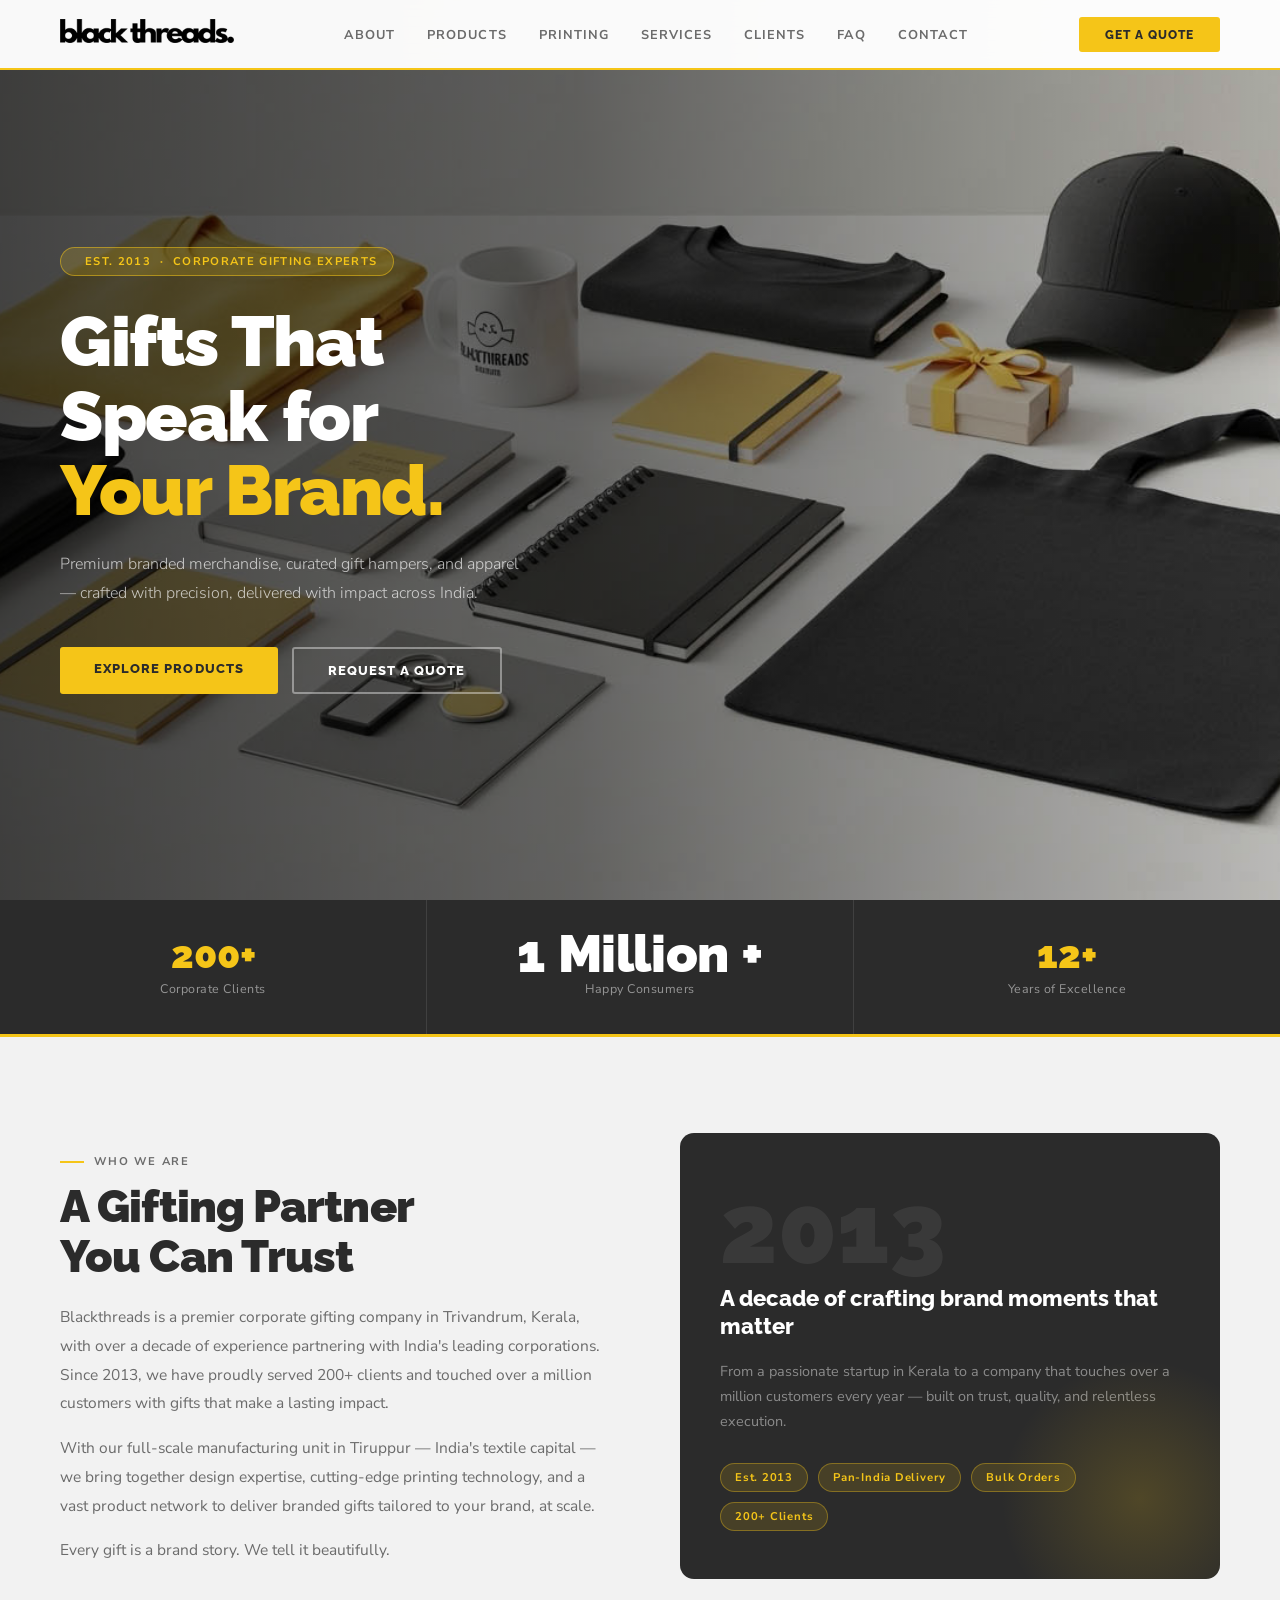
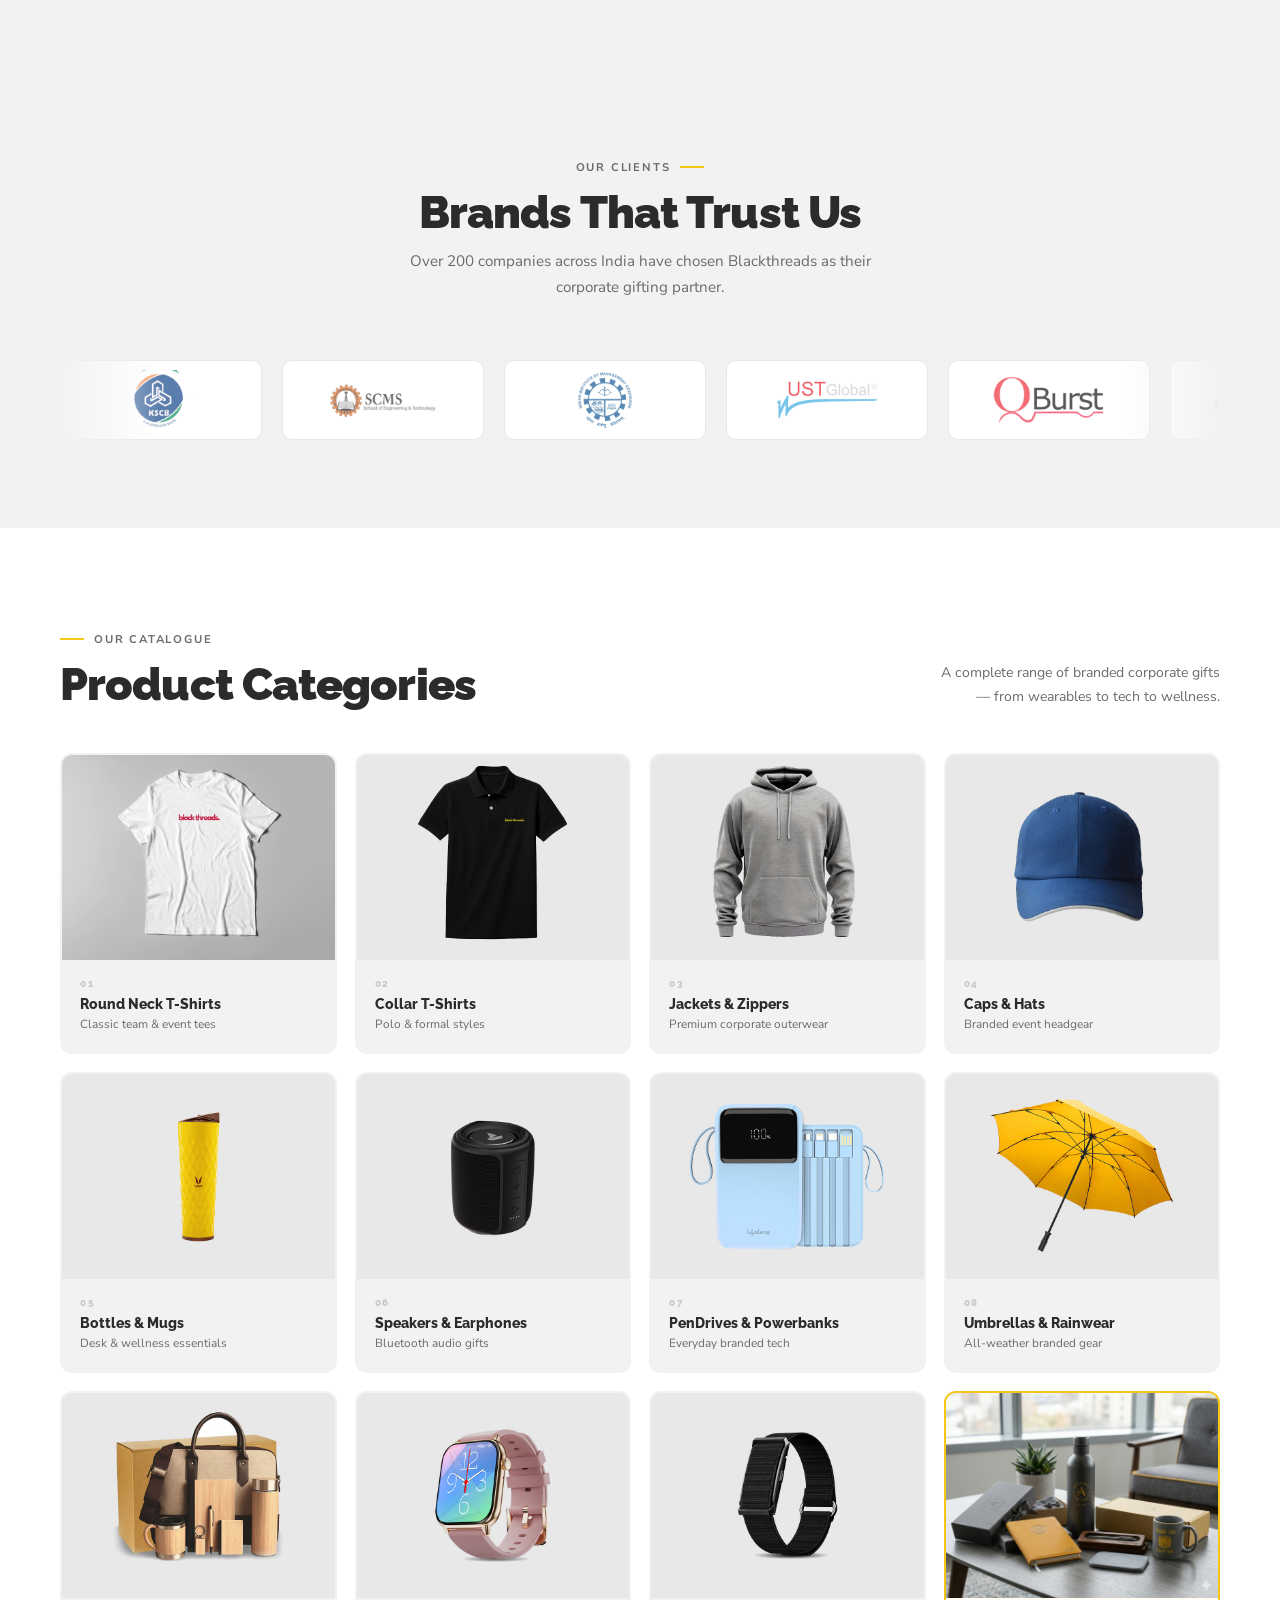
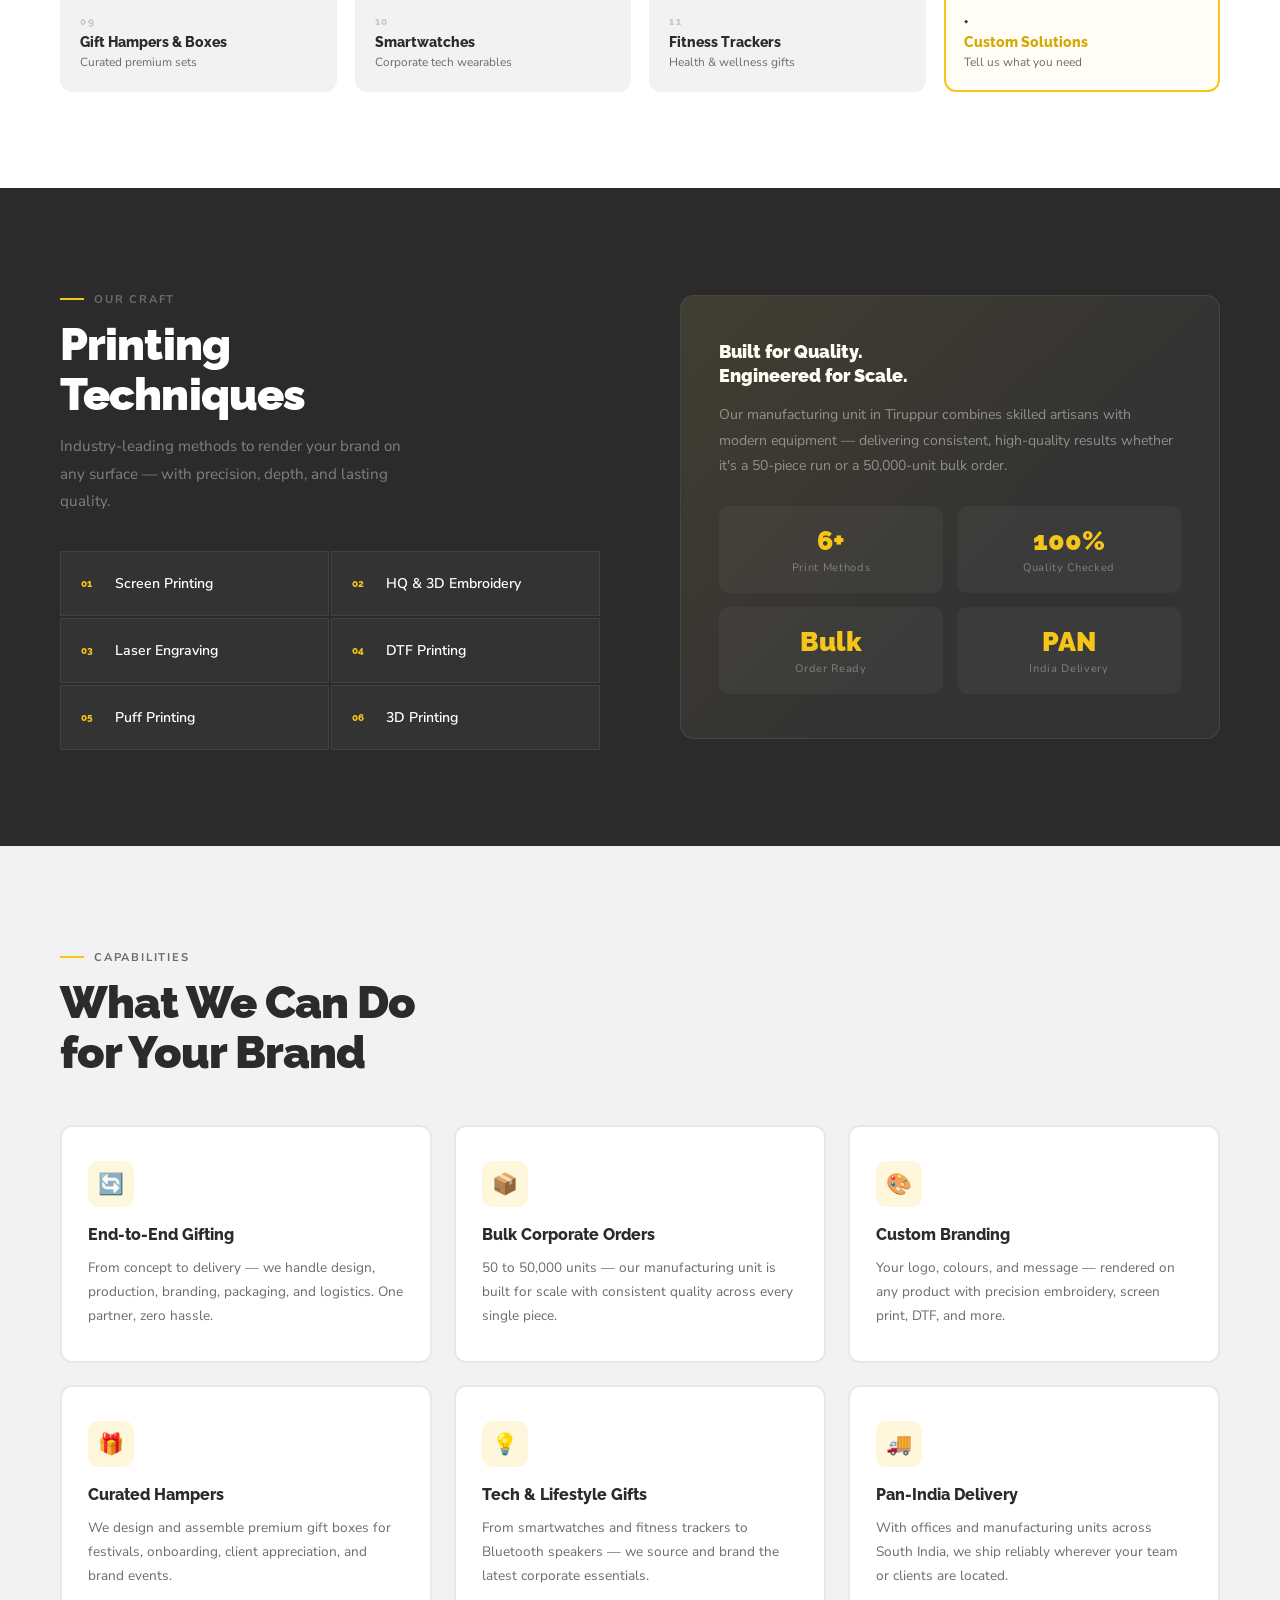
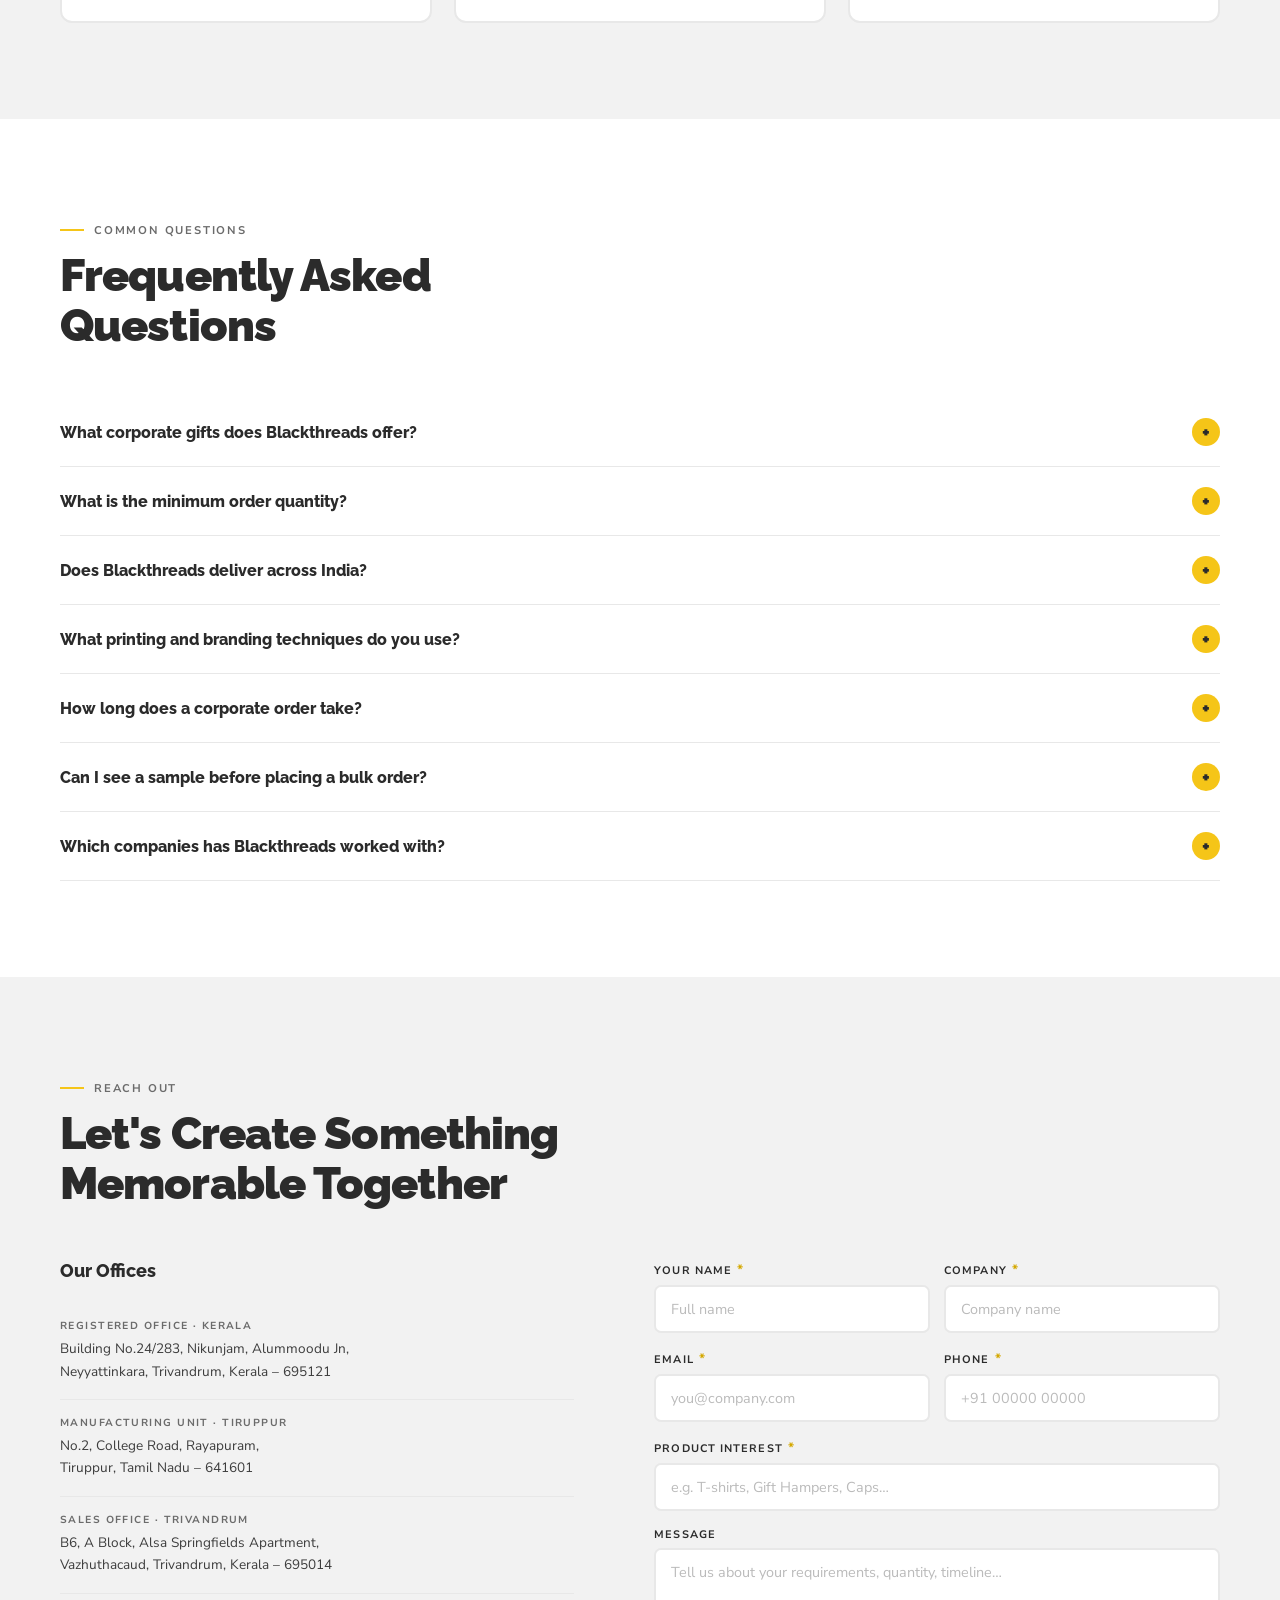
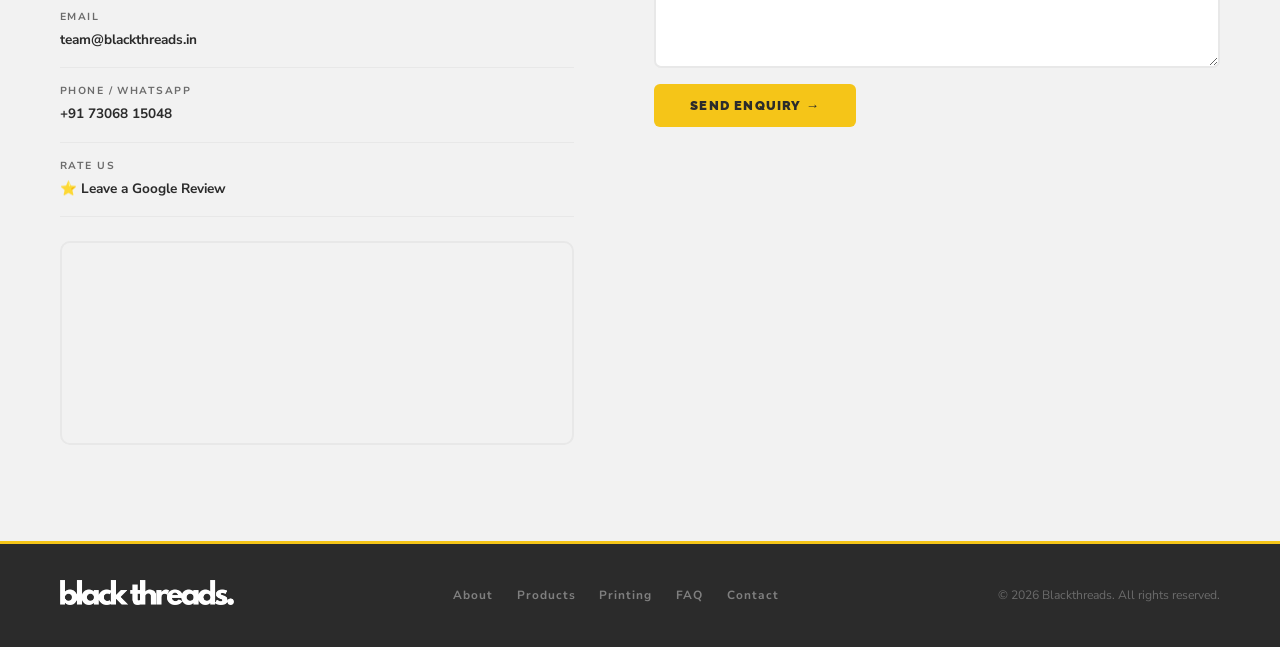
==== index.html @ 8811b062 "Add files via upload" ====
<!DOCTYPE html>
<html lang="en-IN">
<head>
<meta charset="UTF-8">
<meta name="viewport" content="width=device-width, initial-scale=1.0">

<!-- ═══ SEO: PAGE TITLE ═══ -->
<title>Blackthreads | Corporate Gifting Company in Trivandrum Kerala | Branded Merchandise</title>

<!-- ═══ SEO: META DESCRIPTION ═══ -->
<meta name="description" content="Blackthreads is a premier corporate gifting company in Trivandrum, Kerala with manufacturing in Tiruppur. Branded T-shirts, caps, bottles, tech gifts, gift hampers and more. 200+ clients, 1 Million+ happy customers since 2013. Pan-India delivery.">
<meta name="keywords" content="corporate gifting Trivandrum, corporate gifts Kerala, branded merchandise India, promotional products Tiruppur, custom t-shirts Kerala, corporate gift hampers, branded apparel Trivandrum, bulk corporate gifts India">
<meta name="author" content="Blackthreads">
<meta name="robots" content="index, follow">
<meta name="theme-color" content="#f5c518">

<!-- ═══ SEO: CANONICAL ═══ -->
<link rel="canonical" href="https://www.blackthreads.in/">

<!-- ═══ SEO: OPEN GRAPH (Social Sharing) ═══ -->
<meta property="og:type" content="website">
<meta property="og:title" content="Blackthreads | Corporate Gifting & Branded Merchandise">
<meta property="og:description" content="Premium corporate gifting solutions — apparel, tech, drinkware, hampers and more. 200+ clients. Pan-India delivery. Est. 2013 from Trivandrum, Kerala.">
<meta property="og:image" content="https://www.blackthreads.in/Banner.jpg">
<meta property="og:url" content="https://www.blackthreads.in">
<meta property="og:site_name" content="Blackthreads">
<meta property="og:locale" content="en_IN">

<!-- ═══ SEO: TWITTER CARD ═══ -->
<meta name="twitter:card" content="summary_large_image">
<meta name="twitter:title" content="Blackthreads | Corporate Gifting Company in Kerala">
<meta name="twitter:description" content="Premium corporate gifting — apparel, tech, hampers & more. Est. 2013. 200+ clients. Pan-India delivery.">
<meta name="twitter:image" content="https://www.blackthreads.in/Banner.jpg">

<!-- ═══ SEO: STRUCTURED DATA — LocalBusiness ═══ -->
<script type="application/ld+json">
{
  "@context": "https://schema.org",
  "@type": "LocalBusiness",
  "name": "Blackthreads",
  "alternateName": "Black Threads Corporate Gifting",
  "description": "Blackthreads is a premier corporate gifting and promotional merchandise company based in Trivandrum, Kerala with manufacturing operations in Tiruppur, Tamil Nadu. Since 2013, we have served 200+ corporate clients with branded apparel, tech gifts, drinkware, caps, gift hampers and more.",
  "url": "https://www.blackthreads.in",
  "telephone": "+917306815048",
  "email": "team@blackthreads.in",
  "foundingDate": "2013",
  "priceRange": "₹₹",
  "currenciesAccepted": "INR",
  "paymentAccepted": "Cash, Bank Transfer, UPI",
  "areaServed": {
    "@type": "Country",
    "name": "India"
  },
  "address": {
    "@type": "PostalAddress",
    "streetAddress": "B6, A Block, Alsa Springfields Apartment, Vazhuthacaud",
    "addressLocality": "Trivandrum",
    "addressRegion": "Kerala",
    "postalCode": "695014",
    "addressCountry": "IN"
  },
  "geo": {
    "@type": "GeoCoordinates",
    "latitude": 8.5241,
    "longitude": 76.9366
  },
  "logo": "https://www.blackthreads.in/Blackthreads Logo Black.png",
  "image": "https://www.blackthreads.in/Banner.jpg",
  "sameAs": [
    "https://www.blackthreads.in"
  ],
  "hasOfferCatalog": {
    "@type": "OfferCatalog",
    "name": "Corporate Gifting Products",
    "itemListElement": [
      {"@type": "Offer", "itemOffered": {"@type": "Product", "name": "Branded T-Shirts"}},
      {"@type": "Offer", "itemOffered": {"@type": "Product", "name": "Corporate Cap & Hats"}},
      {"@type": "Offer", "itemOffered": {"@type": "Product", "name": "Gift Hampers & Boxes"}},
      {"@type": "Offer", "itemOffered": {"@type": "Product", "name": "Bluetooth Speakers & Earphones"}},
      {"@type": "Offer", "itemOffered": {"@type": "Product", "name": "Bottles & Mugs"}},
      {"@type": "Offer", "itemOffered": {"@type": "Product", "name": "Smartwatches & Fitness Trackers"}}
    ]
  }
}
</script>

<!-- ═══ SEO: STRUCTURED DATA — FAQPage ═══ -->
<script type="application/ld+json">
{
  "@context": "https://schema.org",
  "@type": "FAQPage",
  "mainEntity": [
    {
      "@type": "Question",
      "name": "What corporate gifts does Blackthreads offer?",
      "acceptedAnswer": {
        "@type": "Answer",
        "text": "Blackthreads offers a wide range of corporate gifts including branded T-shirts, polo shirts, jackets, caps, bottles, mugs, Bluetooth speakers, earphones, pen drives, power banks, umbrellas, gift hampers, smartwatches and fitness trackers. We also offer custom solutions for unique requirements."
      }
    },
    {
      "@type": "Question",
      "name": "What is the minimum order quantity for corporate gifts?",
      "acceptedAnswer": {
        "@type": "Answer",
        "text": "Minimum order quantities vary by product. Generally 50 pieces for apparel items like T-shirts and jackets, and 100 pieces for tech and drinkware items. We handle orders from 50 to 50,000 units. Contact us for specific requirements."
      }
    },
    {
      "@type": "Question",
      "name": "Does Blackthreads deliver across India?",
      "acceptedAnswer": {
        "@type": "Answer",
        "text": "Yes, Blackthreads offers pan-India delivery from our offices in Trivandrum, Kerala and manufacturing unit in Tiruppur, Tamil Nadu. We ship reliably to any city, town or corporate campus across India."
      }
    },
    {
      "@type": "Question",
      "name": "What printing and branding techniques does Blackthreads use?",
      "acceptedAnswer": {
        "@type": "Answer",
        "text": "Blackthreads uses industry-leading branding techniques including Screen Printing, HQ Embroidery, 3D Embroidery, DTF Printing, Puff Printing, Laser Engraving and 3D Printing to render your brand on any product surface."
      }
    },
    {
      "@type": "Question",
      "name": "How long does a corporate gifting order take?",
      "acceptedAnswer": {
        "@type": "Answer",
        "text": "Typical lead time is 7 to 15 working days depending on the product type and quantity ordered. Rush orders are available on request. Contact us to discuss your timeline."
      }
    },
    {
      "@type": "Question",
      "name": "Where is Blackthreads located?",
      "acceptedAnswer": {
        "@type": "Answer",
        "text": "Blackthreads has its sales office at Vazhuthacaud, Trivandrum, Kerala. Our manufacturing unit is in Tiruppur, Tamil Nadu and registered office is in Neyyattinkara, Trivandrum, Kerala."
      }
    },
    {
      "@type": "Question",
      "name": "Can Blackthreads handle bulk corporate orders?",
      "acceptedAnswer": {
        "@type": "Answer",
        "text": "Yes, Blackthreads specialises in bulk corporate orders ranging from 50 to 50,000 units. Our manufacturing facility in Tiruppur is fully equipped to handle large-scale orders while maintaining consistent quality."
      }
    }
  ]
}
</script>

<!-- ═══ SEO: STRUCTURED DATA — Speakable (AI/Voice Search) ═══ -->
<script type="application/ld+json">
{
  "@context": "https://schema.org",
  "@type": "WebPage",
  "name": "Blackthreads Corporate Gifting",
  "speakable": {
    "@type": "SpeakableSpecification",
    "cssSelector": [".about-body", ".wwd-card", ".hero-sub", ".faq-answer"]
  }
}
</script>

<!-- ═══ SEO: STRUCTURED DATA — BreadcrumbList ═══ -->
<script type="application/ld+json">
{
  "@context": "https://schema.org",
  "@type": "BreadcrumbList",
  "itemListElement": [
    {"@type": "ListItem", "position": 1, "name": "Home", "item": "https://www.blackthreads.in"},
    {"@type": "ListItem", "position": 2, "name": "Products", "item": "https://www.blackthreads.in/#categories"},
    {"@type": "ListItem", "position": 3, "name": "Contact", "item": "https://www.blackthreads.in/#contact"}
  ]
}
</script>

<link href="https://fonts.googleapis.com/css2?family=Raleway:wght@400;600;700;800;900&family=Nunito+Sans:wght@300;400;600&display=swap" rel="stylesheet">
<style>
:root {
  --yellow: #f5c518;
  --yellow-dark: #d4a800;
  --yellow-light: #fff3b0;
  --charcoal: #2b2b2b;
  --grey-dark: #3d3d3d;
  --grey-mid: #6b6b6b;
  --grey-light: #c8c8c8;
  --grey-bg: #f2f2f2;
  --grey-card: #e8e8e8;
  --white: #ffffff;
  --text: #1e1e1e;
  --light-border: #e4e8f0;
}

*, *::before, *::after { margin: 0; padding: 0; box-sizing: border-box; }
html { scroll-behavior: smooth; }
body {
  font-family: 'Nunito Sans', sans-serif;
  background: var(--white);
  color: var(--text);
  overflow-x: hidden;
}

/* NAV */
nav {
  position: fixed; top: 0; left: 0; width: 100%; z-index: 200;
  background: rgba(255,255,255,0.97);
  backdrop-filter: blur(16px);
  border-bottom: 2px solid var(--yellow);
  display: flex; align-items: center; justify-content: space-between;
  padding: 0 60px; height: 70px;
}
.logo-img {
  height: 25px; width: auto; object-fit: contain;
  filter: brightness(0);
}
.nav-links { display: flex; gap: 32px; list-style: none; }
.nav-links a {
  text-decoration: none; font-size: 0.8rem; font-weight: 700;
  letter-spacing: 0.08em; text-transform: uppercase;
  color: var(--grey-mid); transition: color 0.2s;
}
.nav-links a:hover { color: var(--yellow); }
.nav-cta {
  background: var(--yellow); color: var(--charcoal);
  padding: 10px 26px; font-family: 'Raleway', sans-serif;
  font-size: 0.78rem; font-weight: 800; letter-spacing: 0.08em;
  text-transform: uppercase; text-decoration: none; border-radius: 3px;
  transition: background 0.2s, transform 0.2s;
}
.nav-cta:hover { background: var(--yellow-dark); transform: translateY(-1px); }

/* HERO */
#hero {
  min-height: 100vh;
  position: relative; overflow: hidden;
  display: flex; align-items: center;
  padding: 100px 60px 60px;
}
.hero-bg {
  position: absolute; inset: 0; z-index: 0;
  background-image: url("Banner.jpg");
  background-size: cover; background-position: center center;
  background-repeat: no-repeat;
}
.hero-overlay {
  position: absolute; inset: 0; z-index: 1;
  background: linear-gradient(90deg, rgba(0,0,0,0.72) 0%, rgba(0,0,0,0.55) 45%, rgba(0,0,0,0.12) 100%);
}
.hero-content { position: relative; z-index: 2; max-width: 580px; }
.hero-badge {
  display: inline-flex; align-items: center; gap: 8px;
  background: rgba(245,197,24,0.18); border: 1px solid rgba(245,197,24,0.5);
  color: var(--yellow); padding: 6px 16px; border-radius: 100px;
  font-size: 0.7rem; font-weight: 700; letter-spacing: 0.12em;
  text-transform: uppercase; margin-bottom: 28px;
}
.hero-badge::before { content: ''; font-size: 0.45rem; }
h1 {
  font-family: 'Raleway', sans-serif;
  font-size: clamp(2.8rem, 5.5vw, 4.8rem);
  font-weight: 900; line-height: 1.06; color: var(--white);
  letter-spacing: -0.02em; margin-bottom: 22px;
}
h1 em { color: var(--yellow); font-style: normal; }
.hero-sub {
  font-size: 1rem; color: rgba(255,255,255,0.7);
  line-height: 1.8; max-width: 460px; font-weight: 300; margin-bottom: 40px;
}
.hero-btns { display: flex; gap: 14px; flex-wrap: wrap; }
.btn-filled {
  background: var(--yellow); color: var(--charcoal);
  padding: 14px 34px; font-family: 'Raleway', sans-serif;
  font-size: 0.82rem; font-weight: 800; letter-spacing: 0.08em;
  text-transform: uppercase; text-decoration: none; border-radius: 3px;
  transition: background 0.2s, transform 0.2s;
}
.btn-filled:hover { background: var(--yellow-dark); transform: translateY(-2px); }
.btn-ghost {
  border: 2px solid rgba(255,255,255,0.4); color: var(--white);
  padding: 14px 34px; font-family: 'Raleway', sans-serif;
  font-size: 0.82rem; font-weight: 800; letter-spacing: 0.08em;
  text-transform: uppercase; text-decoration: none; border-radius: 3px;
  transition: border-color 0.2s, color 0.2s, transform 0.2s;
}
.btn-ghost:hover { border-color: var(--white); transform: translateY(-2px); }

/* STATS STRIP */
#stats-strip {
  background: var(--charcoal); display: flex;
  border-bottom: 3px solid var(--yellow); padding: 0;
}
.hero-stat {
  flex: 1; padding: 36px 20px;
  border-right: 1px solid rgba(255,255,255,0.1);
  display: flex; flex-direction: column;
  align-items: center; justify-content: center;
  text-align: center; gap: 6px;
}
.hero-stat:last-child { border-right: none; }
.hs-num {
  font-family: 'Raleway', sans-serif;
  font-size: 2.4rem; font-weight: 900; color: var(--yellow); line-height: 1;
}
.hs-label { font-size: 0.78rem; color: rgba(255,255,255,0.5); line-height: 1.4; letter-spacing: 0.04em; }

/* SECTION COMMONS */
section { padding: 96px 60px; }
.section-tag {
  display: inline-flex; align-items: center; gap: 10px;
  color: var(--grey-mid); font-size: 0.7rem; font-weight: 700;
  letter-spacing: 0.16em; text-transform: uppercase; margin-bottom: 12px;
}
.section-tag::before { content: ''; width: 24px; height: 2px; background: var(--yellow); }
h2 {
  font-family: 'Raleway', sans-serif;
  font-size: clamp(2rem, 3.5vw, 2.9rem);
  font-weight: 900; line-height: 1.12; letter-spacing: -0.02em; color: var(--charcoal);
}

/* ABOUT */
#about { background: var(--grey-bg); display: grid; grid-template-columns: 1fr 1fr; gap: 80px; align-items: center; }
.about-body { font-size: 0.97rem; color: var(--grey-mid); line-height: 1.85; margin-top: 22px; }
.about-body p + p { margin-top: 16px; }
.since-block { background: var(--charcoal); border-radius: 14px; padding: 48px 40px; position: relative; overflow: hidden; }
.since-block::after {
  content: ''; position: absolute; width: 280px; height: 280px;
  background: radial-gradient(circle, rgba(245,197,24,0.18) 0%, transparent 70%);
  right: -60px; bottom: -60px; border-radius: 50%; pointer-events: none;
}
.since-year { font-family: 'Raleway', sans-serif; font-size: 6rem; font-weight: 900; color: rgba(255,255,255,0.07); line-height: 1; margin-bottom: 8px; }
.since-label { font-family: 'Raleway', sans-serif; font-size: 1.35rem; font-weight: 800; color: var(--white); line-height: 1.3; margin-bottom: 18px; }
.since-sub { font-size: 0.9rem; color: rgba(255,255,255,0.45); line-height: 1.75; }
.since-chips { margin-top: 28px; display: flex; gap: 10px; flex-wrap: wrap; }
.chip { background: rgba(245,197,24,0.14); border: 1px solid rgba(245,197,24,0.35); color: var(--yellow); padding: 6px 14px; border-radius: 100px; font-size: 0.7rem; font-weight: 700; letter-spacing: 0.07em; }

/* CATEGORIES */
#categories { background: var(--white); }
.cat-header { display: flex; justify-content: space-between; align-items: flex-end; margin-bottom: 44px; }
.cat-header-right { font-size: 0.88rem; color: var(--grey-mid); max-width: 280px; text-align: right; line-height: 1.7; }
.cat-grid { display: grid; grid-template-columns: repeat(4, 1fr); gap: 18px; }
.cat-card { background: var(--grey-bg); border: 2px solid transparent; border-radius: 12px; overflow: hidden; transition: border-color 0.25s, transform 0.25s, box-shadow 0.25s; cursor: default; }
.cat-card:hover { border-color: var(--yellow); transform: translateY(-4px); box-shadow: 0 12px 32px rgba(0,0,0,0.12); }
.cat-img-wrap { width: 100%; aspect-ratio: 4/3; overflow: hidden; background: var(--grey-card); display: flex; align-items: center; justify-content: center; position: relative; }
.cat-img-wrap img { width: 100%; height: 100%; object-fit: cover; transition: transform 0.35s; }
.cat-card:hover .cat-img-wrap img { transform: scale(1.06); }
.cat-placeholder { font-size: 2.5rem; opacity: 0.35; }
.cat-body { padding: 18px 18px 20px; }
.cat-num { font-family: 'Raleway', sans-serif; font-size: 0.6rem; font-weight: 800; letter-spacing: 0.16em; color: var(--grey-light); margin-bottom: 6px; display: block; }
.cat-name { font-family: 'Raleway', sans-serif; font-size: 0.9rem; font-weight: 800; color: var(--charcoal); line-height: 1.3; margin-bottom: 3px; }
.cat-desc { font-size: 0.74rem; color: var(--grey-mid); }

/* PRINTING */
#printing { background: var(--charcoal); display: grid; grid-template-columns: 1fr 1fr; gap: 80px; align-items: center; }
#printing h2 { color: var(--white); }
.print-grid { display: grid; grid-template-columns: 1fr 1fr; gap: 2px; margin-top: 36px; }
.print-item { background: rgba(255,255,255,0.04); border: 1px solid rgba(255,255,255,0.07); padding: 22px 20px; display: flex; align-items: center; gap: 14px; transition: background 0.2s; }
.print-item:hover { background: rgba(245,197,24,0.1); }
.print-n { font-family: 'Raleway', sans-serif; font-size: 0.6rem; font-weight: 800; color: var(--yellow); min-width: 20px; }
.print-name { font-size: 0.88rem; font-weight: 600; color: var(--white); }
.print-visual-card { background: rgba(255,255,255,0.04); border: 1px solid rgba(255,255,255,0.09); border-radius: 14px; padding: 44px 38px; position: relative; overflow: hidden; }
.print-visual-card::before { content: ''; position: absolute; inset: 0; background: linear-gradient(135deg, rgba(245,197,24,0.07) 0%, transparent 60%); pointer-events: none; }
.pv-title { font-family: 'Raleway', sans-serif; font-size: 1.15rem; font-weight: 900; color: var(--white); margin-bottom: 14px; line-height: 1.3; }
.pv-text { font-size: 0.88rem; color: rgba(255,255,255,0.45); line-height: 1.8; margin-bottom: 28px; }
.pv-stats { display: grid; grid-template-columns: 1fr 1fr; gap: 14px; }
.pv-stat { background: rgba(255,255,255,0.04); border-radius: 10px; padding: 18px 16px; text-align: center; }
.pv-stat-n { font-family: 'Raleway', sans-serif; font-size: 1.7rem; font-weight: 900; color: var(--yellow); }
.pv-stat-l { font-size: 0.68rem; color: rgba(255,255,255,0.35); margin-top: 4px; letter-spacing: 0.06em; }

/* WHAT WE DO */
#whatwedo { background: var(--grey-bg); }
.wwd-grid { display: grid; grid-template-columns: repeat(3, 1fr); gap: 22px; margin-top: 48px; }
.wwd-card { background: var(--white); border: 2px solid var(--grey-card); border-radius: 12px; padding: 34px 26px; transition: border-color 0.25s, box-shadow 0.25s, transform 0.25s; }
.wwd-card:hover { border-color: var(--yellow); box-shadow: 0 8px 28px rgba(0,0,0,0.08); transform: translateY(-3px); }
.wwd-icon { width: 46px; height: 46px; border-radius: 10px; background: rgba(245,197,24,0.15); display: flex; align-items: center; justify-content: center; font-size: 1.3rem; margin-bottom: 18px; }
.wwd-title { font-family: 'Raleway', sans-serif; font-size: 1rem; font-weight: 800; color: var(--charcoal); margin-bottom: 10px; line-height: 1.3; }
.wwd-text { font-size: 0.85rem; color: var(--grey-mid); line-height: 1.75; }

/* FAQ SECTION */
#faq { background: var(--white); }
.faq-grid { display: flex; flex-direction: column; gap: 0; margin-top: 48px; }
.faq-item { border-bottom: 1px solid var(--grey-card); }
.faq-question {
  display: flex; justify-content: space-between; align-items: center;
  padding: 20px 0; cursor: pointer;
  font-family: 'Raleway', sans-serif; font-size: 0.98rem; font-weight: 800;
  color: var(--charcoal); gap: 16px;
  transition: color 0.2s;
}
.faq-question:hover { color: var(--yellow-dark); }
.faq-icon {
  width: 28px; height: 28px; border-radius: 50%;
  background: var(--yellow); color: var(--charcoal);
  display: flex; align-items: center; justify-content: center;
  font-size: 1.1rem; font-weight: 900; flex-shrink: 0;
  transition: transform 0.3s;
}
.faq-item.open .faq-icon { transform: rotate(45deg); }
.faq-answer {
  font-size: 0.9rem; color: var(--grey-mid); line-height: 1.8;
  max-height: 0; overflow: hidden;
  transition: max-height 0.35s ease, padding 0.3s;
  padding: 0 0 0 0;
}
.faq-item.open .faq-answer { max-height: 200px; padding-bottom: 20px; }

/* CLIENTS */
#clients { background: var(--grey-bg); padding: 80px 60px; }
.clients-header { text-align: center; margin-bottom: 52px; }
.clients-header .section-tag { justify-content: center; }
.clients-header .section-tag::before { display: none; }
.clients-header .section-tag::after { content: ''; width: 24px; height: 2px; background: var(--yellow); }
.clients-sub { font-size: 0.95rem; color: var(--grey-mid); line-height: 1.7; margin-top: 12px; max-width: 480px; margin-left: auto; margin-right: auto; }
.marquee-wrap { overflow: hidden; position: relative; padding: 8px 0; }
.marquee-wrap::before, .marquee-wrap::after { content: ''; position: absolute; top: 0; bottom: 0; width: 100px; z-index: 2; pointer-events: none; }
.marquee-wrap::before { left: 0; background: linear-gradient(90deg, var(--grey-bg) 0%, transparent 100%); }
.marquee-wrap::after { right: 0; background: linear-gradient(270deg, var(--grey-bg) 0%, transparent 100%); }
.marquee-track { display: flex; gap: 0; width: max-content; animation: marquee-scroll 35s linear infinite; }
.marquee-track:hover { animation-play-state: paused; }
.brand-logo-card { display: flex; align-items: center; justify-content: center; padding: 18px 40px; border: 1.5px solid var(--grey-card); border-radius: 10px; margin-right: 20px; background: var(--white); min-width: 160px; height: 80px; transition: border-color 0.25s, box-shadow 0.25s; flex-shrink: 0; }
.brand-logo-card:hover { border-color: var(--yellow); box-shadow: 0 4px 16px rgba(0,0,0,0.08); }
.brand-logo-card svg, .brand-logo-card img { width: auto; height: 60px; max-width: 186px; object-fit: contain; opacity: 0.65; transition: opacity 0.25s; }
.brand-logo-card:hover svg, .brand-logo-card:hover img { opacity: 1; }
@keyframes marquee-scroll { 0% { transform: translateX(0); } 100% { transform: translateX(-50%); } }

/* CONTACT */
#contact { background: var(--grey-bg); }
.contact-grid { display: grid; grid-template-columns: 1fr 1.1fr; gap: 80px; margin-top: 52px; }
.ci-title { font-family: 'Raleway', sans-serif; font-size: 1.1rem; font-weight: 800; color: var(--charcoal); margin-bottom: 22px; }
.co-row { padding: 16px 0; border-bottom: 1px solid var(--grey-card); }
.co-type { font-size: 0.64rem; font-weight: 700; letter-spacing: 0.14em; text-transform: uppercase; color: var(--grey-mid); margin-bottom: 5px; }
.co-val { font-size: 0.85rem; color: var(--grey-dark); line-height: 1.65; }
.co-val a { color: var(--charcoal); font-weight: 700; text-decoration: none; }
.co-val a:hover { color: var(--yellow-dark); }
.map-embed { margin-top: 24px; border-radius: 10px; overflow: hidden; border: 2px solid var(--grey-card); }
.map-embed iframe { display: block; width: 100%; height: 200px; border: 0; }
.contact-form { display: flex; flex-direction: column; gap: 16px; }
.form-row { display: grid; grid-template-columns: 1fr 1fr; gap: 14px; }
.form-group { display: flex; flex-direction: column; gap: 6px; }
.form-label { font-size: 0.68rem; font-weight: 700; letter-spacing: 0.1em; text-transform: uppercase; color: var(--charcoal); }
.req-star { color: var(--yellow-dark); font-size: 0.85rem; margin-left: 1px; }
.form-input { background: var(--white); border: 2px solid var(--grey-card); border-radius: 7px; padding: 12px 15px; font-family: 'Nunito Sans', sans-serif; font-size: 0.9rem; color: var(--text); outline: none; transition: border-color 0.2s, box-shadow 0.2s; }
.form-input:focus { border-color: var(--yellow); box-shadow: 0 0 0 3px rgba(245,197,24,0.15); }
.form-input::placeholder { color: #bbb; }
textarea.form-input { resize: vertical; min-height: 120px; }
.form-submit { background: var(--yellow); color: var(--charcoal); border: none; cursor: pointer; padding: 14px 36px; font-family: 'Raleway', sans-serif; font-size: 0.83rem; font-weight: 900; letter-spacing: 0.09em; text-transform: uppercase; border-radius: 6px; transition: background 0.2s, transform 0.2s; align-self: flex-start; }
.form-submit:hover { background: var(--yellow-dark); transform: translateY(-2px); }

/* HAMBURGER */
.hamburger { display: none; flex-direction: column; justify-content: center; gap: 5px; cursor: pointer; padding: 4px; background: none; border: none; z-index: 300; }
.hamburger span { display: block; width: 24px; height: 2px; background: var(--charcoal); border-radius: 2px; transition: transform 0.3s, opacity 0.3s; }
.hamburger.open span:nth-child(1) { transform: translateY(7px) rotate(45deg); }
.hamburger.open span:nth-child(2) { opacity: 0; }
.hamburger.open span:nth-child(3) { transform: translateY(-7px) rotate(-45deg); }

/* MOBILE MENU */
.mobile-menu { display: none; position: fixed; top: 70px; left: 0; right: 0; background: var(--white); border-top: 2px solid var(--yellow); border-bottom: 2px solid var(--light-border); z-index: 199; flex-direction: column; padding: 12px 0 20px; box-shadow: 0 8px 24px rgba(0,0,0,0.1); }
.mobile-menu.open { display: flex; }
.mobile-menu a { text-decoration: none; font-size: 0.88rem; font-weight: 700; letter-spacing: 0.08em; text-transform: uppercase; color: var(--grey-mid); padding: 14px 28px; border-bottom: 1px solid var(--light-border); transition: color 0.2s, background 0.2s; }
.mobile-menu a:hover { color: var(--charcoal); background: var(--grey-bg); }
.mobile-menu a.mobile-cta { margin: 16px 28px 0; background: var(--yellow); color: var(--charcoal); border-bottom: none; border-radius: 4px; text-align: center; padding: 14px 28px; }
.mobile-menu a.mobile-cta:hover { background: var(--yellow-dark); }

/* FOOTER */
footer { background: var(--charcoal); padding: 36px 60px; display: flex; align-items: center; justify-content: space-between; border-top: 3px solid var(--yellow); }
.footer-logo-img { height: 25px; width: auto; object-fit: contain; filter: brightness(0) invert(1); }
.footer-links { display: flex; gap: 24px; }
.footer-links a { font-size: 0.74rem; color: rgba(255,255,255,0.4); text-decoration: none; font-weight: 700; letter-spacing: 0.08em; transition: color 0.2s; }
.footer-links a:hover { color: var(--yellow); }
.footer-copy { font-size: 0.76rem; color: rgba(255,255,255,0.3); }

/* ANIMATIONS */
@keyframes fadeUp { from { opacity: 0; transform: translateY(28px); } to { opacity: 1; transform: translateY(0); } }
.hero-badge { animation: fadeUp 0.6s 0.1s both; }
h1 { animation: fadeUp 0.6s 0.22s both; }
.hero-sub { animation: fadeUp 0.6s 0.36s both; }
.hero-btns { animation: fadeUp 0.6s 0.48s both; }

/* RESPONSIVE */
@media (max-width: 1080px) {
  nav { padding: 0 32px; }
  section { padding: 80px 32px; }
  #hero { padding: 100px 32px 80px; }
  #about { grid-template-columns: 1fr; gap: 48px; }
  .cat-grid { grid-template-columns: repeat(3, 1fr); }
  #printing { grid-template-columns: 1fr; gap: 48px; }
  .wwd-grid { grid-template-columns: repeat(2, 1fr); }
  .contact-grid { grid-template-columns: 1fr; gap: 48px; }
  footer { flex-direction: column; gap: 16px; text-align: center; }
  .footer-links { justify-content: center; }
}
@media (max-width: 640px) {
  nav { padding: 0 20px; }
  .nav-links { display: none; }
  .nav-cta { display: none; }
  .hamburger { display: flex; }
  section { padding: 64px 20px; }
  #clients { padding: 64px 20px; }
  #hero { padding: 90px 20px 60px; min-height: auto; }
  .cat-grid { grid-template-columns: repeat(2, 1fr); }
  .wwd-grid { grid-template-columns: 1fr; }
  .print-grid { grid-template-columns: 1fr; }
  .form-row { grid-template-columns: 1fr; }
  .cat-header { flex-direction: column; align-items: flex-start; gap: 10px; }
  .cat-header-right { text-align: left; }
  #stats-strip { flex-direction: column; }
  .hero-stat { border-right: none; border-bottom: 1px solid rgba(255,255,255,0.1); padding: 28px 20px; }
  .hero-stat:last-child { border-bottom: none; }
  footer { padding: 28px 20px; }
  .marquee-wrap::before, .marquee-wrap::after { width: 40px; }
}
</style>
</head>
<body>

<!-- NAV -->
<nav>
  <a href="#hero"><img src="Blackthreads Logo Black.png" alt="Blackthreads Corporate Gifting Company Logo" class="logo-img"></a>
  <ul class="nav-links">
    <li><a href="#about">About</a></li>
    <li><a href="#categories">Products</a></li>
    <li><a href="#printing">Printing</a></li>
    <li><a href="#whatwedo">Services</a></li>
    <li><a href="#clients">Clients</a></li>
    <li><a href="#faq">FAQ</a></li>
    <li><a href="#contact">Contact</a></li>
  </ul>
  <a href="#contact" class="nav-cta">Get a Quote</a>
  <button class="hamburger" id="hamburger" aria-label="Toggle menu">
    <span></span><span></span><span></span>
  </button>
</nav>

<!-- MOBILE MENU DRAWER -->
<div class="mobile-menu" id="mobile-menu">
  <a href="#about" onclick="closeMenu()">About</a>
  <a href="#categories" onclick="closeMenu()">Products</a>
  <a href="#printing" onclick="closeMenu()">Printing</a>
  <a href="#whatwedo" onclick="closeMenu()">Services</a>
  <a href="#clients" onclick="closeMenu()">Clients</a>
  <a href="#faq" onclick="closeMenu()">FAQ</a>
  <a href="#contact" onclick="closeMenu()">Contact</a>
  <a href="#contact" class="mobile-cta" onclick="closeMenu()">Get a Quote</a>
</div>

<script>
  const hamburger = document.getElementById('hamburger');
  const mobileMenu = document.getElementById('mobile-menu');
  hamburger.addEventListener('click', () => {
    hamburger.classList.toggle('open');
    mobileMenu.classList.toggle('open');
  });
  function closeMenu() {
    hamburger.classList.remove('open');
    mobileMenu.classList.remove('open');
  }
</script>

<!-- HERO -->
<section id="hero">
  <div class="hero-bg" role="img" aria-label="Blackthreads corporate gifting products including branded t-shirts, caps, bottles and gift hampers"></div>
  <div class="hero-overlay"></div>
  <div class="hero-content">
    <div class="hero-badge">Est. 2013 &nbsp;·&nbsp; Corporate Gifting Experts</div>
    <h1>Gifts That<br>Speak for<br><em>Your Brand.</em></h1>
    <p class="hero-sub">Premium branded merchandise, curated gift hampers, and apparel — crafted with precision, delivered with impact across India.</p>
    <div class="hero-btns">
      <a href="#categories" class="btn-filled">Explore Products</a>
      <a href="#contact" class="btn-ghost">Request a Quote</a>
    </div>
  </div>
</section>

<!-- STATS STRIP -->
<div id="stats-strip">
  <div class="hero-stat">
    <div class="hs-num" data-target="200" data-suffix="+">200+</div>
    <div class="hs-label">Corporate Clients</div>
  </div>
  <div class="hero-stat">
    <div class="hs-num" data-target="1000000" data-suffix="+" data-display="M">1 Million +</div>
    <div class="hs-label">Happy Consumers</div>
  </div>
  <div class="hero-stat">
    <div class="hs-num" data-target="12" data-suffix="+">12+</div>
    <div class="hs-label">Years of Excellence</div>
  </div>
</div>

<script>
  const counters = document.querySelectorAll('.hs-num[data-target]');
  const observer = new IntersectionObserver((entries) => {
    entries.forEach(entry => {
      if (entry.isIntersecting && !entry.target.dataset.done) {
        entry.target.dataset.done = true;
        const target = +entry.target.dataset.target;
        const suffix = entry.target.dataset.suffix || '';
        const display = entry.target.dataset.display || '';
        const duration = 1800;
        const steps = 60;
        const increment = target / steps;
        let current = 0;
        const timer = setInterval(() => {
          current += increment;
          if (current >= target) {
            clearInterval(timer);
            if (display === 'M') {
              entry.target.textContent = '1 Million +';
              entry.target.style.transition = 'transform 0.2s ease, color 0.2s ease';
              entry.target.style.transform = 'scale(1.35)';
              entry.target.style.color = '#fff';
              setTimeout(() => {
                entry.target.style.transform = 'scale(1)';
                entry.target.style.color = '';
              }, 400);
            } else {
              entry.target.textContent = Math.floor(target) + suffix;
            }
          } else {
            entry.target.textContent = display === 'M'
              ? Math.floor(current).toLocaleString()
              : Math.floor(current) + suffix;
          }
        }, duration / steps);
      }
    });
  }, { threshold: 0.5 });
  counters.forEach(counter => observer.observe(counter));
</script>

<!-- WHO WE ARE -->
<section id="about">
  <div>
    <div class="section-tag">Who We Are</div>
    <h2>A Gifting Partner<br>You Can Trust</h2>
    <div class="about-body">
      <p>Blackthreads is a premier corporate gifting company in Trivandrum, Kerala, with over a decade of experience partnering with India's leading corporations. Since 2013, we have proudly served 200+ clients and touched over a million customers with gifts that make a lasting impact.</p>
      <p>With our full-scale manufacturing unit in Tiruppur — India's textile capital — we bring together design expertise, cutting-edge printing technology, and a vast product network to deliver branded gifts tailored to your brand, at scale.</p>
      <p>Every gift is a brand story. We tell it beautifully.</p>
    </div>
  </div>
  <div>
    <div class="since-block">
      <div class="since-year">2013</div>
      <div class="since-label">A decade of crafting brand moments that matter</div>
      <div class="since-sub">From a passionate startup in Kerala to a company that touches over a million customers every year — built on trust, quality, and relentless execution.</div>
      <div class="since-chips">
        <span class="chip">Est. 2013</span>
        <span class="chip">Pan-India Delivery</span>
        <span class="chip">Bulk Orders</span>
        <span class="chip">200+ Clients</span>
      </div>
    </div>
  </div>
</section>

<!-- BRANDS / CLIENTS -->
<section id="clients">
  <div class="clients-header">
    <div class="section-tag">Our Clients</div>
    <h2>Brands That Trust Us</h2>
    <p class="clients-sub">Over 200 companies across India have chosen Blackthreads as their corporate gifting partner.</p>
  </div>
  <div class="marquee-wrap">
    <div class="marquee-track">
      <div class="brand-logo-card"><img src="KSEB.png" alt="KSEB - Kerala State Electricity Board Logo" loading="lazy"></div>
      <div class="brand-logo-card"><img src="SCMS.png" alt="SCMS School of Engineering Logo" loading="lazy"></div>
      <div class="brand-logo-card"><img src="IIMK.png" alt="IIM Kozhikode Logo" loading="lazy"></div>
      <div class="brand-logo-card"><img src="UST Global.png" alt="UST Global Logo" loading="lazy"></div>
      <div class="brand-logo-card"><img src="Qburst.png" alt="Qburst Technologies Logo" loading="lazy"></div>
      <div class="brand-logo-card"><img src="Allianz.png" alt="Allianz Logo" loading="lazy"></div>
      <div class="brand-logo-card"><img src="Speridian.png" alt="Speridian Technologies Logo" loading="lazy"></div>
      <div class="brand-logo-card"><img src="Eureka Forbes.png" alt="Eureka Forbes Logo" loading="lazy"></div>
      <div class="brand-logo-card"><img src="SBI.png" alt="State Bank of India SBI Logo" loading="lazy"></div>
      <div class="brand-logo-card"><img src="PNB.png" alt="Punjab National Bank PNB Logo" loading="lazy"></div>
      <div class="brand-logo-card"><img src="Royal Enfield.png" alt="Royal Enfield Logo" loading="lazy"></div>
      <div class="brand-logo-card"><img src="Envestnet.png" alt="Envestnet Logo" loading="lazy"></div>
      <div class="brand-logo-card"><img src="MRF.png" alt="MRF Tyres Logo" loading="lazy"></div>
      <div class="brand-logo-card"><img src="Terumo.png" alt="Terumo Logo" loading="lazy"></div>
      <div class="brand-logo-card"><img src="Goethe.png" alt="Goethe Institut Logo" loading="lazy"></div>
      <div class="brand-logo-card"><img src="Toonz.png" alt="Toonz Animation Logo" loading="lazy"></div>
      <div class="brand-logo-card"><img src="icloud homes.png" alt="iCloud Homes Logo" loading="lazy"></div>
      <div class="brand-logo-card"><img src="Sun Homes.png" alt="Sun Homes Logo" loading="lazy"></div>
      <div class="brand-logo-card"><img src="Artech.png" alt="Artech Builders Logo" loading="lazy"></div>
      <div class="brand-logo-card"><img src="Heather.png" alt="Heather Logo" loading="lazy"></div>
      <div class="brand-logo-card"><img src="Cordial.png" alt="Cordial Properties Logo" loading="lazy"></div>
      <div class="brand-logo-card"><img src="Mindcurv.png" alt="Mindcurv Logo" loading="lazy"></div>
      <div class="brand-logo-card"><img src="GOK.png" alt="Government of Kerala Logo" loading="lazy"></div>
      <div class="brand-logo-card"><img src="IIMB.png" alt="IIM Bangalore Logo" loading="lazy"></div>
      <!-- Set 2 duplicate for seamless loop -->
      <div class="brand-logo-card"><img src="KSEB.png" alt="KSEB Logo" loading="lazy"></div>
      <div class="brand-logo-card"><img src="SCMS.png" alt="SCMS Logo" loading="lazy"></div>
      <div class="brand-logo-card"><img src="IIMK.png" alt="IIM Kozhikode Logo" loading="lazy"></div>
      <div class="brand-logo-card"><img src="UST Global.png" alt="UST Global Logo" loading="lazy"></div>
      <div class="brand-logo-card"><img src="Qburst.png" alt="Qburst Logo" loading="lazy"></div>
      <div class="brand-logo-card"><img src="Allianz.png" alt="Allianz Logo" loading="lazy"></div>
      <div class="brand-logo-card"><img src="Speridian.png" alt="Speridian Logo" loading="lazy"></div>
      <div class="brand-logo-card"><img src="Eureka Forbes.png" alt="Eureka Forbes Logo" loading="lazy"></div>
      <div class="brand-logo-card"><img src="SBI.png" alt="SBI Logo" loading="lazy"></div>
      <div class="brand-logo-card"><img src="PNB.png" alt="PNB Logo" loading="lazy"></div>
      <div class="brand-logo-card"><img src="Royal Enfield.png" alt="Royal Enfield Logo" loading="lazy"></div>
      <div class="brand-logo-card"><img src="Envestnet.png" alt="Envestnet Logo" loading="lazy"></div>
      <div class="brand-logo-card"><img src="MRF.png" alt="MRF Logo" loading="lazy"></div>
      <div class="brand-logo-card"><img src="Terumo.png" alt="Terumo Logo" loading="lazy"></div>
      <div class="brand-logo-card"><img src="Goethe.png" alt="Goethe Logo" loading="lazy"></div>
      <div class="brand-logo-card"><img src="Toonz.png" alt="Toonz Logo" loading="lazy"></div>
      <div class="brand-logo-card"><img src="icloud homes.png" alt="iCloud Homes Logo" loading="lazy"></div>
      <div class="brand-logo-card"><img src="Sun Homes.png" alt="Sun Homes Logo" loading="lazy"></div>
      <div class="brand-logo-card"><img src="Artech.png" alt="Artech Logo" loading="lazy"></div>
      <div class="brand-logo-card"><img src="Heather.png" alt="Heather Logo" loading="lazy"></div>
      <div class="brand-logo-card"><img src="Cordial.png" alt="Cordial Logo" loading="lazy"></div>
      <div class="brand-logo-card"><img src="Mindcurv.png" alt="Mindcurv Logo" loading="lazy"></div>
      <div class="brand-logo-card"><img src="GOK.png" alt="GOK Logo" loading="lazy"></div>
      <div class="brand-logo-card"><img src="IIMB.png" alt="IIMB Logo" loading="lazy"></div>
    </div>
  </div>
</section>

<!-- PRODUCT CATEGORIES -->
<section id="categories">
  <div class="cat-header">
    <div>
      <div class="section-tag">Our Catalogue</div>
      <h2>Product Categories</h2>
    </div>
    <div class="cat-header-right">A complete range of branded corporate gifts — from wearables to tech to wellness.</div>
  </div>
  <div class="cat-grid">
    <div class="cat-card">
      <div class="cat-img-wrap"><img src="Roundneck Tshirt.jpg" alt="Branded Round Neck T-Shirts for corporate gifting" loading="lazy"></div>
      <div class="cat-body"><span class="cat-num">01</span><div class="cat-name">Round Neck T-Shirts</div><div class="cat-desc">Classic team &amp; event tees</div></div>
    </div>
    <div class="cat-card">
      <div class="cat-img-wrap"><img src="Collar Tshirt.jpg" alt="Corporate Collar Polo T-Shirts" loading="lazy"></div>
      <div class="cat-body"><span class="cat-num">02</span><div class="cat-name">Collar T-Shirts</div><div class="cat-desc">Polo &amp; formal styles</div></div>
    </div>
    <div class="cat-card">
      <div class="cat-img-wrap"><img src="Hoodie.jpg" alt="Corporate Jackets and Zippers" loading="lazy"></div>
      <div class="cat-body"><span class="cat-num">03</span><div class="cat-name">Jackets &amp; Zippers</div><div class="cat-desc">Premium corporate outerwear</div></div>
    </div>
    <div class="cat-card">
      <div class="cat-img-wrap"><img src="Cap.jpg" alt="Branded Caps and Hats for corporate events" loading="lazy"></div>
      <div class="cat-body"><span class="cat-num">04</span><div class="cat-name">Caps &amp; Hats</div><div class="cat-desc">Branded event headgear</div></div>
    </div>
    <div class="cat-card">
      <div class="cat-img-wrap"><img src="Bottles.jpg" alt="Corporate branded bottles and mugs" loading="lazy"></div>
      <div class="cat-body"><span class="cat-num">05</span><div class="cat-name">Bottles &amp; Mugs</div><div class="cat-desc">Desk &amp; wellness essentials</div></div>
    </div>
    <div class="cat-card">
      <div class="cat-img-wrap"><img src="Speaker.jpg" alt="Bluetooth Speakers and Earphones corporate gifts" loading="lazy"></div>
      <div class="cat-body"><span class="cat-num">06</span><div class="cat-name">Speakers &amp; Earphones</div><div class="cat-desc">Bluetooth audio gifts</div></div>
    </div>
    <div class="cat-card">
      <div class="cat-img-wrap"><img src="PenDrive.jpg" alt="Branded Pen Drives and Power Banks" loading="lazy"></div>
      <div class="cat-body"><span class="cat-num">07</span><div class="cat-name">PenDrives &amp; Powerbanks</div><div class="cat-desc">Everyday branded tech</div></div>
    </div>
    <div class="cat-card">
      <div class="cat-img-wrap"><img src="Umbrellas.jpg" alt="Corporate branded umbrellas and rainwear" loading="lazy"></div>
      <div class="cat-body"><span class="cat-num">08</span><div class="cat-name">Umbrellas &amp; Rainwear</div><div class="cat-desc">All-weather branded gear</div></div>
    </div>
    <div class="cat-card">
      <div class="cat-img-wrap"><img src="Gift Boxes.jpg" alt="Corporate gift hampers and boxes" loading="lazy"></div>
      <div class="cat-body"><span class="cat-num">09</span><div class="cat-name">Gift Hampers &amp; Boxes</div><div class="cat-desc">Curated premium sets</div></div>
    </div>
    <div class="cat-card">
      <div class="cat-img-wrap"><img src="Smart Watch.jpg" alt="Corporate smartwatch gifts" loading="lazy"></div>
      <div class="cat-body"><span class="cat-num">10</span><div class="cat-name">Smartwatches</div><div class="cat-desc">Corporate tech wearables</div></div>
    </div>
    <div class="cat-card">
      <div class="cat-img-wrap"><img src="Fitness Tracker.jpg" alt="Fitness tracker corporate wellness gifts" loading="lazy"></div>
      <div class="cat-body"><span class="cat-num">11</span><div class="cat-name">Fitness Trackers</div><div class="cat-desc">Health &amp; wellness gifts</div></div>
    </div>
    <div class="cat-card" style="border-color:var(--yellow);background:rgba(245,197,24,0.04);">
      <div class="cat-img-wrap" style="background:rgba(245,197,24,0.08);"><img src="Custom Solutions.png" alt="Custom corporate gifting solutions" loading="lazy"></div>
      <div class="cat-body"><span class="cat-num" style="color:var(--charcoal);">+</span><div class="cat-name" style="color:var(--yellow-dark);">Custom Solutions</div><div class="cat-desc">Tell us what you need</div></div>
    </div>
  </div>
</section>

<!-- PRINTING TECHNIQUES -->
<section id="printing">
  <div>
    <div class="section-tag">Our Craft</div>
    <h2>Printing<br>Techniques</h2>
    <p style="font-size:0.95rem;color:rgba(255,255,255,0.4);line-height:1.8;margin-top:14px;max-width:360px;">Industry-leading methods to render your brand on any surface — with precision, depth, and lasting quality.</p>
    <div class="print-grid">
      <div class="print-item"><span class="print-n">01</span><span class="print-name">Screen Printing</span></div>
      <div class="print-item"><span class="print-n">02</span><span class="print-name">HQ &amp; 3D Embroidery</span></div>
      <div class="print-item"><span class="print-n">03</span><span class="print-name">Laser Engraving</span></div>
      <div class="print-item"><span class="print-n">04</span><span class="print-name">DTF Printing</span></div>
      <div class="print-item"><span class="print-n">05</span><span class="print-name">Puff Printing</span></div>
      <div class="print-item"><span class="print-n">06</span><span class="print-name">3D Printing</span></div>
    </div>
  </div>
  <div>
    <div class="print-visual-card">
      <div class="pv-title">Built for Quality.<br>Engineered for Scale.</div>
      <div class="pv-text">Our manufacturing unit in Tiruppur combines skilled artisans with modern equipment — delivering consistent, high-quality results whether it's a 50-piece run or a 50,000-unit bulk order.</div>
      <div class="pv-stats">
        <div class="pv-stat"><div class="pv-stat-n">6+</div><div class="pv-stat-l">Print Methods</div></div>
        <div class="pv-stat"><div class="pv-stat-n">100%</div><div class="pv-stat-l">Quality Checked</div></div>
        <div class="pv-stat"><div class="pv-stat-n">Bulk</div><div class="pv-stat-l">Order Ready</div></div>
        <div class="pv-stat"><div class="pv-stat-n">PAN</div><div class="pv-stat-l">India Delivery</div></div>
      </div>
    </div>
  </div>
</section>

<!-- WHAT WE CAN DO -->
<section id="whatwedo">
  <div class="section-tag">Capabilities</div>
  <h2>What We Can Do<br>for Your Brand</h2>
  <div class="wwd-grid">
    <div class="wwd-card"><div class="wwd-icon">🔄</div><div class="wwd-title">End-to-End Gifting</div><div class="wwd-text">From concept to delivery — we handle design, production, branding, packaging, and logistics. One partner, zero hassle.</div></div>
    <div class="wwd-card"><div class="wwd-icon">📦</div><div class="wwd-title">Bulk Corporate Orders</div><div class="wwd-text">50 to 50,000 units — our manufacturing unit is built for scale with consistent quality across every single piece.</div></div>
    <div class="wwd-card"><div class="wwd-icon">🎨</div><div class="wwd-title">Custom Branding</div><div class="wwd-text">Your logo, colours, and message — rendered on any product with precision embroidery, screen print, DTF, and more.</div></div>
    <div class="wwd-card"><div class="wwd-icon">🎁</div><div class="wwd-title">Curated Hampers</div><div class="wwd-text">We design and assemble premium gift boxes for festivals, onboarding, client appreciation, and brand events.</div></div>
    <div class="wwd-card"><div class="wwd-icon">💡</div><div class="wwd-title">Tech &amp; Lifestyle Gifts</div><div class="wwd-text">From smartwatches and fitness trackers to Bluetooth speakers — we source and brand the latest corporate essentials.</div></div>
    <div class="wwd-card"><div class="wwd-icon">🚚</div><div class="wwd-title">Pan-India Delivery</div><div class="wwd-text">With offices and manufacturing units across South India, we ship reliably wherever your team or clients are located.</div></div>
  </div>
</section>

<!-- FAQ SECTION — SEO + AI SEARCH OPTIMISED -->
<section id="faq">
  <div class="section-tag">Common Questions</div>
  <h2>Frequently Asked<br>Questions</h2>
  <div class="faq-grid">
    <div class="faq-item">
      <div class="faq-question" onclick="toggleFaq(this)">
        What corporate gifts does Blackthreads offer?
        <span class="faq-icon">+</span>
      </div>
      <div class="faq-answer">Blackthreads offers a wide range of corporate gifts including branded T-shirts, polo shirts, jackets, caps, bottles, mugs, Bluetooth speakers, earphones, pen drives, power banks, umbrellas, gift hampers, smartwatches and fitness trackers. We also offer fully custom solutions for unique requirements.</div>
    </div>
    <div class="faq-item">
      <div class="faq-question" onclick="toggleFaq(this)">
        What is the minimum order quantity?
        <span class="faq-icon">+</span>
      </div>
      <div class="faq-answer">Minimum order quantities vary by product. Generally 50 pieces for apparel and 100 pieces for tech and drinkware items. We handle everything from small runs to 50,000-unit bulk orders. Contact us for specific requirements.</div>
    </div>
    <div class="faq-item">
      <div class="faq-question" onclick="toggleFaq(this)">
        Does Blackthreads deliver across India?
        <span class="faq-icon">+</span>
      </div>
      <div class="faq-answer">Yes, Blackthreads offers pan-India delivery from our offices in Trivandrum, Kerala and manufacturing unit in Tiruppur, Tamil Nadu. We ship reliably to any city, town or corporate campus across India.</div>
    </div>
    <div class="faq-item">
      <div class="faq-question" onclick="toggleFaq(this)">
        What printing and branding techniques do you use?
        <span class="faq-icon">+</span>
      </div>
      <div class="faq-answer">We use Screen Printing, HQ & 3D Embroidery, DTF Printing, Puff Printing, Laser Engraving, and 3D Printing. Each technique is chosen based on the product type and your branding requirements to ensure the best quality output.</div>
    </div>
    <div class="faq-item">
      <div class="faq-question" onclick="toggleFaq(this)">
        How long does a corporate order take?
        <span class="faq-icon">+</span>
      </div>
      <div class="faq-answer">Typical lead time is 7 to 15 working days depending on the product type and quantity. Rush orders are available on request. We provide regular status updates throughout the production process.</div>
    </div>
    <div class="faq-item">
      <div class="faq-question" onclick="toggleFaq(this)">
        Can I see a sample before placing a bulk order?
        <span class="faq-icon">+</span>
      </div>
      <div class="faq-answer">Yes, physical samples are available for large orders. We also provide digital artwork mockups for approval before any production begins. Contact us to discuss your sample requirements.</div>
    </div>
    <div class="faq-item">
      <div class="faq-question" onclick="toggleFaq(this)">
        Which companies has Blackthreads worked with?
        <span class="faq-icon">+</span>
      </div>
      <div class="faq-answer">Blackthreads has served 200+ leading companies including SBI, PNB, UST Global, Qburst, Royal Enfield, MRF, Allianz, Eureka Forbes, IIM Bangalore, IIM Kozhikode, KSEB, Terumo, Toonz, Envestnet, Speridian, and many more across India.</div>
    </div>
  </div>
</section>

<!-- CONTACT -->
<section id="contact">
  <div class="section-tag">Reach Out</div>
  <h2>Let's Create Something<br>Memorable Together</h2>
  <div class="contact-grid">
    <div>
      <div class="ci-title">Our Offices</div>
      <div class="co-row"><div class="co-type">Registered Office · Kerala</div><div class="co-val">Building No.24/283, Nikunjam, Alummoodu Jn,<br>Neyyattinkara, Trivandrum, Kerala – 695121</div></div>
      <div class="co-row"><div class="co-type">Manufacturing Unit · Tiruppur</div><div class="co-val">No.2, College Road, Rayapuram,<br>Tiruppur, Tamil Nadu – 641601</div></div>
      <div class="co-row"><div class="co-type">Sales Office · Trivandrum</div><div class="co-val">B6, A Block, Alsa Springfields Apartment,<br>Vazhuthacaud, Trivandrum, Kerala – 695014</div></div>
      <div class="co-row"><div class="co-type">Email</div><div class="co-val"><a href="mailto:team@blackthreads.in">team@blackthreads.in</a></div></div>
      <div class="co-row"><div class="co-type">Phone / WhatsApp</div><div class="co-val"><a href="tel:+917306815048">+91 73068 15048</a></div></div>
      <div class="co-row"><div class="co-type">Rate Us</div><div class="co-val"><a href="https://share.google/lncwJZd8v7dPJZPsS" target="_blank" rel="noopener">⭐ Leave a Google Review</a></div></div>
      <!-- Replace the src below with your actual Google Maps embed URL -->
      <div class="map-embed">
        <iframe
          src="https://www.google.com/maps/embed?pb=!1m18!1m12!1m3!1d3945.9!2d76.9366!3d8.5241!2m3!1f0!2f0!3f0!3m2!1i1024!2i768!4f13.1!3m3!1m2!1s0x0%3A0x0!2zOMKwMzEnMjYuOCJOIDc2wrA1NicxMS44IkU!5e0!3m2!1sen!2sin!4v1234567890"
          loading="lazy"
          allowfullscreen=""
          referrerpolicy="no-referrer-when-downgrade"
          title="Blackthreads Office Location on Google Maps">
        </iframe>
      </div>
    </div>
    <form class="contact-form" action="https://formspree.io/f/meepqkvw" method="POST" id="enquiry-form">
      <input type="hidden" name="_next" value="?sent=true">
      <input type="hidden" name="_subject" value="New Enquiry from Blackthreads Website">
      <div class="form-row">
        <div class="form-group"><label class="form-label">Your Name <span class="req-star">*</span></label><input type="text" name="name" class="form-input" placeholder="Full name" required></div>
        <div class="form-group"><label class="form-label">Company <span class="req-star">*</span></label><input type="text" name="company" class="form-input" placeholder="Company name" required></div>
      </div>
      <div class="form-row">
        <div class="form-group"><label class="form-label">Email <span class="req-star">*</span></label><input type="email" name="email" class="form-input" placeholder="you@company.com" required></div>
        <div class="form-group"><label class="form-label">Phone <span class="req-star">*</span></label><input type="tel" name="phone" class="form-input" placeholder="+91 00000 00000" required pattern="[0-9+\s\-]{7,15}" title="Please enter a valid phone number"></div>
      </div>
      <div class="form-group"><label class="form-label">Product Interest <span class="req-star">*</span></label><input type="text" name="product_interest" class="form-input" placeholder="e.g. T-shirts, Gift Hampers, Caps…" required></div>
      <div class="form-group"><label class="form-label">Message</label><textarea name="message" class="form-input" placeholder="Tell us about your requirements, quantity, timeline…"></textarea></div>
      <div id="form-success" style="display:none; background:#e8f5e9; border:1px solid #a5d6a7; border-radius:7px; padding:14px 18px; font-size:0.88rem; color:#2e7d32; font-weight:600;">
        ✅ Thank you! Your enquiry has been sent. We'll get back to you shortly.
      </div>
      <button type="submit" class="form-submit">Send Enquiry →</button>
    </form>
    <script>
      if(window.location.search.includes('sent=true')) {
        document.getElementById('form-success').style.display = 'block';
        document.getElementById('enquiry-form').style.display = 'none';
      }
    </script>
  </div>
</section>

<!-- FOOTER -->
<footer>
  <a href="#hero"><img src="Blackthreads Logo White.png" alt="Blackthreads Corporate Gifting Company" class="footer-logo-img"></a>
  <div class="footer-links">
    <a href="#about">About</a>
    <a href="#categories">Products</a>
    <a href="#printing">Printing</a>
    <a href="#faq">FAQ</a>
    <a href="#contact">Contact</a>
  </div>
  <div class="footer-copy">© 2026 Blackthreads. All rights reserved.</div>
</footer>

<!-- FAQ TOGGLE SCRIPT -->
<script>
  function toggleFaq(el) {
    const item = el.parentElement;
    const isOpen = item.classList.contains('open');
    document.querySelectorAll('.faq-item.open').forEach(i => i.classList.remove('open'));
    if (!isOpen) item.classList.add('open');
  }
</script>

</body>
</html>
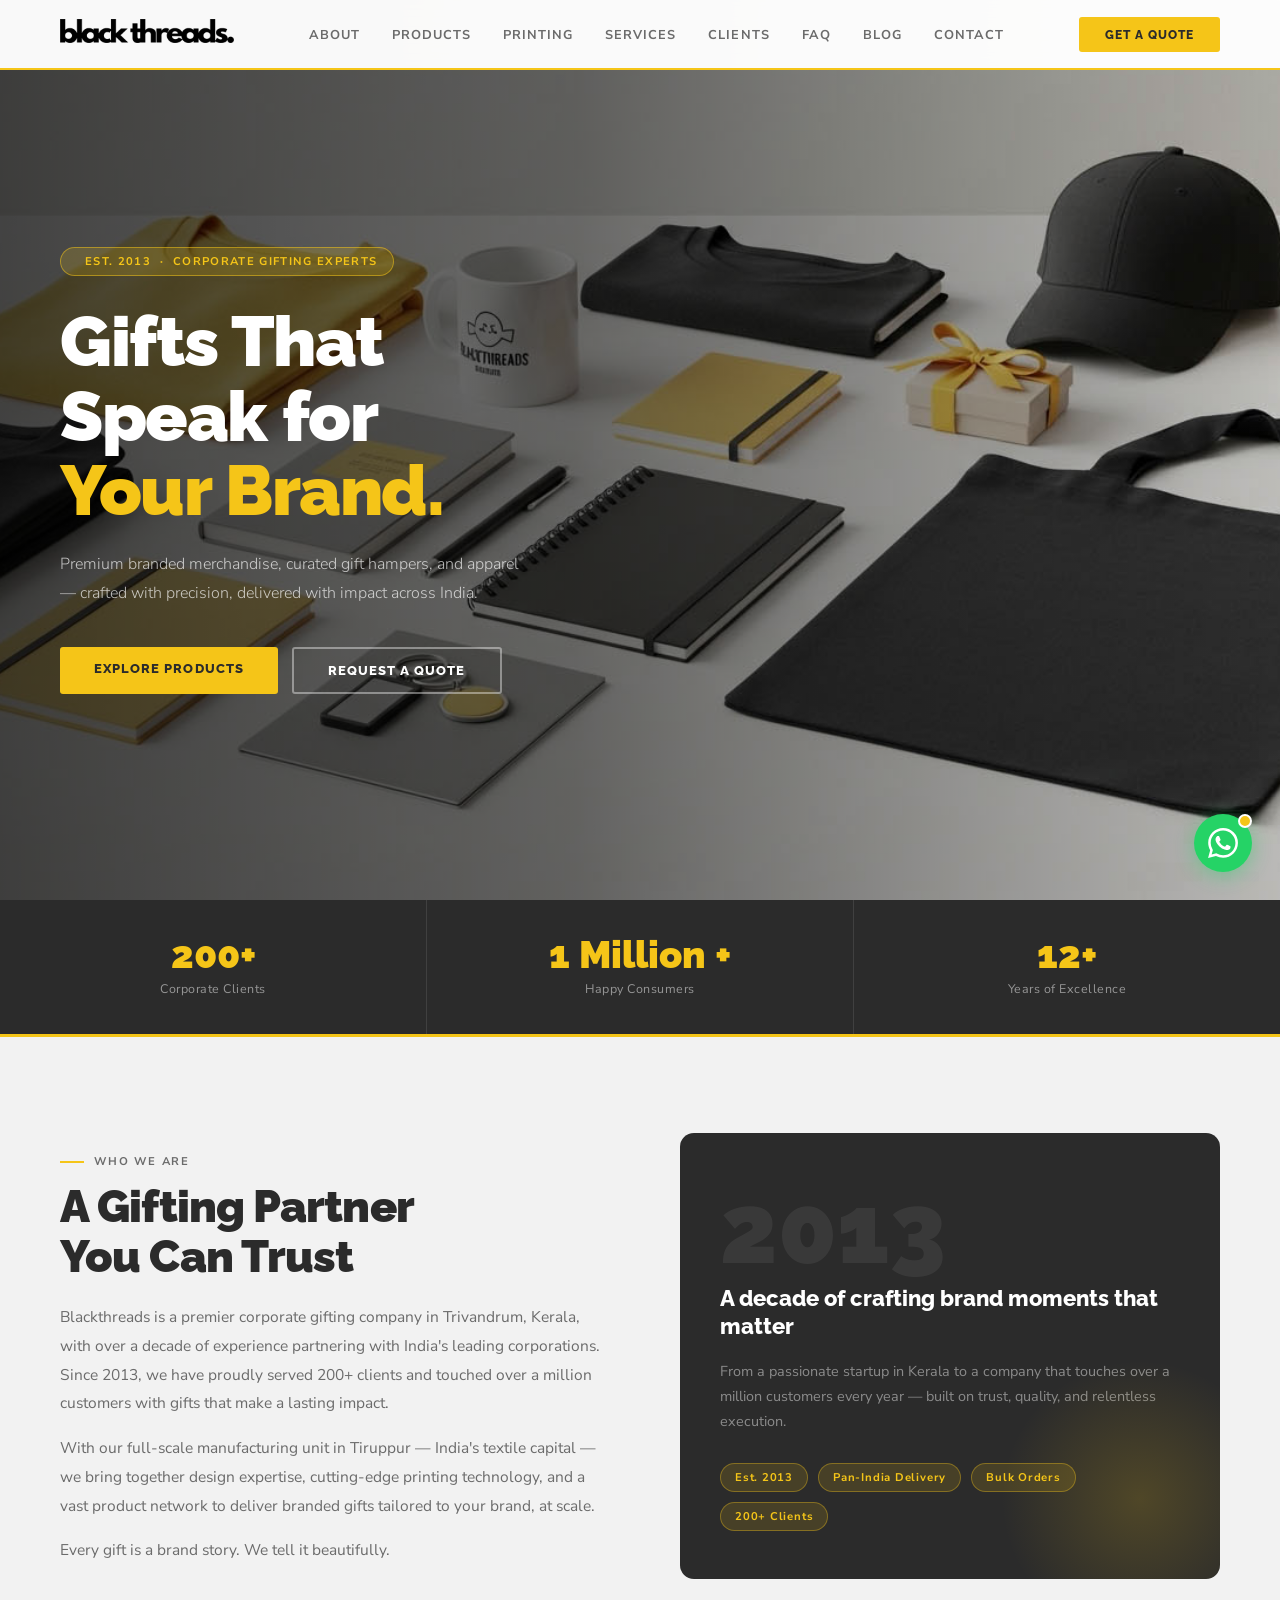
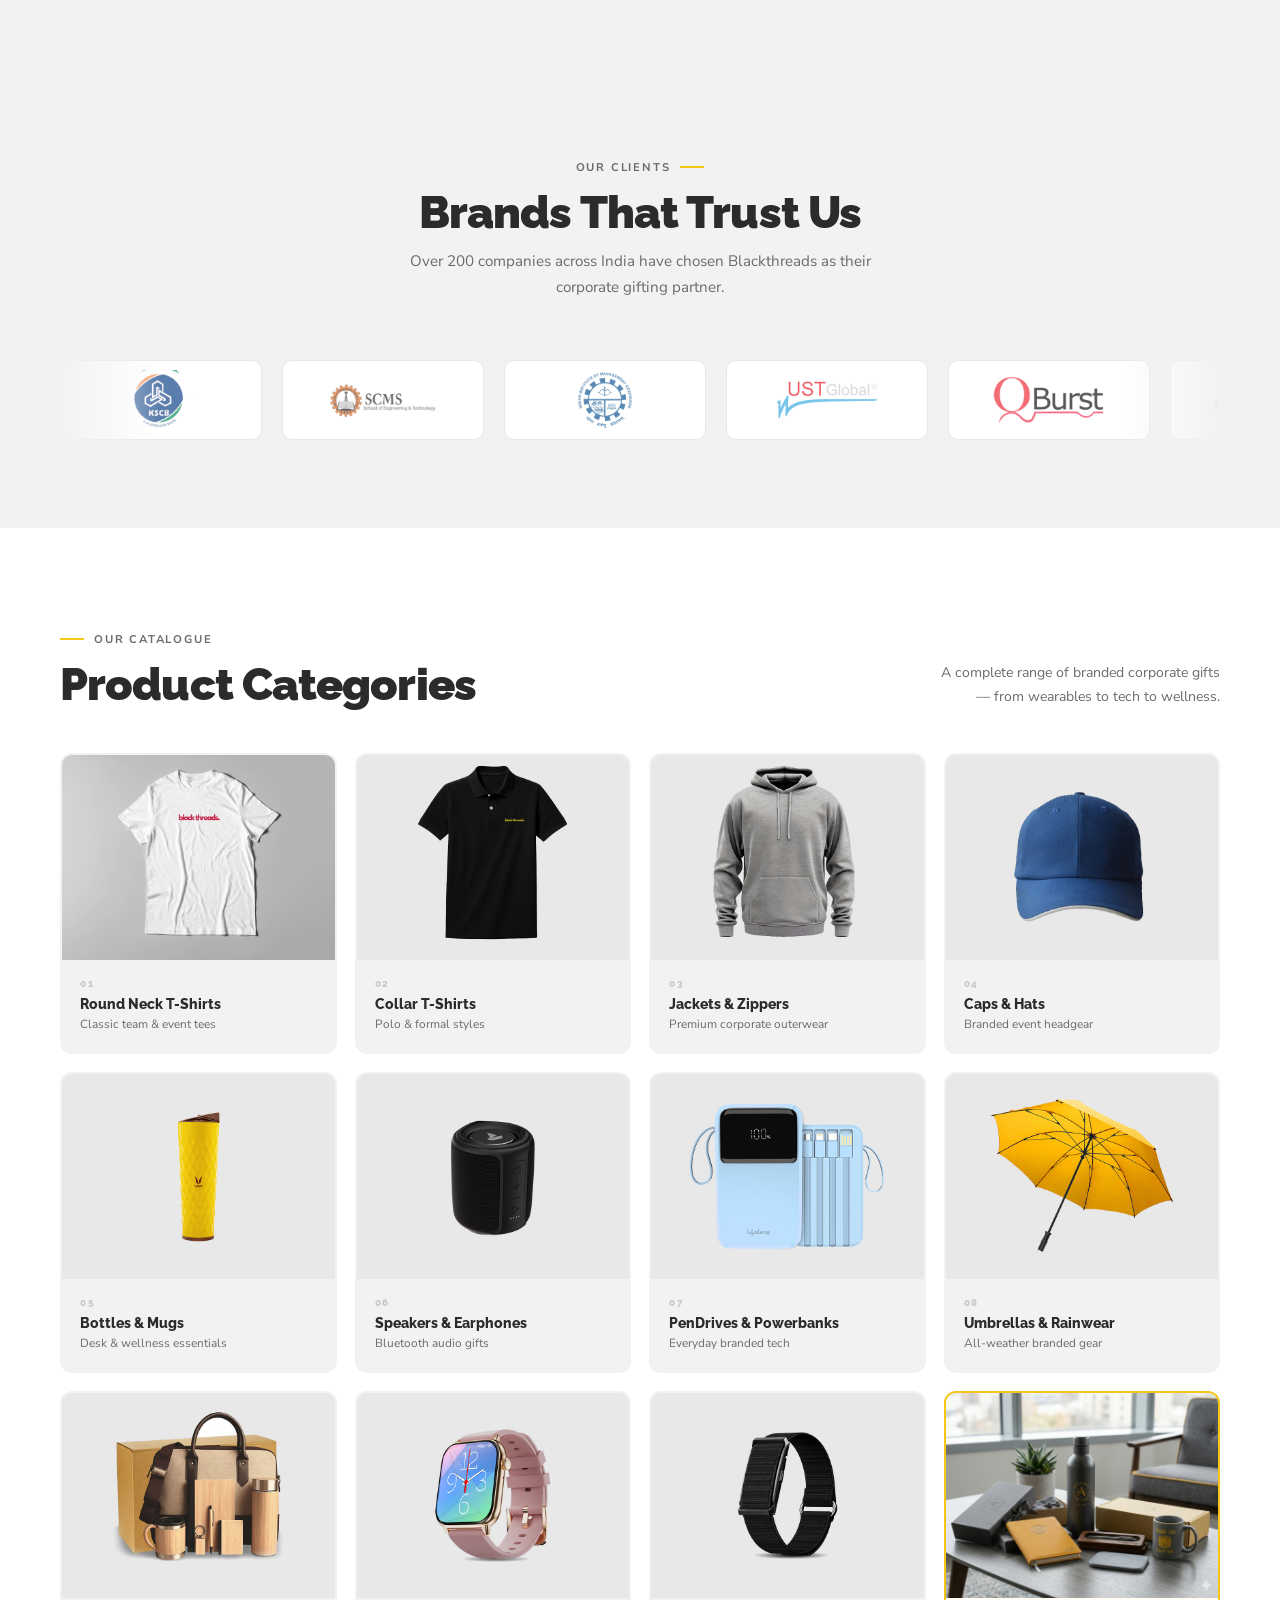
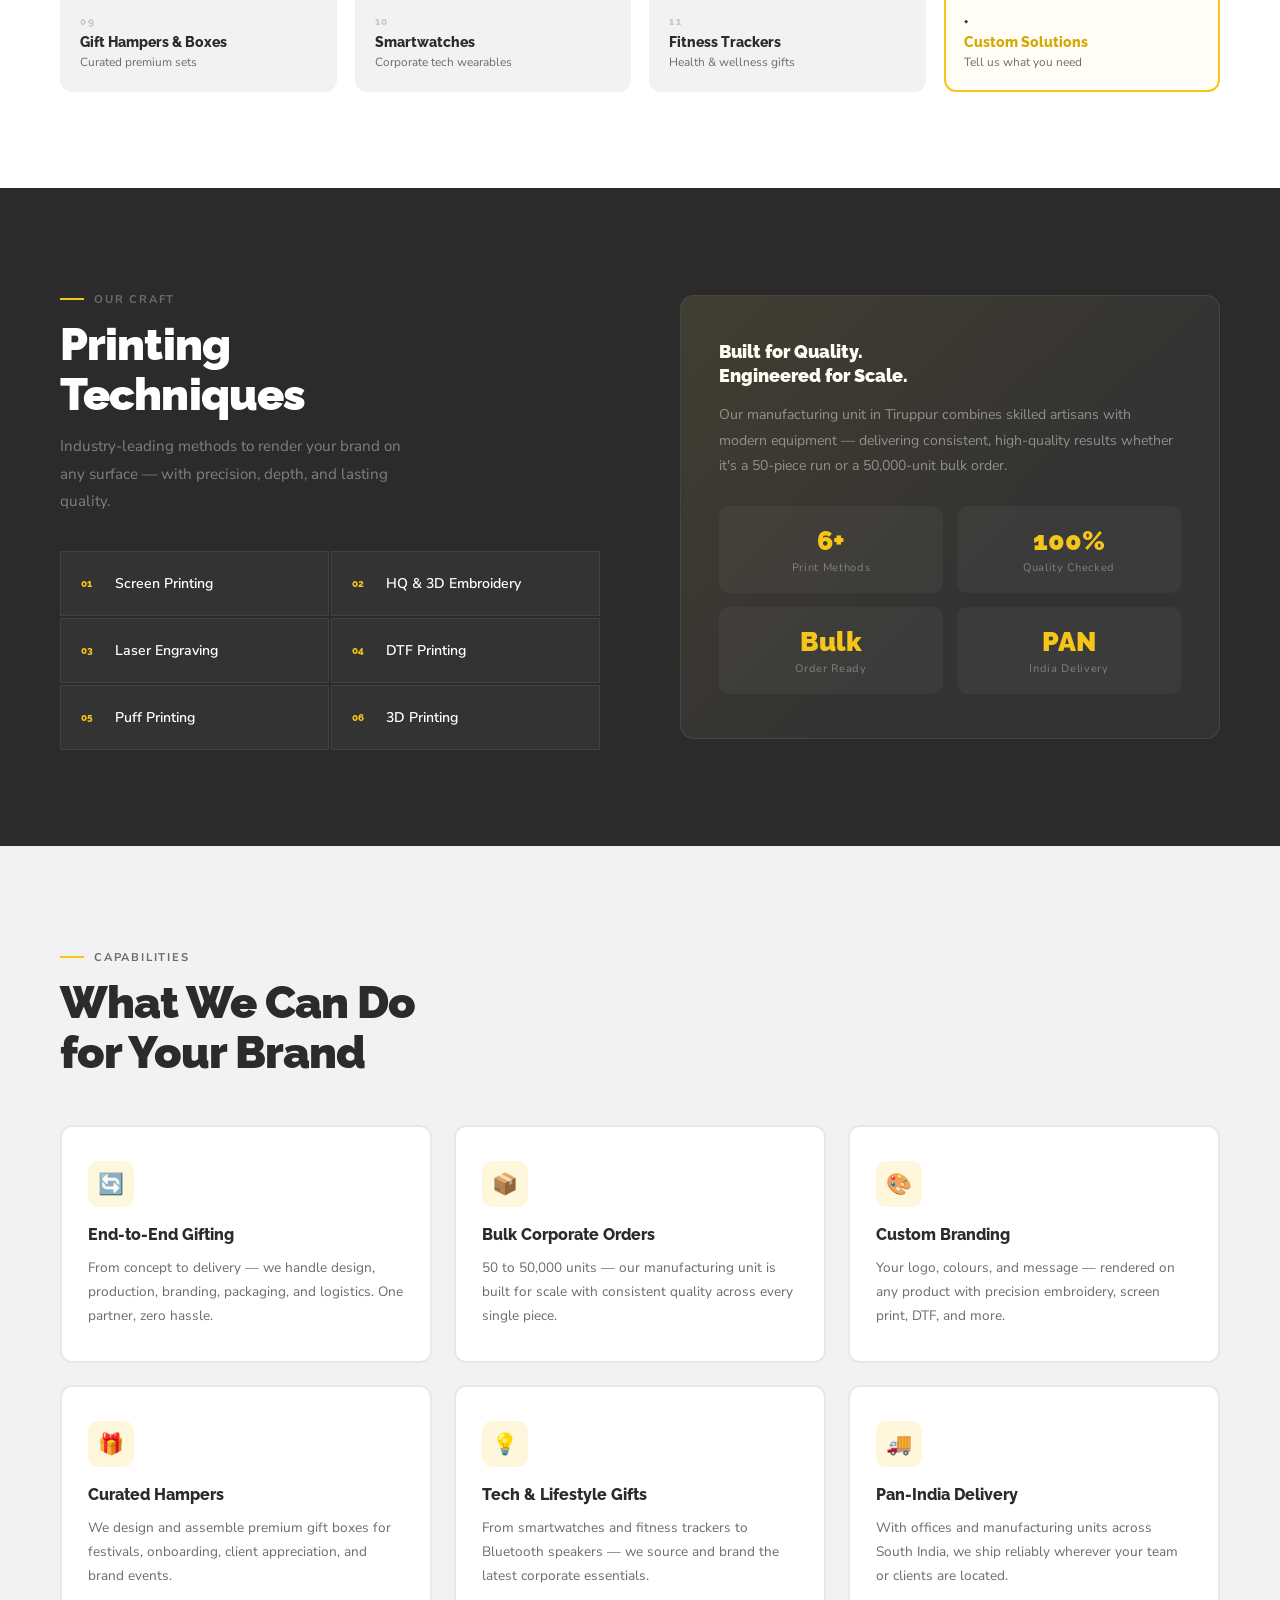
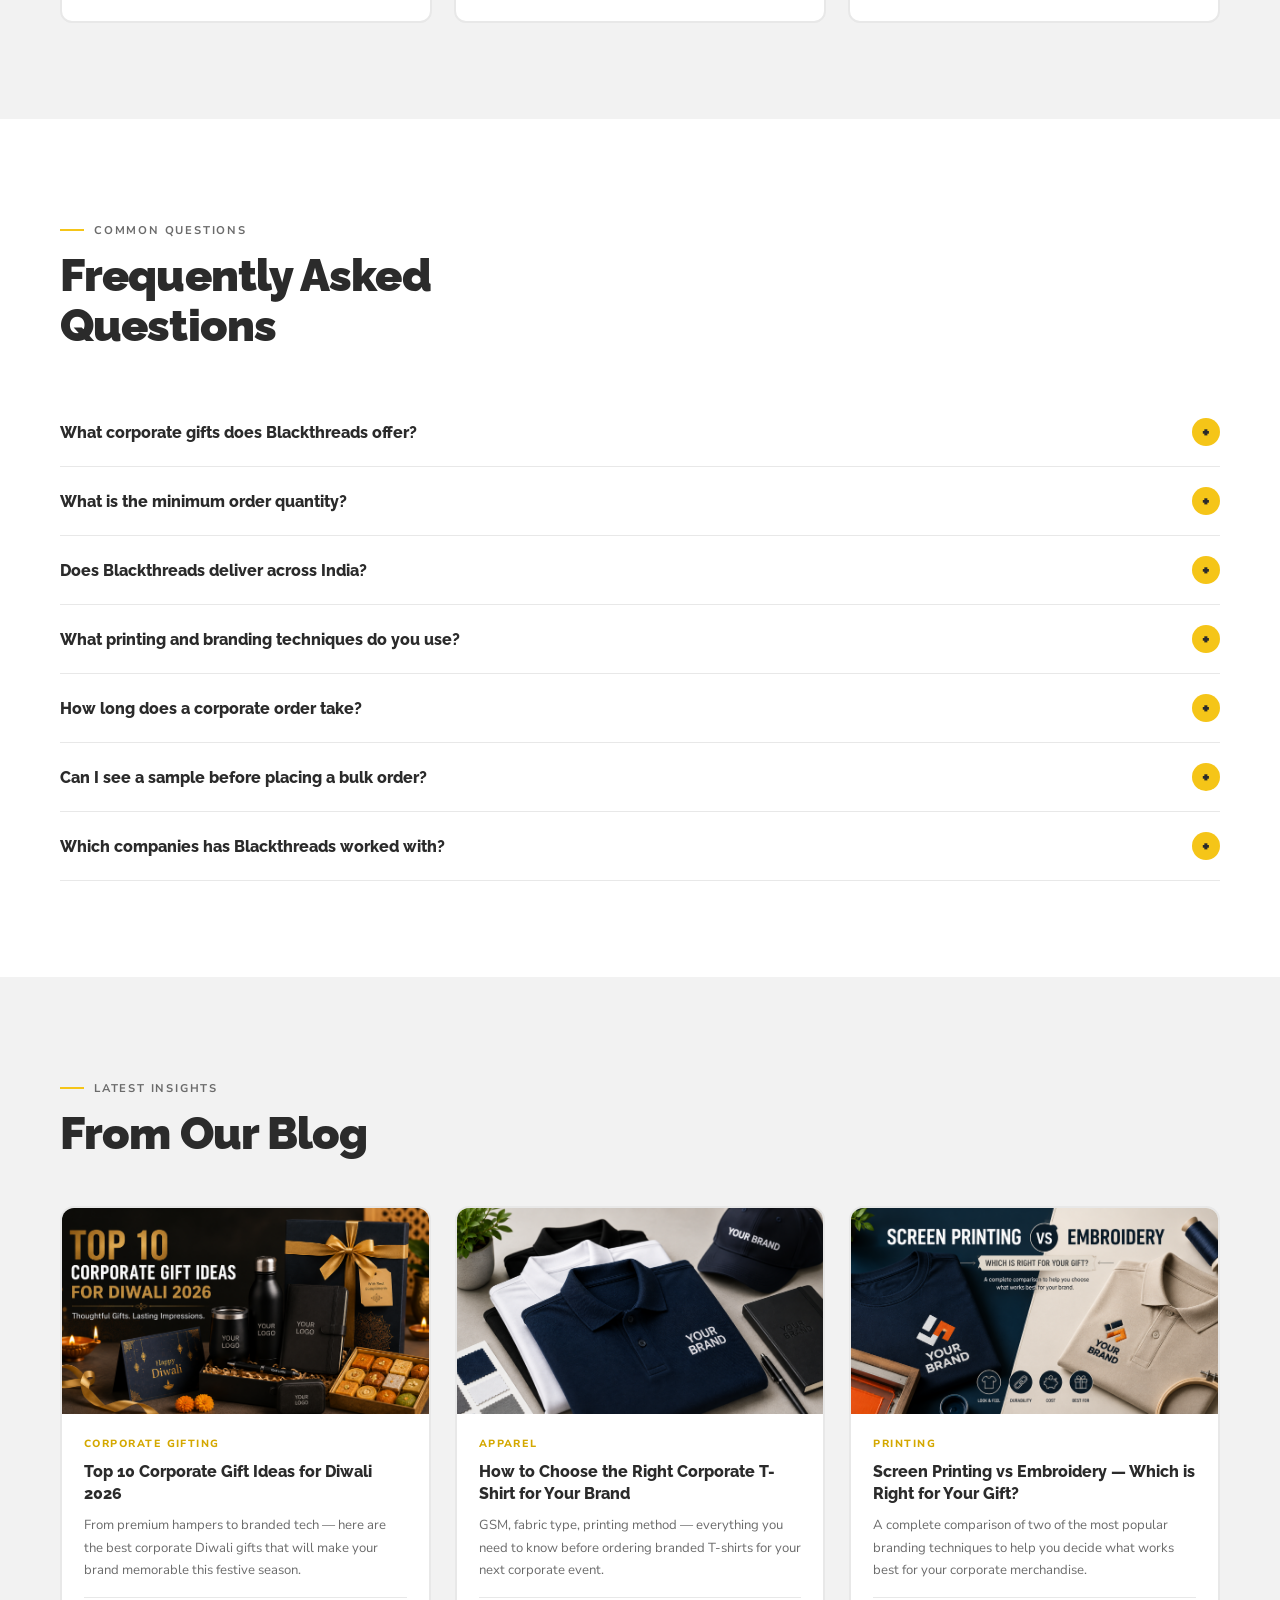
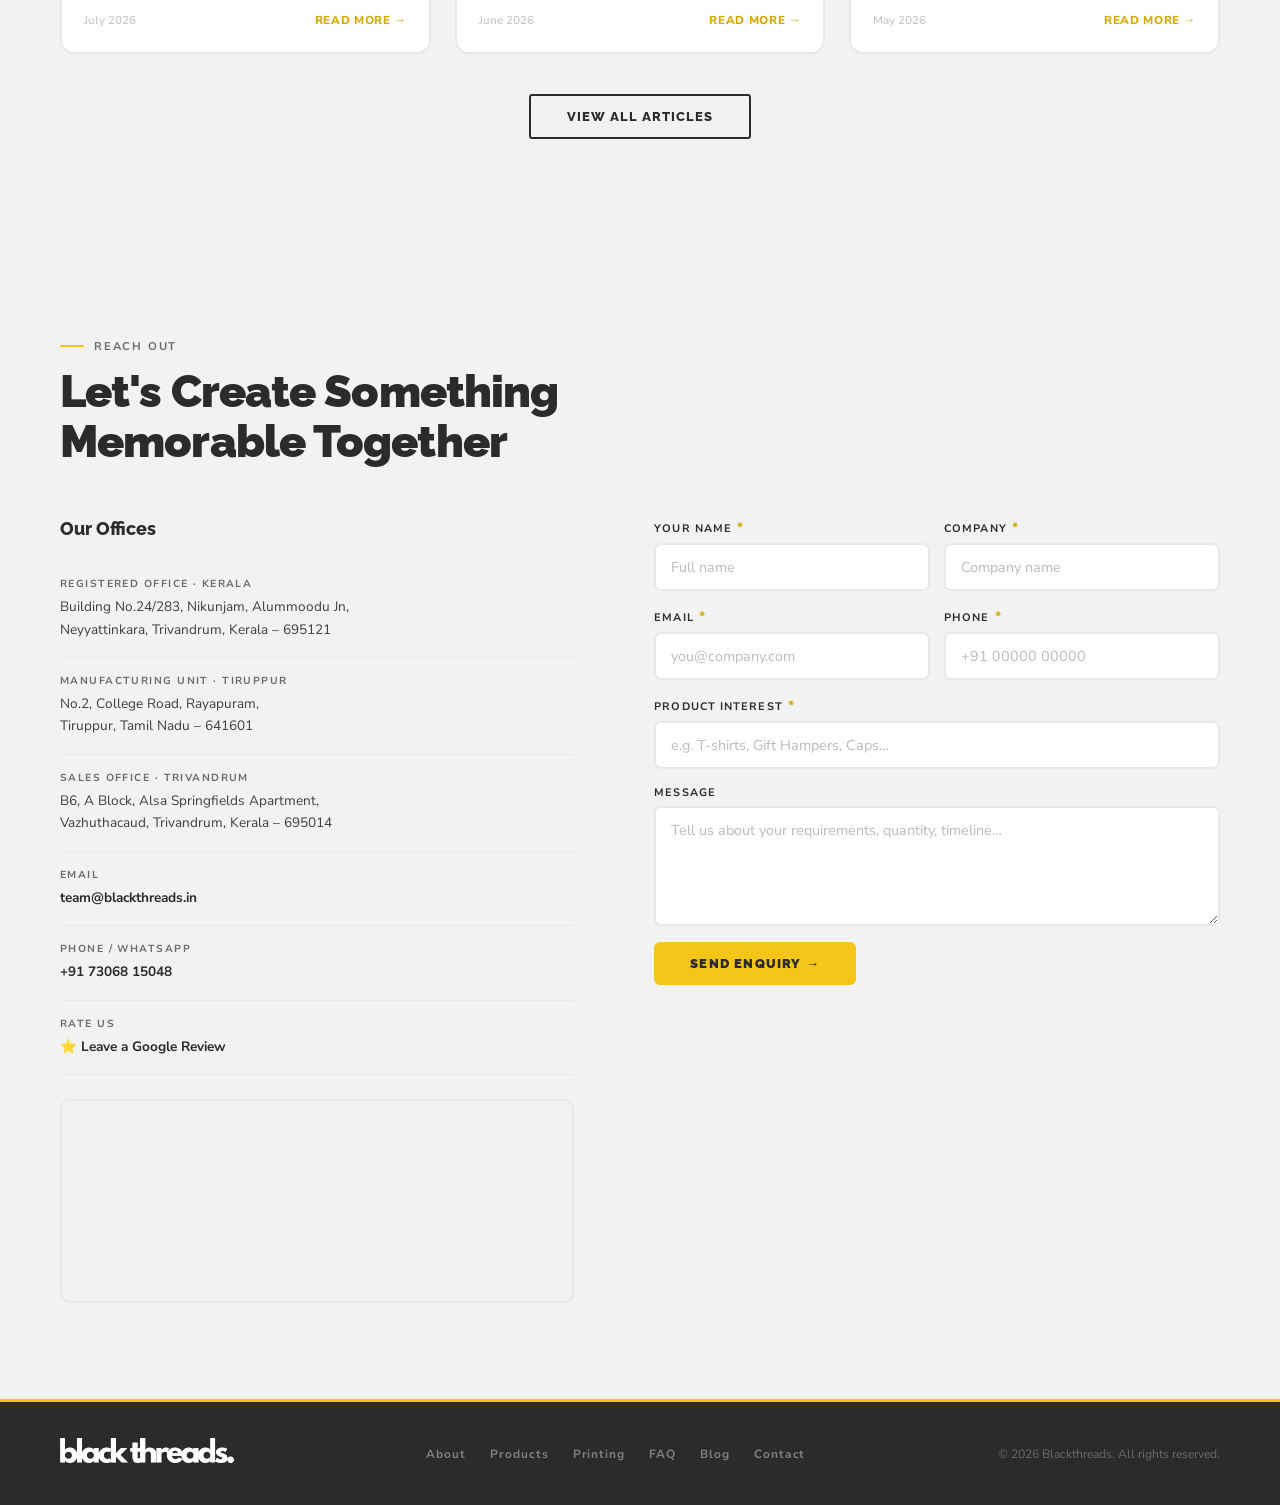
==== commit 868eabad: "Add files via upload" ====
--- a/index.html
+++ b/index.html
@@ -1,956 +1,1192 @@
-<!DOCTYPE html>
-<html lang="en-IN">
-<head>
-<meta charset="UTF-8">
-<meta name="viewport" content="width=device-width, initial-scale=1.0">
-
-<!-- ═══ SEO: PAGE TITLE ═══ -->
-<title>Blackthreads | Corporate Gifting Company in Trivandrum Kerala | Branded Merchandise</title>
-
-<!-- ═══ SEO: META DESCRIPTION ═══ -->
-<meta name="description" content="Blackthreads is a premier corporate gifting company in Trivandrum, Kerala with manufacturing in Tiruppur. Branded T-shirts, caps, bottles, tech gifts, gift hampers and more. 200+ clients, 1 Million+ happy customers since 2013. Pan-India delivery.">
-<meta name="keywords" content="corporate gifting Trivandrum, corporate gifts Kerala, branded merchandise India, promotional products Tiruppur, custom t-shirts Kerala, corporate gift hampers, branded apparel Trivandrum, bulk corporate gifts India">
-<meta name="author" content="Blackthreads">
-<meta name="robots" content="index, follow">
-<meta name="theme-color" content="#f5c518">
-
-<!-- ═══ SEO: CANONICAL ═══ -->
-<link rel="canonical" href="https://www.blackthreads.in/">
-
-<!-- ═══ SEO: OPEN GRAPH (Social Sharing) ═══ -->
-<meta property="og:type" content="website">
-<meta property="og:title" content="Blackthreads | Corporate Gifting & Branded Merchandise">
-<meta property="og:description" content="Premium corporate gifting solutions — apparel, tech, drinkware, hampers and more. 200+ clients. Pan-India delivery. Est. 2013 from Trivandrum, Kerala.">
-<meta property="og:image" content="https://www.blackthreads.in/Banner.jpg">
-<meta property="og:url" content="https://www.blackthreads.in">
-<meta property="og:site_name" content="Blackthreads">
-<meta property="og:locale" content="en_IN">
-
-<!-- ═══ SEO: TWITTER CARD ═══ -->
-<meta name="twitter:card" content="summary_large_image">
-<meta name="twitter:title" content="Blackthreads | Corporate Gifting Company in Kerala">
-<meta name="twitter:description" content="Premium corporate gifting — apparel, tech, hampers & more. Est. 2013. 200+ clients. Pan-India delivery.">
-<meta name="twitter:image" content="https://www.blackthreads.in/Banner.jpg">
-
-<!-- ═══ SEO: STRUCTURED DATA — LocalBusiness ═══ -->
-<script type="application/ld+json">
-{
-  "@context": "https://schema.org",
-  "@type": "LocalBusiness",
-  "name": "Blackthreads",
-  "alternateName": "Black Threads Corporate Gifting",
-  "description": "Blackthreads is a premier corporate gifting and promotional merchandise company based in Trivandrum, Kerala with manufacturing operations in Tiruppur, Tamil Nadu. Since 2013, we have served 200+ corporate clients with branded apparel, tech gifts, drinkware, caps, gift hampers and more.",
-  "url": "https://www.blackthreads.in",
-  "telephone": "+917306815048",
-  "email": "team@blackthreads.in",
-  "foundingDate": "2013",
-  "priceRange": "₹₹",
-  "currenciesAccepted": "INR",
-  "paymentAccepted": "Cash, Bank Transfer, UPI",
-  "areaServed": {
-    "@type": "Country",
-    "name": "India"
-  },
-  "address": {
-    "@type": "PostalAddress",
-    "streetAddress": "B6, A Block, Alsa Springfields Apartment, Vazhuthacaud",
-    "addressLocality": "Trivandrum",
-    "addressRegion": "Kerala",
-    "postalCode": "695014",
-    "addressCountry": "IN"
-  },
-  "geo": {
-    "@type": "GeoCoordinates",
-    "latitude": 8.5241,
-    "longitude": 76.9366
-  },
-  "logo": "https://www.blackthreads.in/Blackthreads Logo Black.png",
-  "image": "https://www.blackthreads.in/Banner.jpg",
-  "sameAs": [
-    "https://www.blackthreads.in"
-  ],
-  "hasOfferCatalog": {
-    "@type": "OfferCatalog",
-    "name": "Corporate Gifting Products",
-    "itemListElement": [
-      {"@type": "Offer", "itemOffered": {"@type": "Product", "name": "Branded T-Shirts"}},
-      {"@type": "Offer", "itemOffered": {"@type": "Product", "name": "Corporate Cap & Hats"}},
-      {"@type": "Offer", "itemOffered": {"@type": "Product", "name": "Gift Hampers & Boxes"}},
-      {"@type": "Offer", "itemOffered": {"@type": "Product", "name": "Bluetooth Speakers & Earphones"}},
-      {"@type": "Offer", "itemOffered": {"@type": "Product", "name": "Bottles & Mugs"}},
-      {"@type": "Offer", "itemOffered": {"@type": "Product", "name": "Smartwatches & Fitness Trackers"}}
-    ]
-  }
-}
-</script>
-
-<!-- ═══ SEO: STRUCTURED DATA — FAQPage ═══ -->
-<script type="application/ld+json">
-{
-  "@context": "https://schema.org",
-  "@type": "FAQPage",
-  "mainEntity": [
-    {
-      "@type": "Question",
-      "name": "What corporate gifts does Blackthreads offer?",
-      "acceptedAnswer": {
-        "@type": "Answer",
-        "text": "Blackthreads offers a wide range of corporate gifts including branded T-shirts, polo shirts, jackets, caps, bottles, mugs, Bluetooth speakers, earphones, pen drives, power banks, umbrellas, gift hampers, smartwatches and fitness trackers. We also offer custom solutions for unique requirements."
-      }
-    },
-    {
-      "@type": "Question",
-      "name": "What is the minimum order quantity for corporate gifts?",
-      "acceptedAnswer": {
-        "@type": "Answer",
-        "text": "Minimum order quantities vary by product. Generally 50 pieces for apparel items like T-shirts and jackets, and 100 pieces for tech and drinkware items. We handle orders from 50 to 50,000 units. Contact us for specific requirements."
-      }
-    },
-    {
-      "@type": "Question",
-      "name": "Does Blackthreads deliver across India?",
-      "acceptedAnswer": {
-        "@type": "Answer",
-        "text": "Yes, Blackthreads offers pan-India delivery from our offices in Trivandrum, Kerala and manufacturing unit in Tiruppur, Tamil Nadu. We ship reliably to any city, town or corporate campus across India."
-      }
-    },
-    {
-      "@type": "Question",
-      "name": "What printing and branding techniques does Blackthreads use?",
-      "acceptedAnswer": {
-        "@type": "Answer",
-        "text": "Blackthreads uses industry-leading branding techniques including Screen Printing, HQ Embroidery, 3D Embroidery, DTF Printing, Puff Printing, Laser Engraving and 3D Printing to render your brand on any product surface."
-      }
-    },
-    {
-      "@type": "Question",
-      "name": "How long does a corporate gifting order take?",
-      "acceptedAnswer": {
-        "@type": "Answer",
-        "text": "Typical lead time is 7 to 15 working days depending on the product type and quantity ordered. Rush orders are available on request. Contact us to discuss your timeline."
-      }
-    },
-    {
-      "@type": "Question",
-      "name": "Where is Blackthreads located?",
-      "acceptedAnswer": {
-        "@type": "Answer",
-        "text": "Blackthreads has its sales office at Vazhuthacaud, Trivandrum, Kerala. Our manufacturing unit is in Tiruppur, Tamil Nadu and registered office is in Neyyattinkara, Trivandrum, Kerala."
-      }
-    },
-    {
-      "@type": "Question",
-      "name": "Can Blackthreads handle bulk corporate orders?",
-      "acceptedAnswer": {
-        "@type": "Answer",
-        "text": "Yes, Blackthreads specialises in bulk corporate orders ranging from 50 to 50,000 units. Our manufacturing facility in Tiruppur is fully equipped to handle large-scale orders while maintaining consistent quality."
-      }
-    }
-  ]
-}
-</script>
-
-<!-- ═══ SEO: STRUCTURED DATA — Speakable (AI/Voice Search) ═══ -->
-<script type="application/ld+json">
-{
-  "@context": "https://schema.org",
-  "@type": "WebPage",
-  "name": "Blackthreads Corporate Gifting",
-  "speakable": {
-    "@type": "SpeakableSpecification",
-    "cssSelector": [".about-body", ".wwd-card", ".hero-sub", ".faq-answer"]
-  }
-}
-</script>
-
-<!-- ═══ SEO: STRUCTURED DATA — BreadcrumbList ═══ -->
-<script type="application/ld+json">
-{
-  "@context": "https://schema.org",
-  "@type": "BreadcrumbList",
-  "itemListElement": [
-    {"@type": "ListItem", "position": 1, "name": "Home", "item": "https://www.blackthreads.in"},
-    {"@type": "ListItem", "position": 2, "name": "Products", "item": "https://www.blackthreads.in/#categories"},
-    {"@type": "ListItem", "position": 3, "name": "Contact", "item": "https://www.blackthreads.in/#contact"}
-  ]
-}
-</script>
-
-<link href="https://fonts.googleapis.com/css2?family=Raleway:wght@400;600;700;800;900&family=Nunito+Sans:wght@300;400;600&display=swap" rel="stylesheet">
-<style>
-:root {
-  --yellow: #f5c518;
-  --yellow-dark: #d4a800;
-  --yellow-light: #fff3b0;
-  --charcoal: #2b2b2b;
-  --grey-dark: #3d3d3d;
-  --grey-mid: #6b6b6b;
-  --grey-light: #c8c8c8;
-  --grey-bg: #f2f2f2;
-  --grey-card: #e8e8e8;
-  --white: #ffffff;
-  --text: #1e1e1e;
-  --light-border: #e4e8f0;
-}
-
-*, *::before, *::after { margin: 0; padding: 0; box-sizing: border-box; }
-html { scroll-behavior: smooth; }
-body {
-  font-family: 'Nunito Sans', sans-serif;
-  background: var(--white);
-  color: var(--text);
-  overflow-x: hidden;
-}
-
-/* NAV */
-nav {
-  position: fixed; top: 0; left: 0; width: 100%; z-index: 200;
-  background: rgba(255,255,255,0.97);
-  backdrop-filter: blur(16px);
-  border-bottom: 2px solid var(--yellow);
-  display: flex; align-items: center; justify-content: space-between;
-  padding: 0 60px; height: 70px;
-}
-.logo-img {
-  height: 25px; width: auto; object-fit: contain;
-  filter: brightness(0);
-}
-.nav-links { display: flex; gap: 32px; list-style: none; }
-.nav-links a {
-  text-decoration: none; font-size: 0.8rem; font-weight: 700;
-  letter-spacing: 0.08em; text-transform: uppercase;
-  color: var(--grey-mid); transition: color 0.2s;
-}
-.nav-links a:hover { color: var(--yellow); }
-.nav-cta {
-  background: var(--yellow); color: var(--charcoal);
-  padding: 10px 26px; font-family: 'Raleway', sans-serif;
-  font-size: 0.78rem; font-weight: 800; letter-spacing: 0.08em;
-  text-transform: uppercase; text-decoration: none; border-radius: 3px;
-  transition: background 0.2s, transform 0.2s;
-}
-.nav-cta:hover { background: var(--yellow-dark); transform: translateY(-1px); }
-
-/* HERO */
-#hero {
-  min-height: 100vh;
-  position: relative; overflow: hidden;
-  display: flex; align-items: center;
-  padding: 100px 60px 60px;
-}
-.hero-bg {
-  position: absolute; inset: 0; z-index: 0;
-  background-image: url("Banner.jpg");
-  background-size: cover; background-position: center center;
-  background-repeat: no-repeat;
-}
-.hero-overlay {
-  position: absolute; inset: 0; z-index: 1;
-  background: linear-gradient(90deg, rgba(0,0,0,0.72) 0%, rgba(0,0,0,0.55) 45%, rgba(0,0,0,0.12) 100%);
-}
-.hero-content { position: relative; z-index: 2; max-width: 580px; }
-.hero-badge {
-  display: inline-flex; align-items: center; gap: 8px;
-  background: rgba(245,197,24,0.18); border: 1px solid rgba(245,197,24,0.5);
-  color: var(--yellow); padding: 6px 16px; border-radius: 100px;
-  font-size: 0.7rem; font-weight: 700; letter-spacing: 0.12em;
-  text-transform: uppercase; margin-bottom: 28px;
-}
-.hero-badge::before { content: ''; font-size: 0.45rem; }
-h1 {
-  font-family: 'Raleway', sans-serif;
-  font-size: clamp(2.8rem, 5.5vw, 4.8rem);
-  font-weight: 900; line-height: 1.06; color: var(--white);
-  letter-spacing: -0.02em; margin-bottom: 22px;
-}
-h1 em { color: var(--yellow); font-style: normal; }
-.hero-sub {
-  font-size: 1rem; color: rgba(255,255,255,0.7);
-  line-height: 1.8; max-width: 460px; font-weight: 300; margin-bottom: 40px;
-}
-.hero-btns { display: flex; gap: 14px; flex-wrap: wrap; }
-.btn-filled {
-  background: var(--yellow); color: var(--charcoal);
-  padding: 14px 34px; font-family: 'Raleway', sans-serif;
-  font-size: 0.82rem; font-weight: 800; letter-spacing: 0.08em;
-  text-transform: uppercase; text-decoration: none; border-radius: 3px;
-  transition: background 0.2s, transform 0.2s;
-}
-.btn-filled:hover { background: var(--yellow-dark); transform: translateY(-2px); }
-.btn-ghost {
-  border: 2px solid rgba(255,255,255,0.4); color: var(--white);
-  padding: 14px 34px; font-family: 'Raleway', sans-serif;
-  font-size: 0.82rem; font-weight: 800; letter-spacing: 0.08em;
-  text-transform: uppercase; text-decoration: none; border-radius: 3px;
-  transition: border-color 0.2s, color 0.2s, transform 0.2s;
-}
-.btn-ghost:hover { border-color: var(--white); transform: translateY(-2px); }
-
-/* STATS STRIP */
-#stats-strip {
-  background: var(--charcoal); display: flex;
-  border-bottom: 3px solid var(--yellow); padding: 0;
-}
-.hero-stat {
-  flex: 1; padding: 36px 20px;
-  border-right: 1px solid rgba(255,255,255,0.1);
-  display: flex; flex-direction: column;
-  align-items: center; justify-content: center;
-  text-align: center; gap: 6px;
-}
-.hero-stat:last-child { border-right: none; }
-.hs-num {
-  font-family: 'Raleway', sans-serif;
-  font-size: 2.4rem; font-weight: 900; color: var(--yellow); line-height: 1;
-}
-.hs-label { font-size: 0.78rem; color: rgba(255,255,255,0.5); line-height: 1.4; letter-spacing: 0.04em; }
-
-/* SECTION COMMONS */
-section { padding: 96px 60px; }
-.section-tag {
-  display: inline-flex; align-items: center; gap: 10px;
-  color: var(--grey-mid); font-size: 0.7rem; font-weight: 700;
-  letter-spacing: 0.16em; text-transform: uppercase; margin-bottom: 12px;
-}
-.section-tag::before { content: ''; width: 24px; height: 2px; background: var(--yellow); }
-h2 {
-  font-family: 'Raleway', sans-serif;
-  font-size: clamp(2rem, 3.5vw, 2.9rem);
-  font-weight: 900; line-height: 1.12; letter-spacing: -0.02em; color: var(--charcoal);
-}
-
-/* ABOUT */
-#about { background: var(--grey-bg); display: grid; grid-template-columns: 1fr 1fr; gap: 80px; align-items: center; }
-.about-body { font-size: 0.97rem; color: var(--grey-mid); line-height: 1.85; margin-top: 22px; }
-.about-body p + p { margin-top: 16px; }
-.since-block { background: var(--charcoal); border-radius: 14px; padding: 48px 40px; position: relative; overflow: hidden; }
-.since-block::after {
-  content: ''; position: absolute; width: 280px; height: 280px;
-  background: radial-gradient(circle, rgba(245,197,24,0.18) 0%, transparent 70%);
-  right: -60px; bottom: -60px; border-radius: 50%; pointer-events: none;
-}
-.since-year { font-family: 'Raleway', sans-serif; font-size: 6rem; font-weight: 900; color: rgba(255,255,255,0.07); line-height: 1; margin-bottom: 8px; }
-.since-label { font-family: 'Raleway', sans-serif; font-size: 1.35rem; font-weight: 800; color: var(--white); line-height: 1.3; margin-bottom: 18px; }
-.since-sub { font-size: 0.9rem; color: rgba(255,255,255,0.45); line-height: 1.75; }
-.since-chips { margin-top: 28px; display: flex; gap: 10px; flex-wrap: wrap; }
-.chip { background: rgba(245,197,24,0.14); border: 1px solid rgba(245,197,24,0.35); color: var(--yellow); padding: 6px 14px; border-radius: 100px; font-size: 0.7rem; font-weight: 700; letter-spacing: 0.07em; }
-
-/* CATEGORIES */
-#categories { background: var(--white); }
-.cat-header { display: flex; justify-content: space-between; align-items: flex-end; margin-bottom: 44px; }
-.cat-header-right { font-size: 0.88rem; color: var(--grey-mid); max-width: 280px; text-align: right; line-height: 1.7; }
-.cat-grid { display: grid; grid-template-columns: repeat(4, 1fr); gap: 18px; }
-.cat-card { background: var(--grey-bg); border: 2px solid transparent; border-radius: 12px; overflow: hidden; transition: border-color 0.25s, transform 0.25s, box-shadow 0.25s; cursor: default; }
-.cat-card:hover { border-color: var(--yellow); transform: translateY(-4px); box-shadow: 0 12px 32px rgba(0,0,0,0.12); }
-.cat-img-wrap { width: 100%; aspect-ratio: 4/3; overflow: hidden; background: var(--grey-card); display: flex; align-items: center; justify-content: center; position: relative; }
-.cat-img-wrap img { width: 100%; height: 100%; object-fit: cover; transition: transform 0.35s; }
-.cat-card:hover .cat-img-wrap img { transform: scale(1.06); }
-.cat-placeholder { font-size: 2.5rem; opacity: 0.35; }
-.cat-body { padding: 18px 18px 20px; }
-.cat-num { font-family: 'Raleway', sans-serif; font-size: 0.6rem; font-weight: 800; letter-spacing: 0.16em; color: var(--grey-light); margin-bottom: 6px; display: block; }
-.cat-name { font-family: 'Raleway', sans-serif; font-size: 0.9rem; font-weight: 800; color: var(--charcoal); line-height: 1.3; margin-bottom: 3px; }
-.cat-desc { font-size: 0.74rem; color: var(--grey-mid); }
-
-/* PRINTING */
-#printing { background: var(--charcoal); display: grid; grid-template-columns: 1fr 1fr; gap: 80px; align-items: center; }
-#printing h2 { color: var(--white); }
-.print-grid { display: grid; grid-template-columns: 1fr 1fr; gap: 2px; margin-top: 36px; }
-.print-item { background: rgba(255,255,255,0.04); border: 1px solid rgba(255,255,255,0.07); padding: 22px 20px; display: flex; align-items: center; gap: 14px; transition: background 0.2s; }
-.print-item:hover { background: rgba(245,197,24,0.1); }
-.print-n { font-family: 'Raleway', sans-serif; font-size: 0.6rem; font-weight: 800; color: var(--yellow); min-width: 20px; }
-.print-name { font-size: 0.88rem; font-weight: 600; color: var(--white); }
-.print-visual-card { background: rgba(255,255,255,0.04); border: 1px solid rgba(255,255,255,0.09); border-radius: 14px; padding: 44px 38px; position: relative; overflow: hidden; }
-.print-visual-card::before { content: ''; position: absolute; inset: 0; background: linear-gradient(135deg, rgba(245,197,24,0.07) 0%, transparent 60%); pointer-events: none; }
-.pv-title { font-family: 'Raleway', sans-serif; font-size: 1.15rem; font-weight: 900; color: var(--white); margin-bottom: 14px; line-height: 1.3; }
-.pv-text { font-size: 0.88rem; color: rgba(255,255,255,0.45); line-height: 1.8; margin-bottom: 28px; }
-.pv-stats { display: grid; grid-template-columns: 1fr 1fr; gap: 14px; }
-.pv-stat { background: rgba(255,255,255,0.04); border-radius: 10px; padding: 18px 16px; text-align: center; }
-.pv-stat-n { font-family: 'Raleway', sans-serif; font-size: 1.7rem; font-weight: 900; color: var(--yellow); }
-.pv-stat-l { font-size: 0.68rem; color: rgba(255,255,255,0.35); margin-top: 4px; letter-spacing: 0.06em; }
-
-/* WHAT WE DO */
-#whatwedo { background: var(--grey-bg); }
-.wwd-grid { display: grid; grid-template-columns: repeat(3, 1fr); gap: 22px; margin-top: 48px; }
-.wwd-card { background: var(--white); border: 2px solid var(--grey-card); border-radius: 12px; padding: 34px 26px; transition: border-color 0.25s, box-shadow 0.25s, transform 0.25s; }
-.wwd-card:hover { border-color: var(--yellow); box-shadow: 0 8px 28px rgba(0,0,0,0.08); transform: translateY(-3px); }
-.wwd-icon { width: 46px; height: 46px; border-radius: 10px; background: rgba(245,197,24,0.15); display: flex; align-items: center; justify-content: center; font-size: 1.3rem; margin-bottom: 18px; }
-.wwd-title { font-family: 'Raleway', sans-serif; font-size: 1rem; font-weight: 800; color: var(--charcoal); margin-bottom: 10px; line-height: 1.3; }
-.wwd-text { font-size: 0.85rem; color: var(--grey-mid); line-height: 1.75; }
-
-/* FAQ SECTION */
-#faq { background: var(--white); }
-.faq-grid { display: flex; flex-direction: column; gap: 0; margin-top: 48px; }
-.faq-item { border-bottom: 1px solid var(--grey-card); }
-.faq-question {
-  display: flex; justify-content: space-between; align-items: center;
-  padding: 20px 0; cursor: pointer;
-  font-family: 'Raleway', sans-serif; font-size: 0.98rem; font-weight: 800;
-  color: var(--charcoal); gap: 16px;
-  transition: color 0.2s;
-}
-.faq-question:hover { color: var(--yellow-dark); }
-.faq-icon {
-  width: 28px; height: 28px; border-radius: 50%;
-  background: var(--yellow); color: var(--charcoal);
-  display: flex; align-items: center; justify-content: center;
-  font-size: 1.1rem; font-weight: 900; flex-shrink: 0;
-  transition: transform 0.3s;
-}
-.faq-item.open .faq-icon { transform: rotate(45deg); }
-.faq-answer {
-  font-size: 0.9rem; color: var(--grey-mid); line-height: 1.8;
-  max-height: 0; overflow: hidden;
-  transition: max-height 0.35s ease, padding 0.3s;
-  padding: 0 0 0 0;
-}
-.faq-item.open .faq-answer { max-height: 200px; padding-bottom: 20px; }
-
-/* CLIENTS */
-#clients { background: var(--grey-bg); padding: 80px 60px; }
-.clients-header { text-align: center; margin-bottom: 52px; }
-.clients-header .section-tag { justify-content: center; }
-.clients-header .section-tag::before { display: none; }
-.clients-header .section-tag::after { content: ''; width: 24px; height: 2px; background: var(--yellow); }
-.clients-sub { font-size: 0.95rem; color: var(--grey-mid); line-height: 1.7; margin-top: 12px; max-width: 480px; margin-left: auto; margin-right: auto; }
-.marquee-wrap { overflow: hidden; position: relative; padding: 8px 0; }
-.marquee-wrap::before, .marquee-wrap::after { content: ''; position: absolute; top: 0; bottom: 0; width: 100px; z-index: 2; pointer-events: none; }
-.marquee-wrap::before { left: 0; background: linear-gradient(90deg, var(--grey-bg) 0%, transparent 100%); }
-.marquee-wrap::after { right: 0; background: linear-gradient(270deg, var(--grey-bg) 0%, transparent 100%); }
-.marquee-track { display: flex; gap: 0; width: max-content; animation: marquee-scroll 35s linear infinite; }
-.marquee-track:hover { animation-play-state: paused; }
-.brand-logo-card { display: flex; align-items: center; justify-content: center; padding: 18px 40px; border: 1.5px solid var(--grey-card); border-radius: 10px; margin-right: 20px; background: var(--white); min-width: 160px; height: 80px; transition: border-color 0.25s, box-shadow 0.25s; flex-shrink: 0; }
-.brand-logo-card:hover { border-color: var(--yellow); box-shadow: 0 4px 16px rgba(0,0,0,0.08); }
-.brand-logo-card svg, .brand-logo-card img { width: auto; height: 60px; max-width: 186px; object-fit: contain; opacity: 0.65; transition: opacity 0.25s; }
-.brand-logo-card:hover svg, .brand-logo-card:hover img { opacity: 1; }
-@keyframes marquee-scroll { 0% { transform: translateX(0); } 100% { transform: translateX(-50%); } }
-
-/* CONTACT */
-#contact { background: var(--grey-bg); }
-.contact-grid { display: grid; grid-template-columns: 1fr 1.1fr; gap: 80px; margin-top: 52px; }
-.ci-title { font-family: 'Raleway', sans-serif; font-size: 1.1rem; font-weight: 800; color: var(--charcoal); margin-bottom: 22px; }
-.co-row { padding: 16px 0; border-bottom: 1px solid var(--grey-card); }
-.co-type { font-size: 0.64rem; font-weight: 700; letter-spacing: 0.14em; text-transform: uppercase; color: var(--grey-mid); margin-bottom: 5px; }
-.co-val { font-size: 0.85rem; color: var(--grey-dark); line-height: 1.65; }
-.co-val a { color: var(--charcoal); font-weight: 700; text-decoration: none; }
-.co-val a:hover { color: var(--yellow-dark); }
-.map-embed { margin-top: 24px; border-radius: 10px; overflow: hidden; border: 2px solid var(--grey-card); }
-.map-embed iframe { display: block; width: 100%; height: 200px; border: 0; }
-.contact-form { display: flex; flex-direction: column; gap: 16px; }
-.form-row { display: grid; grid-template-columns: 1fr 1fr; gap: 14px; }
-.form-group { display: flex; flex-direction: column; gap: 6px; }
-.form-label { font-size: 0.68rem; font-weight: 700; letter-spacing: 0.1em; text-transform: uppercase; color: var(--charcoal); }
-.req-star { color: var(--yellow-dark); font-size: 0.85rem; margin-left: 1px; }
-.form-input { background: var(--white); border: 2px solid var(--grey-card); border-radius: 7px; padding: 12px 15px; font-family: 'Nunito Sans', sans-serif; font-size: 0.9rem; color: var(--text); outline: none; transition: border-color 0.2s, box-shadow 0.2s; }
-.form-input:focus { border-color: var(--yellow); box-shadow: 0 0 0 3px rgba(245,197,24,0.15); }
-.form-input::placeholder { color: #bbb; }
-textarea.form-input { resize: vertical; min-height: 120px; }
-.form-submit { background: var(--yellow); color: var(--charcoal); border: none; cursor: pointer; padding: 14px 36px; font-family: 'Raleway', sans-serif; font-size: 0.83rem; font-weight: 900; letter-spacing: 0.09em; text-transform: uppercase; border-radius: 6px; transition: background 0.2s, transform 0.2s; align-self: flex-start; }
-.form-submit:hover { background: var(--yellow-dark); transform: translateY(-2px); }
-
-/* HAMBURGER */
-.hamburger { display: none; flex-direction: column; justify-content: center; gap: 5px; cursor: pointer; padding: 4px; background: none; border: none; z-index: 300; }
-.hamburger span { display: block; width: 24px; height: 2px; background: var(--charcoal); border-radius: 2px; transition: transform 0.3s, opacity 0.3s; }
-.hamburger.open span:nth-child(1) { transform: translateY(7px) rotate(45deg); }
-.hamburger.open span:nth-child(2) { opacity: 0; }
-.hamburger.open span:nth-child(3) { transform: translateY(-7px) rotate(-45deg); }
-
-/* MOBILE MENU */
-.mobile-menu { display: none; position: fixed; top: 70px; left: 0; right: 0; background: var(--white); border-top: 2px solid var(--yellow); border-bottom: 2px solid var(--light-border); z-index: 199; flex-direction: column; padding: 12px 0 20px; box-shadow: 0 8px 24px rgba(0,0,0,0.1); }
-.mobile-menu.open { display: flex; }
-.mobile-menu a { text-decoration: none; font-size: 0.88rem; font-weight: 700; letter-spacing: 0.08em; text-transform: uppercase; color: var(--grey-mid); padding: 14px 28px; border-bottom: 1px solid var(--light-border); transition: color 0.2s, background 0.2s; }
-.mobile-menu a:hover { color: var(--charcoal); background: var(--grey-bg); }
-.mobile-menu a.mobile-cta { margin: 16px 28px 0; background: var(--yellow); color: var(--charcoal); border-bottom: none; border-radius: 4px; text-align: center; padding: 14px 28px; }
-.mobile-menu a.mobile-cta:hover { background: var(--yellow-dark); }
-
-/* FOOTER */
-footer { background: var(--charcoal); padding: 36px 60px; display: flex; align-items: center; justify-content: space-between; border-top: 3px solid var(--yellow); }
-.footer-logo-img { height: 25px; width: auto; object-fit: contain; filter: brightness(0) invert(1); }
-.footer-links { display: flex; gap: 24px; }
-.footer-links a { font-size: 0.74rem; color: rgba(255,255,255,0.4); text-decoration: none; font-weight: 700; letter-spacing: 0.08em; transition: color 0.2s; }
-.footer-links a:hover { color: var(--yellow); }
-.footer-copy { font-size: 0.76rem; color: rgba(255,255,255,0.3); }
-
-/* ANIMATIONS */
-@keyframes fadeUp { from { opacity: 0; transform: translateY(28px); } to { opacity: 1; transform: translateY(0); } }
-.hero-badge { animation: fadeUp 0.6s 0.1s both; }
-h1 { animation: fadeUp 0.6s 0.22s both; }
-.hero-sub { animation: fadeUp 0.6s 0.36s both; }
-.hero-btns { animation: fadeUp 0.6s 0.48s both; }
-
-/* RESPONSIVE */
-@media (max-width: 1080px) {
-  nav { padding: 0 32px; }
-  section { padding: 80px 32px; }
-  #hero { padding: 100px 32px 80px; }
-  #about { grid-template-columns: 1fr; gap: 48px; }
-  .cat-grid { grid-template-columns: repeat(3, 1fr); }
-  #printing { grid-template-columns: 1fr; gap: 48px; }
-  .wwd-grid { grid-template-columns: repeat(2, 1fr); }
-  .contact-grid { grid-template-columns: 1fr; gap: 48px; }
-  footer { flex-direction: column; gap: 16px; text-align: center; }
-  .footer-links { justify-content: center; }
-}
-@media (max-width: 640px) {
-  nav { padding: 0 20px; }
-  .nav-links { display: none; }
-  .nav-cta { display: none; }
-  .hamburger { display: flex; }
-  section { padding: 64px 20px; }
-  #clients { padding: 64px 20px; }
-  #hero { padding: 90px 20px 60px; min-height: auto; }
-  .cat-grid { grid-template-columns: repeat(2, 1fr); }
-  .wwd-grid { grid-template-columns: 1fr; }
-  .print-grid { grid-template-columns: 1fr; }
-  .form-row { grid-template-columns: 1fr; }
-  .cat-header { flex-direction: column; align-items: flex-start; gap: 10px; }
-  .cat-header-right { text-align: left; }
-  #stats-strip { flex-direction: column; }
-  .hero-stat { border-right: none; border-bottom: 1px solid rgba(255,255,255,0.1); padding: 28px 20px; }
-  .hero-stat:last-child { border-bottom: none; }
-  footer { padding: 28px 20px; }
-  .marquee-wrap::before, .marquee-wrap::after { width: 40px; }
-}
-</style>
-</head>
-<body>
-
-<!-- NAV -->
-<nav>
-  <a href="#hero"><img src="Blackthreads Logo Black.png" alt="Blackthreads Corporate Gifting Company Logo" class="logo-img"></a>
-  <ul class="nav-links">
-    <li><a href="#about">About</a></li>
-    <li><a href="#categories">Products</a></li>
-    <li><a href="#printing">Printing</a></li>
-    <li><a href="#whatwedo">Services</a></li>
-    <li><a href="#clients">Clients</a></li>
-    <li><a href="#faq">FAQ</a></li>
-    <li><a href="#contact">Contact</a></li>
-  </ul>
-  <a href="#contact" class="nav-cta">Get a Quote</a>
-  <button class="hamburger" id="hamburger" aria-label="Toggle menu">
-    <span></span><span></span><span></span>
-  </button>
-</nav>
-
-<!-- MOBILE MENU DRAWER -->
-<div class="mobile-menu" id="mobile-menu">
-  <a href="#about" onclick="closeMenu()">About</a>
-  <a href="#categories" onclick="closeMenu()">Products</a>
-  <a href="#printing" onclick="closeMenu()">Printing</a>
-  <a href="#whatwedo" onclick="closeMenu()">Services</a>
-  <a href="#clients" onclick="closeMenu()">Clients</a>
-  <a href="#faq" onclick="closeMenu()">FAQ</a>
-  <a href="#contact" onclick="closeMenu()">Contact</a>
-  <a href="#contact" class="mobile-cta" onclick="closeMenu()">Get a Quote</a>
-</div>
-
-<script>
-  const hamburger = document.getElementById('hamburger');
-  const mobileMenu = document.getElementById('mobile-menu');
-  hamburger.addEventListener('click', () => {
-    hamburger.classList.toggle('open');
-    mobileMenu.classList.toggle('open');
-  });
-  function closeMenu() {
-    hamburger.classList.remove('open');
-    mobileMenu.classList.remove('open');
-  }
-</script>
-
-<!-- HERO -->
-<section id="hero">
-  <div class="hero-bg" role="img" aria-label="Blackthreads corporate gifting products including branded t-shirts, caps, bottles and gift hampers"></div>
-  <div class="hero-overlay"></div>
-  <div class="hero-content">
-    <div class="hero-badge">Est. 2013 &nbsp;·&nbsp; Corporate Gifting Experts</div>
-    <h1>Gifts That<br>Speak for<br><em>Your Brand.</em></h1>
-    <p class="hero-sub">Premium branded merchandise, curated gift hampers, and apparel — crafted with precision, delivered with impact across India.</p>
-    <div class="hero-btns">
-      <a href="#categories" class="btn-filled">Explore Products</a>
-      <a href="#contact" class="btn-ghost">Request a Quote</a>
-    </div>
-  </div>
-</section>
-
-<!-- STATS STRIP -->
-<div id="stats-strip">
-  <div class="hero-stat">
-    <div class="hs-num" data-target="200" data-suffix="+">200+</div>
-    <div class="hs-label">Corporate Clients</div>
-  </div>
-  <div class="hero-stat">
-    <div class="hs-num" data-target="1000000" data-suffix="+" data-display="M">1 Million +</div>
-    <div class="hs-label">Happy Consumers</div>
-  </div>
-  <div class="hero-stat">
-    <div class="hs-num" data-target="12" data-suffix="+">12+</div>
-    <div class="hs-label">Years of Excellence</div>
-  </div>
-</div>
-
-<script>
-  const counters = document.querySelectorAll('.hs-num[data-target]');
-  const observer = new IntersectionObserver((entries) => {
-    entries.forEach(entry => {
-      if (entry.isIntersecting && !entry.target.dataset.done) {
-        entry.target.dataset.done = true;
-        const target = +entry.target.dataset.target;
-        const suffix = entry.target.dataset.suffix || '';
-        const display = entry.target.dataset.display || '';
-        const duration = 1800;
-        const steps = 60;
-        const increment = target / steps;
-        let current = 0;
-        const timer = setInterval(() => {
-          current += increment;
-          if (current >= target) {
-            clearInterval(timer);
-            if (display === 'M') {
-              entry.target.textContent = '1 Million +';
-              entry.target.style.transition = 'transform 0.2s ease, color 0.2s ease';
-              entry.target.style.transform = 'scale(1.35)';
-              entry.target.style.color = '#fff';
-              setTimeout(() => {
-                entry.target.style.transform = 'scale(1)';
-                entry.target.style.color = '';
-              }, 400);
-            } else {
-              entry.target.textContent = Math.floor(target) + suffix;
-            }
-          } else {
-            entry.target.textContent = display === 'M'
-              ? Math.floor(current).toLocaleString()
-              : Math.floor(current) + suffix;
-          }
-        }, duration / steps);
-      }
-    });
-  }, { threshold: 0.5 });
-  counters.forEach(counter => observer.observe(counter));
-</script>
-
-<!-- WHO WE ARE -->
-<section id="about">
-  <div>
-    <div class="section-tag">Who We Are</div>
-    <h2>A Gifting Partner<br>You Can Trust</h2>
-    <div class="about-body">
-      <p>Blackthreads is a premier corporate gifting company in Trivandrum, Kerala, with over a decade of experience partnering with India's leading corporations. Since 2013, we have proudly served 200+ clients and touched over a million customers with gifts that make a lasting impact.</p>
-      <p>With our full-scale manufacturing unit in Tiruppur — India's textile capital — we bring together design expertise, cutting-edge printing technology, and a vast product network to deliver branded gifts tailored to your brand, at scale.</p>
-      <p>Every gift is a brand story. We tell it beautifully.</p>
-    </div>
-  </div>
-  <div>
-    <div class="since-block">
-      <div class="since-year">2013</div>
-      <div class="since-label">A decade of crafting brand moments that matter</div>
-      <div class="since-sub">From a passionate startup in Kerala to a company that touches over a million customers every year — built on trust, quality, and relentless execution.</div>
-      <div class="since-chips">
-        <span class="chip">Est. 2013</span>
-        <span class="chip">Pan-India Delivery</span>
-        <span class="chip">Bulk Orders</span>
-        <span class="chip">200+ Clients</span>
-      </div>
-    </div>
-  </div>
-</section>
-
-<!-- BRANDS / CLIENTS -->
-<section id="clients">
-  <div class="clients-header">
-    <div class="section-tag">Our Clients</div>
-    <h2>Brands That Trust Us</h2>
-    <p class="clients-sub">Over 200 companies across India have chosen Blackthreads as their corporate gifting partner.</p>
-  </div>
-  <div class="marquee-wrap">
-    <div class="marquee-track">
-      <div class="brand-logo-card"><img src="KSEB.png" alt="KSEB - Kerala State Electricity Board Logo" loading="lazy"></div>
-      <div class="brand-logo-card"><img src="SCMS.png" alt="SCMS School of Engineering Logo" loading="lazy"></div>
-      <div class="brand-logo-card"><img src="IIMK.png" alt="IIM Kozhikode Logo" loading="lazy"></div>
-      <div class="brand-logo-card"><img src="UST Global.png" alt="UST Global Logo" loading="lazy"></div>
-      <div class="brand-logo-card"><img src="Qburst.png" alt="Qburst Technologies Logo" loading="lazy"></div>
-      <div class="brand-logo-card"><img src="Allianz.png" alt="Allianz Logo" loading="lazy"></div>
-      <div class="brand-logo-card"><img src="Speridian.png" alt="Speridian Technologies Logo" loading="lazy"></div>
-      <div class="brand-logo-card"><img src="Eureka Forbes.png" alt="Eureka Forbes Logo" loading="lazy"></div>
-      <div class="brand-logo-card"><img src="SBI.png" alt="State Bank of India SBI Logo" loading="lazy"></div>
-      <div class="brand-logo-card"><img src="PNB.png" alt="Punjab National Bank PNB Logo" loading="lazy"></div>
-      <div class="brand-logo-card"><img src="Royal Enfield.png" alt="Royal Enfield Logo" loading="lazy"></div>
-      <div class="brand-logo-card"><img src="Envestnet.png" alt="Envestnet Logo" loading="lazy"></div>
-      <div class="brand-logo-card"><img src="MRF.png" alt="MRF Tyres Logo" loading="lazy"></div>
-      <div class="brand-logo-card"><img src="Terumo.png" alt="Terumo Logo" loading="lazy"></div>
-      <div class="brand-logo-card"><img src="Goethe.png" alt="Goethe Institut Logo" loading="lazy"></div>
-      <div class="brand-logo-card"><img src="Toonz.png" alt="Toonz Animation Logo" loading="lazy"></div>
-      <div class="brand-logo-card"><img src="icloud homes.png" alt="iCloud Homes Logo" loading="lazy"></div>
-      <div class="brand-logo-card"><img src="Sun Homes.png" alt="Sun Homes Logo" loading="lazy"></div>
-      <div class="brand-logo-card"><img src="Artech.png" alt="Artech Builders Logo" loading="lazy"></div>
-      <div class="brand-logo-card"><img src="Heather.png" alt="Heather Logo" loading="lazy"></div>
-      <div class="brand-logo-card"><img src="Cordial.png" alt="Cordial Properties Logo" loading="lazy"></div>
-      <div class="brand-logo-card"><img src="Mindcurv.png" alt="Mindcurv Logo" loading="lazy"></div>
-      <div class="brand-logo-card"><img src="GOK.png" alt="Government of Kerala Logo" loading="lazy"></div>
-      <div class="brand-logo-card"><img src="IIMB.png" alt="IIM Bangalore Logo" loading="lazy"></div>
-      <!-- Set 2 duplicate for seamless loop -->
-      <div class="brand-logo-card"><img src="KSEB.png" alt="KSEB Logo" loading="lazy"></div>
-      <div class="brand-logo-card"><img src="SCMS.png" alt="SCMS Logo" loading="lazy"></div>
-      <div class="brand-logo-card"><img src="IIMK.png" alt="IIM Kozhikode Logo" loading="lazy"></div>
-      <div class="brand-logo-card"><img src="UST Global.png" alt="UST Global Logo" loading="lazy"></div>
-      <div class="brand-logo-card"><img src="Qburst.png" alt="Qburst Logo" loading="lazy"></div>
-      <div class="brand-logo-card"><img src="Allianz.png" alt="Allianz Logo" loading="lazy"></div>
-      <div class="brand-logo-card"><img src="Speridian.png" alt="Speridian Logo" loading="lazy"></div>
-      <div class="brand-logo-card"><img src="Eureka Forbes.png" alt="Eureka Forbes Logo" loading="lazy"></div>
-      <div class="brand-logo-card"><img src="SBI.png" alt="SBI Logo" loading="lazy"></div>
-      <div class="brand-logo-card"><img src="PNB.png" alt="PNB Logo" loading="lazy"></div>
-      <div class="brand-logo-card"><img src="Royal Enfield.png" alt="Royal Enfield Logo" loading="lazy"></div>
-      <div class="brand-logo-card"><img src="Envestnet.png" alt="Envestnet Logo" loading="lazy"></div>
-      <div class="brand-logo-card"><img src="MRF.png" alt="MRF Logo" loading="lazy"></div>
-      <div class="brand-logo-card"><img src="Terumo.png" alt="Terumo Logo" loading="lazy"></div>
-      <div class="brand-logo-card"><img src="Goethe.png" alt="Goethe Logo" loading="lazy"></div>
-      <div class="brand-logo-card"><img src="Toonz.png" alt="Toonz Logo" loading="lazy"></div>
-      <div class="brand-logo-card"><img src="icloud homes.png" alt="iCloud Homes Logo" loading="lazy"></div>
-      <div class="brand-logo-card"><img src="Sun Homes.png" alt="Sun Homes Logo" loading="lazy"></div>
-      <div class="brand-logo-card"><img src="Artech.png" alt="Artech Logo" loading="lazy"></div>
-      <div class="brand-logo-card"><img src="Heather.png" alt="Heather Logo" loading="lazy"></div>
-      <div class="brand-logo-card"><img src="Cordial.png" alt="Cordial Logo" loading="lazy"></div>
-      <div class="brand-logo-card"><img src="Mindcurv.png" alt="Mindcurv Logo" loading="lazy"></div>
-      <div class="brand-logo-card"><img src="GOK.png" alt="GOK Logo" loading="lazy"></div>
-      <div class="brand-logo-card"><img src="IIMB.png" alt="IIMB Logo" loading="lazy"></div>
-    </div>
-  </div>
-</section>
-
-<!-- PRODUCT CATEGORIES -->
-<section id="categories">
-  <div class="cat-header">
-    <div>
-      <div class="section-tag">Our Catalogue</div>
-      <h2>Product Categories</h2>
-    </div>
-    <div class="cat-header-right">A complete range of branded corporate gifts — from wearables to tech to wellness.</div>
-  </div>
-  <div class="cat-grid">
-    <div class="cat-card">
-      <div class="cat-img-wrap"><img src="Roundneck Tshirt.jpg" alt="Branded Round Neck T-Shirts for corporate gifting" loading="lazy"></div>
-      <div class="cat-body"><span class="cat-num">01</span><div class="cat-name">Round Neck T-Shirts</div><div class="cat-desc">Classic team &amp; event tees</div></div>
-    </div>
-    <div class="cat-card">
-      <div class="cat-img-wrap"><img src="Collar Tshirt.jpg" alt="Corporate Collar Polo T-Shirts" loading="lazy"></div>
-      <div class="cat-body"><span class="cat-num">02</span><div class="cat-name">Collar T-Shirts</div><div class="cat-desc">Polo &amp; formal styles</div></div>
-    </div>
-    <div class="cat-card">
-      <div class="cat-img-wrap"><img src="Hoodie.jpg" alt="Corporate Jackets and Zippers" loading="lazy"></div>
-      <div class="cat-body"><span class="cat-num">03</span><div class="cat-name">Jackets &amp; Zippers</div><div class="cat-desc">Premium corporate outerwear</div></div>
-    </div>
-    <div class="cat-card">
-      <div class="cat-img-wrap"><img src="Cap.jpg" alt="Branded Caps and Hats for corporate events" loading="lazy"></div>
-      <div class="cat-body"><span class="cat-num">04</span><div class="cat-name">Caps &amp; Hats</div><div class="cat-desc">Branded event headgear</div></div>
-    </div>
-    <div class="cat-card">
-      <div class="cat-img-wrap"><img src="Bottles.jpg" alt="Corporate branded bottles and mugs" loading="lazy"></div>
-      <div class="cat-body"><span class="cat-num">05</span><div class="cat-name">Bottles &amp; Mugs</div><div class="cat-desc">Desk &amp; wellness essentials</div></div>
-    </div>
-    <div class="cat-card">
-      <div class="cat-img-wrap"><img src="Speaker.jpg" alt="Bluetooth Speakers and Earphones corporate gifts" loading="lazy"></div>
-      <div class="cat-body"><span class="cat-num">06</span><div class="cat-name">Speakers &amp; Earphones</div><div class="cat-desc">Bluetooth audio gifts</div></div>
-    </div>
-    <div class="cat-card">
-      <div class="cat-img-wrap"><img src="PenDrive.jpg" alt="Branded Pen Drives and Power Banks" loading="lazy"></div>
-      <div class="cat-body"><span class="cat-num">07</span><div class="cat-name">PenDrives &amp; Powerbanks</div><div class="cat-desc">Everyday branded tech</div></div>
-    </div>
-    <div class="cat-card">
-      <div class="cat-img-wrap"><img src="Umbrellas.jpg" alt="Corporate branded umbrellas and rainwear" loading="lazy"></div>
-      <div class="cat-body"><span class="cat-num">08</span><div class="cat-name">Umbrellas &amp; Rainwear</div><div class="cat-desc">All-weather branded gear</div></div>
-    </div>
-    <div class="cat-card">
-      <div class="cat-img-wrap"><img src="Gift Boxes.jpg" alt="Corporate gift hampers and boxes" loading="lazy"></div>
-      <div class="cat-body"><span class="cat-num">09</span><div class="cat-name">Gift Hampers &amp; Boxes</div><div class="cat-desc">Curated premium sets</div></div>
-    </div>
-    <div class="cat-card">
-      <div class="cat-img-wrap"><img src="Smart Watch.jpg" alt="Corporate smartwatch gifts" loading="lazy"></div>
-      <div class="cat-body"><span class="cat-num">10</span><div class="cat-name">Smartwatches</div><div class="cat-desc">Corporate tech wearables</div></div>
-    </div>
-    <div class="cat-card">
-      <div class="cat-img-wrap"><img src="Fitness Tracker.jpg" alt="Fitness tracker corporate wellness gifts" loading="lazy"></div>
-      <div class="cat-body"><span class="cat-num">11</span><div class="cat-name">Fitness Trackers</div><div class="cat-desc">Health &amp; wellness gifts</div></div>
-    </div>
-    <div class="cat-card" style="border-color:var(--yellow);background:rgba(245,197,24,0.04);">
-      <div class="cat-img-wrap" style="background:rgba(245,197,24,0.08);"><img src="Custom Solutions.png" alt="Custom corporate gifting solutions" loading="lazy"></div>
-      <div class="cat-body"><span class="cat-num" style="color:var(--charcoal);">+</span><div class="cat-name" style="color:var(--yellow-dark);">Custom Solutions</div><div class="cat-desc">Tell us what you need</div></div>
-    </div>
-  </div>
-</section>
-
-<!-- PRINTING TECHNIQUES -->
-<section id="printing">
-  <div>
-    <div class="section-tag">Our Craft</div>
-    <h2>Printing<br>Techniques</h2>
-    <p style="font-size:0.95rem;color:rgba(255,255,255,0.4);line-height:1.8;margin-top:14px;max-width:360px;">Industry-leading methods to render your brand on any surface — with precision, depth, and lasting quality.</p>
-    <div class="print-grid">
-      <div class="print-item"><span class="print-n">01</span><span class="print-name">Screen Printing</span></div>
-      <div class="print-item"><span class="print-n">02</span><span class="print-name">HQ &amp; 3D Embroidery</span></div>
-      <div class="print-item"><span class="print-n">03</span><span class="print-name">Laser Engraving</span></div>
-      <div class="print-item"><span class="print-n">04</span><span class="print-name">DTF Printing</span></div>
-      <div class="print-item"><span class="print-n">05</span><span class="print-name">Puff Printing</span></div>
-      <div class="print-item"><span class="print-n">06</span><span class="print-name">3D Printing</span></div>
-    </div>
-  </div>
-  <div>
-    <div class="print-visual-card">
-      <div class="pv-title">Built for Quality.<br>Engineered for Scale.</div>
-      <div class="pv-text">Our manufacturing unit in Tiruppur combines skilled artisans with modern equipment — delivering consistent, high-quality results whether it's a 50-piece run or a 50,000-unit bulk order.</div>
-      <div class="pv-stats">
-        <div class="pv-stat"><div class="pv-stat-n">6+</div><div class="pv-stat-l">Print Methods</div></div>
-        <div class="pv-stat"><div class="pv-stat-n">100%</div><div class="pv-stat-l">Quality Checked</div></div>
-        <div class="pv-stat"><div class="pv-stat-n">Bulk</div><div class="pv-stat-l">Order Ready</div></div>
-        <div class="pv-stat"><div class="pv-stat-n">PAN</div><div class="pv-stat-l">India Delivery</div></div>
-      </div>
-    </div>
-  </div>
-</section>
-
-<!-- WHAT WE CAN DO -->
-<section id="whatwedo">
-  <div class="section-tag">Capabilities</div>
-  <h2>What We Can Do<br>for Your Brand</h2>
-  <div class="wwd-grid">
-    <div class="wwd-card"><div class="wwd-icon">🔄</div><div class="wwd-title">End-to-End Gifting</div><div class="wwd-text">From concept to delivery — we handle design, production, branding, packaging, and logistics. One partner, zero hassle.</div></div>
-    <div class="wwd-card"><div class="wwd-icon">📦</div><div class="wwd-title">Bulk Corporate Orders</div><div class="wwd-text">50 to 50,000 units — our manufacturing unit is built for scale with consistent quality across every single piece.</div></div>
-    <div class="wwd-card"><div class="wwd-icon">🎨</div><div class="wwd-title">Custom Branding</div><div class="wwd-text">Your logo, colours, and message — rendered on any product with precision embroidery, screen print, DTF, and more.</div></div>
-    <div class="wwd-card"><div class="wwd-icon">🎁</div><div class="wwd-title">Curated Hampers</div><div class="wwd-text">We design and assemble premium gift boxes for festivals, onboarding, client appreciation, and brand events.</div></div>
-    <div class="wwd-card"><div class="wwd-icon">💡</div><div class="wwd-title">Tech &amp; Lifestyle Gifts</div><div class="wwd-text">From smartwatches and fitness trackers to Bluetooth speakers — we source and brand the latest corporate essentials.</div></div>
-    <div class="wwd-card"><div class="wwd-icon">🚚</div><div class="wwd-title">Pan-India Delivery</div><div class="wwd-text">With offices and manufacturing units across South India, we ship reliably wherever your team or clients are located.</div></div>
-  </div>
-</section>
-
-<!-- FAQ SECTION — SEO + AI SEARCH OPTIMISED -->
-<section id="faq">
-  <div class="section-tag">Common Questions</div>
-  <h2>Frequently Asked<br>Questions</h2>
-  <div class="faq-grid">
-    <div class="faq-item">
-      <div class="faq-question" onclick="toggleFaq(this)">
-        What corporate gifts does Blackthreads offer?
-        <span class="faq-icon">+</span>
-      </div>
-      <div class="faq-answer">Blackthreads offers a wide range of corporate gifts including branded T-shirts, polo shirts, jackets, caps, bottles, mugs, Bluetooth speakers, earphones, pen drives, power banks, umbrellas, gift hampers, smartwatches and fitness trackers. We also offer fully custom solutions for unique requirements.</div>
-    </div>
-    <div class="faq-item">
-      <div class="faq-question" onclick="toggleFaq(this)">
-        What is the minimum order quantity?
-        <span class="faq-icon">+</span>
-      </div>
-      <div class="faq-answer">Minimum order quantities vary by product. Generally 50 pieces for apparel and 100 pieces for tech and drinkware items. We handle everything from small runs to 50,000-unit bulk orders. Contact us for specific requirements.</div>
-    </div>
-    <div class="faq-item">
-      <div class="faq-question" onclick="toggleFaq(this)">
-        Does Blackthreads deliver across India?
-        <span class="faq-icon">+</span>
-      </div>
-      <div class="faq-answer">Yes, Blackthreads offers pan-India delivery from our offices in Trivandrum, Kerala and manufacturing unit in Tiruppur, Tamil Nadu. We ship reliably to any city, town or corporate campus across India.</div>
-    </div>
-    <div class="faq-item">
-      <div class="faq-question" onclick="toggleFaq(this)">
-        What printing and branding techniques do you use?
-        <span class="faq-icon">+</span>
-      </div>
-      <div class="faq-answer">We use Screen Printing, HQ & 3D Embroidery, DTF Printing, Puff Printing, Laser Engraving, and 3D Printing. Each technique is chosen based on the product type and your branding requirements to ensure the best quality output.</div>
-    </div>
-    <div class="faq-item">
-      <div class="faq-question" onclick="toggleFaq(this)">
-        How long does a corporate order take?
-        <span class="faq-icon">+</span>
-      </div>
-      <div class="faq-answer">Typical lead time is 7 to 15 working days depending on the product type and quantity. Rush orders are available on request. We provide regular status updates throughout the production process.</div>
-    </div>
-    <div class="faq-item">
-      <div class="faq-question" onclick="toggleFaq(this)">
-        Can I see a sample before placing a bulk order?
-        <span class="faq-icon">+</span>
-      </div>
-      <div class="faq-answer">Yes, physical samples are available for large orders. We also provide digital artwork mockups for approval before any production begins. Contact us to discuss your sample requirements.</div>
-    </div>
-    <div class="faq-item">
-      <div class="faq-question" onclick="toggleFaq(this)">
-        Which companies has Blackthreads worked with?
-        <span class="faq-icon">+</span>
-      </div>
-      <div class="faq-answer">Blackthreads has served 200+ leading companies including SBI, PNB, UST Global, Qburst, Royal Enfield, MRF, Allianz, Eureka Forbes, IIM Bangalore, IIM Kozhikode, KSEB, Terumo, Toonz, Envestnet, Speridian, and many more across India.</div>
-    </div>
-  </div>
-</section>
-
-<!-- CONTACT -->
-<section id="contact">
-  <div class="section-tag">Reach Out</div>
-  <h2>Let's Create Something<br>Memorable Together</h2>
-  <div class="contact-grid">
-    <div>
-      <div class="ci-title">Our Offices</div>
-      <div class="co-row"><div class="co-type">Registered Office · Kerala</div><div class="co-val">Building No.24/283, Nikunjam, Alummoodu Jn,<br>Neyyattinkara, Trivandrum, Kerala – 695121</div></div>
-      <div class="co-row"><div class="co-type">Manufacturing Unit · Tiruppur</div><div class="co-val">No.2, College Road, Rayapuram,<br>Tiruppur, Tamil Nadu – 641601</div></div>
-      <div class="co-row"><div class="co-type">Sales Office · Trivandrum</div><div class="co-val">B6, A Block, Alsa Springfields Apartment,<br>Vazhuthacaud, Trivandrum, Kerala – 695014</div></div>
-      <div class="co-row"><div class="co-type">Email</div><div class="co-val"><a href="mailto:team@blackthreads.in">team@blackthreads.in</a></div></div>
-      <div class="co-row"><div class="co-type">Phone / WhatsApp</div><div class="co-val"><a href="tel:+917306815048">+91 73068 15048</a></div></div>
-      <div class="co-row"><div class="co-type">Rate Us</div><div class="co-val"><a href="https://share.google/lncwJZd8v7dPJZPsS" target="_blank" rel="noopener">⭐ Leave a Google Review</a></div></div>
-      <!-- Replace the src below with your actual Google Maps embed URL -->
-      <div class="map-embed">
-        <iframe
-          src="https://www.google.com/maps/embed?pb=!1m18!1m12!1m3!1d3945.9!2d76.9366!3d8.5241!2m3!1f0!2f0!3f0!3m2!1i1024!2i768!4f13.1!3m3!1m2!1s0x0%3A0x0!2zOMKwMzEnMjYuOCJOIDc2wrA1NicxMS44IkU!5e0!3m2!1sen!2sin!4v1234567890"
-          loading="lazy"
-          allowfullscreen=""
-          referrerpolicy="no-referrer-when-downgrade"
-          title="Blackthreads Office Location on Google Maps">
-        </iframe>
-      </div>
-    </div>
-    <form class="contact-form" action="https://formspree.io/f/meepqkvw" method="POST" id="enquiry-form">
-      <input type="hidden" name="_next" value="?sent=true">
-      <input type="hidden" name="_subject" value="New Enquiry from Blackthreads Website">
-      <div class="form-row">
-        <div class="form-group"><label class="form-label">Your Name <span class="req-star">*</span></label><input type="text" name="name" class="form-input" placeholder="Full name" required></div>
-        <div class="form-group"><label class="form-label">Company <span class="req-star">*</span></label><input type="text" name="company" class="form-input" placeholder="Company name" required></div>
-      </div>
-      <div class="form-row">
-        <div class="form-group"><label class="form-label">Email <span class="req-star">*</span></label><input type="email" name="email" class="form-input" placeholder="you@company.com" required></div>
-        <div class="form-group"><label class="form-label">Phone <span class="req-star">*</span></label><input type="tel" name="phone" class="form-input" placeholder="+91 00000 00000" required pattern="[0-9+\s\-]{7,15}" title="Please enter a valid phone number"></div>
-      </div>
-      <div class="form-group"><label class="form-label">Product Interest <span class="req-star">*</span></label><input type="text" name="product_interest" class="form-input" placeholder="e.g. T-shirts, Gift Hampers, Caps…" required></div>
-      <div class="form-group"><label class="form-label">Message</label><textarea name="message" class="form-input" placeholder="Tell us about your requirements, quantity, timeline…"></textarea></div>
-      <div id="form-success" style="display:none; background:#e8f5e9; border:1px solid #a5d6a7; border-radius:7px; padding:14px 18px; font-size:0.88rem; color:#2e7d32; font-weight:600;">
-        ✅ Thank you! Your enquiry has been sent. We'll get back to you shortly.
-      </div>
-      <button type="submit" class="form-submit">Send Enquiry →</button>
-    </form>
-    <script>
-      if(window.location.search.includes('sent=true')) {
-        document.getElementById('form-success').style.display = 'block';
-        document.getElementById('enquiry-form').style.display = 'none';
-      }
-    </script>
-  </div>
-</section>
-
-<!-- FOOTER -->
-<footer>
-  <a href="#hero"><img src="Blackthreads Logo White.png" alt="Blackthreads Corporate Gifting Company" class="footer-logo-img"></a>
-  <div class="footer-links">
-    <a href="#about">About</a>
-    <a href="#categories">Products</a>
-    <a href="#printing">Printing</a>
-    <a href="#faq">FAQ</a>
-    <a href="#contact">Contact</a>
-  </div>
-  <div class="footer-copy">© 2026 Blackthreads. All rights reserved.</div>
-</footer>
-
-<!-- FAQ TOGGLE SCRIPT -->
-<script>
-  function toggleFaq(el) {
-    const item = el.parentElement;
-    const isOpen = item.classList.contains('open');
-    document.querySelectorAll('.faq-item.open').forEach(i => i.classList.remove('open'));
-    if (!isOpen) item.classList.add('open');
-  }
-</script>
-
-</body>
-</html>
+<!DOCTYPE html>
+<html lang="en-IN">
+<head>
+<meta charset="UTF-8">
+<meta name="viewport" content="width=device-width, initial-scale=1.0">
+
+<!-- ═══ SEO: PAGE TITLE ═══ -->
+<title>Blackthreads | Corporate Gifting Company in Trivandrum Kerala | Branded Merchandise</title>
+
+<!-- ═══ SEO: META DESCRIPTION ═══ -->
+<meta name="description" content="Blackthreads is a premier corporate gifting company in Trivandrum, Kerala with manufacturing in Tiruppur. Branded T-shirts, caps, bottles, tech gifts, gift hampers and more. 200+ clients, 1 Million+ happy customers since 2013. Pan-India delivery.">
+<meta name="keywords" content="corporate gifting Trivandrum, corporate gifts Kerala, branded merchandise India, promotional products Tiruppur, custom t-shirts Kerala, corporate gift hampers, branded apparel Trivandrum, bulk corporate gifts India">
+<meta name="author" content="Blackthreads">
+<meta name="robots" content="index, follow">
+<meta name="theme-color" content="#f5c518">
+
+<!-- ═══ SEO: CANONICAL ═══ -->
+<link rel="canonical" href="https://www.blackthreads.in/">
+
+<!-- ═══ SEO: OPEN GRAPH (Social Sharing) ═══ -->
+<meta property="og:type" content="website">
+<meta property="og:title" content="Blackthreads | Corporate Gifting & Branded Merchandise">
+<meta property="og:description" content="Premium corporate gifting solutions — apparel, tech, drinkware, hampers and more. 200+ clients. Pan-India delivery. Est. 2013 from Trivandrum, Kerala.">
+<meta property="og:image" content="https://www.blackthreads.in/Banner.jpg">
+<meta property="og:url" content="https://www.blackthreads.in">
+<meta property="og:site_name" content="Blackthreads">
+<meta property="og:locale" content="en_IN">
+
+<!-- ═══ SEO: TWITTER CARD ═══ -->
+<meta name="twitter:card" content="summary_large_image">
+<meta name="twitter:title" content="Blackthreads | Corporate Gifting Company in Kerala">
+<meta name="twitter:description" content="Premium corporate gifting — apparel, tech, hampers & more. Est. 2013. 200+ clients. Pan-India delivery.">
+<meta name="twitter:image" content="https://www.blackthreads.in/Banner.jpg">
+
+<!-- ═══ SEO: STRUCTURED DATA — LocalBusiness ═══ -->
+<script type="application/ld+json">
+{
+  "@context": "https://schema.org",
+  "@type": "LocalBusiness",
+  "name": "Blackthreads",
+  "alternateName": "Black Threads Corporate Gifting",
+  "description": "Blackthreads is a premier corporate gifting and promotional merchandise company based in Trivandrum, Kerala with manufacturing operations in Tiruppur, Tamil Nadu. Since 2013, we have served 200+ corporate clients with branded apparel, tech gifts, drinkware, caps, gift hampers and more.",
+  "url": "https://www.blackthreads.in",
+  "telephone": "+917306815048",
+  "email": "team@blackthreads.in",
+  "foundingDate": "2013",
+  "priceRange": "₹₹",
+  "currenciesAccepted": "INR",
+  "paymentAccepted": "Cash, Bank Transfer, UPI",
+  "areaServed": {
+    "@type": "Country",
+    "name": "India"
+  },
+  "address": {
+    "@type": "PostalAddress",
+    "streetAddress": "B6, A Block, Alsa Springfields Apartment, Vazhuthacaud",
+    "addressLocality": "Trivandrum",
+    "addressRegion": "Kerala",
+    "postalCode": "695014",
+    "addressCountry": "IN"
+  },
+  "geo": {
+    "@type": "GeoCoordinates",
+    "latitude": 8.5241,
+    "longitude": 76.9366
+  },
+  "logo": "https://www.blackthreads.in/Blackthreads Logo Black.png",
+  "image": "https://www.blackthreads.in/Banner.jpg",
+  "sameAs": [
+    "https://www.blackthreads.in"
+  ],
+  "hasOfferCatalog": {
+    "@type": "OfferCatalog",
+    "name": "Corporate Gifting Products",
+    "itemListElement": [
+      {"@type": "Offer", "itemOffered": {"@type": "Product", "name": "Branded T-Shirts"}},
+      {"@type": "Offer", "itemOffered": {"@type": "Product", "name": "Corporate Cap & Hats"}},
+      {"@type": "Offer", "itemOffered": {"@type": "Product", "name": "Gift Hampers & Boxes"}},
+      {"@type": "Offer", "itemOffered": {"@type": "Product", "name": "Bluetooth Speakers & Earphones"}},
+      {"@type": "Offer", "itemOffered": {"@type": "Product", "name": "Bottles & Mugs"}},
+      {"@type": "Offer", "itemOffered": {"@type": "Product", "name": "Smartwatches & Fitness Trackers"}}
+    ]
+  }
+}
+</script>
+
+<!-- ═══ SEO: STRUCTURED DATA — FAQPage ═══ -->
+<script type="application/ld+json">
+{
+  "@context": "https://schema.org",
+  "@type": "FAQPage",
+  "mainEntity": [
+    {
+      "@type": "Question",
+      "name": "What corporate gifts does Blackthreads offer?",
+      "acceptedAnswer": {
+        "@type": "Answer",
+        "text": "Blackthreads offers a wide range of corporate gifts including branded T-shirts, polo shirts, jackets, caps, bottles, mugs, Bluetooth speakers, earphones, pen drives, power banks, umbrellas, gift hampers, smartwatches and fitness trackers. We also offer custom solutions for unique requirements."
+      }
+    },
+    {
+      "@type": "Question",
+      "name": "What is the minimum order quantity for corporate gifts?",
+      "acceptedAnswer": {
+        "@type": "Answer",
+        "text": "Minimum order quantities vary by product. Generally 50 pieces for apparel items like T-shirts and jackets, and 100 pieces for tech and drinkware items. We handle orders from 50 to 50,000 units. Contact us for specific requirements."
+      }
+    },
+    {
+      "@type": "Question",
+      "name": "Does Blackthreads deliver across India?",
+      "acceptedAnswer": {
+        "@type": "Answer",
+        "text": "Yes, Blackthreads offers pan-India delivery from our offices in Trivandrum, Kerala and manufacturing unit in Tiruppur, Tamil Nadu. We ship reliably to any city, town or corporate campus across India."
+      }
+    },
+    {
+      "@type": "Question",
+      "name": "What printing and branding techniques does Blackthreads use?",
+      "acceptedAnswer": {
+        "@type": "Answer",
+        "text": "Blackthreads uses industry-leading branding techniques including Screen Printing, HQ Embroidery, 3D Embroidery, DTF Printing, Puff Printing, Laser Engraving and 3D Printing to render your brand on any product surface."
+      }
+    },
+    {
+      "@type": "Question",
+      "name": "How long does a corporate gifting order take?",
+      "acceptedAnswer": {
+        "@type": "Answer",
+        "text": "Typical lead time is 7 to 15 working days depending on the product type and quantity ordered. Rush orders are available on request. Contact us to discuss your timeline."
+      }
+    },
+    {
+      "@type": "Question",
+      "name": "Where is Blackthreads located?",
+      "acceptedAnswer": {
+        "@type": "Answer",
+        "text": "Blackthreads has its sales office at Vazhuthacaud, Trivandrum, Kerala. Our manufacturing unit is in Tiruppur, Tamil Nadu and registered office is in Neyyattinkara, Trivandrum, Kerala."
+      }
+    },
+    {
+      "@type": "Question",
+      "name": "Can Blackthreads handle bulk corporate orders?",
+      "acceptedAnswer": {
+        "@type": "Answer",
+        "text": "Yes, Blackthreads specialises in bulk corporate orders ranging from 50 to 50,000 units. Our manufacturing facility in Tiruppur is fully equipped to handle large-scale orders while maintaining consistent quality."
+      }
+    }
+  ]
+}
+</script>
+
+<!-- ═══ SEO: STRUCTURED DATA — Speakable (AI/Voice Search) ═══ -->
+<script type="application/ld+json">
+{
+  "@context": "https://schema.org",
+  "@type": "WebPage",
+  "name": "Blackthreads Corporate Gifting",
+  "speakable": {
+    "@type": "SpeakableSpecification",
+    "cssSelector": [".about-body", ".wwd-card", ".hero-sub", ".faq-answer"]
+  }
+}
+</script>
+
+<!-- ═══ SEO: STRUCTURED DATA — BreadcrumbList ═══ -->
+<script type="application/ld+json">
+{
+  "@context": "https://schema.org",
+  "@type": "BreadcrumbList",
+  "itemListElement": [
+    {"@type": "ListItem", "position": 1, "name": "Home", "item": "https://www.blackthreads.in"},
+    {"@type": "ListItem", "position": 2, "name": "Products", "item": "https://www.blackthreads.in/#categories"},
+    {"@type": "ListItem", "position": 3, "name": "Contact", "item": "https://www.blackthreads.in/#contact"}
+  ]
+}
+</script>
+
+<link href="https://fonts.googleapis.com/css2?family=Raleway:wght@400;600;700;800;900&family=Nunito+Sans:wght@300;400;600&display=swap" rel="stylesheet">
+<style>
+:root {
+  --yellow: #f5c518;
+  --yellow-dark: #d4a800;
+  --yellow-light: #fff3b0;
+  --charcoal: #2b2b2b;
+  --grey-dark: #3d3d3d;
+  --grey-mid: #6b6b6b;
+  --grey-light: #c8c8c8;
+  --grey-bg: #f2f2f2;
+  --grey-card: #e8e8e8;
+  --white: #ffffff;
+  --text: #1e1e1e;
+  --light-border: #e4e8f0;
+}
+
+*, *::before, *::after { margin: 0; padding: 0; box-sizing: border-box; }
+html { scroll-behavior: smooth; }
+body {
+  font-family: 'Nunito Sans', sans-serif;
+  background: var(--white);
+  color: var(--text);
+  overflow-x: hidden;
+}
+
+/* NAV */
+nav {
+  position: fixed; top: 0; left: 0; width: 100%; z-index: 200;
+  background: rgba(255,255,255,0.97);
+  backdrop-filter: blur(16px);
+  border-bottom: 2px solid var(--yellow);
+  display: flex; align-items: center; justify-content: space-between;
+  padding: 0 60px; height: 70px;
+}
+.logo-img {
+  height: 25px; width: auto; object-fit: contain;
+  filter: brightness(0);
+}
+.nav-links { display: flex; gap: 32px; list-style: none; }
+.nav-links a {
+  text-decoration: none; font-size: 0.8rem; font-weight: 700;
+  letter-spacing: 0.08em; text-transform: uppercase;
+  color: var(--grey-mid); transition: color 0.2s;
+}
+.nav-links a:hover { color: var(--yellow); }
+.nav-cta {
+  background: var(--yellow); color: var(--charcoal);
+  padding: 10px 26px; font-family: 'Raleway', sans-serif;
+  font-size: 0.78rem; font-weight: 800; letter-spacing: 0.08em;
+  text-transform: uppercase; text-decoration: none; border-radius: 3px;
+  transition: background 0.2s, transform 0.2s;
+}
+.nav-cta:hover { background: var(--yellow-dark); transform: translateY(-1px); }
+
+/* HERO */
+#hero {
+  min-height: 100vh;
+  position: relative; overflow: hidden;
+  display: flex; align-items: center;
+  padding: 100px 60px 60px;
+}
+.hero-bg {
+  position: absolute; inset: 0; z-index: 0;
+  background-image: url("Banner.jpg");
+  background-size: cover; background-position: center center;
+  background-repeat: no-repeat;
+}
+.hero-overlay {
+  position: absolute; inset: 0; z-index: 1;
+  background: linear-gradient(90deg, rgba(0,0,0,0.72) 0%, rgba(0,0,0,0.55) 45%, rgba(0,0,0,0.12) 100%);
+}
+.hero-content { position: relative; z-index: 2; max-width: 580px; }
+.hero-badge {
+  display: inline-flex; align-items: center; gap: 8px;
+  background: rgba(245,197,24,0.18); border: 1px solid rgba(245,197,24,0.5);
+  color: var(--yellow); padding: 6px 16px; border-radius: 100px;
+  font-size: 0.7rem; font-weight: 700; letter-spacing: 0.12em;
+  text-transform: uppercase; margin-bottom: 28px;
+}
+.hero-badge::before { content: ''; font-size: 0.45rem; }
+h1 {
+  font-family: 'Raleway', sans-serif;
+  font-size: clamp(2.8rem, 5.5vw, 4.8rem);
+  font-weight: 900; line-height: 1.06; color: var(--white);
+  letter-spacing: -0.02em; margin-bottom: 22px;
+}
+h1 em { color: var(--yellow); font-style: normal; }
+.hero-sub {
+  font-size: 1rem; color: rgba(255,255,255,0.7);
+  line-height: 1.8; max-width: 460px; font-weight: 300; margin-bottom: 40px;
+}
+.hero-btns { display: flex; gap: 14px; flex-wrap: wrap; }
+.btn-filled {
+  background: var(--yellow); color: var(--charcoal);
+  padding: 14px 34px; font-family: 'Raleway', sans-serif;
+  font-size: 0.82rem; font-weight: 800; letter-spacing: 0.08em;
+  text-transform: uppercase; text-decoration: none; border-radius: 3px;
+  transition: background 0.2s, transform 0.2s;
+}
+.btn-filled:hover { background: var(--yellow-dark); transform: translateY(-2px); }
+.btn-ghost {
+  border: 2px solid rgba(255,255,255,0.4); color: var(--white);
+  padding: 14px 34px; font-family: 'Raleway', sans-serif;
+  font-size: 0.82rem; font-weight: 800; letter-spacing: 0.08em;
+  text-transform: uppercase; text-decoration: none; border-radius: 3px;
+  transition: border-color 0.2s, color 0.2s, transform 0.2s;
+}
+.btn-ghost:hover { border-color: var(--white); transform: translateY(-2px); }
+
+/* STATS STRIP */
+#stats-strip {
+  background: var(--charcoal); display: flex;
+  border-bottom: 3px solid var(--yellow); padding: 0;
+}
+.hero-stat {
+  flex: 1; padding: 36px 20px;
+  border-right: 1px solid rgba(255,255,255,0.1);
+  display: flex; flex-direction: column;
+  align-items: center; justify-content: center;
+  text-align: center; gap: 6px;
+}
+.hero-stat:last-child { border-right: none; }
+.hs-num {
+  font-family: 'Raleway', sans-serif;
+  font-size: 2.4rem; font-weight: 900; color: var(--yellow); line-height: 1;
+}
+.hs-label { font-size: 0.78rem; color: rgba(255,255,255,0.5); line-height: 1.4; letter-spacing: 0.04em; }
+
+/* SECTION COMMONS */
+section { padding: 96px 60px; }
+.section-tag {
+  display: inline-flex; align-items: center; gap: 10px;
+  color: var(--grey-mid); font-size: 0.7rem; font-weight: 700;
+  letter-spacing: 0.16em; text-transform: uppercase; margin-bottom: 12px;
+}
+.section-tag::before { content: ''; width: 24px; height: 2px; background: var(--yellow); }
+h2 {
+  font-family: 'Raleway', sans-serif;
+  font-size: clamp(2rem, 3.5vw, 2.9rem);
+  font-weight: 900; line-height: 1.12; letter-spacing: -0.02em; color: var(--charcoal);
+}
+
+/* ABOUT */
+#about { background: var(--grey-bg); display: grid; grid-template-columns: 1fr 1fr; gap: 80px; align-items: center; }
+.about-body { font-size: 0.97rem; color: var(--grey-mid); line-height: 1.85; margin-top: 22px; }
+.about-body p + p { margin-top: 16px; }
+.since-block { background: var(--charcoal); border-radius: 14px; padding: 48px 40px; position: relative; overflow: hidden; }
+.since-block::after {
+  content: ''; position: absolute; width: 280px; height: 280px;
+  background: radial-gradient(circle, rgba(245,197,24,0.18) 0%, transparent 70%);
+  right: -60px; bottom: -60px; border-radius: 50%; pointer-events: none;
+}
+.since-year { font-family: 'Raleway', sans-serif; font-size: 6rem; font-weight: 900; color: rgba(255,255,255,0.07); line-height: 1; margin-bottom: 8px; }
+.since-label { font-family: 'Raleway', sans-serif; font-size: 1.35rem; font-weight: 800; color: var(--white); line-height: 1.3; margin-bottom: 18px; }
+.since-sub { font-size: 0.9rem; color: rgba(255,255,255,0.45); line-height: 1.75; }
+.since-chips { margin-top: 28px; display: flex; gap: 10px; flex-wrap: wrap; }
+.chip { background: rgba(245,197,24,0.14); border: 1px solid rgba(245,197,24,0.35); color: var(--yellow); padding: 6px 14px; border-radius: 100px; font-size: 0.7rem; font-weight: 700; letter-spacing: 0.07em; }
+
+/* CATEGORIES */
+#categories { background: var(--white); }
+.cat-header { display: flex; justify-content: space-between; align-items: flex-end; margin-bottom: 44px; }
+.cat-header-right { font-size: 0.88rem; color: var(--grey-mid); max-width: 280px; text-align: right; line-height: 1.7; }
+.cat-grid { display: grid; grid-template-columns: repeat(4, 1fr); gap: 18px; }
+.cat-card { background: var(--grey-bg); border: 2px solid transparent; border-radius: 12px; overflow: hidden; transition: border-color 0.25s, transform 0.25s, box-shadow 0.25s; cursor: default; }
+.cat-card:hover { border-color: var(--yellow); transform: translateY(-4px); box-shadow: 0 12px 32px rgba(0,0,0,0.12); }
+.cat-img-wrap { width: 100%; aspect-ratio: 4/3; overflow: hidden; background: var(--grey-card); display: flex; align-items: center; justify-content: center; position: relative; }
+.cat-img-wrap img { width: 100%; height: 100%; object-fit: cover; transition: transform 0.35s; }
+.cat-card:hover .cat-img-wrap img { transform: scale(1.06); }
+.cat-placeholder { font-size: 2.5rem; opacity: 0.35; }
+.cat-body { padding: 18px 18px 20px; }
+.cat-num { font-family: 'Raleway', sans-serif; font-size: 0.6rem; font-weight: 800; letter-spacing: 0.16em; color: var(--grey-light); margin-bottom: 6px; display: block; }
+.cat-name { font-family: 'Raleway', sans-serif; font-size: 0.9rem; font-weight: 800; color: var(--charcoal); line-height: 1.3; margin-bottom: 3px; }
+.cat-desc { font-size: 0.74rem; color: var(--grey-mid); }
+
+/* PRINTING */
+#printing { background: var(--charcoal); display: grid; grid-template-columns: 1fr 1fr; gap: 80px; align-items: center; }
+#printing h2 { color: var(--white); }
+.print-grid { display: grid; grid-template-columns: 1fr 1fr; gap: 2px; margin-top: 36px; }
+.print-item { background: rgba(255,255,255,0.04); border: 1px solid rgba(255,255,255,0.07); padding: 22px 20px; display: flex; align-items: center; gap: 14px; transition: background 0.2s; }
+.print-item:hover { background: rgba(245,197,24,0.1); }
+.print-n { font-family: 'Raleway', sans-serif; font-size: 0.6rem; font-weight: 800; color: var(--yellow); min-width: 20px; }
+.print-name { font-size: 0.88rem; font-weight: 600; color: var(--white); }
+.print-visual-card { background: rgba(255,255,255,0.04); border: 1px solid rgba(255,255,255,0.09); border-radius: 14px; padding: 44px 38px; position: relative; overflow: hidden; }
+.print-visual-card::before { content: ''; position: absolute; inset: 0; background: linear-gradient(135deg, rgba(245,197,24,0.07) 0%, transparent 60%); pointer-events: none; }
+.pv-title { font-family: 'Raleway', sans-serif; font-size: 1.15rem; font-weight: 900; color: var(--white); margin-bottom: 14px; line-height: 1.3; }
+.pv-text { font-size: 0.88rem; color: rgba(255,255,255,0.45); line-height: 1.8; margin-bottom: 28px; }
+.pv-stats { display: grid; grid-template-columns: 1fr 1fr; gap: 14px; }
+.pv-stat { background: rgba(255,255,255,0.04); border-radius: 10px; padding: 18px 16px; text-align: center; }
+.pv-stat-n { font-family: 'Raleway', sans-serif; font-size: 1.7rem; font-weight: 900; color: var(--yellow); }
+.pv-stat-l { font-size: 0.68rem; color: rgba(255,255,255,0.35); margin-top: 4px; letter-spacing: 0.06em; }
+
+/* WHAT WE DO */
+#whatwedo { background: var(--grey-bg); }
+.wwd-grid { display: grid; grid-template-columns: repeat(3, 1fr); gap: 22px; margin-top: 48px; }
+.wwd-card { background: var(--white); border: 2px solid var(--grey-card); border-radius: 12px; padding: 34px 26px; transition: border-color 0.25s, box-shadow 0.25s, transform 0.25s; }
+.wwd-card:hover { border-color: var(--yellow); box-shadow: 0 8px 28px rgba(0,0,0,0.08); transform: translateY(-3px); }
+.wwd-icon { width: 46px; height: 46px; border-radius: 10px; background: rgba(245,197,24,0.15); display: flex; align-items: center; justify-content: center; font-size: 1.3rem; margin-bottom: 18px; }
+.wwd-title { font-family: 'Raleway', sans-serif; font-size: 1rem; font-weight: 800; color: var(--charcoal); margin-bottom: 10px; line-height: 1.3; }
+.wwd-text { font-size: 0.85rem; color: var(--grey-mid); line-height: 1.75; }
+
+/* FAQ SECTION */
+#faq { background: var(--white); }
+.faq-grid { display: flex; flex-direction: column; gap: 0; margin-top: 48px; }
+.faq-item { border-bottom: 1px solid var(--grey-card); }
+.faq-question {
+  display: flex; justify-content: space-between; align-items: center;
+  padding: 20px 0; cursor: pointer;
+  font-family: 'Raleway', sans-serif; font-size: 0.98rem; font-weight: 800;
+  color: var(--charcoal); gap: 16px;
+  transition: color 0.2s;
+}
+.faq-question:hover { color: var(--yellow-dark); }
+.faq-icon {
+  width: 28px; height: 28px; border-radius: 50%;
+  background: var(--yellow); color: var(--charcoal);
+  display: flex; align-items: center; justify-content: center;
+  font-size: 1.1rem; font-weight: 900; flex-shrink: 0;
+  transition: transform 0.3s;
+}
+.faq-item.open .faq-icon { transform: rotate(45deg); }
+.faq-answer {
+  font-size: 0.9rem; color: var(--grey-mid); line-height: 1.8;
+  max-height: 0; overflow: hidden;
+  transition: max-height 0.35s ease, padding 0.3s;
+  padding: 0 0 0 0;
+}
+.faq-item.open .faq-answer { max-height: 200px; padding-bottom: 20px; }
+
+/* CLIENTS */
+#clients { background: var(--grey-bg); padding: 80px 60px; }
+.clients-header { text-align: center; margin-bottom: 52px; }
+.clients-header .section-tag { justify-content: center; }
+.clients-header .section-tag::before { display: none; }
+.clients-header .section-tag::after { content: ''; width: 24px; height: 2px; background: var(--yellow); }
+.clients-sub { font-size: 0.95rem; color: var(--grey-mid); line-height: 1.7; margin-top: 12px; max-width: 480px; margin-left: auto; margin-right: auto; }
+.marquee-wrap { overflow: hidden; position: relative; padding: 8px 0; }
+.marquee-wrap::before, .marquee-wrap::after { content: ''; position: absolute; top: 0; bottom: 0; width: 100px; z-index: 2; pointer-events: none; }
+.marquee-wrap::before { left: 0; background: linear-gradient(90deg, var(--grey-bg) 0%, transparent 100%); }
+.marquee-wrap::after { right: 0; background: linear-gradient(270deg, var(--grey-bg) 0%, transparent 100%); }
+.marquee-track { display: flex; gap: 0; width: max-content; animation: marquee-scroll 35s linear infinite; }
+.marquee-track:hover { animation-play-state: paused; }
+.brand-logo-card { display: flex; align-items: center; justify-content: center; padding: 18px 40px; border: 1.5px solid var(--grey-card); border-radius: 10px; margin-right: 20px; background: var(--white); min-width: 160px; height: 80px; transition: border-color 0.25s, box-shadow 0.25s; flex-shrink: 0; }
+.brand-logo-card:hover { border-color: var(--yellow); box-shadow: 0 4px 16px rgba(0,0,0,0.08); }
+.brand-logo-card svg, .brand-logo-card img { width: auto; height: 60px; max-width: 186px; object-fit: contain; opacity: 0.65; transition: opacity 0.25s; }
+.brand-logo-card:hover svg, .brand-logo-card:hover img { opacity: 1; }
+@keyframes marquee-scroll { 0% { transform: translateX(0); } 100% { transform: translateX(-50%); } }
+
+/* CONTACT */
+#contact { background: var(--grey-bg); }
+.contact-grid { display: grid; grid-template-columns: 1fr 1.1fr; gap: 80px; margin-top: 52px; }
+.ci-title { font-family: 'Raleway', sans-serif; font-size: 1.1rem; font-weight: 800; color: var(--charcoal); margin-bottom: 22px; }
+.co-row { padding: 16px 0; border-bottom: 1px solid var(--grey-card); }
+.co-type { font-size: 0.64rem; font-weight: 700; letter-spacing: 0.14em; text-transform: uppercase; color: var(--grey-mid); margin-bottom: 5px; }
+.co-val { font-size: 0.85rem; color: var(--grey-dark); line-height: 1.65; }
+.co-val a { color: var(--charcoal); font-weight: 700; text-decoration: none; }
+.co-val a:hover { color: var(--yellow-dark); }
+.map-embed { margin-top: 24px; border-radius: 10px; overflow: hidden; border: 2px solid var(--grey-card); }
+.map-embed iframe { display: block; width: 100%; height: 200px; border: 0; }
+.contact-form { display: flex; flex-direction: column; gap: 16px; }
+.form-row { display: grid; grid-template-columns: 1fr 1fr; gap: 14px; }
+.form-group { display: flex; flex-direction: column; gap: 6px; }
+.form-label { font-size: 0.68rem; font-weight: 700; letter-spacing: 0.1em; text-transform: uppercase; color: var(--charcoal); }
+.req-star { color: var(--yellow-dark); font-size: 0.85rem; margin-left: 1px; }
+.form-input { background: var(--white); border: 2px solid var(--grey-card); border-radius: 7px; padding: 12px 15px; font-family: 'Nunito Sans', sans-serif; font-size: 0.9rem; color: var(--text); outline: none; transition: border-color 0.2s, box-shadow 0.2s; }
+.form-input:focus { border-color: var(--yellow); box-shadow: 0 0 0 3px rgba(245,197,24,0.15); }
+.form-input::placeholder { color: #bbb; }
+textarea.form-input { resize: vertical; min-height: 120px; }
+.form-submit { background: var(--yellow); color: var(--charcoal); border: none; cursor: pointer; padding: 14px 36px; font-family: 'Raleway', sans-serif; font-size: 0.83rem; font-weight: 900; letter-spacing: 0.09em; text-transform: uppercase; border-radius: 6px; transition: background 0.2s, transform 0.2s; align-self: flex-start; }
+.form-submit:hover { background: var(--yellow-dark); transform: translateY(-2px); }
+
+/* HAMBURGER */
+.hamburger { display: none; flex-direction: column; justify-content: center; gap: 5px; cursor: pointer; padding: 4px; background: none; border: none; z-index: 300; }
+.hamburger span { display: block; width: 24px; height: 2px; background: var(--charcoal); border-radius: 2px; transition: transform 0.3s, opacity 0.3s; }
+.hamburger.open span:nth-child(1) { transform: translateY(7px) rotate(45deg); }
+.hamburger.open span:nth-child(2) { opacity: 0; }
+.hamburger.open span:nth-child(3) { transform: translateY(-7px) rotate(-45deg); }
+
+/* MOBILE MENU */
+.mobile-menu { display: none; position: fixed; top: 70px; left: 0; right: 0; background: var(--white); border-top: 2px solid var(--yellow); border-bottom: 2px solid var(--light-border); z-index: 199; flex-direction: column; padding: 12px 0 20px; box-shadow: 0 8px 24px rgba(0,0,0,0.1); }
+.mobile-menu.open { display: flex; }
+.mobile-menu a { text-decoration: none; font-size: 0.88rem; font-weight: 700; letter-spacing: 0.08em; text-transform: uppercase; color: var(--grey-mid); padding: 14px 28px; border-bottom: 1px solid var(--light-border); transition: color 0.2s, background 0.2s; }
+.mobile-menu a:hover { color: var(--charcoal); background: var(--grey-bg); }
+.mobile-menu a.mobile-cta { margin: 16px 28px 0; background: var(--yellow); color: var(--charcoal); border-bottom: none; border-radius: 4px; text-align: center; padding: 14px 28px; }
+.mobile-menu a.mobile-cta:hover { background: var(--yellow-dark); }
+
+/* FOOTER */
+footer { background: var(--charcoal); padding: 36px 60px; display: flex; align-items: center; justify-content: space-between; border-top: 3px solid var(--yellow); }
+.footer-logo-img { height: 25px; width: auto; object-fit: contain; filter: brightness(0) invert(1); }
+.footer-links { display: flex; gap: 24px; }
+.footer-links a { font-size: 0.74rem; color: rgba(255,255,255,0.4); text-decoration: none; font-weight: 700; letter-spacing: 0.08em; transition: color 0.2s; }
+.footer-links a:hover { color: var(--yellow); }
+.footer-copy { font-size: 0.76rem; color: rgba(255,255,255,0.3); }
+
+/* ANIMATIONS */
+@keyframes fadeUp { from { opacity: 0; transform: translateY(28px); } to { opacity: 1; transform: translateY(0); } }
+.hero-badge { animation: fadeUp 0.6s 0.1s both; }
+h1 { animation: fadeUp 0.6s 0.22s both; }
+.hero-sub { animation: fadeUp 0.6s 0.36s both; }
+.hero-btns { animation: fadeUp 0.6s 0.48s both; }
+
+/* RESPONSIVE */
+@media (max-width: 1080px) {
+  nav { padding: 0 32px; }
+  section { padding: 80px 32px; }
+  #hero { padding: 100px 32px 80px; }
+  #about { grid-template-columns: 1fr; gap: 48px; }
+  .cat-grid { grid-template-columns: repeat(3, 1fr); }
+  #printing { grid-template-columns: 1fr; gap: 48px; }
+  .wwd-grid { grid-template-columns: repeat(2, 1fr); }
+  .contact-grid { grid-template-columns: 1fr; gap: 48px; }
+  footer { flex-direction: column; gap: 16px; text-align: center; }
+  .footer-links { justify-content: center; }
+}
+@media (max-width: 640px) {
+  nav { padding: 0 20px; }
+  .nav-links { display: none; }
+  .nav-cta { display: none; }
+  .hamburger { display: flex; }
+  section { padding: 64px 20px; }
+  #clients { padding: 64px 20px; }
+  #hero { padding: 90px 20px 60px; min-height: auto; }
+  .cat-grid { grid-template-columns: repeat(2, 1fr); }
+  .wwd-grid { grid-template-columns: 1fr; }
+  .print-grid { grid-template-columns: 1fr; }
+  .form-row { grid-template-columns: 1fr; }
+  .cat-header { flex-direction: column; align-items: flex-start; gap: 10px; }
+  .cat-header-right { text-align: left; }
+  #stats-strip { flex-direction: column; }
+  .hero-stat { border-right: none; border-bottom: 1px solid rgba(255,255,255,0.1); padding: 28px 20px; }
+  .hero-stat:last-child { border-bottom: none; }
+  footer { padding: 28px 20px; }
+  .marquee-wrap::before, .marquee-wrap::after { width: 40px; }
+}
+
+/* BLOG PREVIEW */
+#blog-preview { background: var(--grey-bg); }
+.blog-grid { display: grid; grid-template-columns: repeat(3, 1fr); gap: 24px; margin-top: 48px; }
+.blog-card {
+  background: var(--white); border: 2px solid var(--grey-card);
+  border-radius: 14px; overflow: hidden;
+  transition: border-color 0.25s, transform 0.25s, box-shadow 0.25s;
+  display: flex; flex-direction: column;
+}
+.blog-card:hover { border-color: var(--yellow); transform: translateY(-4px); box-shadow: 0 12px 32px rgba(0,0,0,0.1); }
+.blog-card-img {
+  width: 100%; aspect-ratio: 16/9; overflow: hidden;
+  background: var(--charcoal);
+  display: flex; align-items: center; justify-content: center;
+  position: relative;
+}
+.blog-card-img-inner {
+  width: 100%; height: 100%;
+  background-size: cover; background-position: center;
+  transition: transform 0.4s;
+}
+.blog-card:hover .blog-card-img-inner { transform: scale(1.05); }
+.blog-card-emoji { font-size: 2.8rem; }
+.blog-card-body { padding: 22px 22px 24px; flex: 1; display: flex; flex-direction: column; }
+.blog-card-tag {
+  font-size: 0.65rem; font-weight: 800; letter-spacing: 0.14em;
+  text-transform: uppercase; color: var(--yellow-dark);
+  margin-bottom: 10px; display: block;
+}
+.blog-card-title {
+  font-family: 'Raleway', sans-serif; font-size: 1rem; font-weight: 800;
+  color: var(--charcoal); line-height: 1.35; margin-bottom: 10px;
+  text-decoration: none; display: block;
+  transition: color 0.2s;
+}
+.blog-card-title:hover { color: var(--yellow-dark); }
+.blog-card-excerpt { font-size: 0.82rem; color: var(--grey-mid); line-height: 1.7; flex: 1; }
+.blog-card-footer {
+  display: flex; align-items: center; justify-content: space-between;
+  margin-top: 16px; padding-top: 14px;
+  border-top: 1px solid var(--grey-card);
+}
+.blog-card-date { font-size: 0.72rem; color: var(--grey-light); font-weight: 600; }
+.blog-read-more {
+  font-size: 0.72rem; font-weight: 800; color: var(--yellow-dark);
+  text-decoration: none; letter-spacing: 0.06em; text-transform: uppercase;
+  transition: color 0.2s;
+}
+.blog-read-more:hover { color: var(--charcoal); }
+.blog-view-all {
+  text-align: center; margin-top: 40px;
+}
+.btn-outline-dark {
+  display: inline-block; border: 2px solid var(--charcoal); color: var(--charcoal);
+  padding: 13px 36px; font-family: 'Raleway', sans-serif;
+  font-size: 0.82rem; font-weight: 800; letter-spacing: 0.08em;
+  text-transform: uppercase; text-decoration: none; border-radius: 3px;
+  transition: background 0.2s, color 0.2s, transform 0.2s;
+}
+.btn-outline-dark:hover { background: var(--charcoal); color: var(--white); transform: translateY(-2px); }
+
+/* WHATSAPP WIDGET */
+.wa-widget {
+  position: fixed; bottom: 28px; right: 28px; z-index: 9999;
+  display: flex; flex-direction: column; align-items: flex-end; gap: 10px;
+}
+.wa-bubble-panel {
+  background: var(--white); border-radius: 14px;
+  box-shadow: 0 8px 32px rgba(0,0,0,0.15);
+  padding: 18px 20px; width: 280px;
+  display: none; flex-direction: column; gap: 12px;
+  border: 1px solid var(--grey-card);
+  animation: waPop 0.25s ease;
+}
+.wa-bubble-panel.open { display: flex; }
+@keyframes waPop {
+  from { opacity: 0; transform: translateY(10px) scale(0.95); }
+  to   { opacity: 1; transform: translateY(0) scale(1); }
+}
+.wa-panel-header {
+  display: flex; align-items: center; gap: 10px;
+  padding-bottom: 12px; border-bottom: 1px solid var(--grey-card);
+}
+.wa-avatar {
+  width: 42px; height: 42px; border-radius: 50%;
+  background: #25D366; display: flex; align-items: center; justify-content: center;
+  font-size: 1.2rem; flex-shrink: 0;
+}
+.wa-panel-name { font-family: 'Raleway', sans-serif; font-size: 0.9rem; font-weight: 800; color: var(--charcoal); }
+.wa-panel-status { font-size: 0.72rem; color: #25D366; font-weight: 600; }
+.wa-panel-msg {
+  background: var(--grey-bg); border-radius: 10px; padding: 12px 14px;
+  font-size: 0.83rem; color: var(--grey-dark); line-height: 1.6;
+}
+.wa-panel-btn {
+  display: flex; align-items: center; justify-content: center; gap: 8px;
+  background: #25D366; color: var(--white);
+  padding: 12px 20px; border-radius: 8px;
+  font-family: 'Raleway', sans-serif; font-size: 0.82rem; font-weight: 800;
+  text-decoration: none; letter-spacing: 0.06em; text-transform: uppercase;
+  transition: background 0.2s, transform 0.2s;
+}
+.wa-panel-btn:hover { background: #1ebe5d; transform: translateY(-1px); }
+.wa-btn {
+  width: 58px; height: 58px; border-radius: 50%;
+  background: #25D366; border: none; cursor: pointer;
+  display: flex; align-items: center; justify-content: center;
+  box-shadow: 0 4px 20px rgba(37,211,102,0.45);
+  transition: transform 0.2s, box-shadow 0.2s;
+  position: relative;
+}
+.wa-btn:hover { transform: scale(1.08); box-shadow: 0 6px 28px rgba(37,211,102,0.55); }
+.wa-btn svg { width: 30px; height: 30px; }
+.wa-pulse {
+  position: absolute; top: 0; right: 0;
+  width: 14px; height: 14px; background: var(--yellow);
+  border-radius: 50%; border: 2px solid var(--white);
+  animation: waPulse 2s infinite;
+}
+@keyframes waPulse {
+  0%, 100% { transform: scale(1); }
+  50% { transform: scale(1.3); }
+}
+@media (max-width: 640px) {
+  .blog-grid { grid-template-columns: 1fr; }
+  .wa-widget { bottom: 16px; right: 16px; }
+  .wa-bubble-panel { width: 260px; }
+}
+@media (max-width: 1080px) {
+  .blog-grid { grid-template-columns: repeat(2, 1fr); }
+}
+</style>
+</head>
+<body>
+
+<!-- NAV -->
+<nav>
+  <a href="#hero"><img src="Blackthreads Logo Black.png" alt="Blackthreads Corporate Gifting Company Logo" class="logo-img"></a>
+  <ul class="nav-links">
+    <li><a href="#about">About</a></li>
+    <li><a href="#categories">Products</a></li>
+    <li><a href="#printing">Printing</a></li>
+    <li><a href="#whatwedo">Services</a></li>
+    <li><a href="#clients">Clients</a></li>
+    <li><a href="#faq">FAQ</a></li>
+    <li><a href="blog.html">Blog</a></li>
+    <li><a href="#contact">Contact</a></li>
+  </ul>
+  <a href="#contact" class="nav-cta">Get a Quote</a>
+  <button class="hamburger" id="hamburger" aria-label="Toggle menu">
+    <span></span><span></span><span></span>
+  </button>
+</nav>
+
+<!-- MOBILE MENU DRAWER -->
+<div class="mobile-menu" id="mobile-menu">
+  <a href="#about" onclick="closeMenu()">About</a>
+  <a href="#categories" onclick="closeMenu()">Products</a>
+  <a href="#printing" onclick="closeMenu()">Printing</a>
+  <a href="#whatwedo" onclick="closeMenu()">Services</a>
+  <a href="#clients" onclick="closeMenu()">Clients</a>
+  <a href="#faq" onclick="closeMenu()">FAQ</a>
+  <a href="blog.html" onclick="closeMenu()">Blog</a>
+  <a href="#contact" onclick="closeMenu()">Contact</a>
+  <a href="#contact" class="mobile-cta" onclick="closeMenu()">Get a Quote</a>
+</div>
+
+<script>
+  const hamburger = document.getElementById('hamburger');
+  const mobileMenu = document.getElementById('mobile-menu');
+  hamburger.addEventListener('click', () => {
+    hamburger.classList.toggle('open');
+    mobileMenu.classList.toggle('open');
+  });
+  function closeMenu() {
+    hamburger.classList.remove('open');
+    mobileMenu.classList.remove('open');
+  }
+</script>
+
+<!-- HERO -->
+<section id="hero">
+  <div class="hero-bg" role="img" aria-label="Blackthreads corporate gifting products including branded t-shirts, caps, bottles and gift hampers"></div>
+  <div class="hero-overlay"></div>
+  <div class="hero-content">
+    <div class="hero-badge">Est. 2013 &nbsp;·&nbsp; Corporate Gifting Experts</div>
+    <h1>Gifts That<br>Speak for<br><em>Your Brand.</em></h1>
+    <p class="hero-sub">Premium branded merchandise, curated gift hampers, and apparel — crafted with precision, delivered with impact across India.</p>
+    <div class="hero-btns">
+      <a href="#categories" class="btn-filled">Explore Products</a>
+      <a href="#contact" class="btn-ghost">Request a Quote</a>
+    </div>
+  </div>
+</section>
+
+<!-- STATS STRIP -->
+<div id="stats-strip">
+  <div class="hero-stat">
+    <div class="hs-num" data-target="200" data-suffix="+">200+</div>
+    <div class="hs-label">Corporate Clients</div>
+  </div>
+  <div class="hero-stat">
+    <div class="hs-num" data-target="1000000" data-suffix="+" data-display="M">1 Million +</div>
+    <div class="hs-label">Happy Consumers</div>
+  </div>
+  <div class="hero-stat">
+    <div class="hs-num" data-target="12" data-suffix="+">12+</div>
+    <div class="hs-label">Years of Excellence</div>
+  </div>
+</div>
+
+<script>
+  const counters = document.querySelectorAll('.hs-num[data-target]');
+  const observer = new IntersectionObserver((entries) => {
+    entries.forEach(entry => {
+      if (entry.isIntersecting && !entry.target.dataset.done) {
+        entry.target.dataset.done = true;
+        const target = +entry.target.dataset.target;
+        const suffix = entry.target.dataset.suffix || '';
+        const display = entry.target.dataset.display || '';
+        const duration = 1800;
+        const steps = 60;
+        const increment = target / steps;
+        let current = 0;
+        const timer = setInterval(() => {
+          current += increment;
+          if (current >= target) {
+            clearInterval(timer);
+            if (display === 'M') {
+              entry.target.textContent = '1 Million +';
+              entry.target.style.transition = 'transform 0.2s ease, color 0.2s ease';
+              entry.target.style.transform = 'scale(1.35)';
+              entry.target.style.color = '#fff';
+              setTimeout(() => {
+                entry.target.style.transform = 'scale(1)';
+                entry.target.style.color = '';
+              }, 400);
+            } else {
+              entry.target.textContent = Math.floor(target) + suffix;
+            }
+          } else {
+            entry.target.textContent = display === 'M'
+              ? Math.floor(current).toLocaleString()
+              : Math.floor(current) + suffix;
+          }
+        }, duration / steps);
+      }
+    });
+  }, { threshold: 0.5 });
+  counters.forEach(counter => observer.observe(counter));
+</script>
+
+<!-- WHO WE ARE -->
+<section id="about">
+  <div>
+    <div class="section-tag">Who We Are</div>
+    <h2>A Gifting Partner<br>You Can Trust</h2>
+    <div class="about-body">
+      <p>Blackthreads is a premier corporate gifting company in Trivandrum, Kerala, with over a decade of experience partnering with India's leading corporations. Since 2013, we have proudly served 200+ clients and touched over a million customers with gifts that make a lasting impact.</p>
+      <p>With our full-scale manufacturing unit in Tiruppur — India's textile capital — we bring together design expertise, cutting-edge printing technology, and a vast product network to deliver branded gifts tailored to your brand, at scale.</p>
+      <p>Every gift is a brand story. We tell it beautifully.</p>
+    </div>
+  </div>
+  <div>
+    <div class="since-block">
+      <div class="since-year">2013</div>
+      <div class="since-label">A decade of crafting brand moments that matter</div>
+      <div class="since-sub">From a passionate startup in Kerala to a company that touches over a million customers every year — built on trust, quality, and relentless execution.</div>
+      <div class="since-chips">
+        <span class="chip">Est. 2013</span>
+        <span class="chip">Pan-India Delivery</span>
+        <span class="chip">Bulk Orders</span>
+        <span class="chip">200+ Clients</span>
+      </div>
+    </div>
+  </div>
+</section>
+
+<!-- BRANDS / CLIENTS -->
+<section id="clients">
+  <div class="clients-header">
+    <div class="section-tag">Our Clients</div>
+    <h2>Brands That Trust Us</h2>
+    <p class="clients-sub">Over 200 companies across India have chosen Blackthreads as their corporate gifting partner.</p>
+  </div>
+  <div class="marquee-wrap">
+    <div class="marquee-track">
+      <div class="brand-logo-card"><img src="KSEB.png" alt="KSEB - Kerala State Electricity Board Logo" loading="lazy"></div>
+      <div class="brand-logo-card"><img src="SCMS.png" alt="SCMS School of Engineering Logo" loading="lazy"></div>
+      <div class="brand-logo-card"><img src="IIMK.png" alt="IIM Kozhikode Logo" loading="lazy"></div>
+      <div class="brand-logo-card"><img src="UST Global.png" alt="UST Global Logo" loading="lazy"></div>
+      <div class="brand-logo-card"><img src="Qburst.png" alt="Qburst Technologies Logo" loading="lazy"></div>
+      <div class="brand-logo-card"><img src="Allianz.png" alt="Allianz Logo" loading="lazy"></div>
+      <div class="brand-logo-card"><img src="Speridian.png" alt="Speridian Technologies Logo" loading="lazy"></div>
+      <div class="brand-logo-card"><img src="Eureka Forbes.png" alt="Eureka Forbes Logo" loading="lazy"></div>
+      <div class="brand-logo-card"><img src="SBI.png" alt="State Bank of India SBI Logo" loading="lazy"></div>
+      <div class="brand-logo-card"><img src="PNB.png" alt="Punjab National Bank PNB Logo" loading="lazy"></div>
+      <div class="brand-logo-card"><img src="Royal Enfield.png" alt="Royal Enfield Logo" loading="lazy"></div>
+      <div class="brand-logo-card"><img src="Envestnet.png" alt="Envestnet Logo" loading="lazy"></div>
+      <div class="brand-logo-card"><img src="MRF.png" alt="MRF Tyres Logo" loading="lazy"></div>
+      <div class="brand-logo-card"><img src="Terumo.png" alt="Terumo Logo" loading="lazy"></div>
+      <div class="brand-logo-card"><img src="Goethe.png" alt="Goethe Institut Logo" loading="lazy"></div>
+      <div class="brand-logo-card"><img src="Toonz.png" alt="Toonz Animation Logo" loading="lazy"></div>
+      <div class="brand-logo-card"><img src="icloud homes.png" alt="iCloud Homes Logo" loading="lazy"></div>
+      <div class="brand-logo-card"><img src="Sun Homes.png" alt="Sun Homes Logo" loading="lazy"></div>
+      <div class="brand-logo-card"><img src="Artech.png" alt="Artech Builders Logo" loading="lazy"></div>
+      <div class="brand-logo-card"><img src="Heather.png" alt="Heather Logo" loading="lazy"></div>
+      <div class="brand-logo-card"><img src="Cordial.png" alt="Cordial Properties Logo" loading="lazy"></div>
+      <div class="brand-logo-card"><img src="Mindcurv.png" alt="Mindcurv Logo" loading="lazy"></div>
+      <div class="brand-logo-card"><img src="GOK.png" alt="Government of Kerala Logo" loading="lazy"></div>
+      <div class="brand-logo-card"><img src="IIMB.png" alt="IIM Bangalore Logo" loading="lazy"></div>
+      <div class="brand-logo-card"><img src="JLL Logo.png" alt="JLL Logo" loading="lazy"></div>
+      <!-- Set 2 duplicate for seamless loop -->
+      <div class="brand-logo-card"><img src="KSEB.png" alt="KSEB Logo" loading="lazy"></div>
+      <div class="brand-logo-card"><img src="SCMS.png" alt="SCMS Logo" loading="lazy"></div>
+      <div class="brand-logo-card"><img src="IIMK.png" alt="IIM Kozhikode Logo" loading="lazy"></div>
+      <div class="brand-logo-card"><img src="UST Global.png" alt="UST Global Logo" loading="lazy"></div>
+      <div class="brand-logo-card"><img src="Qburst.png" alt="Qburst Logo" loading="lazy"></div>
+      <div class="brand-logo-card"><img src="Allianz.png" alt="Allianz Logo" loading="lazy"></div>
+      <div class="brand-logo-card"><img src="Speridian.png" alt="Speridian Logo" loading="lazy"></div>
+      <div class="brand-logo-card"><img src="Eureka Forbes.png" alt="Eureka Forbes Logo" loading="lazy"></div>
+      <div class="brand-logo-card"><img src="SBI.png" alt="SBI Logo" loading="lazy"></div>
+      <div class="brand-logo-card"><img src="PNB.png" alt="PNB Logo" loading="lazy"></div>
+      <div class="brand-logo-card"><img src="Royal Enfield.png" alt="Royal Enfield Logo" loading="lazy"></div>
+      <div class="brand-logo-card"><img src="Envestnet.png" alt="Envestnet Logo" loading="lazy"></div>
+      <div class="brand-logo-card"><img src="MRF.png" alt="MRF Logo" loading="lazy"></div>
+      <div class="brand-logo-card"><img src="Terumo.png" alt="Terumo Logo" loading="lazy"></div>
+      <div class="brand-logo-card"><img src="Goethe.png" alt="Goethe Logo" loading="lazy"></div>
+      <div class="brand-logo-card"><img src="Toonz.png" alt="Toonz Logo" loading="lazy"></div>
+      <div class="brand-logo-card"><img src="icloud homes.png" alt="iCloud Homes Logo" loading="lazy"></div>
+      <div class="brand-logo-card"><img src="Sun Homes.png" alt="Sun Homes Logo" loading="lazy"></div>
+      <div class="brand-logo-card"><img src="Artech.png" alt="Artech Logo" loading="lazy"></div>
+      <div class="brand-logo-card"><img src="Heather.png" alt="Heather Logo" loading="lazy"></div>
+      <div class="brand-logo-card"><img src="Cordial.png" alt="Cordial Logo" loading="lazy"></div>
+      <div class="brand-logo-card"><img src="Mindcurv.png" alt="Mindcurv Logo" loading="lazy"></div>
+      <div class="brand-logo-card"><img src="GOK.png" alt="GOK Logo" loading="lazy"></div>
+      <div class="brand-logo-card"><img src="IIMB.png" alt="IIMB Logo" loading="lazy"></div>
+      <div class="brand-logo-card"><img src="JLL Logo.png" alt="JLL Logo" loading="lazy"></div>
+    </div>
+  </div>
+</section>
+
+<!-- PRODUCT CATEGORIES -->
+<section id="categories">
+  <div class="cat-header">
+    <div>
+      <div class="section-tag">Our Catalogue</div>
+      <h2>Product Categories</h2>
+    </div>
+    <div class="cat-header-right">A complete range of branded corporate gifts — from wearables to tech to wellness.</div>
+  </div>
+  <div class="cat-grid">
+    <div class="cat-card">
+      <div class="cat-img-wrap"><img src="Roundneck Tshirt.jpg" alt="Branded Round Neck T-Shirts for corporate gifting" loading="lazy"></div>
+      <div class="cat-body"><span class="cat-num">01</span><div class="cat-name">Round Neck T-Shirts</div><div class="cat-desc">Classic team &amp; event tees</div></div>
+    </div>
+    <div class="cat-card">
+      <div class="cat-img-wrap"><img src="Collar Tshirt.jpg" alt="Corporate Collar Polo T-Shirts" loading="lazy"></div>
+      <div class="cat-body"><span class="cat-num">02</span><div class="cat-name">Collar T-Shirts</div><div class="cat-desc">Polo &amp; formal styles</div></div>
+    </div>
+    <div class="cat-card">
+      <div class="cat-img-wrap"><img src="Hoodie.jpg" alt="Corporate Jackets and Zippers" loading="lazy"></div>
+      <div class="cat-body"><span class="cat-num">03</span><div class="cat-name">Jackets &amp; Zippers</div><div class="cat-desc">Premium corporate outerwear</div></div>
+    </div>
+    <div class="cat-card">
+      <div class="cat-img-wrap"><img src="Cap.jpg" alt="Branded Caps and Hats for corporate events" loading="lazy"></div>
+      <div class="cat-body"><span class="cat-num">04</span><div class="cat-name">Caps &amp; Hats</div><div class="cat-desc">Branded event headgear</div></div>
+    </div>
+    <div class="cat-card">
+      <div class="cat-img-wrap"><img src="Bottles.jpg" alt="Corporate branded bottles and mugs" loading="lazy"></div>
+      <div class="cat-body"><span class="cat-num">05</span><div class="cat-name">Bottles &amp; Mugs</div><div class="cat-desc">Desk &amp; wellness essentials</div></div>
+    </div>
+    <div class="cat-card">
+      <div class="cat-img-wrap"><img src="Speaker.jpg" alt="Bluetooth Speakers and Earphones corporate gifts" loading="lazy"></div>
+      <div class="cat-body"><span class="cat-num">06</span><div class="cat-name">Speakers &amp; Earphones</div><div class="cat-desc">Bluetooth audio gifts</div></div>
+    </div>
+    <div class="cat-card">
+      <div class="cat-img-wrap"><img src="PenDrive.jpg" alt="Branded Pen Drives and Power Banks" loading="lazy"></div>
+      <div class="cat-body"><span class="cat-num">07</span><div class="cat-name">PenDrives &amp; Powerbanks</div><div class="cat-desc">Everyday branded tech</div></div>
+    </div>
+    <div class="cat-card">
+      <div class="cat-img-wrap"><img src="Umbrellas.jpg" alt="Corporate branded umbrellas and rainwear" loading="lazy"></div>
+      <div class="cat-body"><span class="cat-num">08</span><div class="cat-name">Umbrellas &amp; Rainwear</div><div class="cat-desc">All-weather branded gear</div></div>
+    </div>
+    <div class="cat-card">
+      <div class="cat-img-wrap"><img src="Gift Boxes.jpg" alt="Corporate gift hampers and boxes" loading="lazy"></div>
+      <div class="cat-body"><span class="cat-num">09</span><div class="cat-name">Gift Hampers &amp; Boxes</div><div class="cat-desc">Curated premium sets</div></div>
+    </div>
+    <div class="cat-card">
+      <div class="cat-img-wrap"><img src="Smart Watch.jpg" alt="Corporate smartwatch gifts" loading="lazy"></div>
+      <div class="cat-body"><span class="cat-num">10</span><div class="cat-name">Smartwatches</div><div class="cat-desc">Corporate tech wearables</div></div>
+    </div>
+    <div class="cat-card">
+      <div class="cat-img-wrap"><img src="Fitness Tracker.jpg" alt="Fitness tracker corporate wellness gifts" loading="lazy"></div>
+      <div class="cat-body"><span class="cat-num">11</span><div class="cat-name">Fitness Trackers</div><div class="cat-desc">Health &amp; wellness gifts</div></div>
+    </div>
+    <div class="cat-card" style="border-color:var(--yellow);background:rgba(245,197,24,0.04);">
+      <div class="cat-img-wrap" style="background:rgba(245,197,24,0.08);"><img src="Custom Solutions.png" alt="Custom corporate gifting solutions" loading="lazy"></div>
+      <div class="cat-body"><span class="cat-num" style="color:var(--charcoal);">+</span><div class="cat-name" style="color:var(--yellow-dark);">Custom Solutions</div><div class="cat-desc">Tell us what you need</div></div>
+    </div>
+  </div>
+</section>
+
+<!-- PRINTING TECHNIQUES -->
+<section id="printing">
+  <div>
+    <div class="section-tag">Our Craft</div>
+    <h2>Printing<br>Techniques</h2>
+    <p style="font-size:0.95rem;color:rgba(255,255,255,0.4);line-height:1.8;margin-top:14px;max-width:360px;">Industry-leading methods to render your brand on any surface — with precision, depth, and lasting quality.</p>
+    <div class="print-grid">
+      <div class="print-item"><span class="print-n">01</span><span class="print-name">Screen Printing</span></div>
+      <div class="print-item"><span class="print-n">02</span><span class="print-name">HQ &amp; 3D Embroidery</span></div>
+      <div class="print-item"><span class="print-n">03</span><span class="print-name">Laser Engraving</span></div>
+      <div class="print-item"><span class="print-n">04</span><span class="print-name">DTF Printing</span></div>
+      <div class="print-item"><span class="print-n">05</span><span class="print-name">Puff Printing</span></div>
+      <div class="print-item"><span class="print-n">06</span><span class="print-name">3D Printing</span></div>
+    </div>
+  </div>
+  <div>
+    <div class="print-visual-card">
+      <div class="pv-title">Built for Quality.<br>Engineered for Scale.</div>
+      <div class="pv-text">Our manufacturing unit in Tiruppur combines skilled artisans with modern equipment — delivering consistent, high-quality results whether it's a 50-piece run or a 50,000-unit bulk order.</div>
+      <div class="pv-stats">
+        <div class="pv-stat"><div class="pv-stat-n">6+</div><div class="pv-stat-l">Print Methods</div></div>
+        <div class="pv-stat"><div class="pv-stat-n">100%</div><div class="pv-stat-l">Quality Checked</div></div>
+        <div class="pv-stat"><div class="pv-stat-n">Bulk</div><div class="pv-stat-l">Order Ready</div></div>
+        <div class="pv-stat"><div class="pv-stat-n">PAN</div><div class="pv-stat-l">India Delivery</div></div>
+      </div>
+    </div>
+  </div>
+</section>
+
+<!-- WHAT WE CAN DO -->
+<section id="whatwedo">
+  <div class="section-tag">Capabilities</div>
+  <h2>What We Can Do<br>for Your Brand</h2>
+  <div class="wwd-grid">
+    <div class="wwd-card"><div class="wwd-icon">🔄</div><div class="wwd-title">End-to-End Gifting</div><div class="wwd-text">From concept to delivery — we handle design, production, branding, packaging, and logistics. One partner, zero hassle.</div></div>
+    <div class="wwd-card"><div class="wwd-icon">📦</div><div class="wwd-title">Bulk Corporate Orders</div><div class="wwd-text">50 to 50,000 units — our manufacturing unit is built for scale with consistent quality across every single piece.</div></div>
+    <div class="wwd-card"><div class="wwd-icon">🎨</div><div class="wwd-title">Custom Branding</div><div class="wwd-text">Your logo, colours, and message — rendered on any product with precision embroidery, screen print, DTF, and more.</div></div>
+    <div class="wwd-card"><div class="wwd-icon">🎁</div><div class="wwd-title">Curated Hampers</div><div class="wwd-text">We design and assemble premium gift boxes for festivals, onboarding, client appreciation, and brand events.</div></div>
+    <div class="wwd-card"><div class="wwd-icon">💡</div><div class="wwd-title">Tech &amp; Lifestyle Gifts</div><div class="wwd-text">From smartwatches and fitness trackers to Bluetooth speakers — we source and brand the latest corporate essentials.</div></div>
+    <div class="wwd-card"><div class="wwd-icon">🚚</div><div class="wwd-title">Pan-India Delivery</div><div class="wwd-text">With offices and manufacturing units across South India, we ship reliably wherever your team or clients are located.</div></div>
+  </div>
+</section>
+
+<!-- FAQ SECTION — SEO + AI SEARCH OPTIMISED -->
+<section id="faq">
+  <div class="section-tag">Common Questions</div>
+  <h2>Frequently Asked<br>Questions</h2>
+  <div class="faq-grid">
+    <div class="faq-item">
+      <div class="faq-question" onclick="toggleFaq(this)">
+        What corporate gifts does Blackthreads offer?
+        <span class="faq-icon">+</span>
+      </div>
+      <div class="faq-answer">Blackthreads offers a wide range of corporate gifts including branded T-shirts, polo shirts, jackets, caps, bottles, mugs, Bluetooth speakers, earphones, pen drives, power banks, umbrellas, gift hampers, smartwatches and fitness trackers. We also offer fully custom solutions for unique requirements.</div>
+    </div>
+    <div class="faq-item">
+      <div class="faq-question" onclick="toggleFaq(this)">
+        What is the minimum order quantity?
+        <span class="faq-icon">+</span>
+      </div>
+      <div class="faq-answer">Minimum order quantities vary by product. Generally 50 pieces for apparel and 100 pieces for tech and drinkware items. We handle everything from small runs to 50,000-unit bulk orders. Contact us for specific requirements.</div>
+    </div>
+    <div class="faq-item">
+      <div class="faq-question" onclick="toggleFaq(this)">
+        Does Blackthreads deliver across India?
+        <span class="faq-icon">+</span>
+      </div>
+      <div class="faq-answer">Yes, Blackthreads offers pan-India delivery from our offices in Trivandrum, Kerala and manufacturing unit in Tiruppur, Tamil Nadu. We ship reliably to any city, town or corporate campus across India.</div>
+    </div>
+    <div class="faq-item">
+      <div class="faq-question" onclick="toggleFaq(this)">
+        What printing and branding techniques do you use?
+        <span class="faq-icon">+</span>
+      </div>
+      <div class="faq-answer">We use Screen Printing, HQ & 3D Embroidery, DTF Printing, Puff Printing, Laser Engraving, and 3D Printing. Each technique is chosen based on the product type and your branding requirements to ensure the best quality output.</div>
+    </div>
+    <div class="faq-item">
+      <div class="faq-question" onclick="toggleFaq(this)">
+        How long does a corporate order take?
+        <span class="faq-icon">+</span>
+      </div>
+      <div class="faq-answer">Typical lead time is 7 to 15 working days depending on the product type and quantity. Rush orders are available on request. We provide regular status updates throughout the production process.</div>
+    </div>
+    <div class="faq-item">
+      <div class="faq-question" onclick="toggleFaq(this)">
+        Can I see a sample before placing a bulk order?
+        <span class="faq-icon">+</span>
+      </div>
+      <div class="faq-answer">Yes, physical samples are available for large orders. We also provide digital artwork mockups for approval before any production begins. Contact us to discuss your sample requirements.</div>
+    </div>
+    <div class="faq-item">
+      <div class="faq-question" onclick="toggleFaq(this)">
+        Which companies has Blackthreads worked with?
+        <span class="faq-icon">+</span>
+      </div>
+      <div class="faq-answer">Blackthreads has served 200+ leading companies including SBI, PNB, UST Global, Qburst, Royal Enfield, MRF, Allianz, Eureka Forbes, IIM Bangalore, IIM Kozhikode, KSEB, Terumo, Toonz, Envestnet, Speridian, and many more across India.</div>
+    </div>
+  </div>
+</section>
+
+<!-- BLOG PREVIEW -->
+<section id="blog-preview">
+  <div class="section-tag">Latest Insights</div>
+  <h2>From Our Blog</h2>
+  <div class="blog-grid">
+
+    <div class="blog-card">
+      <div class="blog-card-img">
+        <img src="Top 10 Corporate Gift Ideas for Diwali 2026.png" alt="Top 10 Corporate Gift Ideas for Diwali 2026" 
+        style="width:100%;height:100%;object-fit:cover;">
+      </div>
+      <div class="blog-card-body">
+        <span class="blog-card-tag">Corporate Gifting</span>
+        <a href="blog-post.html" class="blog-card-title">Top 10 Corporate Gift Ideas for Diwali 2026</a>
+        <p class="blog-card-excerpt">From premium hampers to branded tech — here are the best corporate Diwali gifts that will make your brand memorable this festive season.</p>
+        <div class="blog-card-footer">
+          <span class="blog-card-date">July 2026</span>
+          <a href="blog-post.html" class="blog-read-more">Read More →</a>
+        </div>
+      </div>
+    </div>
+
+    <div class="blog-card">
+      <div class="blog-card-img">
+        <img src="How to Choose the Right Corporate T-Shirt.png" alt="How to Choose the Right Corporate T-Shirt for Your Brand" 
+             style="width:100%;height:100%;object-fit:cover;">
+      </div>
+      <div class="blog-card-body">
+        <span class="blog-card-tag">Apparel</span>
+        <a href="blog-post.html" class="blog-card-title">How to Choose the Right Corporate T-Shirt for Your Brand</a>
+        <p class="blog-card-excerpt">GSM, fabric type, printing method — everything you need to know before ordering branded T-shirts for your next corporate event.</p>
+        <div class="blog-card-footer">
+          <span class="blog-card-date">June 2026</span>
+          <a href="blog-post.html" class="blog-read-more">Read More →</a>
+        </div>
+      </div>
+    </div>
+
+    <div class="blog-card">
+      <div class="blog-card-img">
+        <img src="Screen Printing vs Embroidery.png" alt="Screen Printing vs Embroidery — Which is Right for Your Gift?" 
+             style="width:100%;height:100%;object-fit:cover;">
+      </div>
+      <div class="blog-card-body">
+        <span class="blog-card-tag">Printing</span>
+        <a href="blog-post.html" class="blog-card-title">Screen Printing vs Embroidery — Which is Right for Your Gift?</a>
+        <p class="blog-card-excerpt">A complete comparison of two of the most popular branding techniques to help you decide what works best for your corporate merchandise.</p>
+        <div class="blog-card-footer">
+          <span class="blog-card-date">May 2026</span>
+          <a href="blog-post.html" class="blog-read-more">Read More →</a>
+        </div>
+      </div>
+    </div>
+
+  </div>
+  <div class="blog-view-all">
+    <a href="blog.html" class="btn-outline-dark">View All Articles</a>
+  </div>
+</section>
+
+<!-- CONTACT -->
+<section id="contact">
+  <div class="section-tag">Reach Out</div>
+  <h2>Let's Create Something<br>Memorable Together</h2>
+  <div class="contact-grid">
+    <div>
+      <div class="ci-title">Our Offices</div>
+      <div class="co-row"><div class="co-type">Registered Office · Kerala</div><div class="co-val">Building No.24/283, Nikunjam, Alummoodu Jn,<br>Neyyattinkara, Trivandrum, Kerala – 695121</div></div>
+      <div class="co-row"><div class="co-type">Manufacturing Unit · Tiruppur</div><div class="co-val">No.2, College Road, Rayapuram,<br>Tiruppur, Tamil Nadu – 641601</div></div>
+      <div class="co-row"><div class="co-type">Sales Office · Trivandrum</div><div class="co-val">B6, A Block, Alsa Springfields Apartment,<br>Vazhuthacaud, Trivandrum, Kerala – 695014</div></div>
+      <div class="co-row"><div class="co-type">Email</div><div class="co-val"><a href="mailto:team@blackthreads.in">team@blackthreads.in</a></div></div>
+      <div class="co-row"><div class="co-type">Phone / WhatsApp</div><div class="co-val"><a href="tel:+917306815048">+91 73068 15048</a></div></div>
+      <div class="co-row"><div class="co-type">Rate Us</div><div class="co-val"><a href="https://share.google/lncwJZd8v7dPJZPsS" target="_blank" rel="noopener">⭐ Leave a Google Review</a></div></div>
+      <!-- Replace the src below with your actual Google Maps embed URL -->
+      <div class="map-embed">
+        <iframe
+          src="https://www.google.com/maps/embed?pb=!1m18!1m12!1m3!1d126265.11044890658!2d76.85841050179482!3d8.520272684265652!2m3!1f0!2f0!3f0!3m2!1i1024!2i768!4f13.1!3m3!1m2!1s0x63e071bf2525e7d3%3A0x159038fcc0a66a31!2sBlackthreads%20%E2%80%93%20Corporate%20Gifting%20%26%20Custom%20Apparel!5e0!3m2!1sen!2sin!4v1785563188501!5m2!1sen!2sin"
+          loading="lazy"
+          allowfullscreen=""
+          referrerpolicy="no-referrer-when-downgrade"
+          title="Blackthreads Office Location on Google Maps">
+        </iframe>
+      </div>
+    </div>
+    <form class="contact-form" action="https://formspree.io/f/meepqkvw" method="POST" id="enquiry-form">
+      <input type="hidden" name="_next" value="?sent=true">
+      <input type="hidden" name="_subject" value="New Enquiry from Blackthreads Website">
+      <div class="form-row">
+        <div class="form-group"><label class="form-label">Your Name <span class="req-star">*</span></label><input type="text" name="name" class="form-input" placeholder="Full name" required></div>
+        <div class="form-group"><label class="form-label">Company <span class="req-star">*</span></label><input type="text" name="company" class="form-input" placeholder="Company name" required></div>
+      </div>
+      <div class="form-row">
+        <div class="form-group"><label class="form-label">Email <span class="req-star">*</span></label><input type="email" name="email" class="form-input" placeholder="you@company.com" required></div>
+        <div class="form-group"><label class="form-label">Phone <span class="req-star">*</span></label><input type="tel" name="phone" class="form-input" placeholder="+91 00000 00000" required pattern="[0-9+\s\-]{7,15}" title="Please enter a valid phone number"></div>
+      </div>
+      <div class="form-group"><label class="form-label">Product Interest <span class="req-star">*</span></label><input type="text" name="product_interest" class="form-input" placeholder="e.g. T-shirts, Gift Hampers, Caps…" required></div>
+      <div class="form-group"><label class="form-label">Message</label><textarea name="message" class="form-input" placeholder="Tell us about your requirements, quantity, timeline…"></textarea></div>
+      <div id="form-success" style="display:none; background:#e8f5e9; border:1px solid #a5d6a7; border-radius:7px; padding:14px 18px; font-size:0.88rem; color:#2e7d32; font-weight:600;">
+        ✅ Thank you! Your enquiry has been sent. We'll get back to you shortly.
+      </div>
+      <button type="submit" class="form-submit">Send Enquiry →</button>
+    </form>
+    <script>
+      if(window.location.search.includes('sent=true')) {
+        document.getElementById('form-success').style.display = 'block';
+        document.getElementById('enquiry-form').style.display = 'none';
+      }
+    </script>
+  </div>
+</section>
+
+<!-- FOOTER -->
+<footer>
+  <a href="#hero"><img src="Blackthreads Logo White.png" alt="Blackthreads Corporate Gifting Company" class="footer-logo-img"></a>
+  <div class="footer-links">
+    <a href="#about">About</a>
+    <a href="#categories">Products</a>
+    <a href="#printing">Printing</a>
+    <a href="#faq">FAQ</a>
+    <a href="blog.html">Blog</a>
+    <a href="#contact">Contact</a>
+  </div>
+  <div class="footer-copy">© 2026 Blackthreads. All rights reserved.</div>
+</footer>
+
+
+<!-- WHATSAPP FLOATING WIDGET -->
+<div class="wa-widget">
+  <div class="wa-bubble-panel" id="wa-panel">
+    <div class="wa-panel-header">
+      <div class="wa-avatar">💬</div>
+      <div>
+        <div class="wa-panel-name">Blackthreads</div>
+        <div class="wa-panel-status">● Online</div>
+      </div>
+    </div>
+    <div class="wa-panel-msg">
+      👋 Hi there! Looking for corporate gifting solutions? Chat with us on WhatsApp — we typically reply within minutes!
+    </div>
+    <a href="https://wa.me/917306815048?text=Hi%20Blackthreads%2C%20I%20am%20interested%20in%20corporate%20gifting%20solutions.%20Can%20you%20help%3F" target="_blank" rel="noopener" class="wa-panel-btn">
+      <svg viewBox="0 0 24 24" fill="currentColor" width="18" height="18"><path d="M17.472 14.382c-.297-.149-1.758-.867-2.03-.967-.273-.099-.471-.148-.67.15-.197.297-.767.966-.94 1.164-.173.199-.347.223-.644.075-.297-.15-1.255-.463-2.39-1.475-.883-.788-1.48-1.761-1.653-2.059-.173-.297-.018-.458.13-.606.134-.133.298-.347.446-.52.149-.174.198-.298.298-.497.099-.198.05-.371-.025-.52-.075-.149-.669-1.612-.916-2.207-.242-.579-.487-.5-.669-.51-.173-.008-.371-.01-.57-.01-.198 0-.52.074-.792.372-.272.297-1.04 1.016-1.04 2.479 0 1.462 1.065 2.875 1.213 3.074.149.198 2.096 3.2 5.077 4.487.709.306 1.262.489 1.694.625.712.227 1.36.195 1.871.118.571-.085 1.758-.719 2.006-1.413.248-.694.248-1.289.173-1.413-.074-.124-.272-.198-.57-.347m-5.421 7.403h-.004a9.87 9.87 0 01-5.031-1.378l-.361-.214-3.741.982.998-3.648-.235-.374a9.86 9.86 0 01-1.51-5.26c.001-5.45 4.436-9.884 9.888-9.884 2.64 0 5.122 1.03 6.988 2.898a9.825 9.825 0 012.893 6.994c-.003 5.45-4.437 9.884-9.885 9.884m8.413-18.297A11.815 11.815 0 0012.05 0C5.495 0 .16 5.335.157 11.892c0 2.096.547 4.142 1.588 5.945L.057 24l6.305-1.654a11.882 11.882 0 005.683 1.448h.005c6.554 0 11.89-5.335 11.893-11.893a11.821 11.821 0 00-3.48-8.413z"/></svg>
+      Chat on WhatsApp
+    </a>
+  </div>
+  <button class="wa-btn" id="wa-btn" aria-label="Chat on WhatsApp" onclick="toggleWA()">
+    <div class="wa-pulse"></div>
+    <svg viewBox="0 0 24 24" fill="white"><path d="M17.472 14.382c-.297-.149-1.758-.867-2.03-.967-.273-.099-.471-.148-.67.15-.197.297-.767.966-.94 1.164-.173.199-.347.223-.644.075-.297-.15-1.255-.463-2.39-1.475-.883-.788-1.48-1.761-1.653-2.059-.173-.297-.018-.458.13-.606.134-.133.298-.347.446-.52.149-.174.198-.298.298-.497.099-.198.05-.371-.025-.52-.075-.149-.669-1.612-.916-2.207-.242-.579-.487-.5-.669-.51-.173-.008-.371-.01-.57-.01-.198 0-.52.074-.792.372-.272.297-1.04 1.016-1.04 2.479 0 1.462 1.065 2.875 1.213 3.074.149.198 2.096 3.2 5.077 4.487.709.306 1.262.489 1.694.625.712.227 1.36.195 1.871.118.571-.085 1.758-.719 2.006-1.413.248-.694.248-1.289.173-1.413-.074-.124-.272-.198-.57-.347m-5.421 7.403h-.004a9.87 9.87 0 01-5.031-1.378l-.361-.214-3.741.982.998-3.648-.235-.374a9.86 9.86 0 01-1.51-5.26c.001-5.45 4.436-9.884 9.888-9.884 2.64 0 5.122 1.03 6.988 2.898a9.825 9.825 0 012.893 6.994c-.003 5.45-4.437 9.884-9.885 9.884m8.413-18.297A11.815 11.815 0 0012.05 0C5.495 0 .16 5.335.157 11.892c0 2.096.547 4.142 1.588 5.945L.057 24l6.305-1.654a11.882 11.882 0 005.683 1.448h.005c6.554 0 11.89-5.335 11.893-11.893a11.821 11.821 0 00-3.48-8.413z"/></svg>
+  </button>
+</div>
+
+<script>
+  function toggleWA() {
+    const panel = document.getElementById('wa-panel');
+    panel.classList.toggle('open');
+  }
+  // Auto-open after 5 seconds on first visit
+  setTimeout(() => {
+    if (!sessionStorage.getItem('wa-opened')) {
+      document.getElementById('wa-panel').classList.add('open');
+      sessionStorage.setItem('wa-opened', '1');
+    }
+  }, 5000);
+</script>
+
+<!-- FAQ TOGGLE SCRIPT -->
+<script>
+  function toggleFaq(el) {
+    const item = el.parentElement;
+    const isOpen = item.classList.contains('open');
+    document.querySelectorAll('.faq-item.open').forEach(i => i.classList.remove('open'));
+    if (!isOpen) item.classList.add('open');
+  }
+</script>
+
+</body>
+</html>
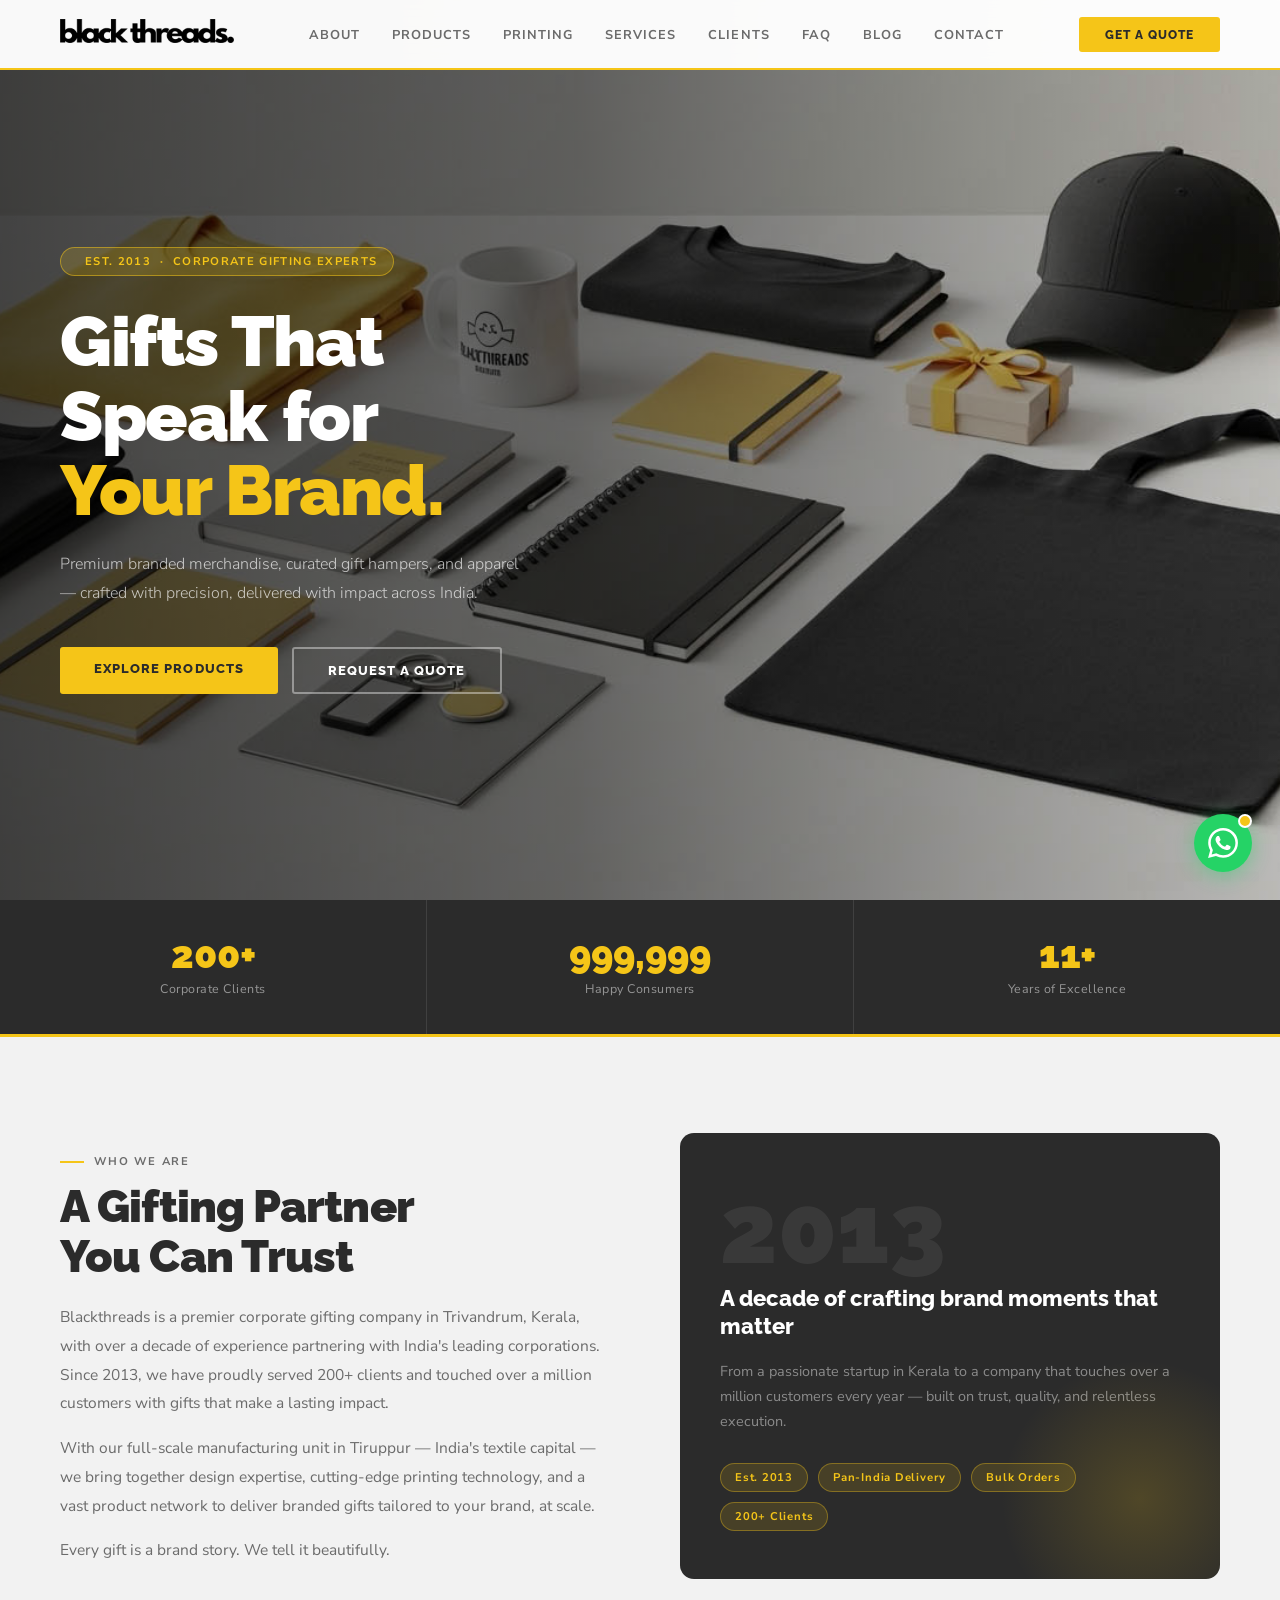
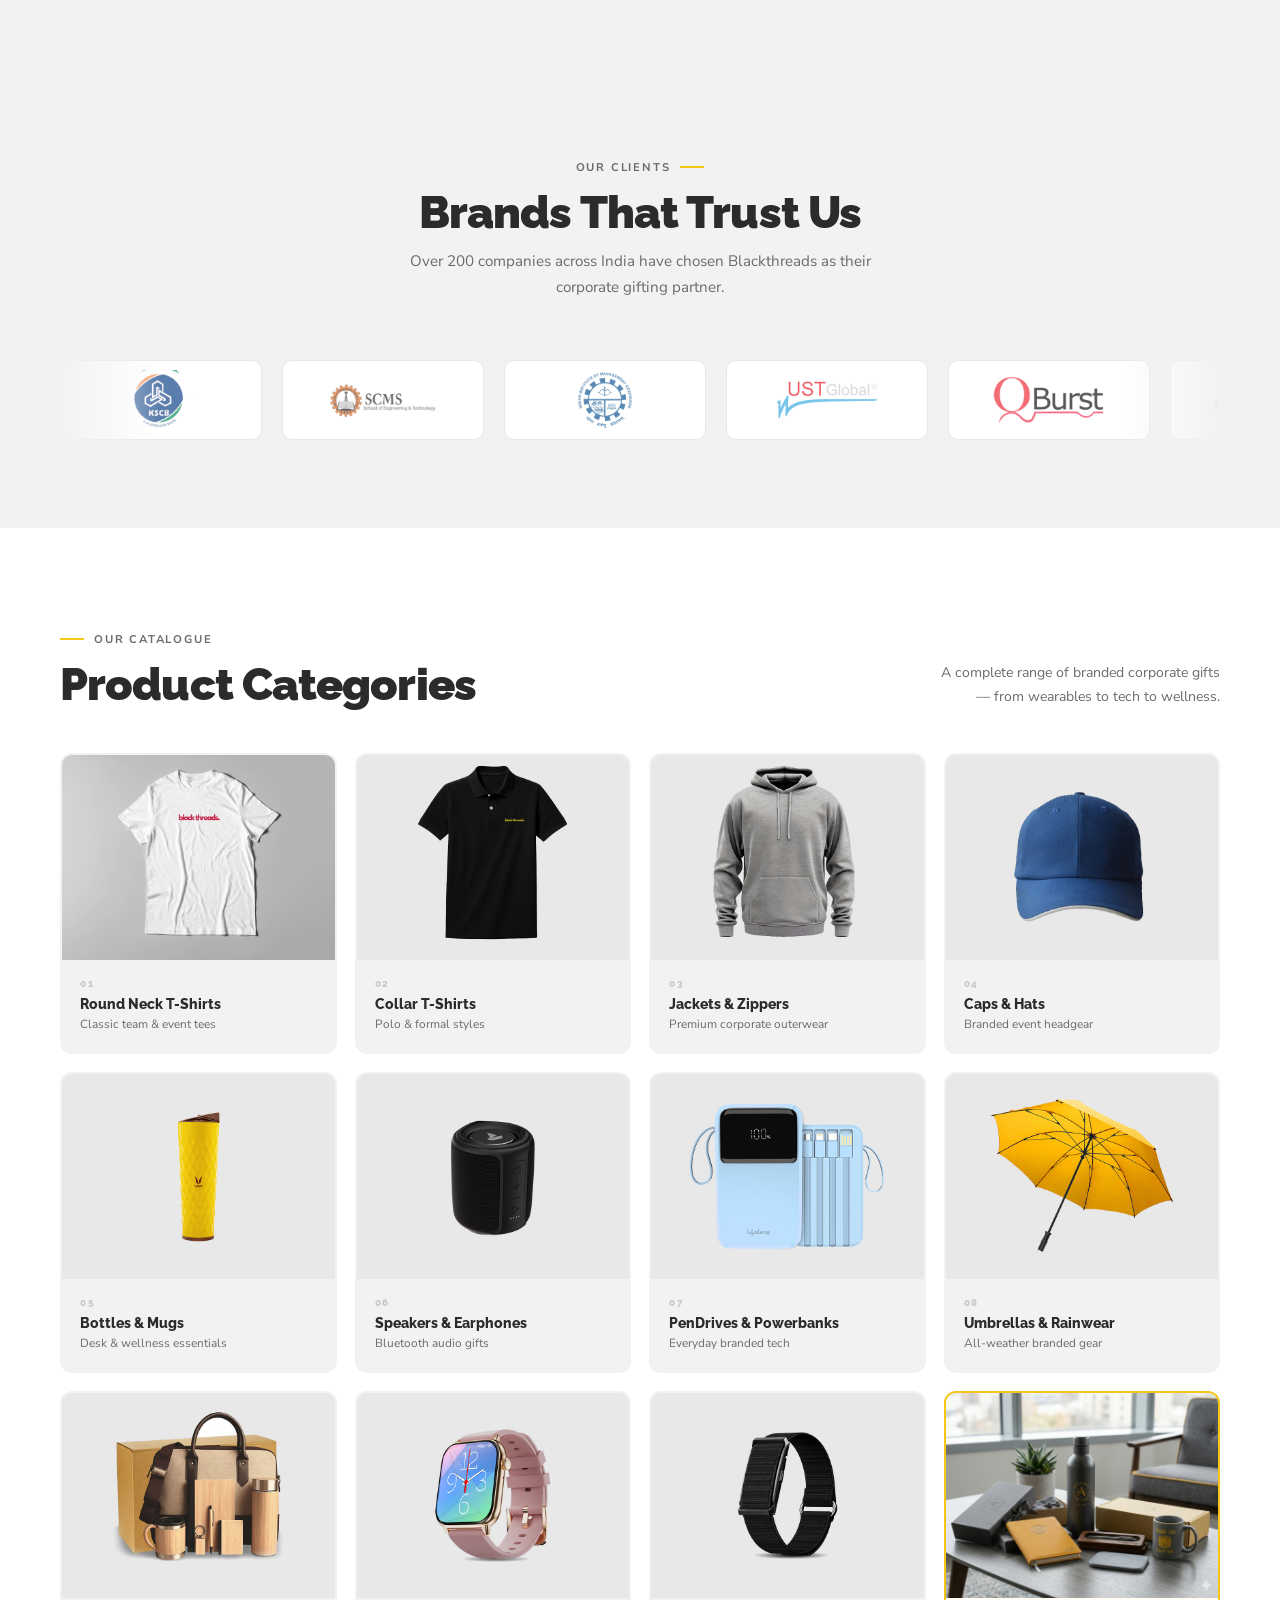
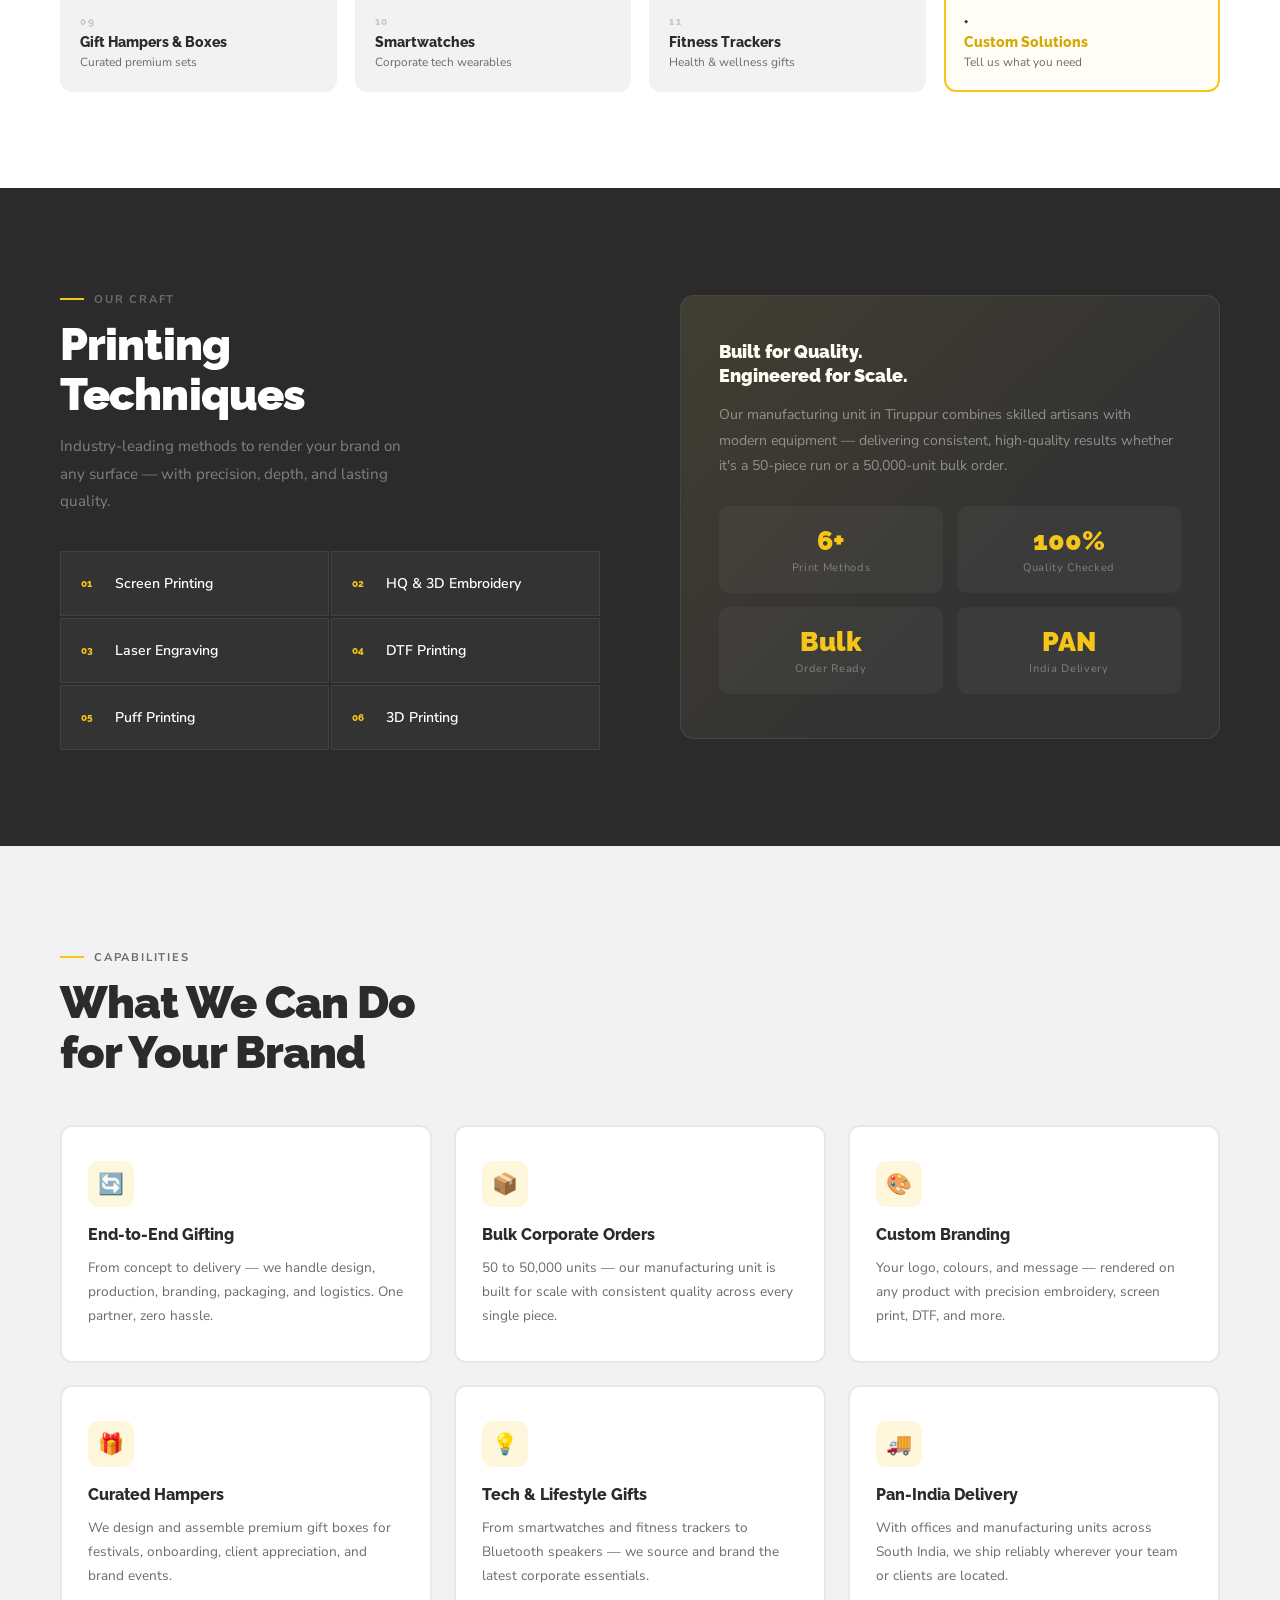
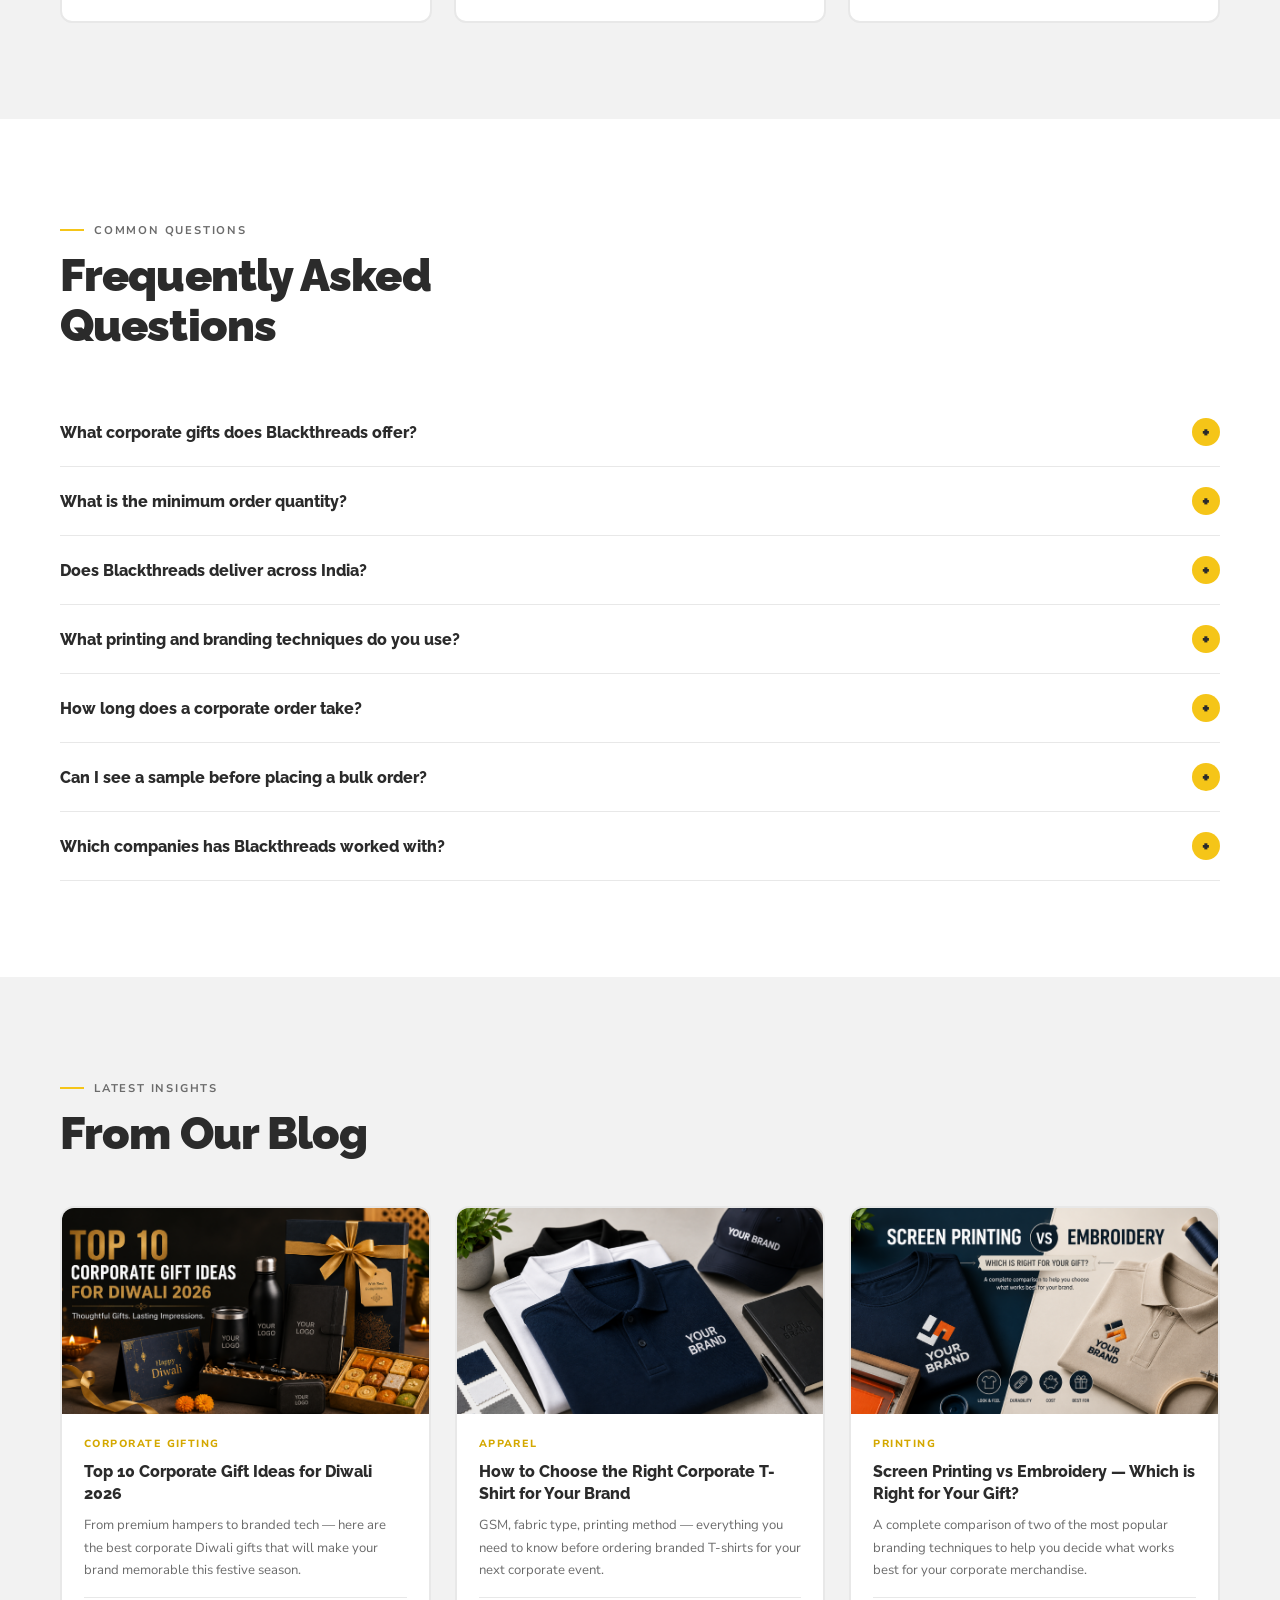
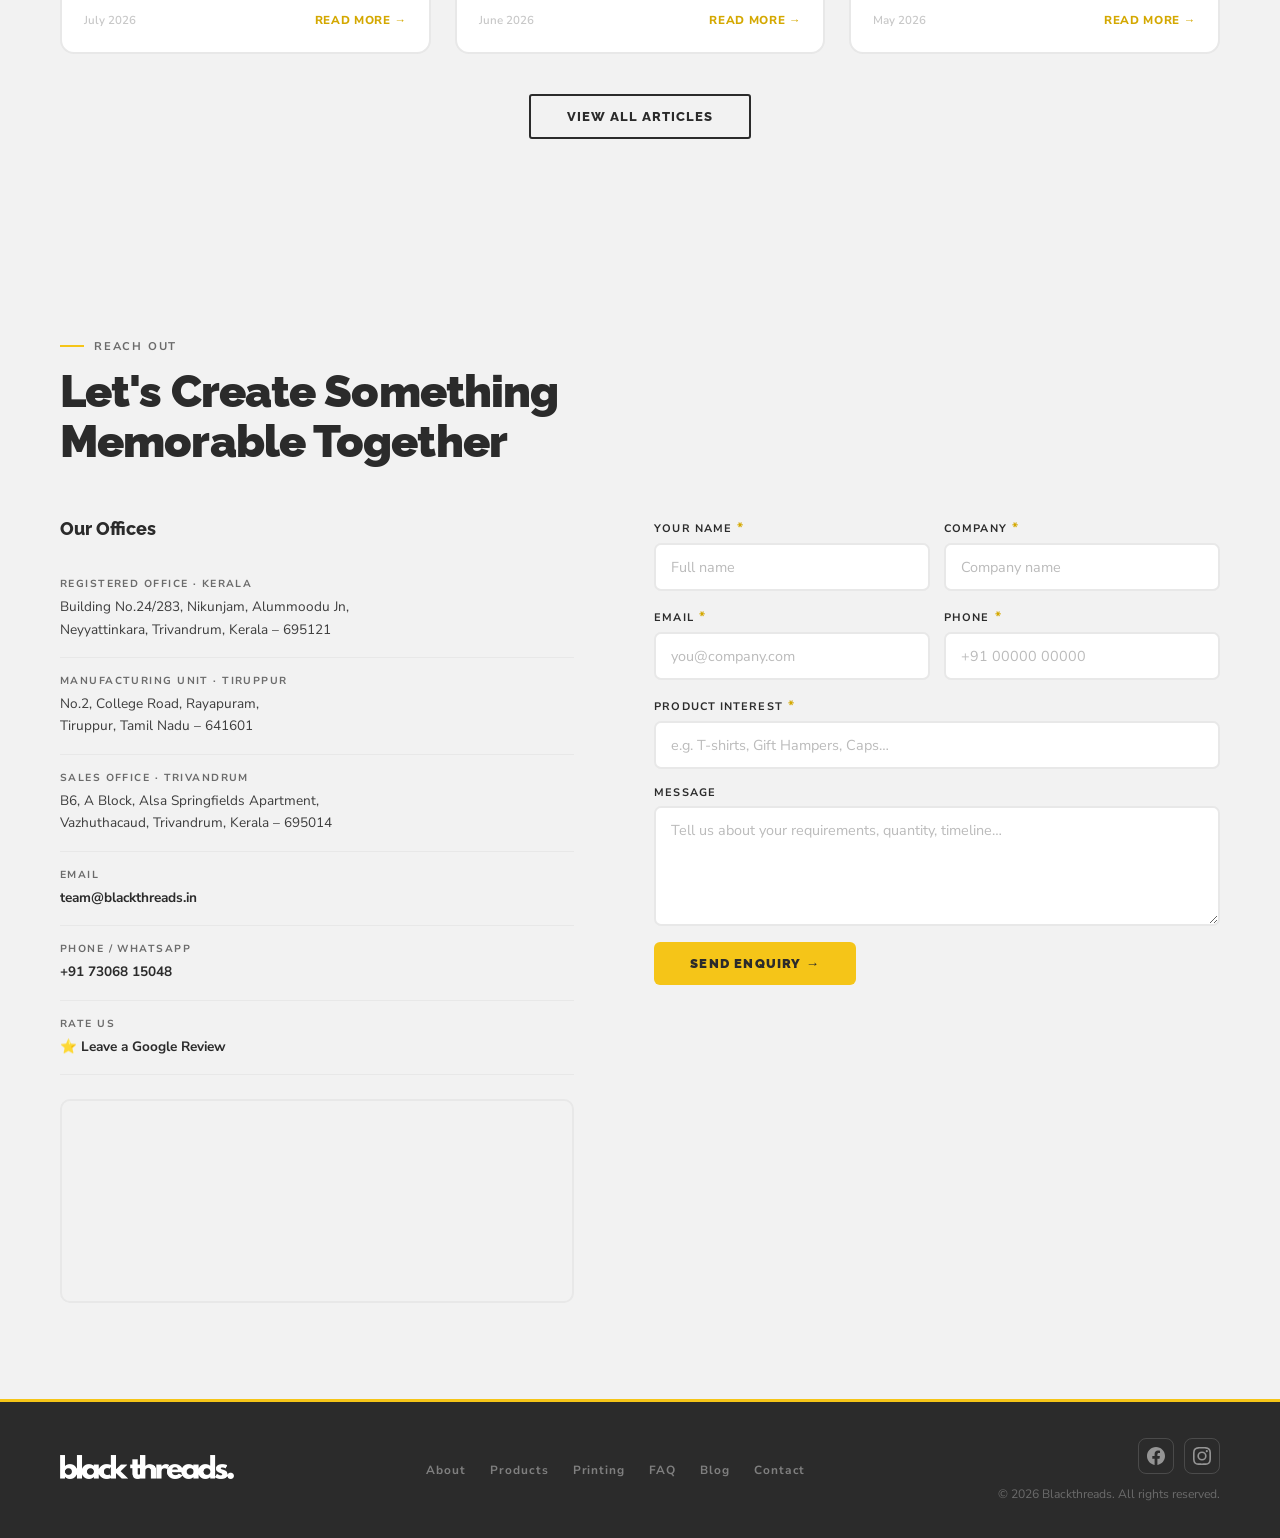
==== commit 5e8ff327: "Add files via upload" ====
--- a/index.html
+++ b/index.html
@@ -463,12 +463,33 @@
 .mobile-menu a.mobile-cta:hover { background: var(--yellow-dark); }
 
 /* FOOTER */
-footer { background: var(--charcoal); padding: 36px 60px; display: flex; align-items: center; justify-content: space-between; border-top: 3px solid var(--yellow); }
+footer {
+  background: var(--charcoal); padding: 36px 60px;
+  display: flex; align-items: center; justify-content: space-between;
+  border-top: 3px solid var(--yellow); gap: 24px; flex-wrap: wrap;
+}
 .footer-logo-img { height: 25px; width: auto; object-fit: contain; filter: brightness(0) invert(1); }
-.footer-links { display: flex; gap: 24px; }
+.footer-links { display: flex; gap: 24px; flex-wrap: wrap; }
 .footer-links a { font-size: 0.74rem; color: rgba(255,255,255,0.4); text-decoration: none; font-weight: 700; letter-spacing: 0.08em; transition: color 0.2s; }
 .footer-links a:hover { color: var(--yellow); }
+.footer-right { display: flex; flex-direction: column; align-items: flex-end; gap: 12px; }
+.footer-social { display: flex; gap: 10px; }
+.social-icon {
+  width: 36px; height: 36px; border-radius: 8px;
+  border: 1px solid rgba(255,255,255,0.15);
+  display: flex; align-items: center; justify-content: center;
+  color: rgba(255,255,255,0.5);
+  transition: background 0.2s, color 0.2s, border-color 0.2s, transform 0.2s;
+  text-decoration: none;
+}
+.social-icon:hover { background: var(--yellow); color: var(--charcoal); border-color: var(--yellow); transform: translateY(-2px); }
 .footer-copy { font-size: 0.76rem; color: rgba(255,255,255,0.3); }
+
+@media (max-width: 640px) {
+  footer { padding: 28px 20px; flex-direction: column; align-items: center; text-align: center; }
+  .footer-right { align-items: center; }
+  .footer-links { justify-content: center; }
+}
 
 /* ANIMATIONS */
 @keyframes fadeUp { from { opacity: 0; transform: translateY(28px); } to { opacity: 1; transform: translateY(0); } }
@@ -1086,7 +1107,7 @@
       <div class="co-row"><div class="co-type">Sales Office · Trivandrum</div><div class="co-val">B6, A Block, Alsa Springfields Apartment,<br>Vazhuthacaud, Trivandrum, Kerala – 695014</div></div>
       <div class="co-row"><div class="co-type">Email</div><div class="co-val"><a href="mailto:team@blackthreads.in">team@blackthreads.in</a></div></div>
       <div class="co-row"><div class="co-type">Phone / WhatsApp</div><div class="co-val"><a href="tel:+917306815048">+91 73068 15048</a></div></div>
-      <div class="co-row"><div class="co-type">Rate Us</div><div class="co-val"><a href="https://share.google/lncwJZd8v7dPJZPsS" target="_blank" rel="noopener">⭐ Leave a Google Review</a></div></div>
+      <div class="co-row"><div class="co-type">Rate Us</div><div class="co-val"><a href="https://g.page/r/CTFqpsD8OJAVEAI/review" target="_blank" rel="noopener">⭐ Leave a Google Review</a></div></div>
       <!-- Replace the src below with your actual Google Maps embed URL -->
       <div class="map-embed">
         <iframe
@@ -1136,7 +1157,17 @@
     <a href="blog.html">Blog</a>
     <a href="#contact">Contact</a>
   </div>
-  <div class="footer-copy">© 2026 Blackthreads. All rights reserved.</div>
+  <div class="footer-right">
+    <div class="footer-social">
+      <a href="https://www.facebook.com/blackthreadsgifting" target="_blank" rel="noopener" aria-label="Blackthreads on Facebook" class="social-icon">
+        <svg viewBox="0 0 24 24" fill="currentColor" width="18" height="18"><path d="M24 12.073c0-6.627-5.373-12-12-12s-12 5.373-12 12c0 5.99 4.388 10.954 10.125 11.854v-8.385H7.078v-3.47h3.047V9.43c0-3.007 1.792-4.669 4.533-4.669 1.312 0 2.686.235 2.686.235v2.953H15.83c-1.491 0-1.956.925-1.956 1.874v2.25h3.328l-.532 3.47h-2.796v8.385C19.612 23.027 24 18.062 24 12.073z"/></svg>
+      </a>
+      <a href="https://www.instagram.com/blackthreads_india" target="_blank" rel="noopener" aria-label="Blackthreads on Instagram" class="social-icon">
+        <svg viewBox="0 0 24 24" fill="currentColor" width="18" height="18"><path d="M12 2.163c3.204 0 3.584.012 4.85.07 3.252.148 4.771 1.691 4.919 4.919.058 1.265.069 1.645.069 4.849 0 3.205-.012 3.584-.069 4.849-.149 3.225-1.664 4.771-4.919 4.919-1.266.058-1.644.07-4.85.07-3.204 0-3.584-.012-4.849-.07-3.26-.149-4.771-1.699-4.919-4.92-.058-1.265-.07-1.644-.07-4.849 0-3.204.013-3.583.07-4.849.149-3.227 1.664-4.771 4.919-4.919 1.266-.057 1.645-.069 4.849-.069zM12 0C8.741 0 8.333.014 7.053.072 2.695.272.273 2.69.073 7.052.014 8.333 0 8.741 0 12c0 3.259.014 3.668.072 4.948.2 4.358 2.618 6.78 6.98 6.98C8.333 23.986 8.741 24 12 24c3.259 0 3.668-.014 4.948-.072 4.354-.2 6.782-2.618 6.979-6.98.059-1.28.073-1.689.073-4.948 0-3.259-.014-3.667-.072-4.947-.196-4.354-2.617-6.78-6.979-6.98C15.668.014 15.259 0 12 0zm0 5.838a6.162 6.162 0 100 12.324 6.162 6.162 0 000-12.324zM12 16a4 4 0 110-8 4 4 0 010 8zm6.406-11.845a1.44 1.44 0 100 2.881 1.44 1.44 0 000-2.881z"/></svg>
+      </a>
+    </div>
+    <div class="footer-copy">© 2026 Blackthreads. All rights reserved.</div>
+  </div>
 </footer>
 
 
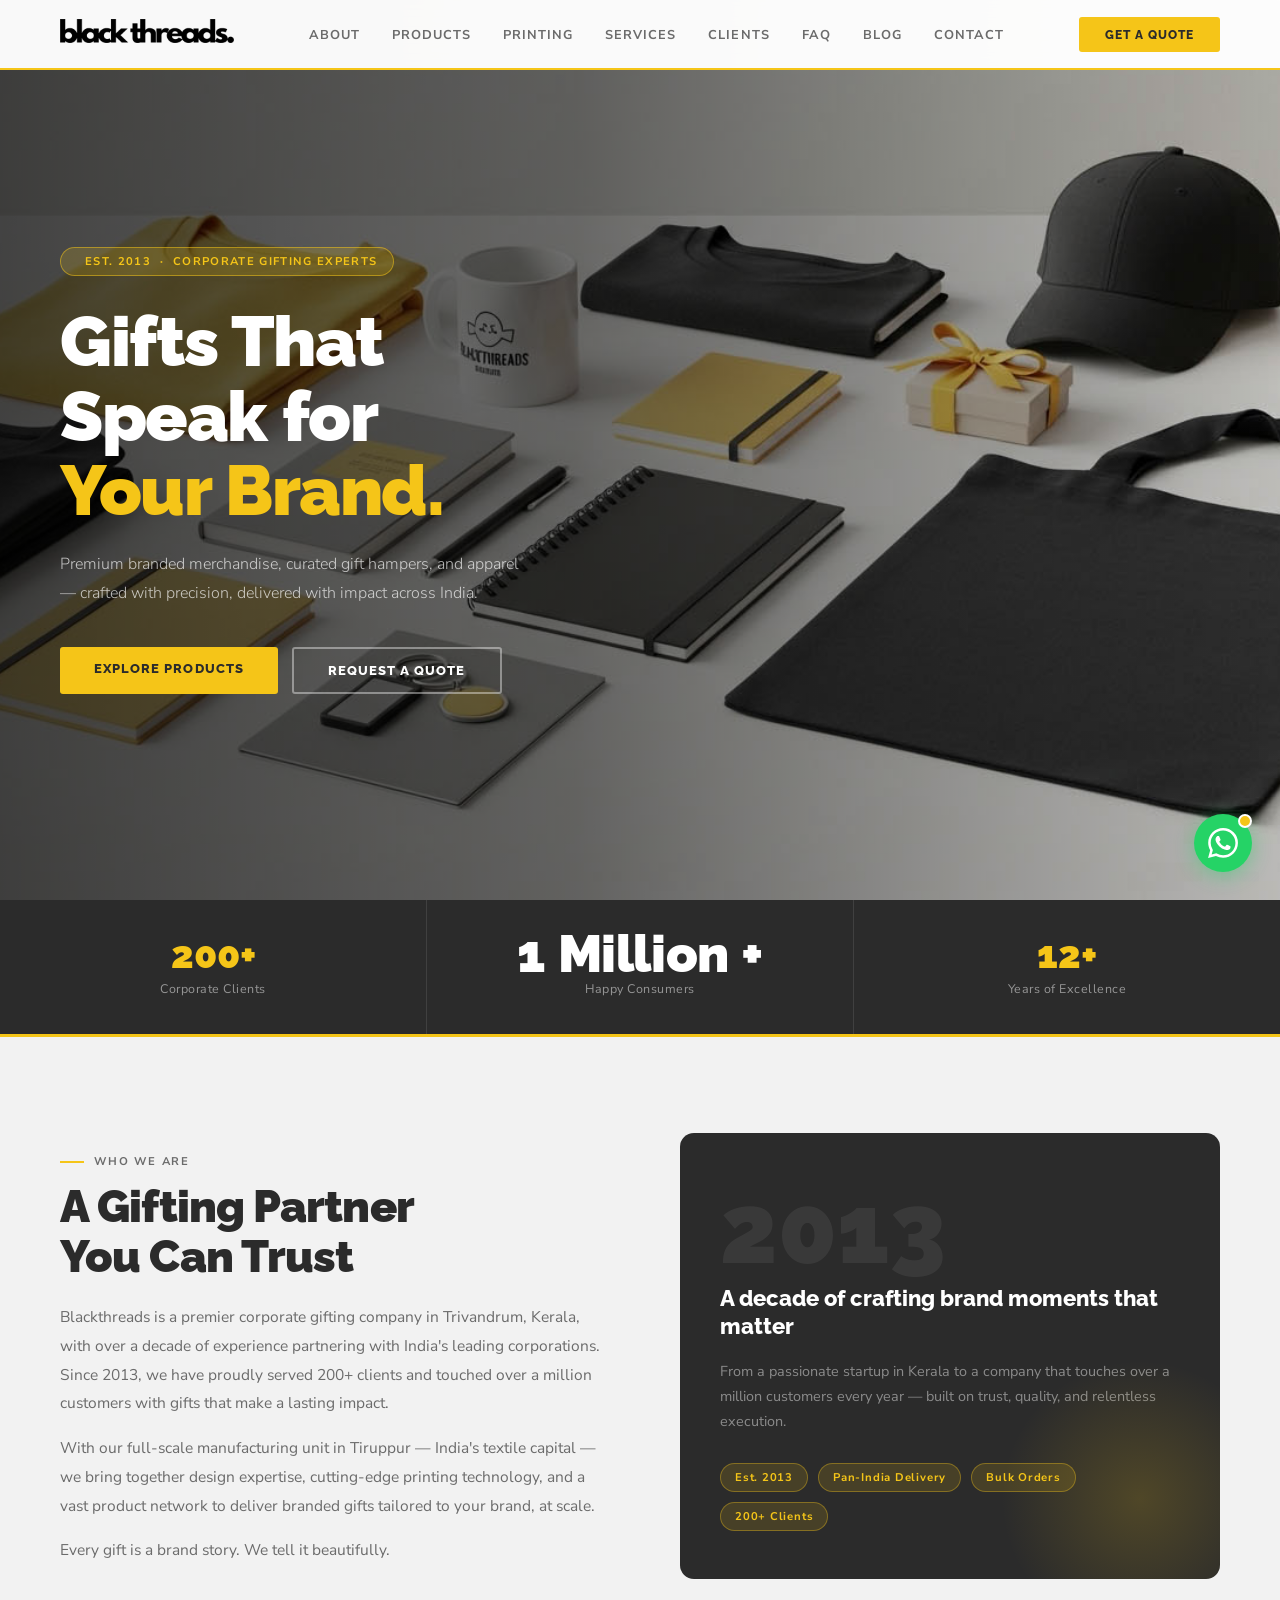
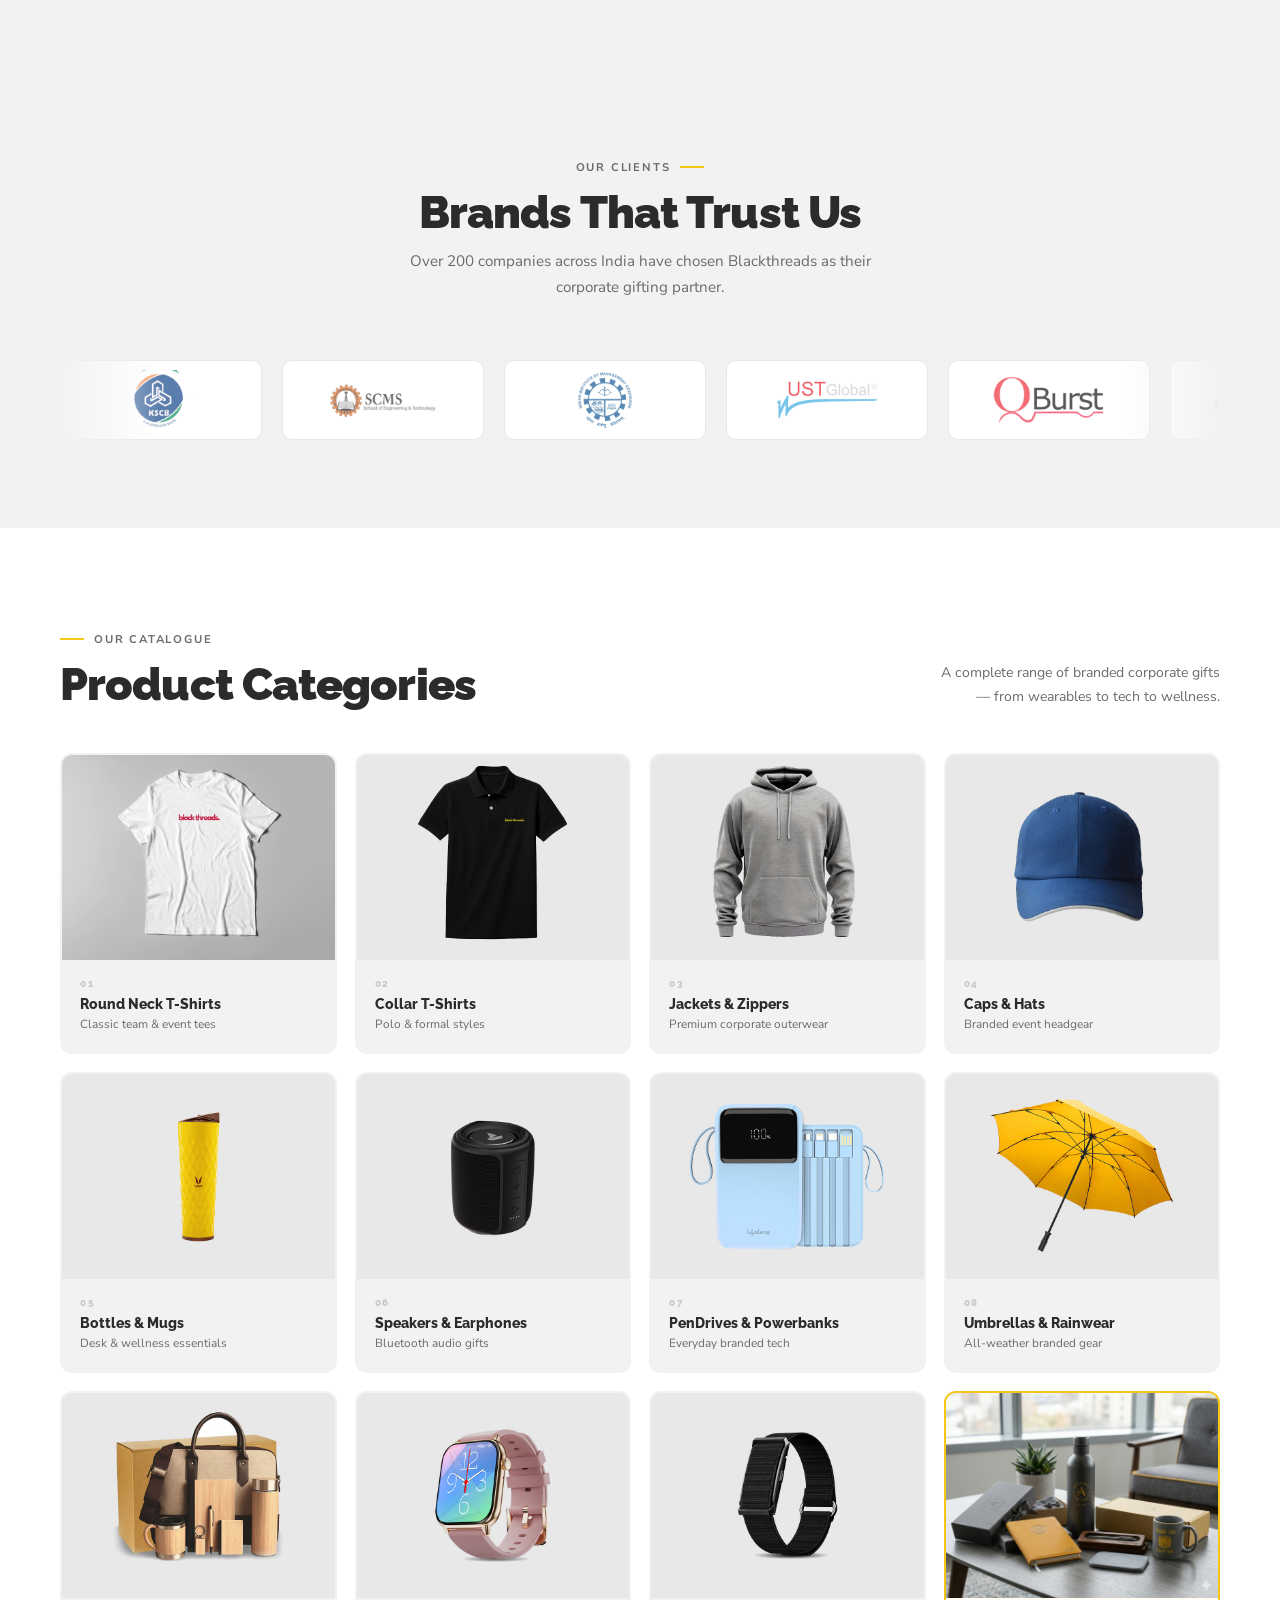
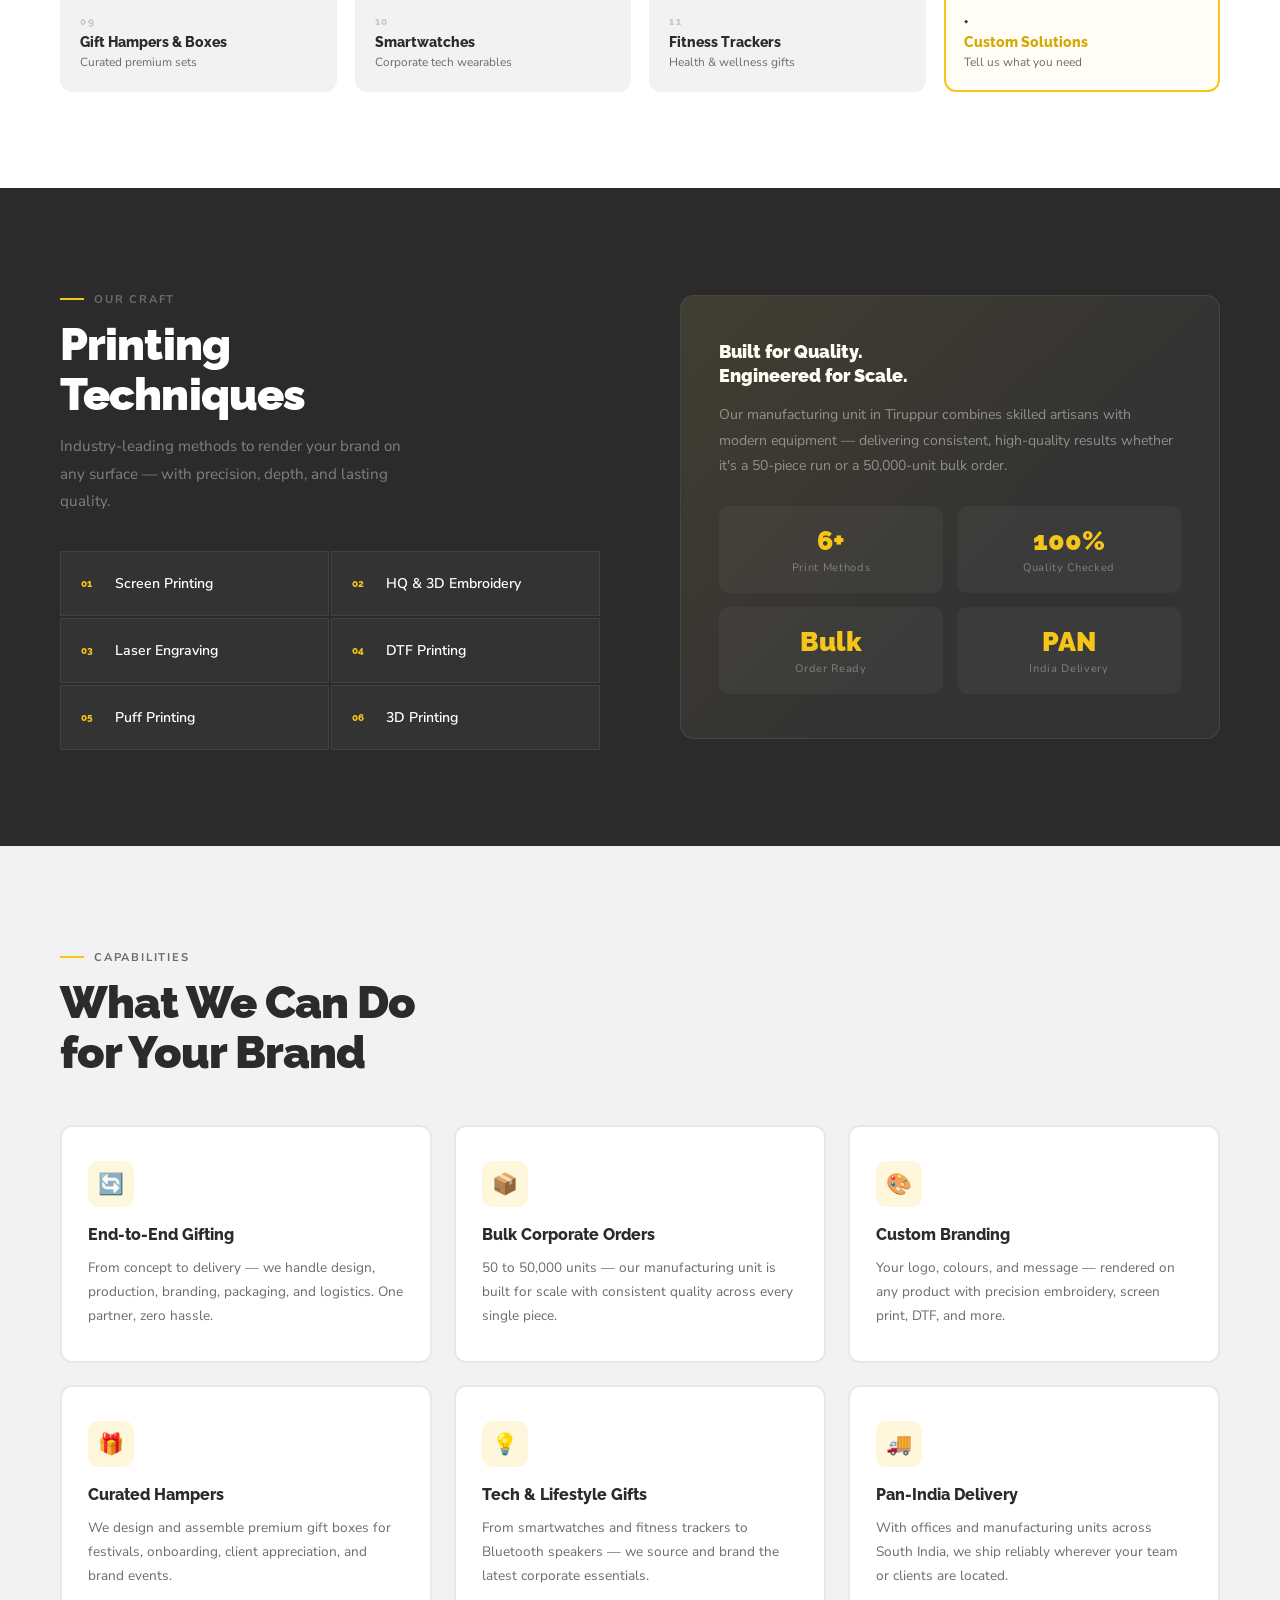
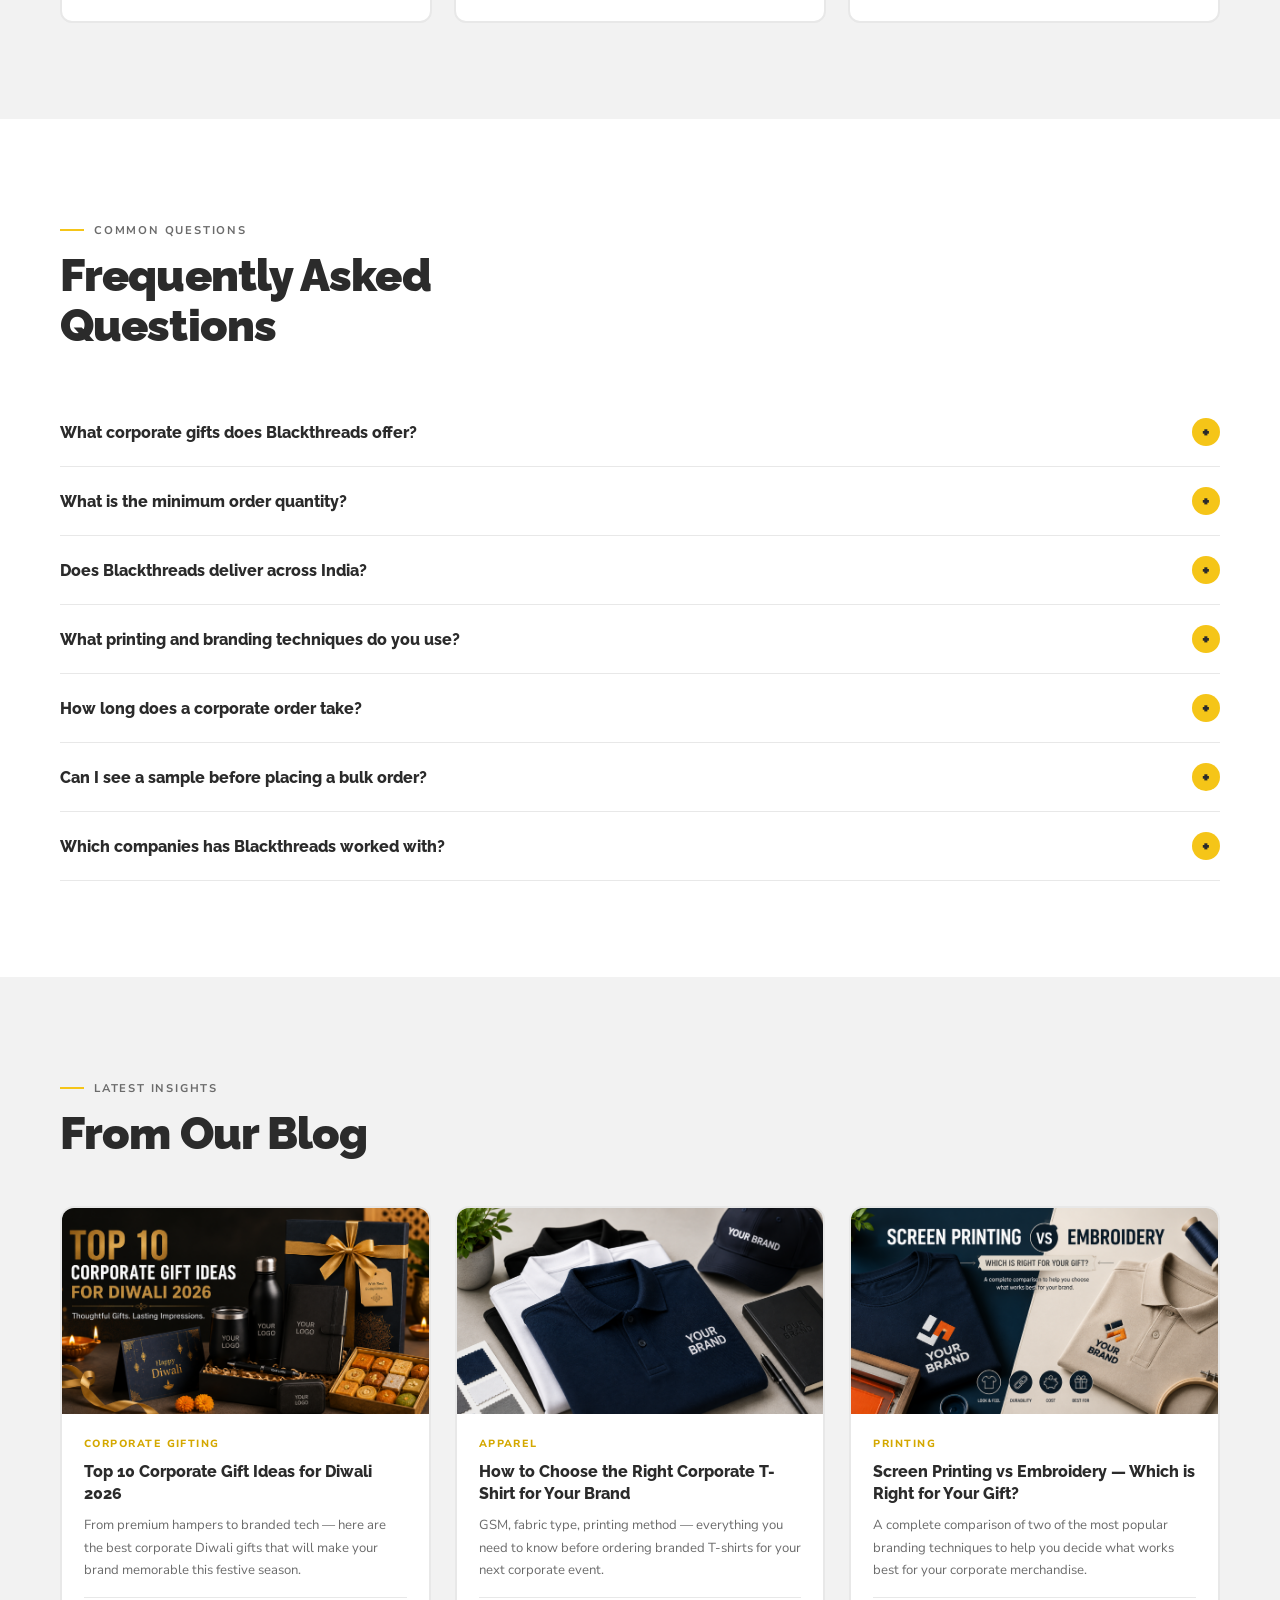
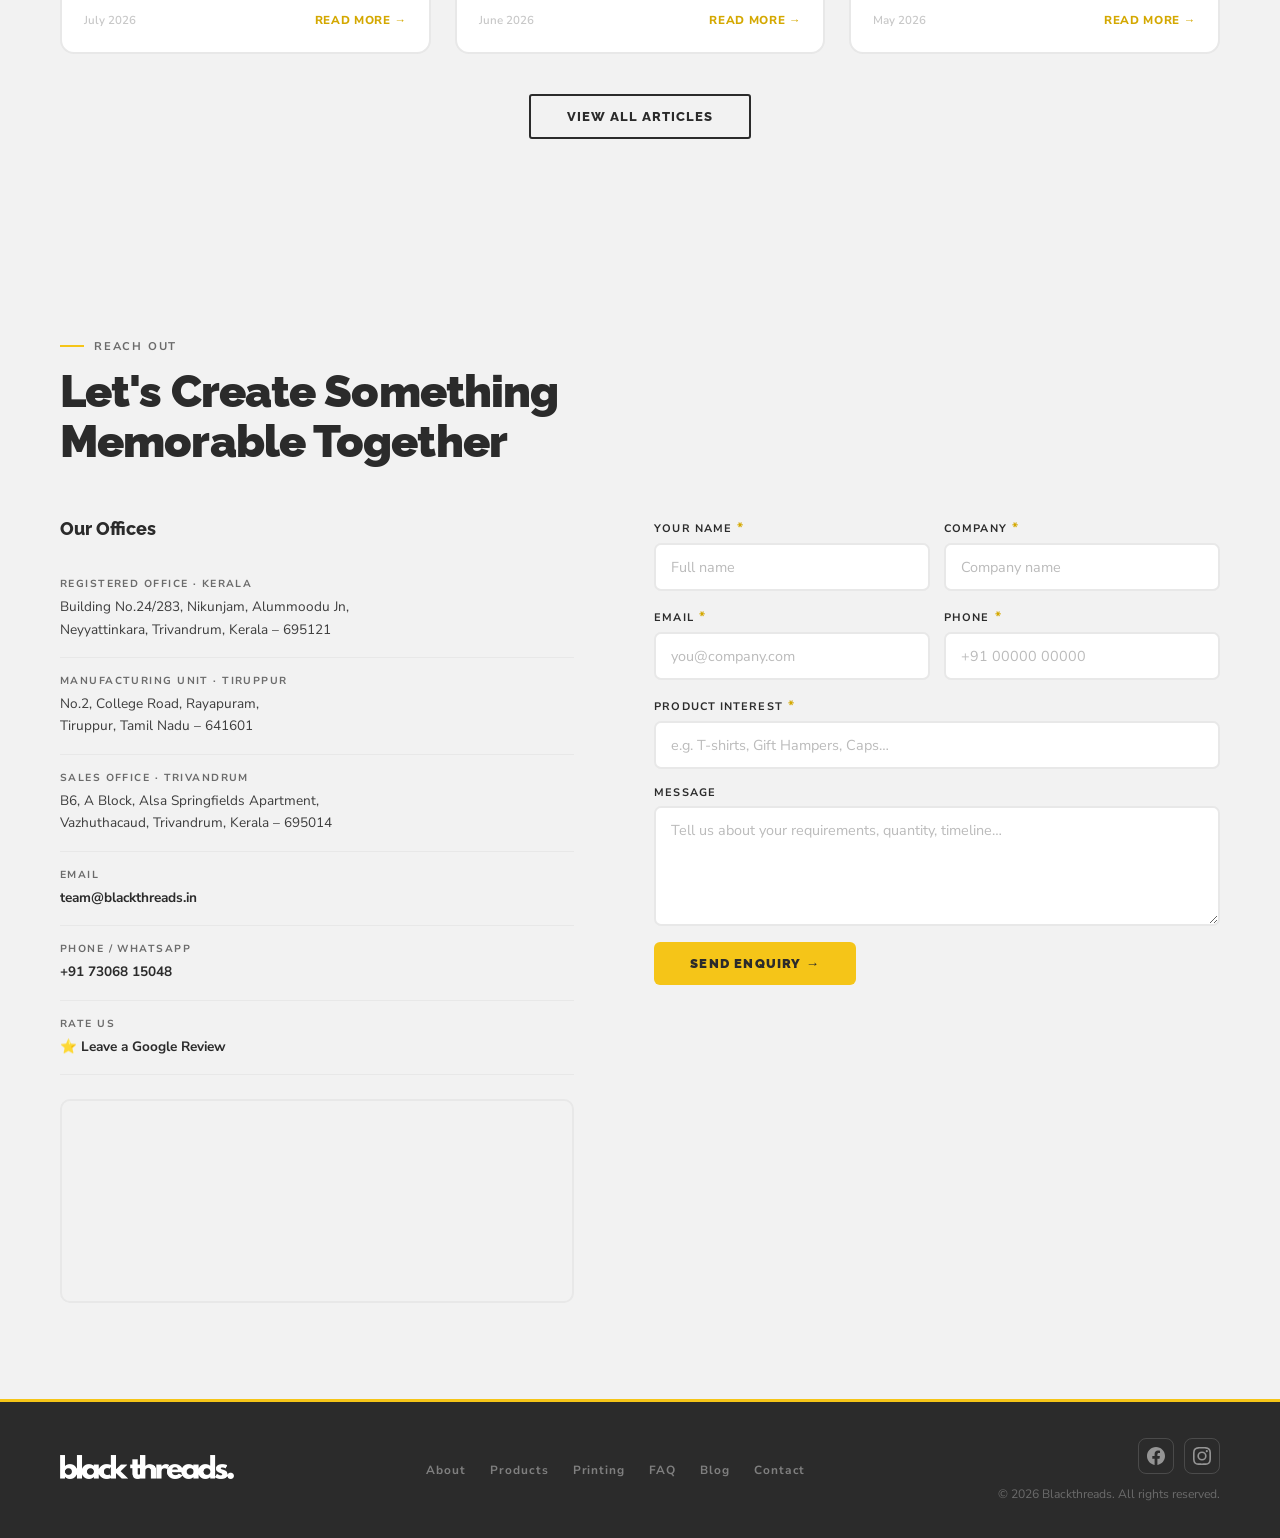
==== commit e134060b: "Add files via upload" ====
--- a/index.html
+++ b/index.html
@@ -13,6 +13,15 @@
 <meta name="author" content="Blackthreads">
 <meta name="robots" content="index, follow">
 <meta name="theme-color" content="#f5c518">
+
+<!-- Google Analytics -->
+<script async src="https://www.googletagmanager.com/gtag/js?id=G-XXXXXXXXXX"></script>
+<script>
+  window.dataLayer = window.dataLayer || [];
+  function gtag(){dataLayer.push(arguments);}
+  gtag('js', new Date());
+  gtag('config', 'G-GY9J0MSX3L');
+</script>
 
 <!-- ═══ SEO: CANONICAL ═══ -->
 <link rel="canonical" href="https://www.blackthreads.in/">
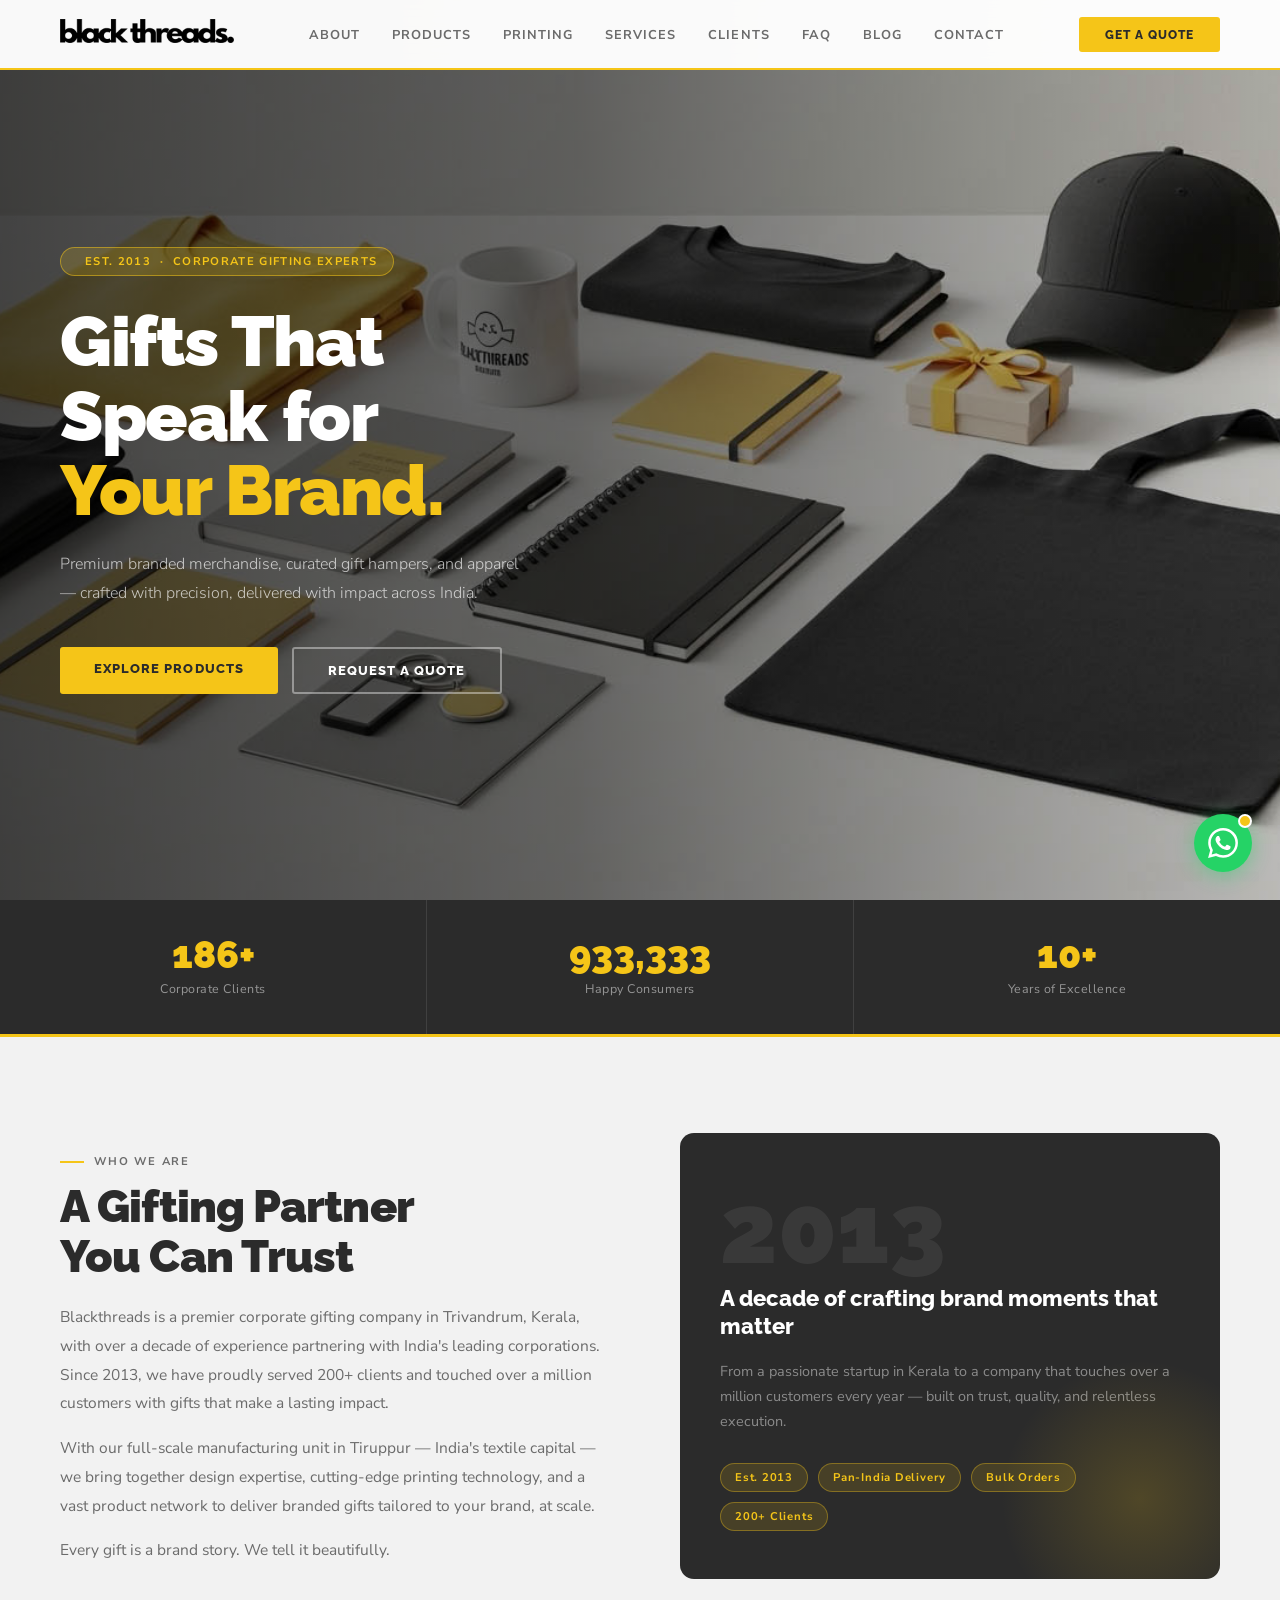
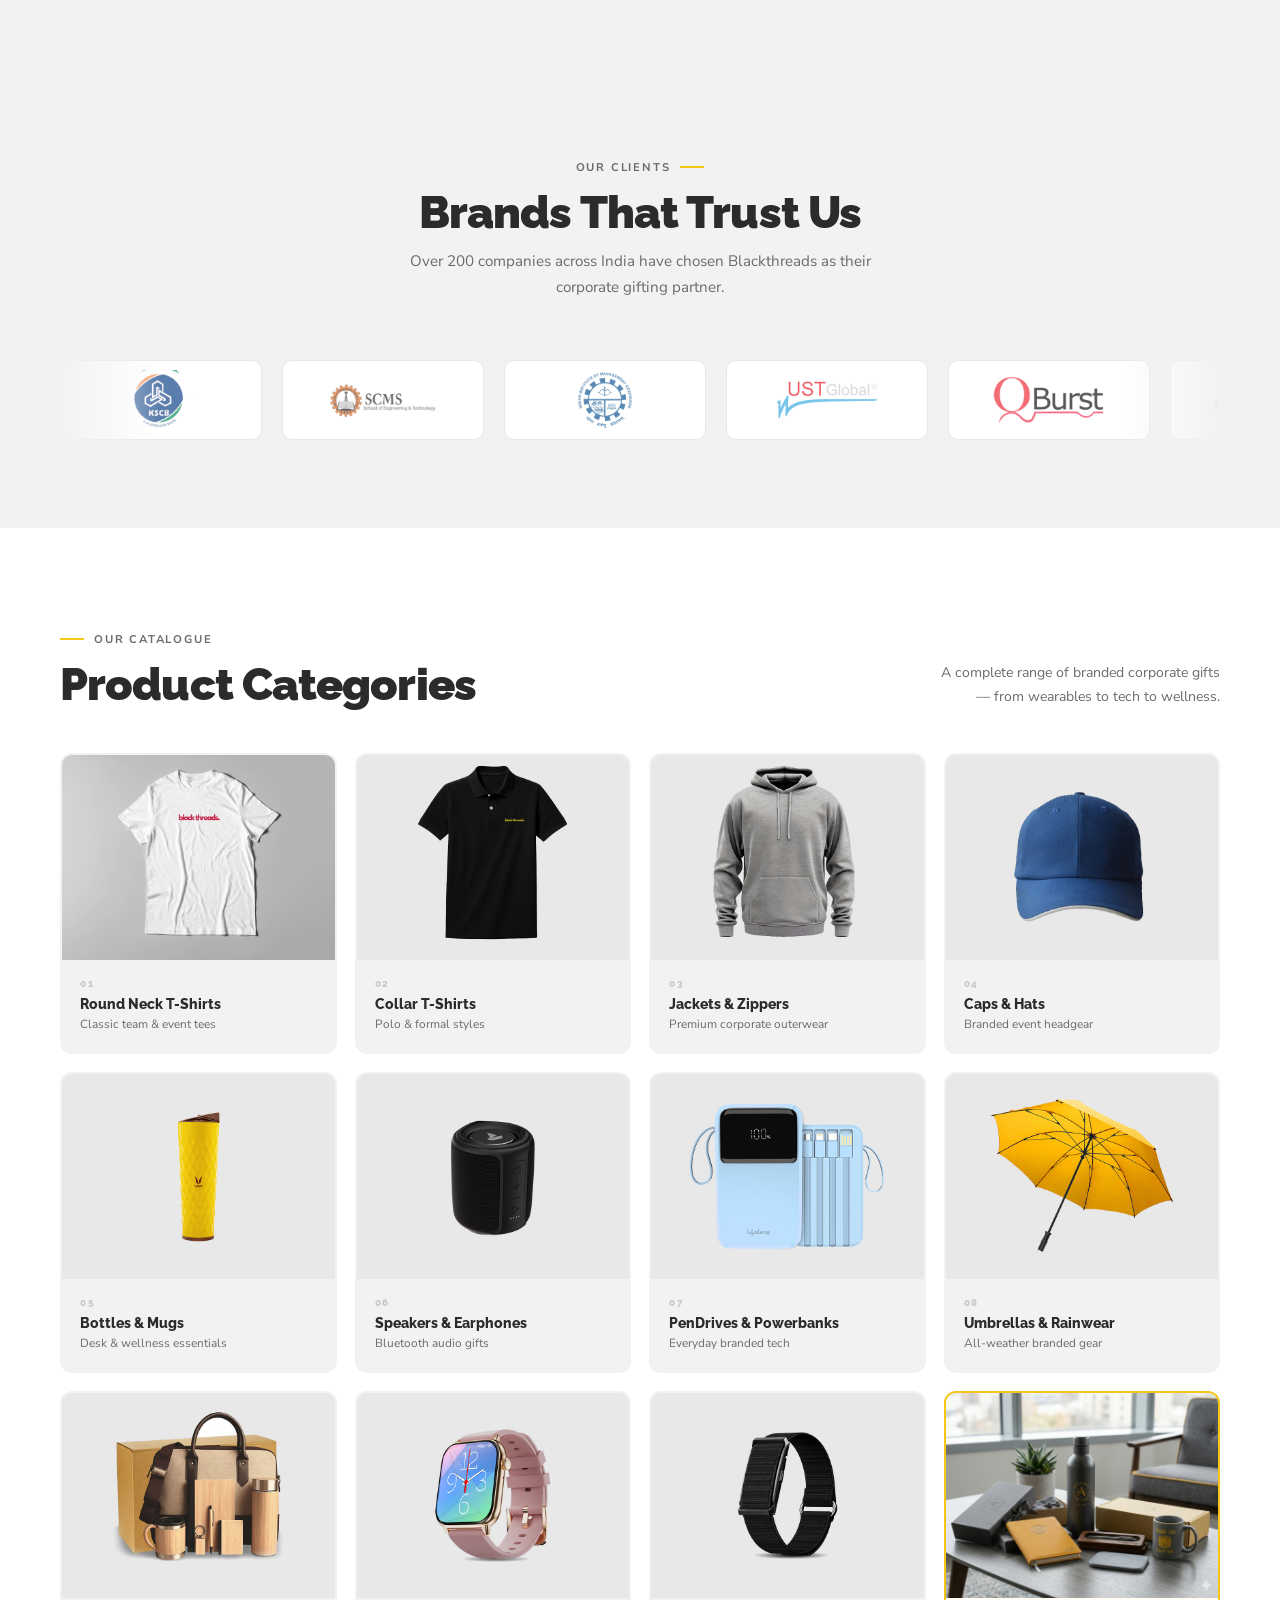
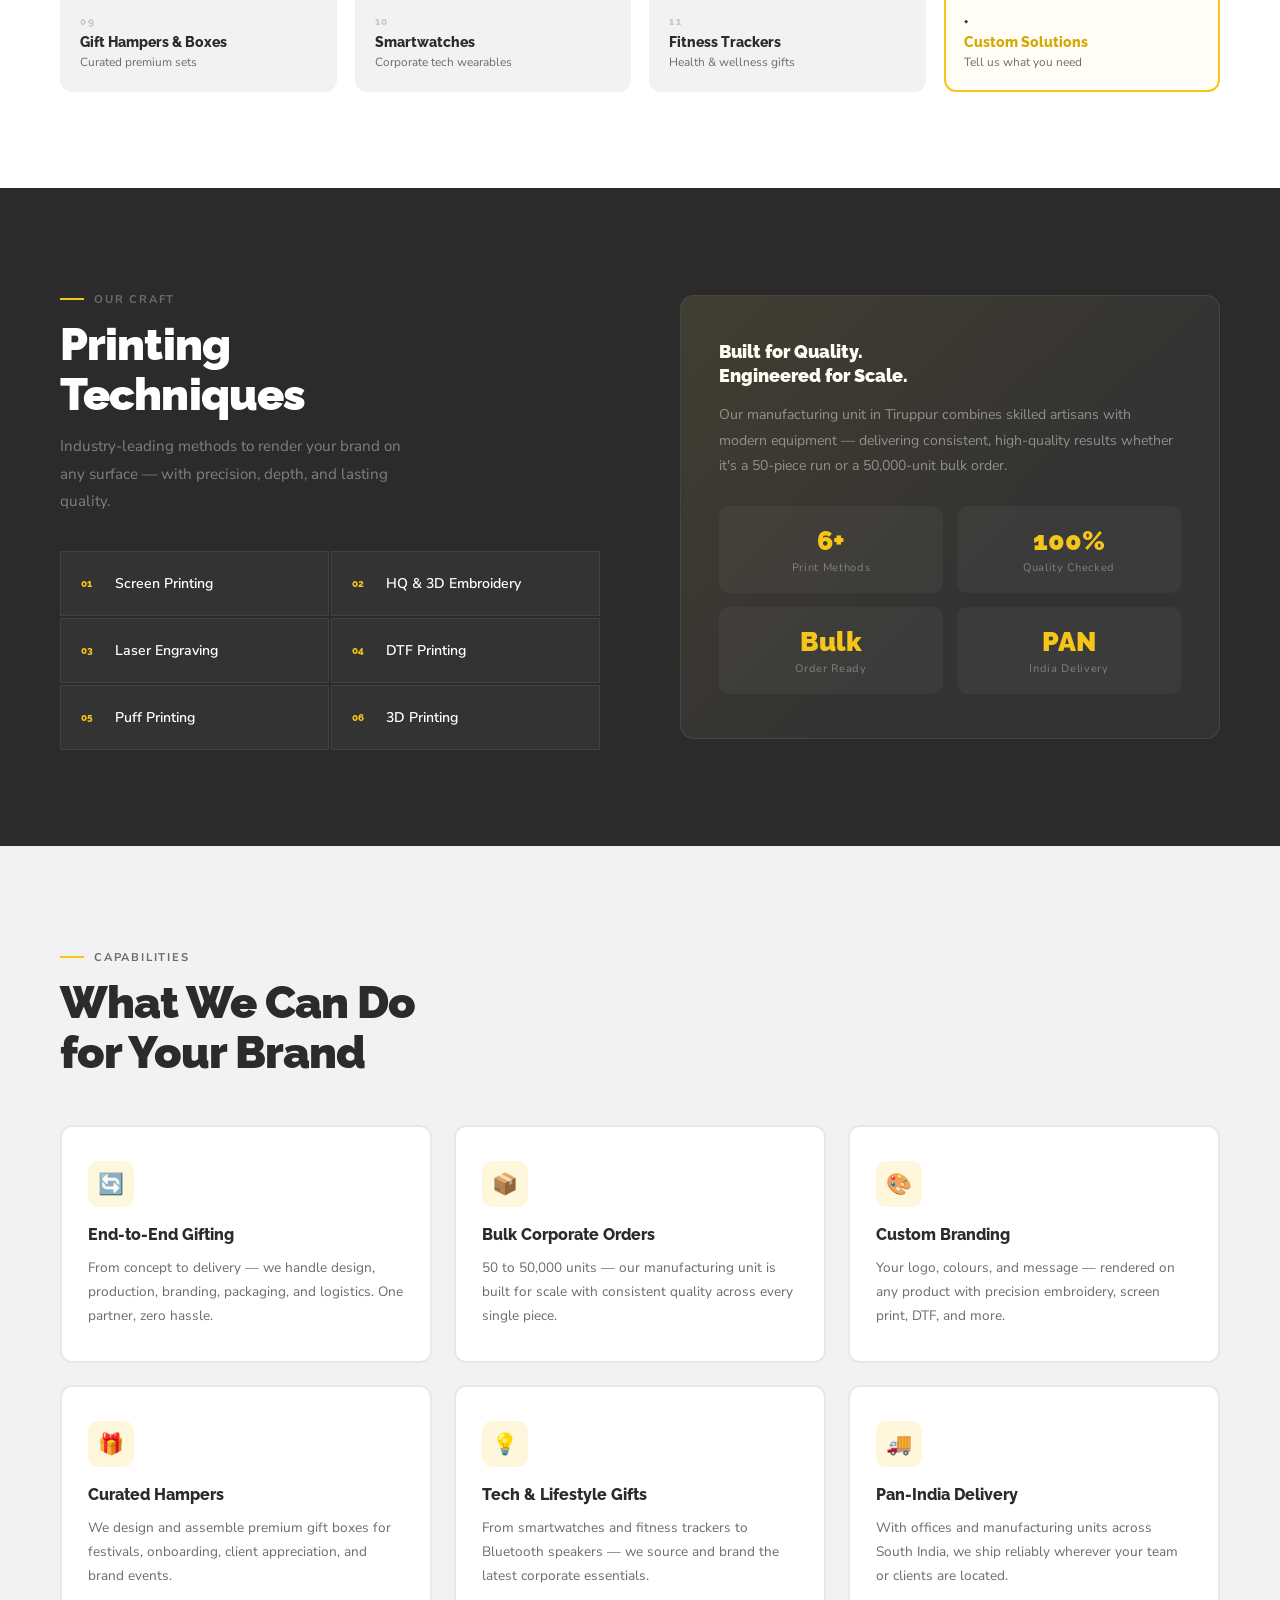
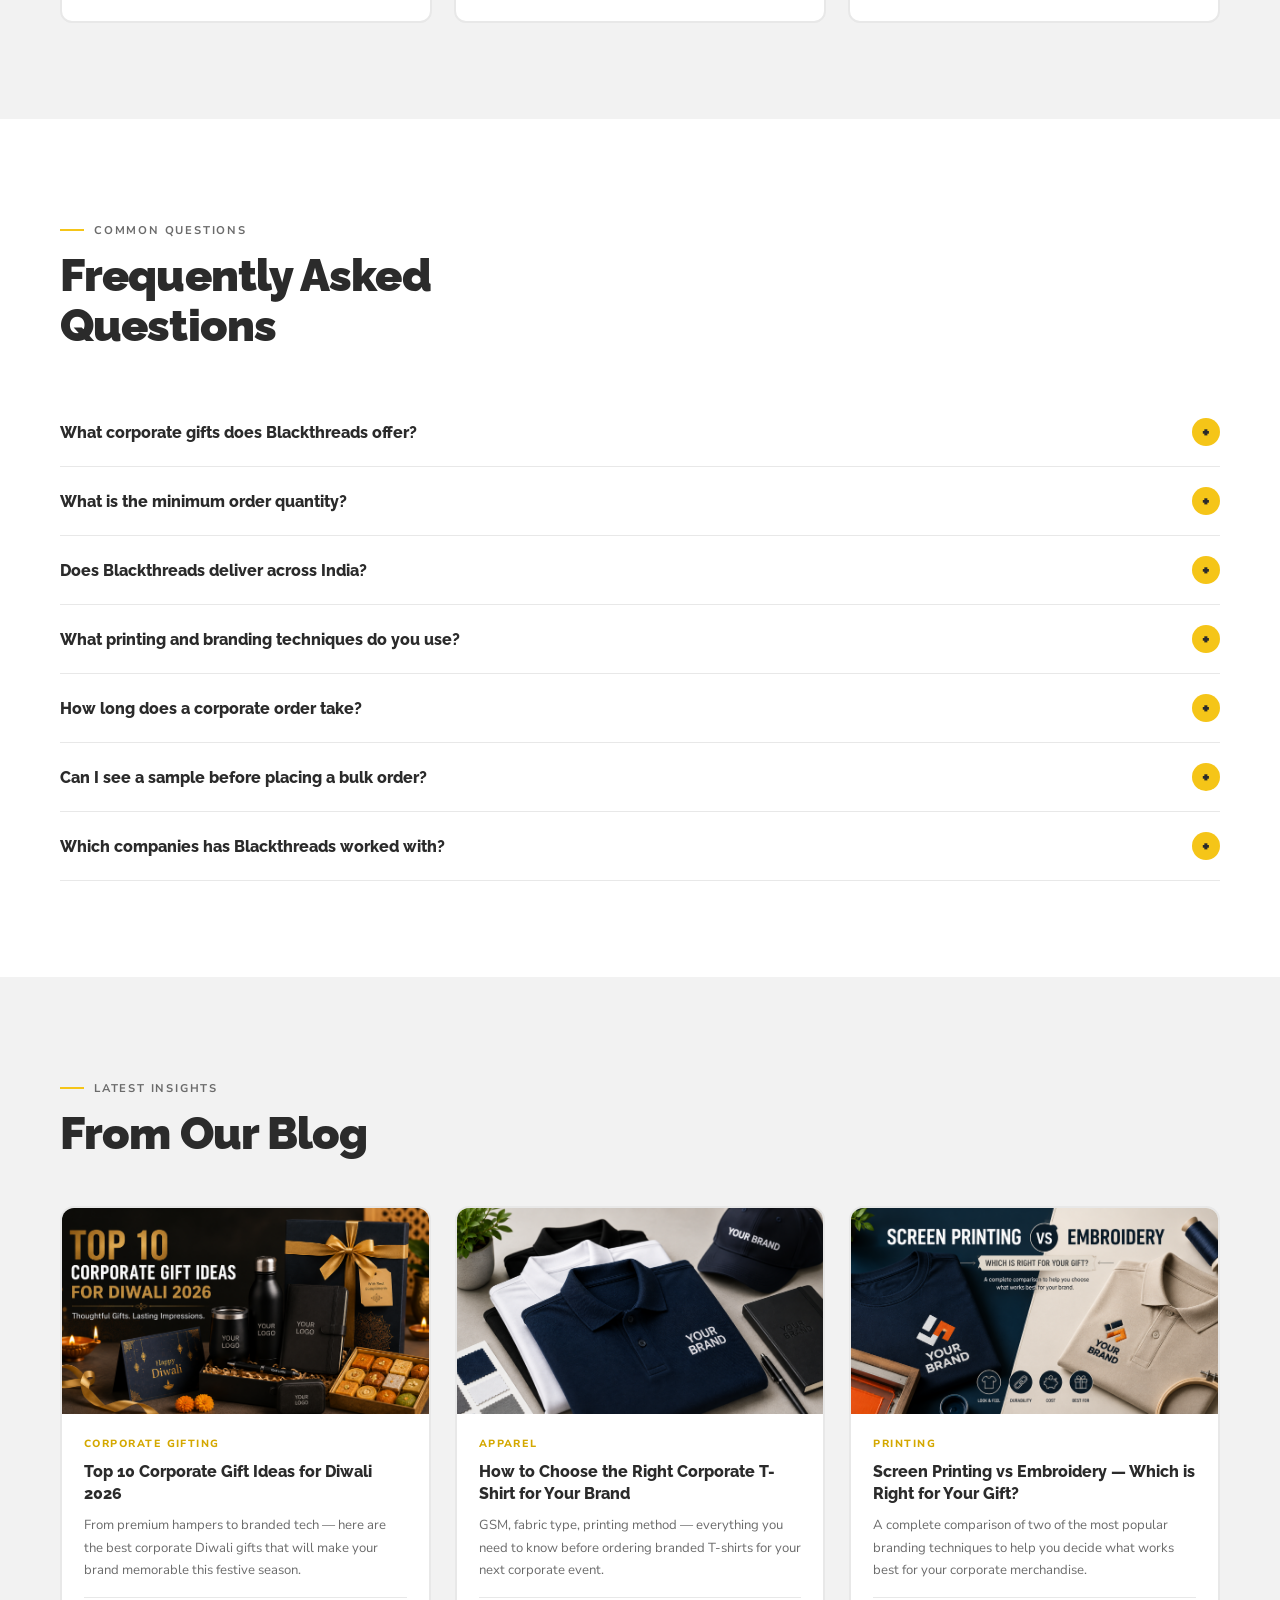
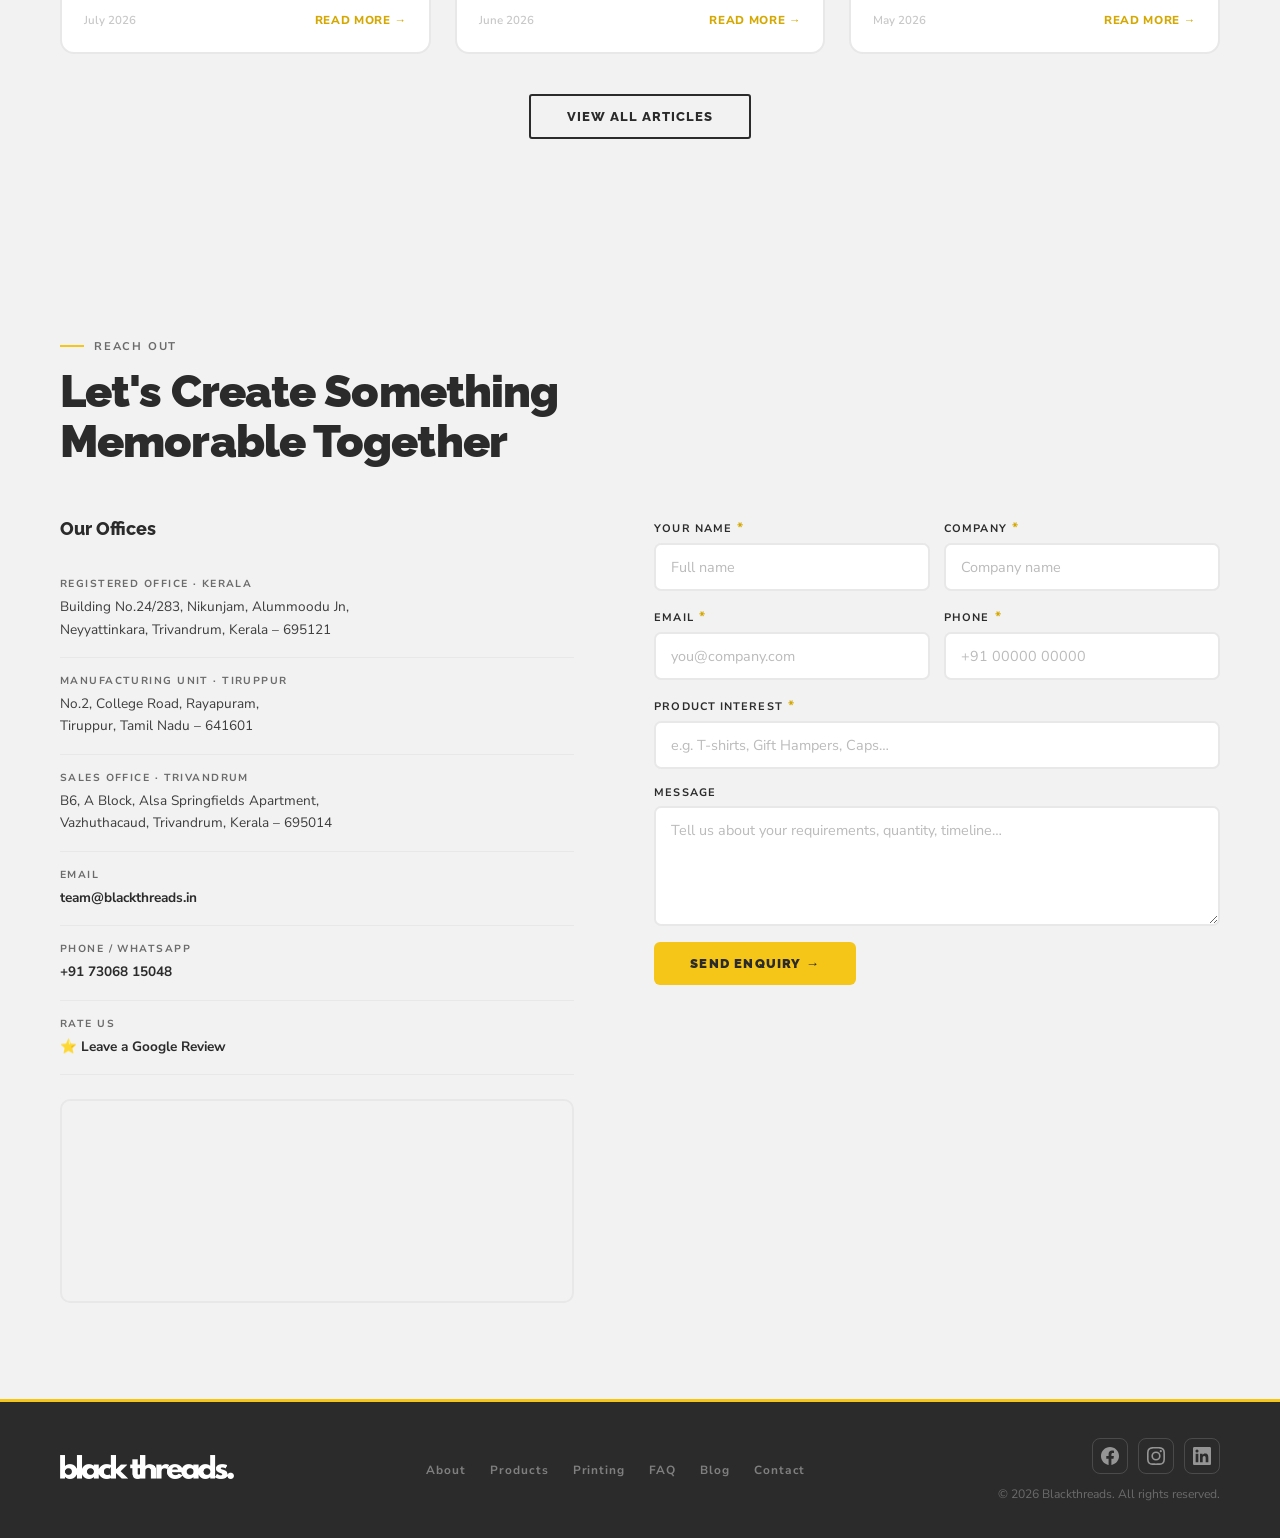
==== commit afbe33e2: "Add files via upload" ====
--- a/index.html
+++ b/index.html
@@ -1174,6 +1174,9 @@
       <a href="https://www.instagram.com/blackthreads_india" target="_blank" rel="noopener" aria-label="Blackthreads on Instagram" class="social-icon">
         <svg viewBox="0 0 24 24" fill="currentColor" width="18" height="18"><path d="M12 2.163c3.204 0 3.584.012 4.85.07 3.252.148 4.771 1.691 4.919 4.919.058 1.265.069 1.645.069 4.849 0 3.205-.012 3.584-.069 4.849-.149 3.225-1.664 4.771-4.919 4.919-1.266.058-1.644.07-4.85.07-3.204 0-3.584-.012-4.849-.07-3.26-.149-4.771-1.699-4.919-4.92-.058-1.265-.07-1.644-.07-4.849 0-3.204.013-3.583.07-4.849.149-3.227 1.664-4.771 4.919-4.919 1.266-.057 1.645-.069 4.849-.069zM12 0C8.741 0 8.333.014 7.053.072 2.695.272.273 2.69.073 7.052.014 8.333 0 8.741 0 12c0 3.259.014 3.668.072 4.948.2 4.358 2.618 6.78 6.98 6.98C8.333 23.986 8.741 24 12 24c3.259 0 3.668-.014 4.948-.072 4.354-.2 6.782-2.618 6.979-6.98.059-1.28.073-1.689.073-4.948 0-3.259-.014-3.667-.072-4.947-.196-4.354-2.617-6.78-6.979-6.98C15.668.014 15.259 0 12 0zm0 5.838a6.162 6.162 0 100 12.324 6.162 6.162 0 000-12.324zM12 16a4 4 0 110-8 4 4 0 010 8zm6.406-11.845a1.44 1.44 0 100 2.881 1.44 1.44 0 000-2.881z"/></svg>
       </a>
+      <a href="https://in.linkedin.com/company/blackthreads-clothing" target="_blank" rel="noopener" aria-label="Blackthreads on LinkedIn" class="social-icon">
+        <svg viewBox="0 0 24 24" fill="currentColor" width="18" height="18"><path d="M20.447 20.452h-3.554v-5.569c0-1.328-.027-3.037-1.852-3.037-1.853 0-2.136 1.445-2.136 2.939v5.667H9.351V9h3.414v1.561h.046c.477-.9 1.637-1.85 3.37-1.85 3.601 0 4.267 2.37 4.267 5.455v6.286zM5.337 7.433a2.062 2.062 0 01-2.063-2.065 2.064 2.064 0 112.063 2.065zm1.782 13.019H3.555V9h3.564v11.452zM22.225 0H1.771C.792 0 0 .774 0 1.729v20.542C0 23.227.792 24 1.771 24h20.451C23.2 24 24 23.227 24 22.271V1.729C24 .774 23.2 0 22.222 0h.003z"/></svg>
+      </a>
     </div>
     <div class="footer-copy">© 2026 Blackthreads. All rights reserved.</div>
   </div>
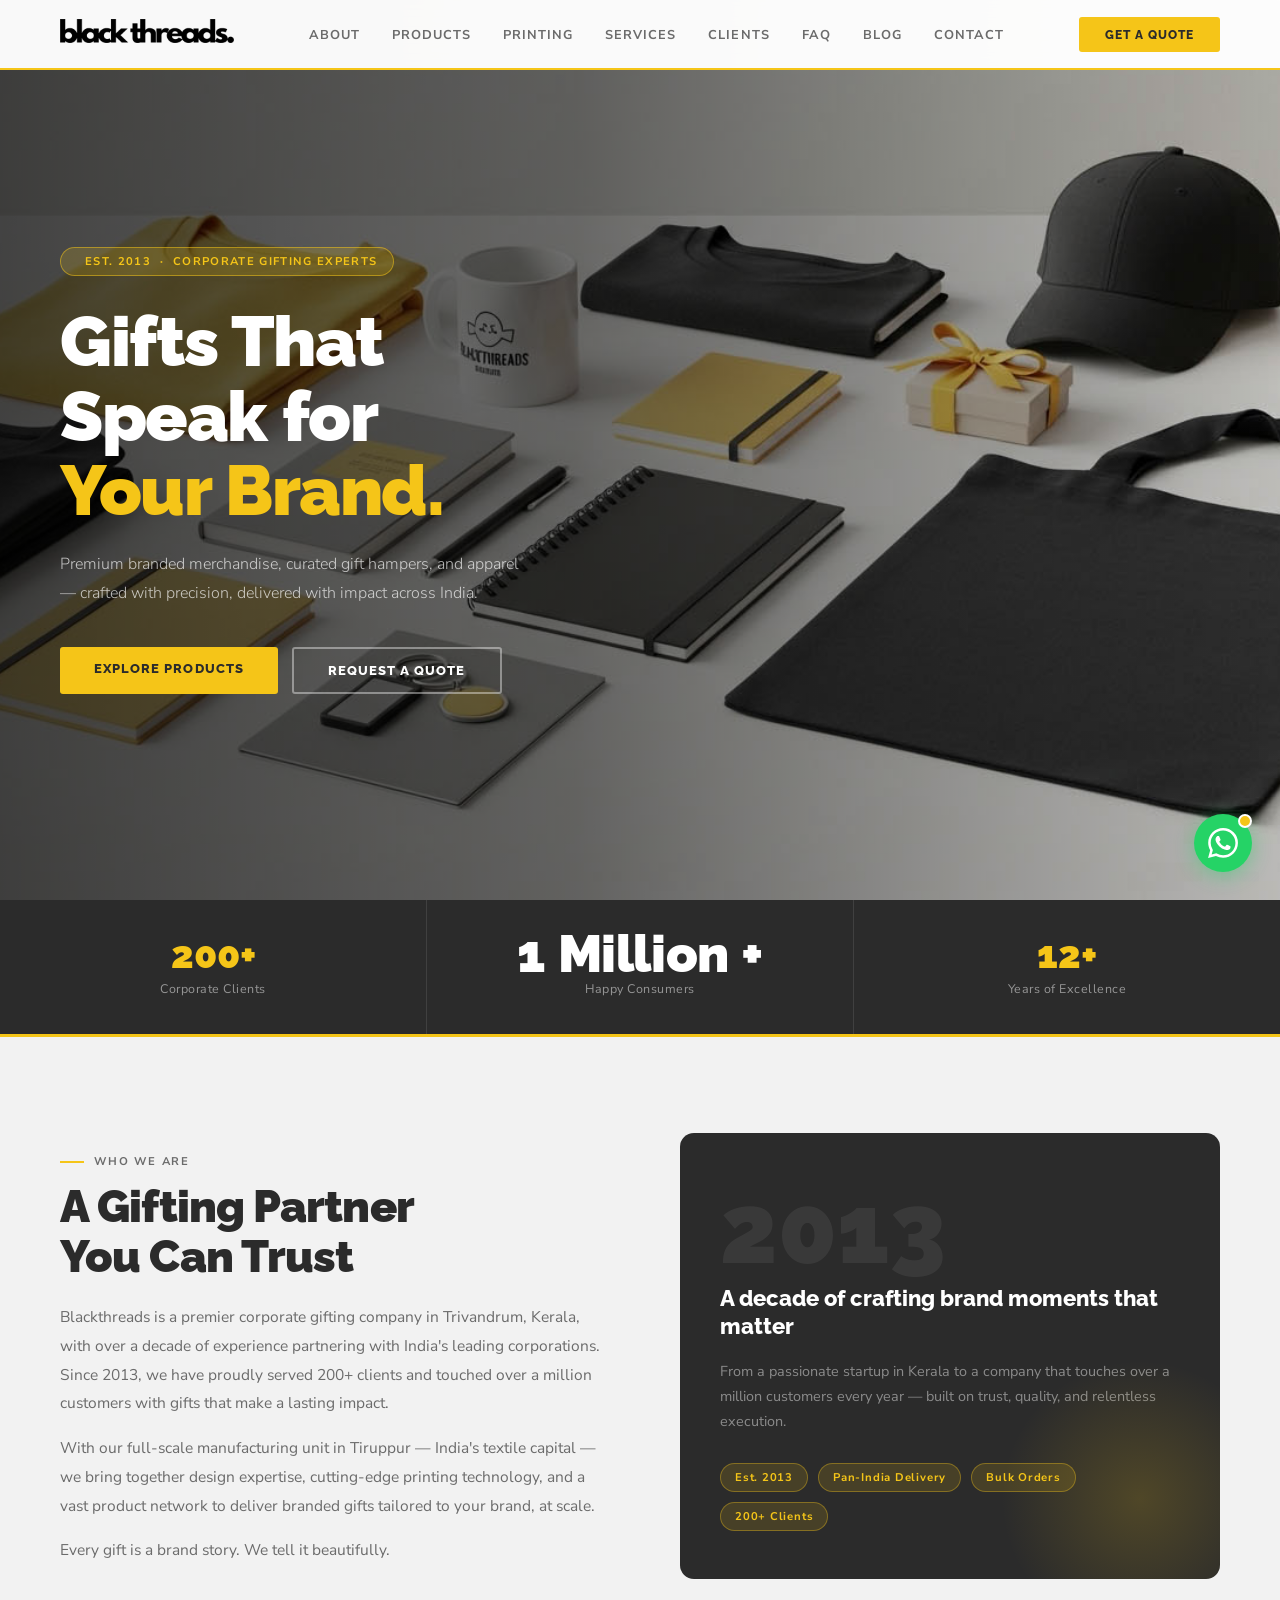
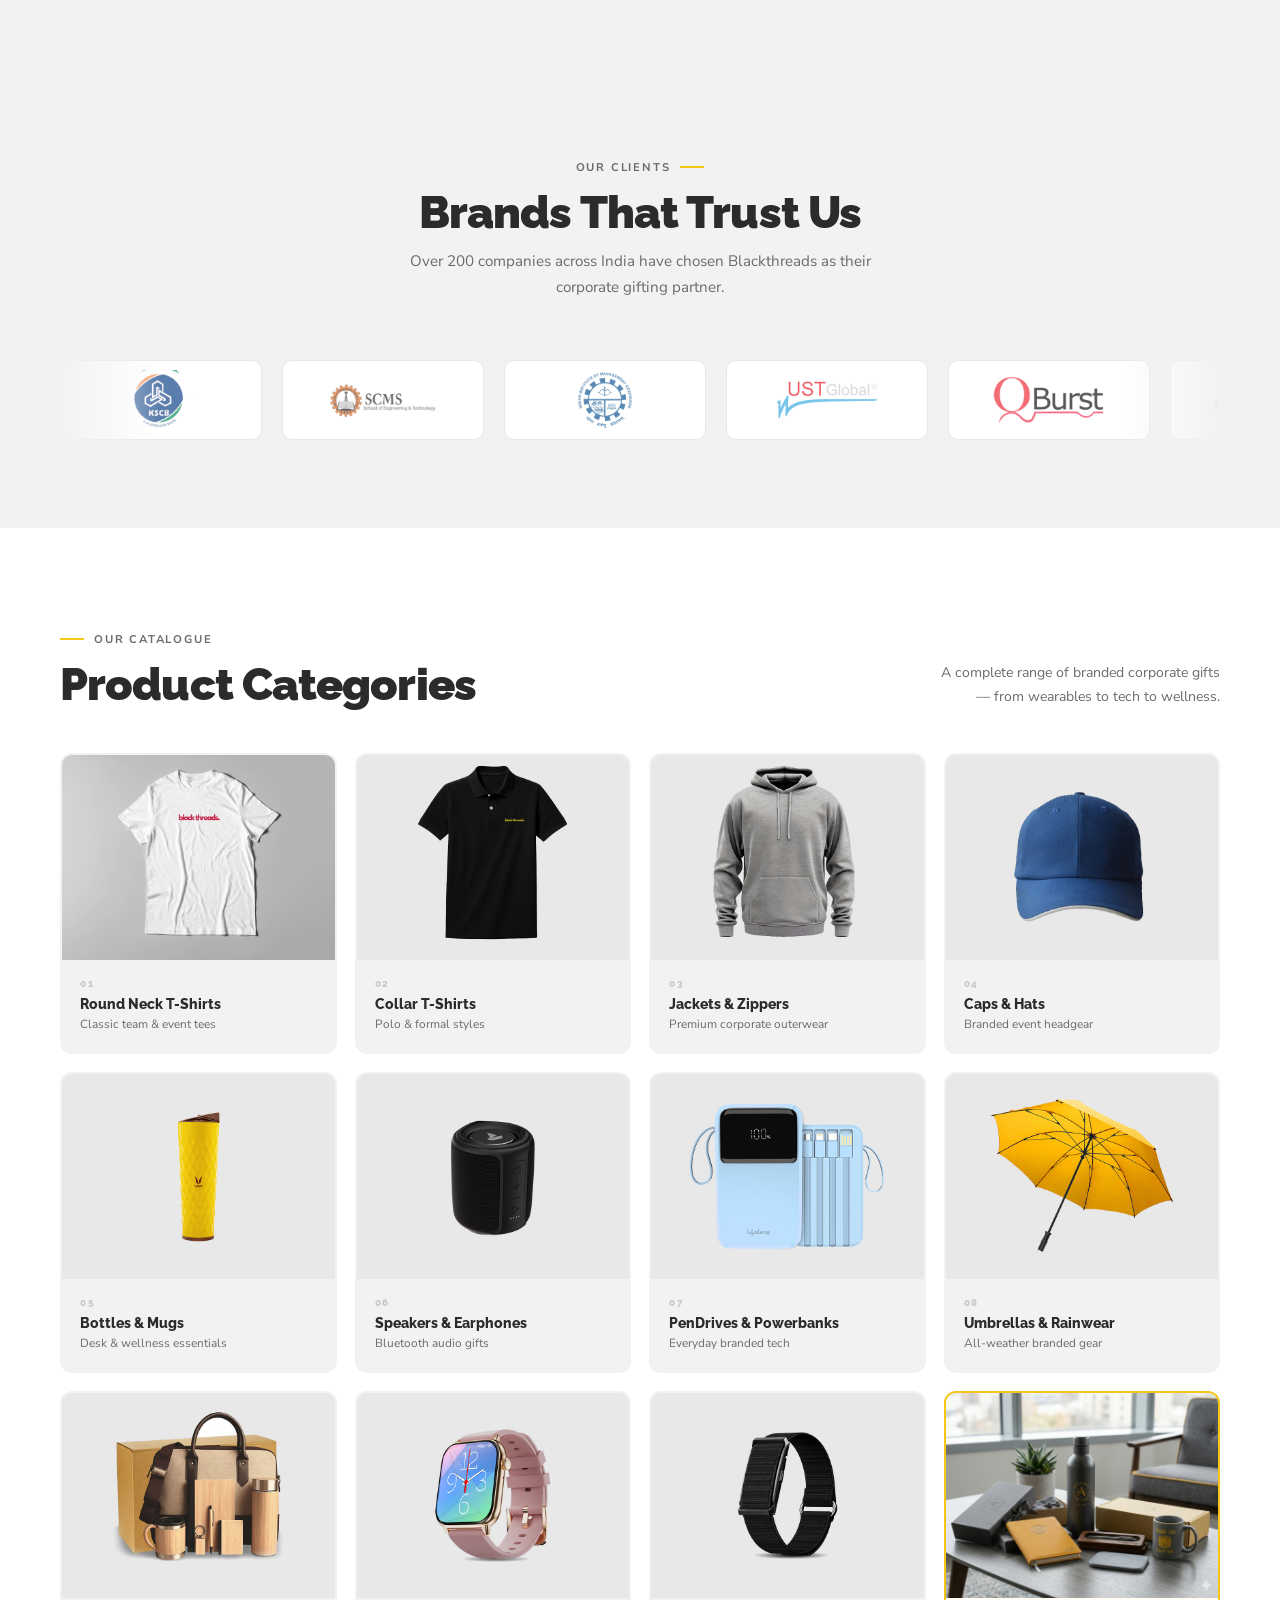
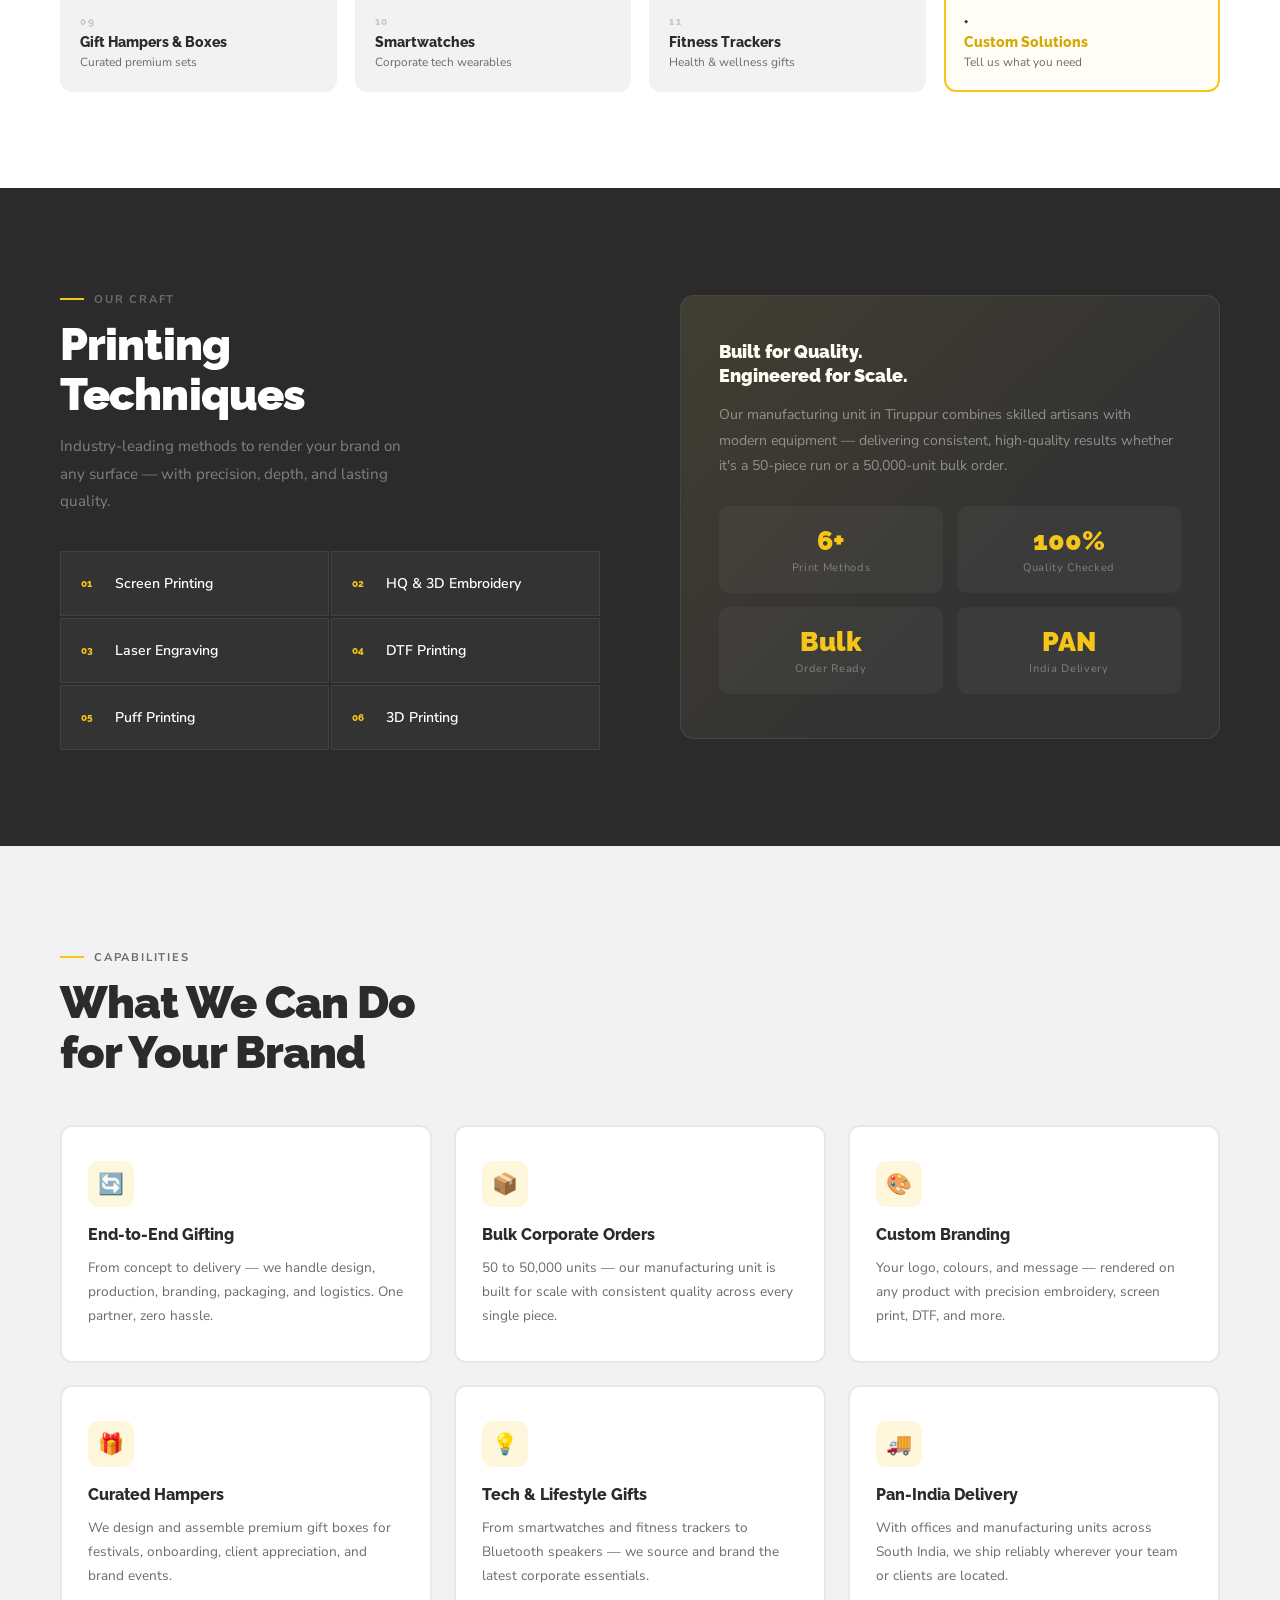
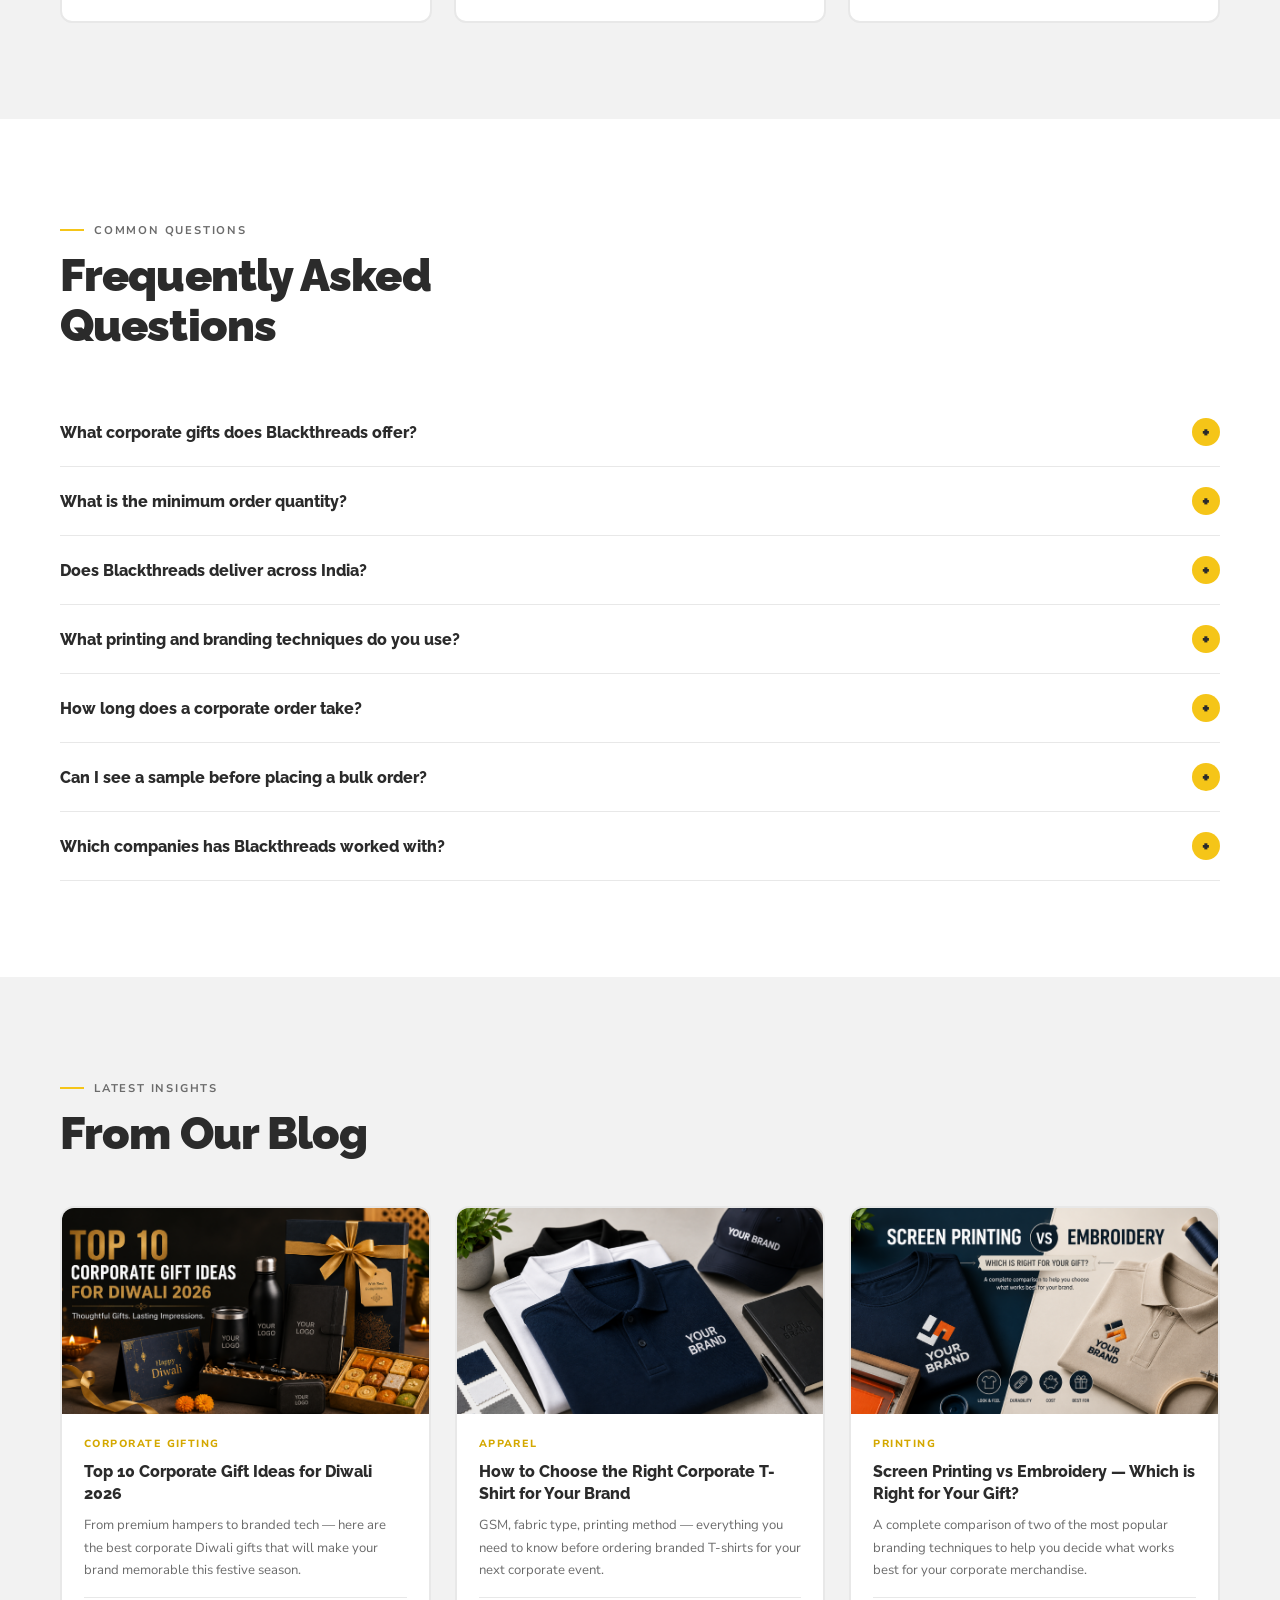
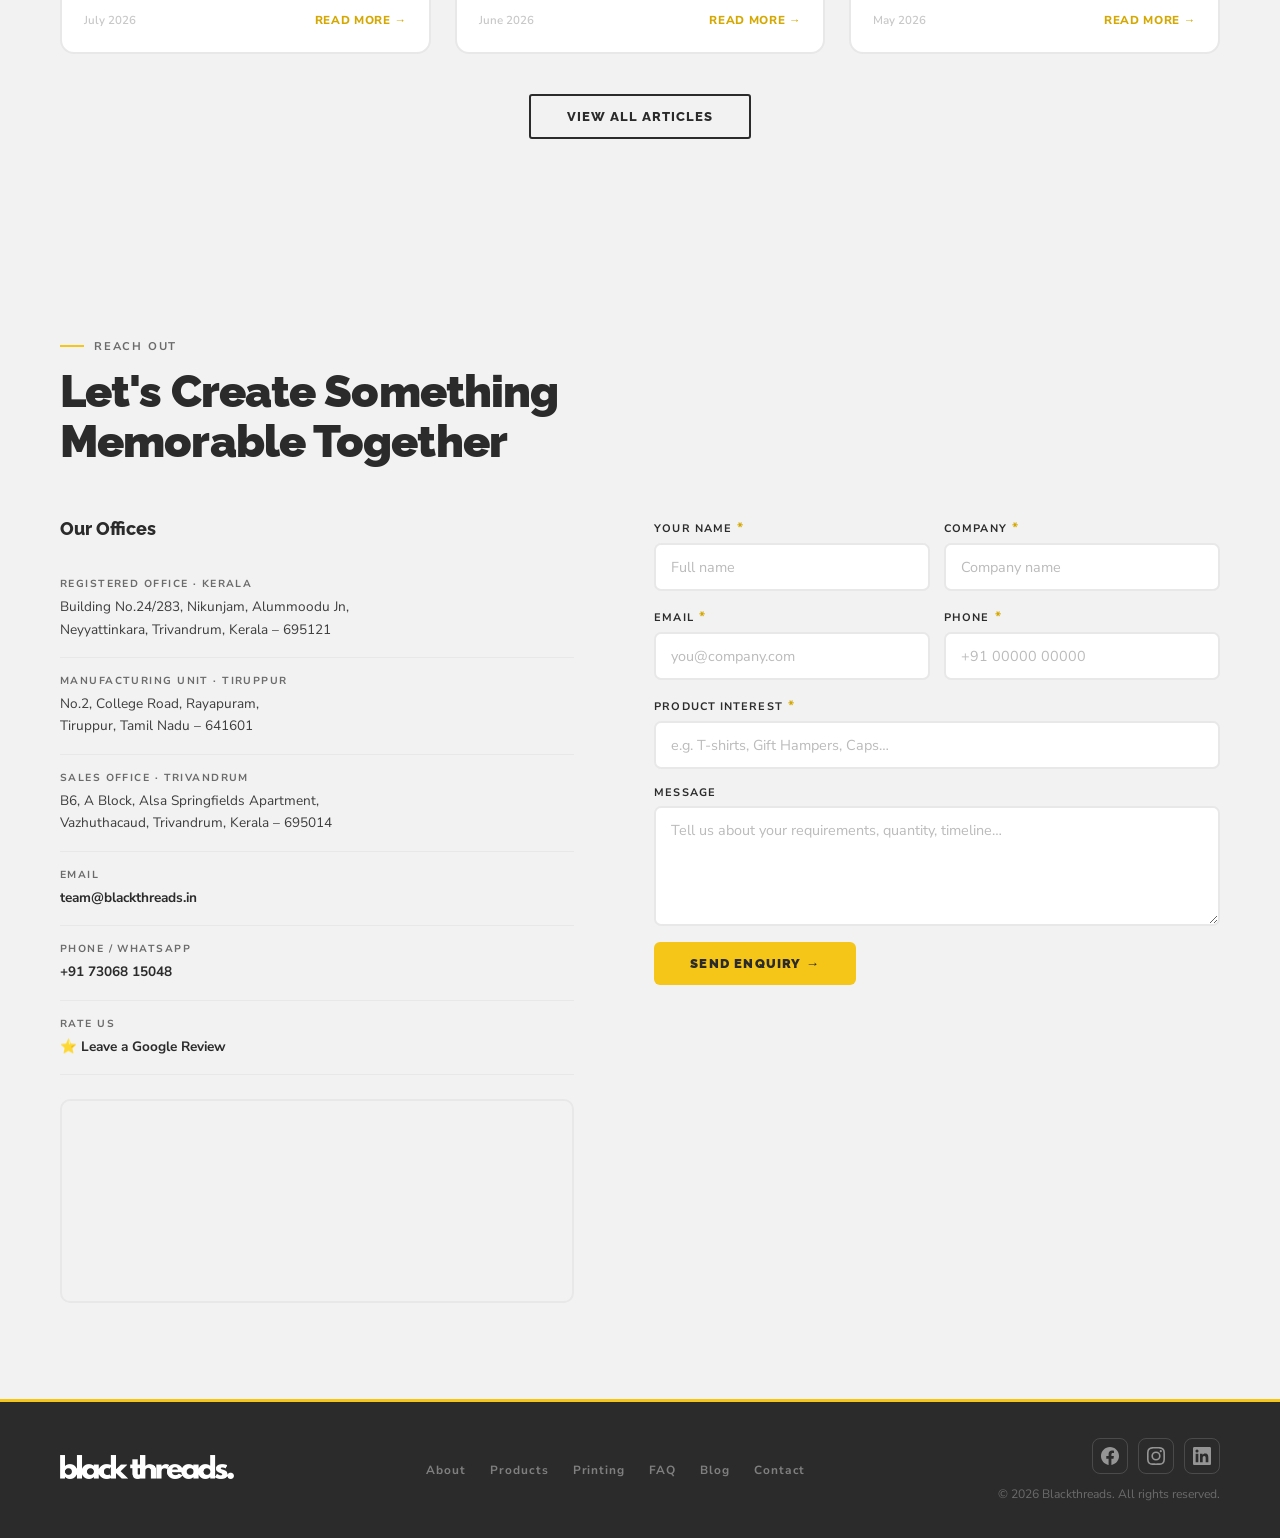
==== commit c350375b: "Add files via upload" ====
--- a/index.html
+++ b/index.html
@@ -13,6 +13,10 @@
 <meta name="author" content="Blackthreads">
 <meta name="robots" content="index, follow">
 <meta name="theme-color" content="#f5c518">
+<link rel="icon" type="image/x-icon" href="favicon.ico">
+<link rel="icon" type="image/png" sizes="32x32" href="favicon-32x32.png">
+<link rel="icon" type="image/png" sizes="16x16" href="favicon-16x16.png">
+<link rel="apple-touch-icon" sizes="180x180" href="apple-touch-icon.png">
 
 <!-- Google Analytics -->
 <script async src="https://www.googletagmanager.com/gtag/js?id=G-XXXXXXXXXX"></script>
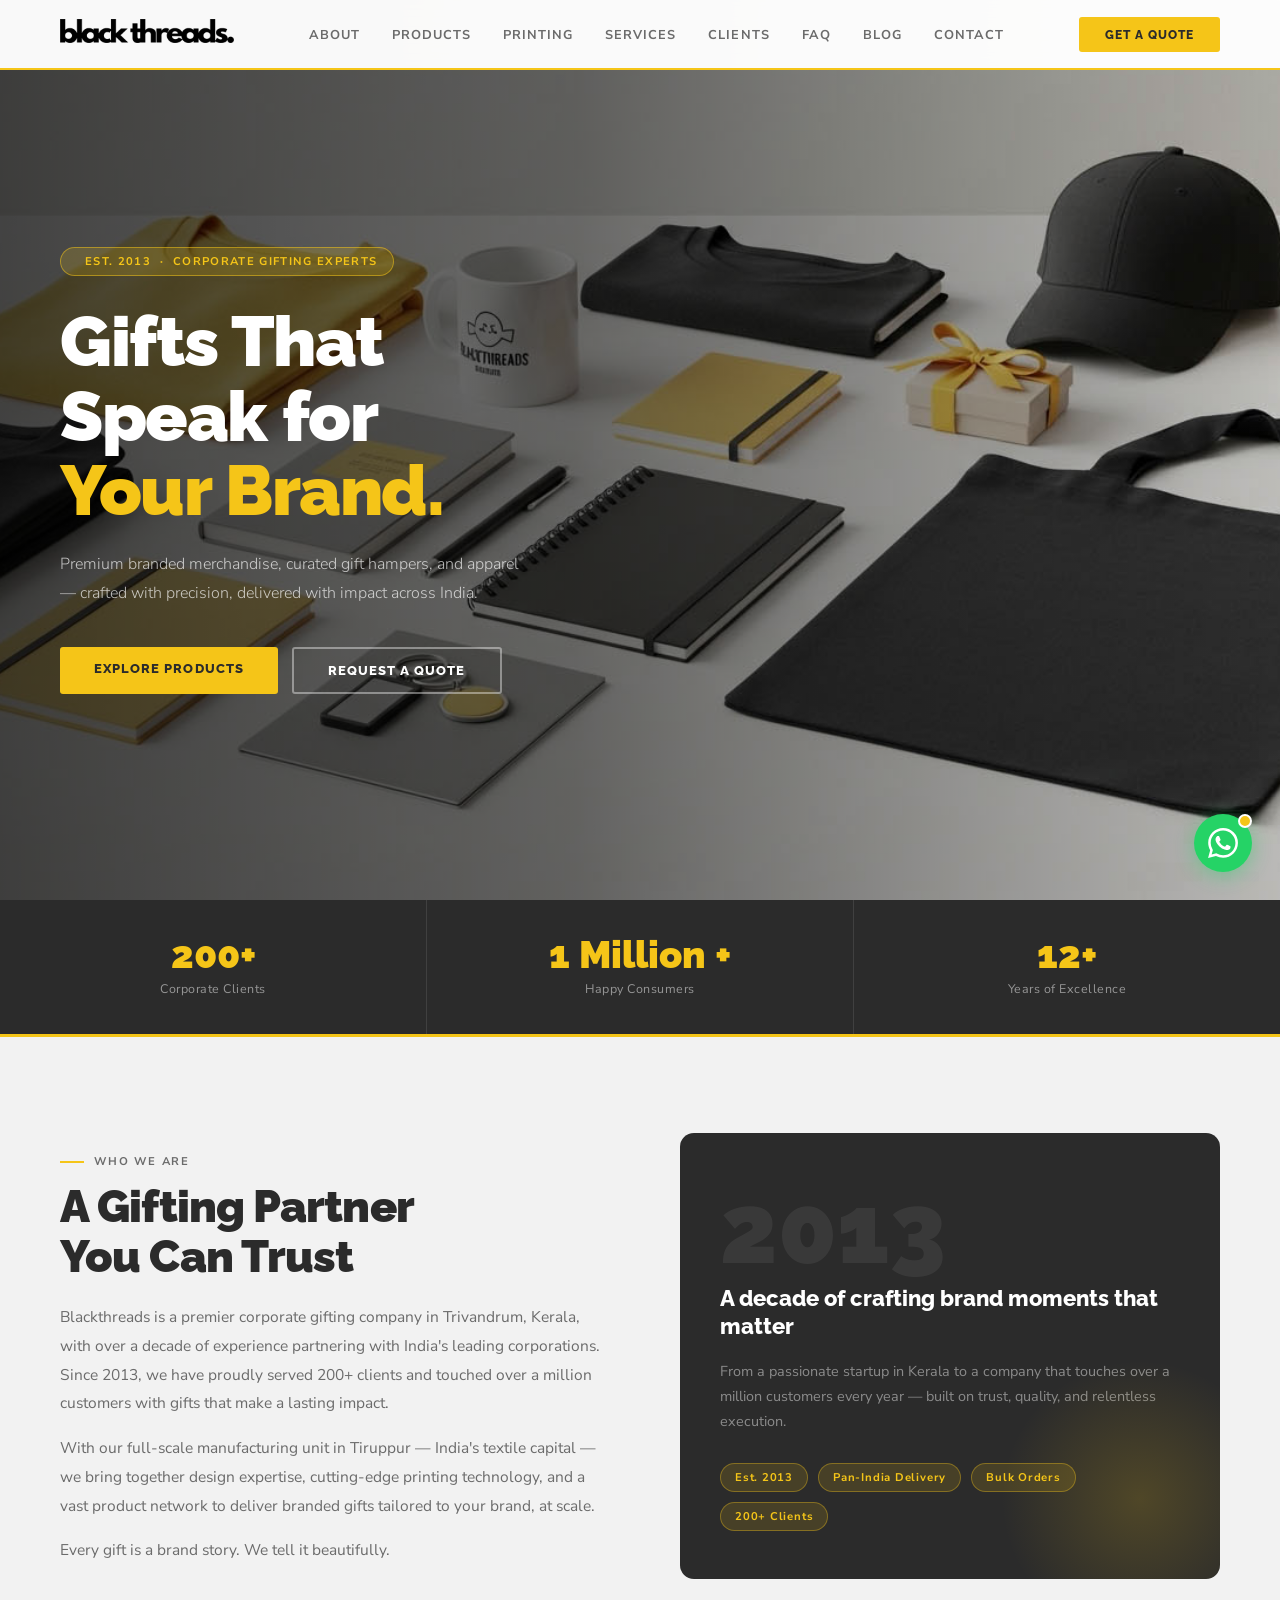
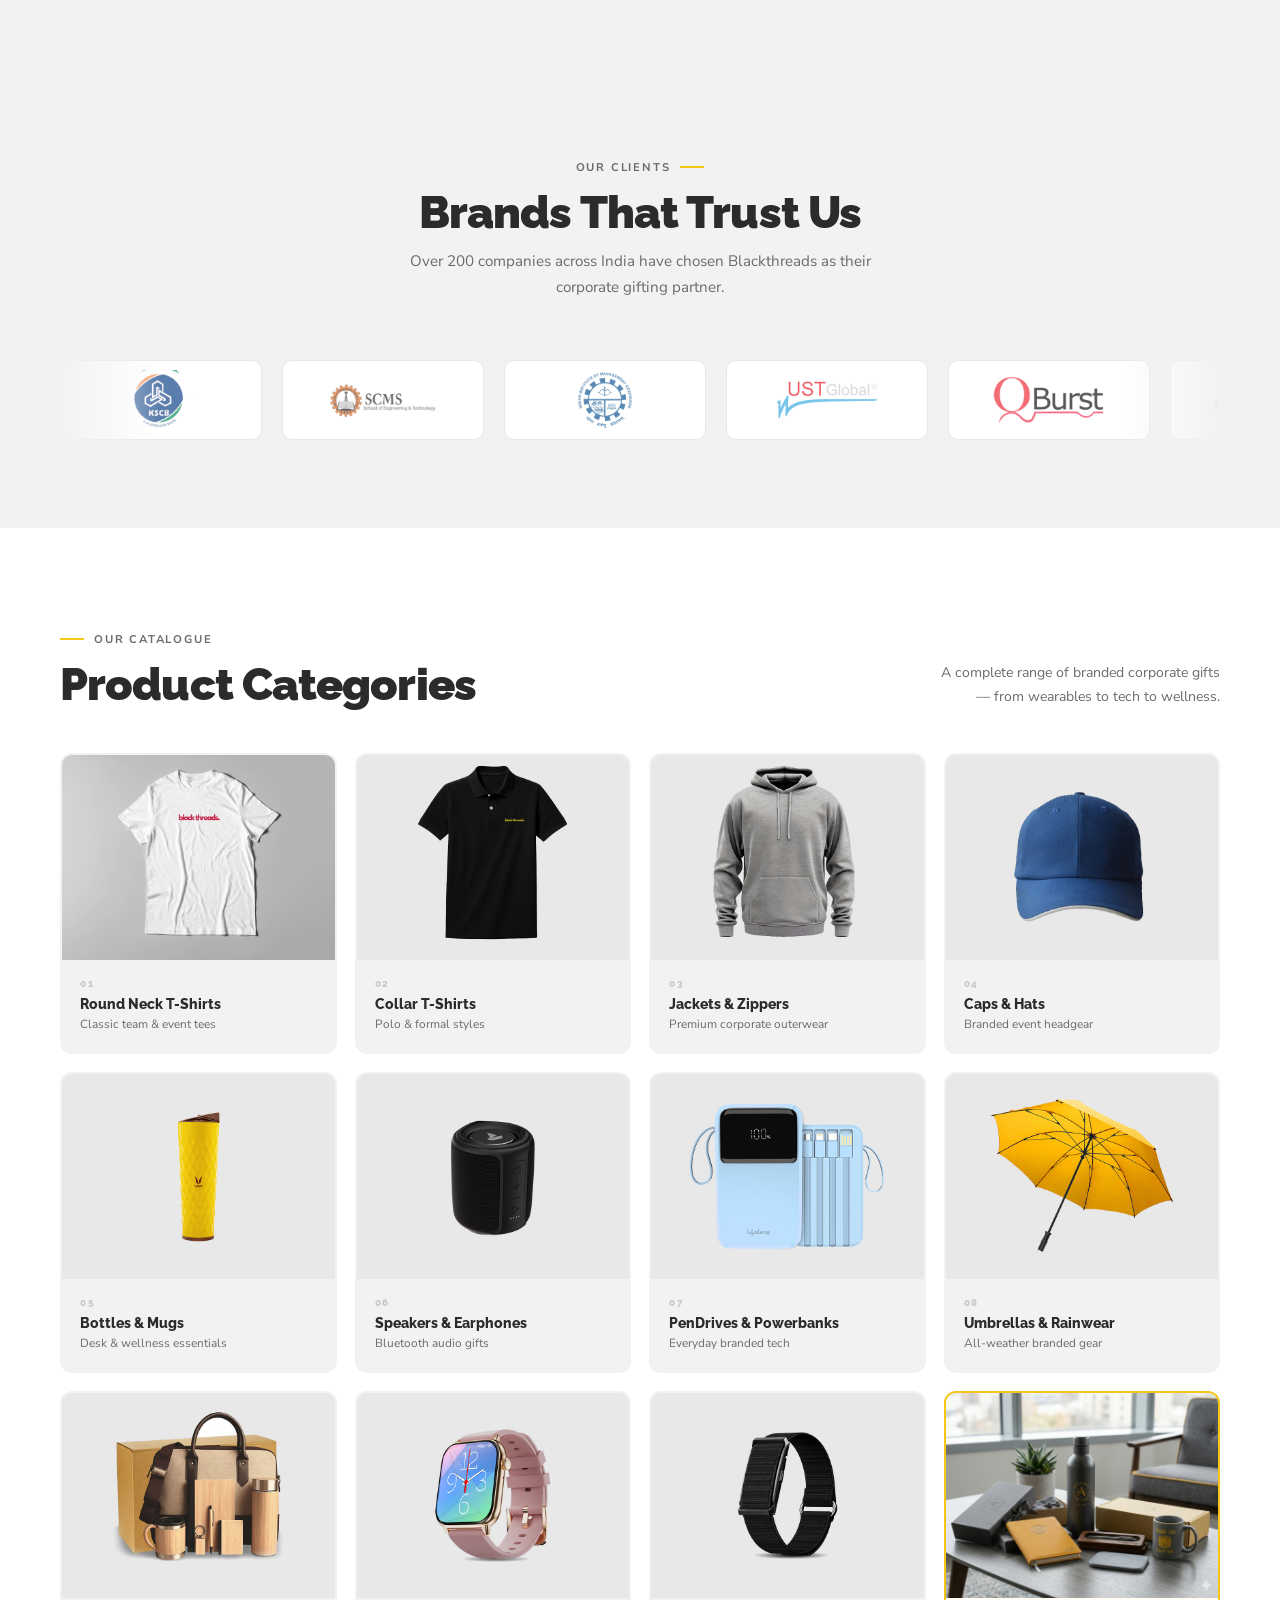
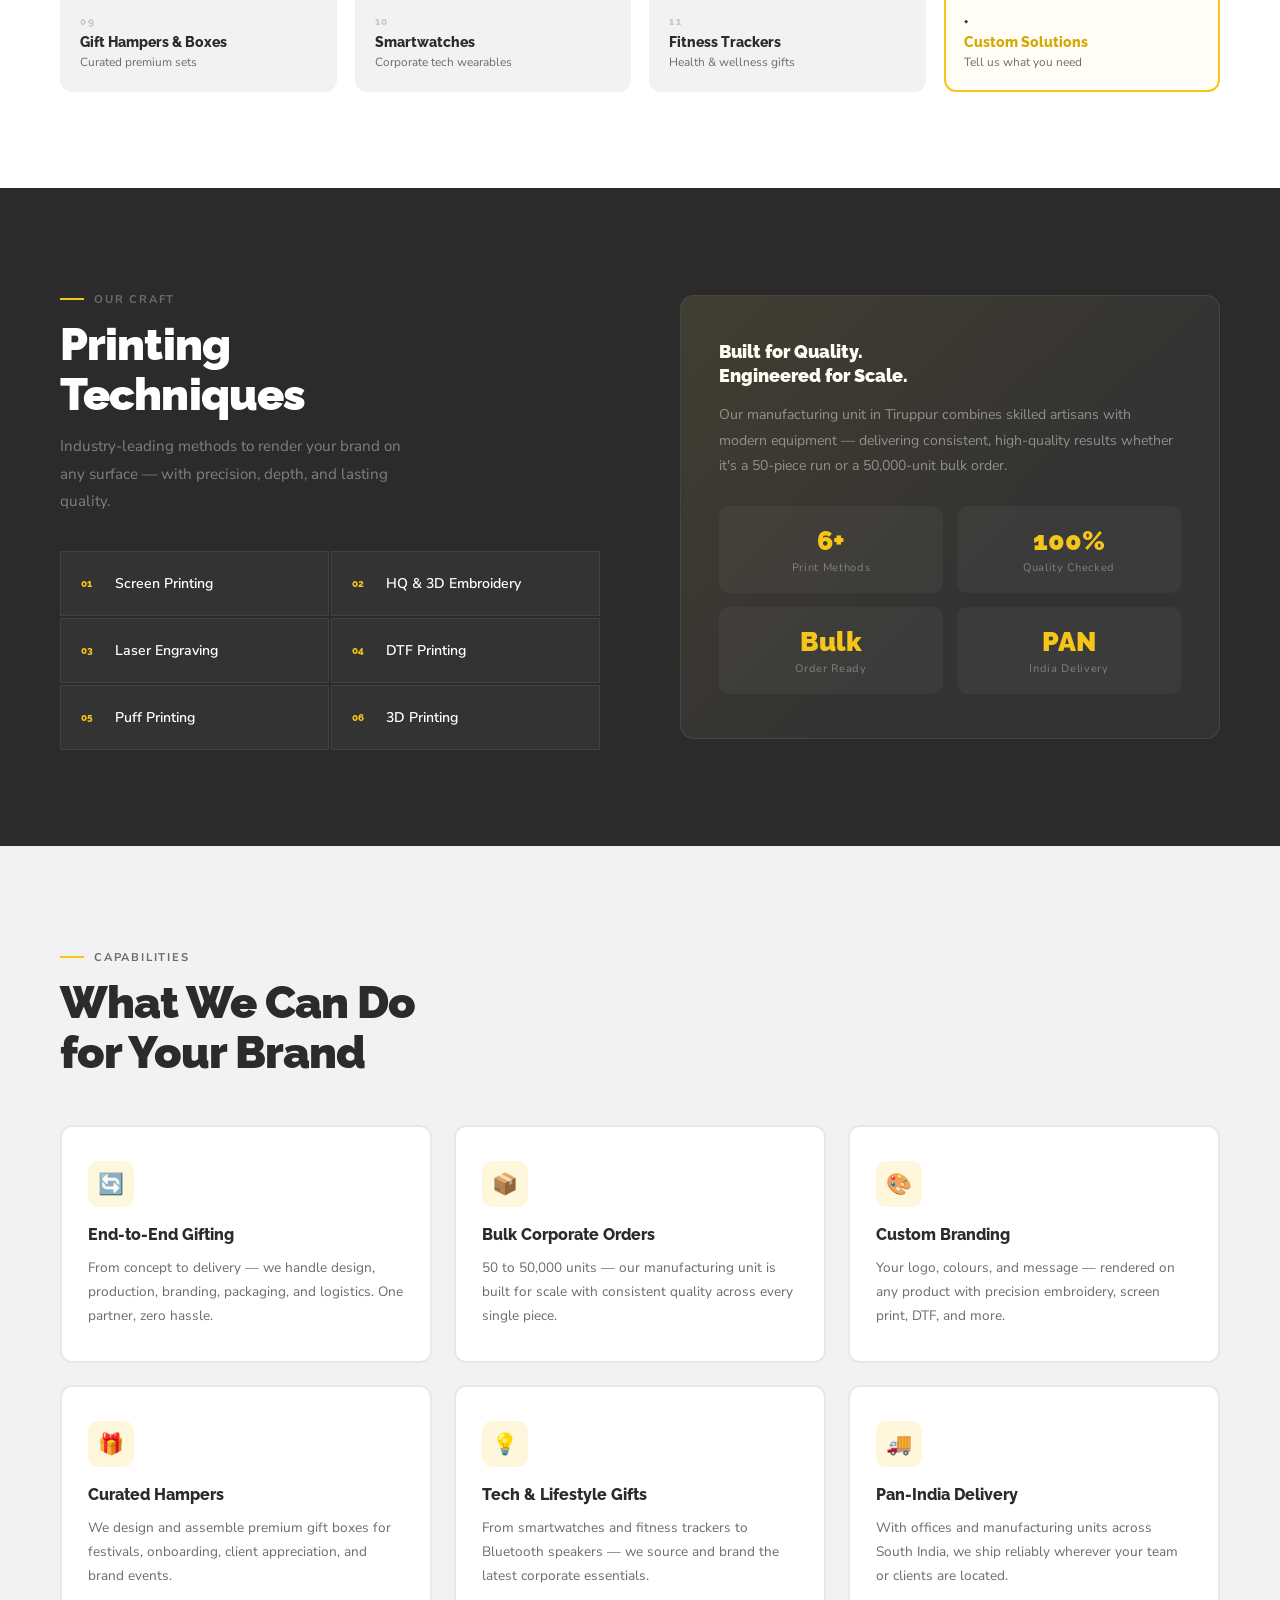
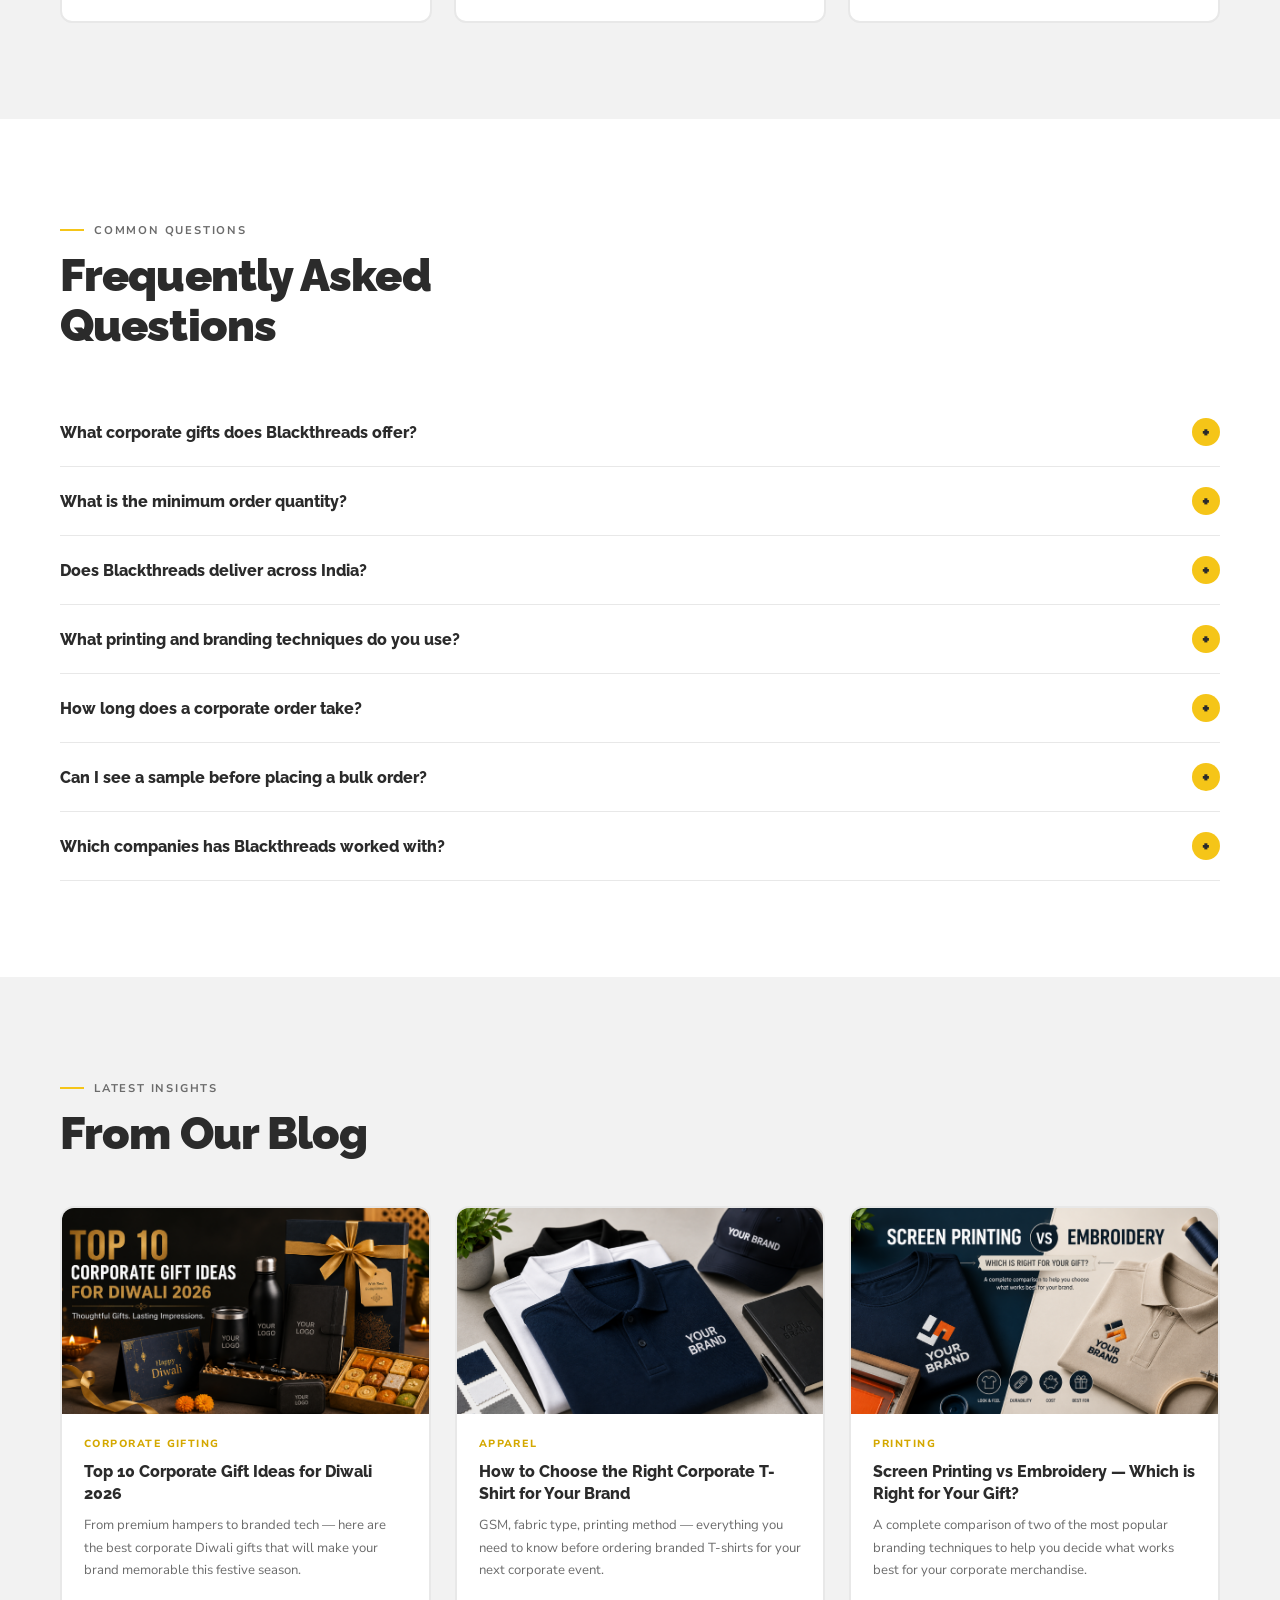
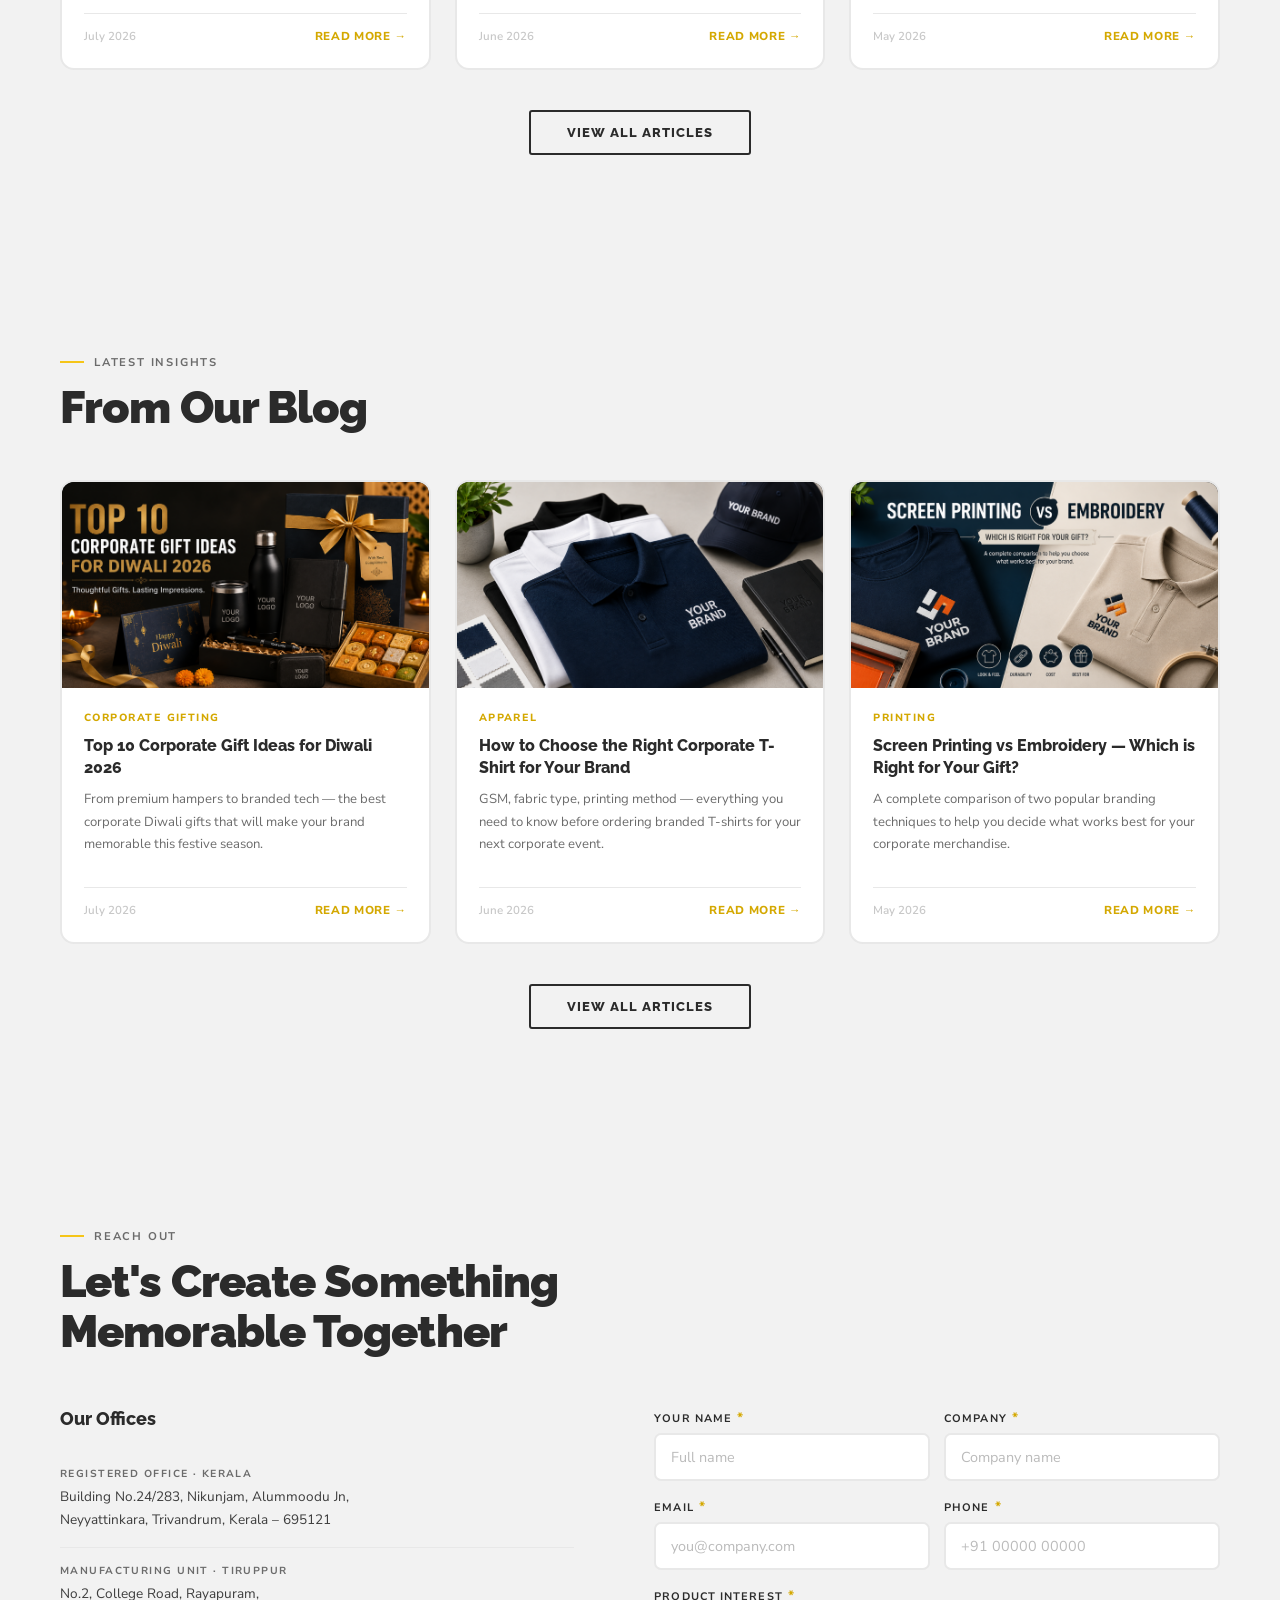
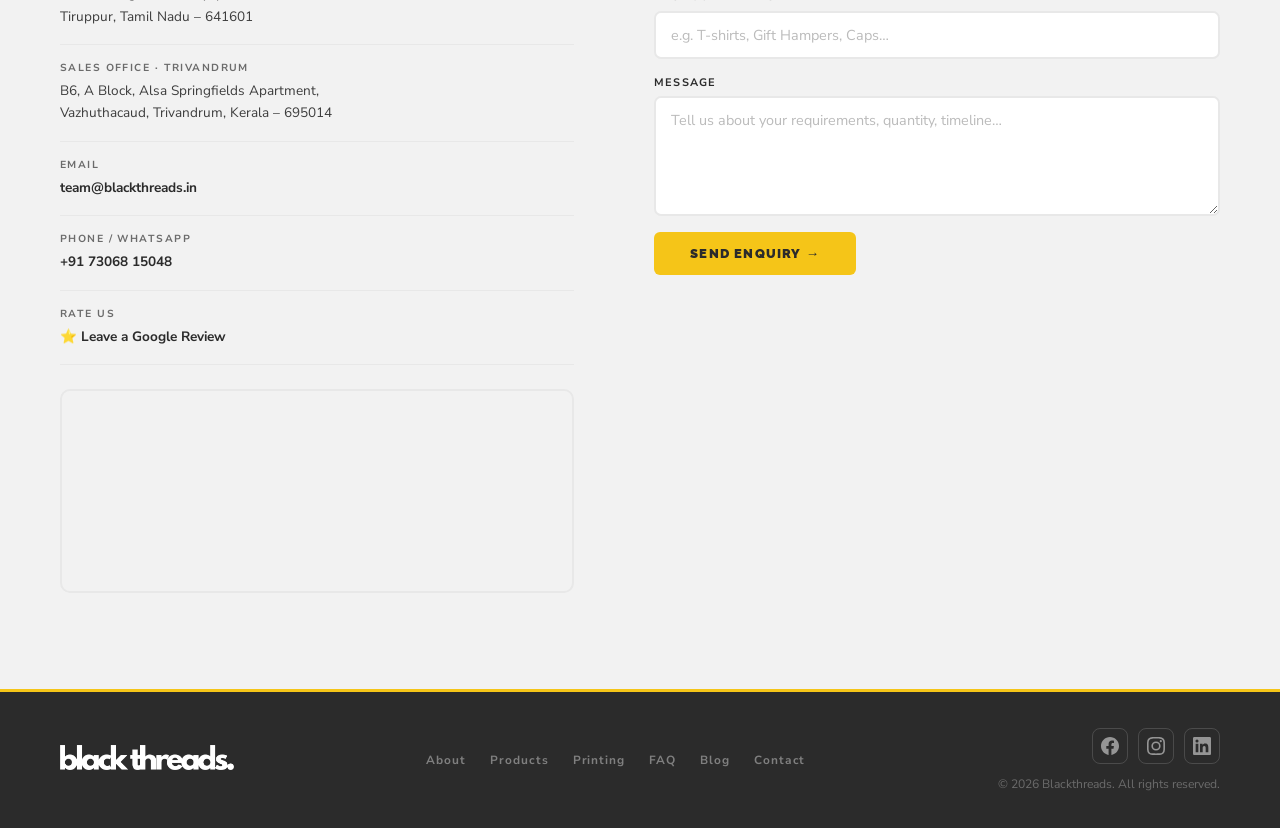
==== commit 8377f83e: "Add files via upload" ====
--- a/index.html
+++ b/index.html
@@ -205,6 +205,29 @@
   --text: #1e1e1e;
   --light-border: #e4e8f0;
 }
+/* BLOG PREVIEW */
+#blog-preview { background: var(--grey-bg); padding: 96px 60px; }
+.blog-grid { display: grid; grid-template-columns: repeat(3, 1fr); gap: 24px; margin-top: 48px; }
+.blog-card { background: var(--white); border: 2px solid var(--grey-card); border-radius: 14px; overflow: hidden; transition: border-color 0.25s, transform 0.25s, box-shadow 0.25s; display: flex; flex-direction: column; }
+.blog-card:hover { border-color: var(--yellow); transform: translateY(-4px); box-shadow: 0 12px 32px rgba(0,0,0,0.1); }
+.blog-card-img { width: 100%; aspect-ratio: 16/9; overflow: hidden; }
+.blog-card-img-inner { width: 100%; height: 100%; transition: transform 0.4s; }
+.blog-card:hover .blog-card-img-inner { transform: scale(1.05); }
+.blog-card-emoji { font-size: 2.8rem; }
+.blog-card-body { padding: 22px 22px 24px; flex: 1; display: flex; flex-direction: column; }
+.blog-card-tag { font-size: 0.65rem; font-weight: 800; letter-spacing: 0.14em; text-transform: uppercase; color: var(--yellow-dark); margin-bottom: 10px; display: block; }
+.blog-card-title { font-family: 'Raleway', sans-serif; font-size: 1rem; font-weight: 800; color: var(--charcoal); line-height: 1.35; margin-bottom: 10px; text-decoration: none; display: block; transition: color 0.2s; flex: 1; }
+.blog-card-title:hover { color: var(--yellow-dark); }
+.blog-card-excerpt { font-size: 0.82rem; color: var(--grey-mid); line-height: 1.7; margin-bottom: 16px; }
+.blog-card-footer { display: flex; align-items: center; justify-content: space-between; padding-top: 14px; border-top: 1px solid var(--grey-card); }
+.blog-card-date { font-size: 0.72rem; color: var(--grey-light); font-weight: 600; }
+.blog-read-more { font-size: 0.72rem; font-weight: 800; color: var(--yellow-dark); text-decoration: none; letter-spacing: 0.06em; text-transform: uppercase; transition: color 0.2s; }
+.blog-read-more:hover { color: var(--charcoal); }
+.blog-view-all { text-align: center; margin-top: 40px; }
+.btn-outline-dark { display: inline-block; border: 2px solid var(--charcoal); color: var(--charcoal); padding: 13px 36px; font-family: 'Raleway', sans-serif; font-size: 0.82rem; font-weight: 800; letter-spacing: 0.08em; text-transform: uppercase; text-decoration: none; border-radius: 3px; transition: background 0.2s, color 0.2s, transform 0.2s; }
+.btn-outline-dark:hover { background: var(--charcoal); color: var(--white); transform: translateY(-2px); }
+@media (max-width: 1080px) { .blog-grid { grid-template-columns: repeat(2, 1fr); } }
+@media (max-width: 640px) { #blog-preview { padding: 64px 20px; } .blog-grid { grid-template-columns: 1fr; } }
 
 *, *::before, *::after { margin: 0; padding: 0; box-sizing: border-box; }
 html { scroll-behavior: smooth; }
@@ -1108,6 +1131,72 @@
   </div>
 </section>
 
+<!-- BLOG PREVIEW -->
+<section id="blog-preview">
+  <div class="section-tag">Latest Insights</div>
+  <h2>From Our Blog</h2>
+  <div class="blog-grid">
+
+    <div class="blog-card">
+      <div class="blog-card-img">
+        <div class="blog-card-img">
+          <img src="Top 10 Corporate Gift Ideas for Diwali 2026.png" alt="Top 10 Corporate Gift Ideas for Diwali 2026" 
+            style="width:100%;height:100%;object-fit:cover;">
+        </div>
+      </div>
+      <div class="blog-card-body">
+        <span class="blog-card-tag">Corporate Gifting</span>
+        <a href="post.html?slug=top-10-corporate-gift-ideas-diwali-2026" class="blog-card-title">Top 10 Corporate Gift Ideas for Diwali 2026</a>
+        <p class="blog-card-excerpt">From premium hampers to branded tech — the best corporate Diwali gifts that will make your brand memorable this festive season.</p>
+        <div class="blog-card-footer">
+          <span class="blog-card-date">July 2026</span>
+          <a href="post.html?slug=top-10-corporate-gift-ideas-diwali-2026" class="blog-read-more">Read More →</a>
+        </div>
+      </div>
+    </div>
+
+    <div class="blog-card">
+      <div class="blog-card-img">
+        <div class="blog-card-img">
+          <img src="How to Choose the Right Corporate T-Shirt.png" alt="How to Choose the Right Corporate T-Shirt for Your Brand" 
+             style="width:100%;height:100%;object-fit:cover;">
+        </div>
+      </div>
+      <div class="blog-card-body">
+        <span class="blog-card-tag">Apparel</span>
+        <a href="blog.html" class="blog-card-title">How to Choose the Right Corporate T-Shirt for Your Brand</a>
+        <p class="blog-card-excerpt">GSM, fabric type, printing method — everything you need to know before ordering branded T-shirts for your next corporate event.</p>
+        <div class="blog-card-footer">
+          <span class="blog-card-date">June 2026</span>
+          <a href="blog.html" class="blog-read-more">Read More →</a>
+        </div>
+      </div>
+    </div>
+
+    <div class="blog-card">
+      <div class="blog-card-img">
+        <div class="blog-card-img">
+          <img src="Screen Printing vs Embroidery.png" alt="Screen Printing vs Embroidery — Which is Right for Your Gift?" 
+             style="width:100%;height:100%;object-fit:cover;">
+        </div>
+      </div>
+      <div class="blog-card-body">
+        <span class="blog-card-tag">Printing</span>
+        <a href="blog.html" class="blog-card-title">Screen Printing vs Embroidery — Which is Right for Your Gift?</a>
+        <p class="blog-card-excerpt">A complete comparison of two popular branding techniques to help you decide what works best for your corporate merchandise.</p>
+        <div class="blog-card-footer">
+          <span class="blog-card-date">May 2026</span>
+          <a href="blog.html" class="blog-read-more">Read More →</a>
+        </div>
+      </div>
+    </div>
+
+  </div>
+  <div class="blog-view-all">
+    <a href="blog.html" class="btn-outline-dark">View All Articles</a>
+  </div>
+</section>
+
 <!-- CONTACT -->
 <section id="contact">
   <div class="section-tag">Reach Out</div>
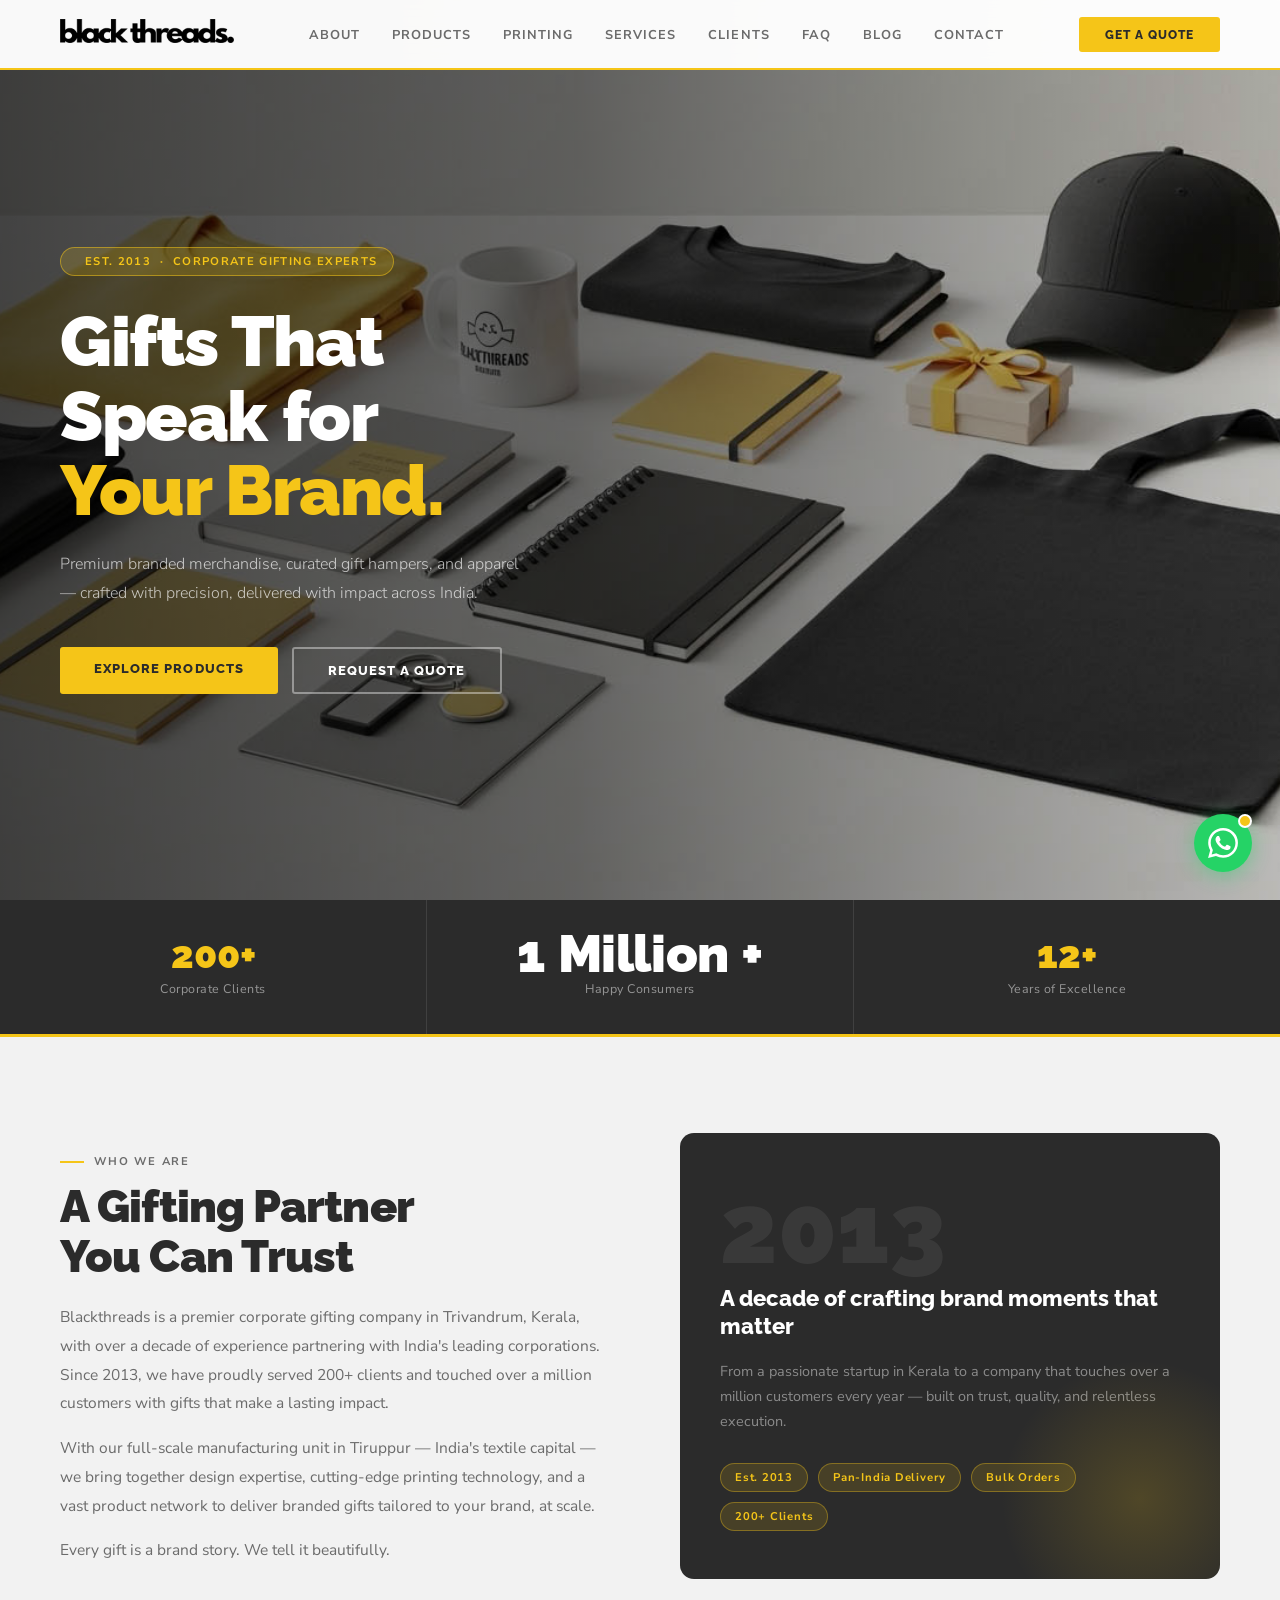
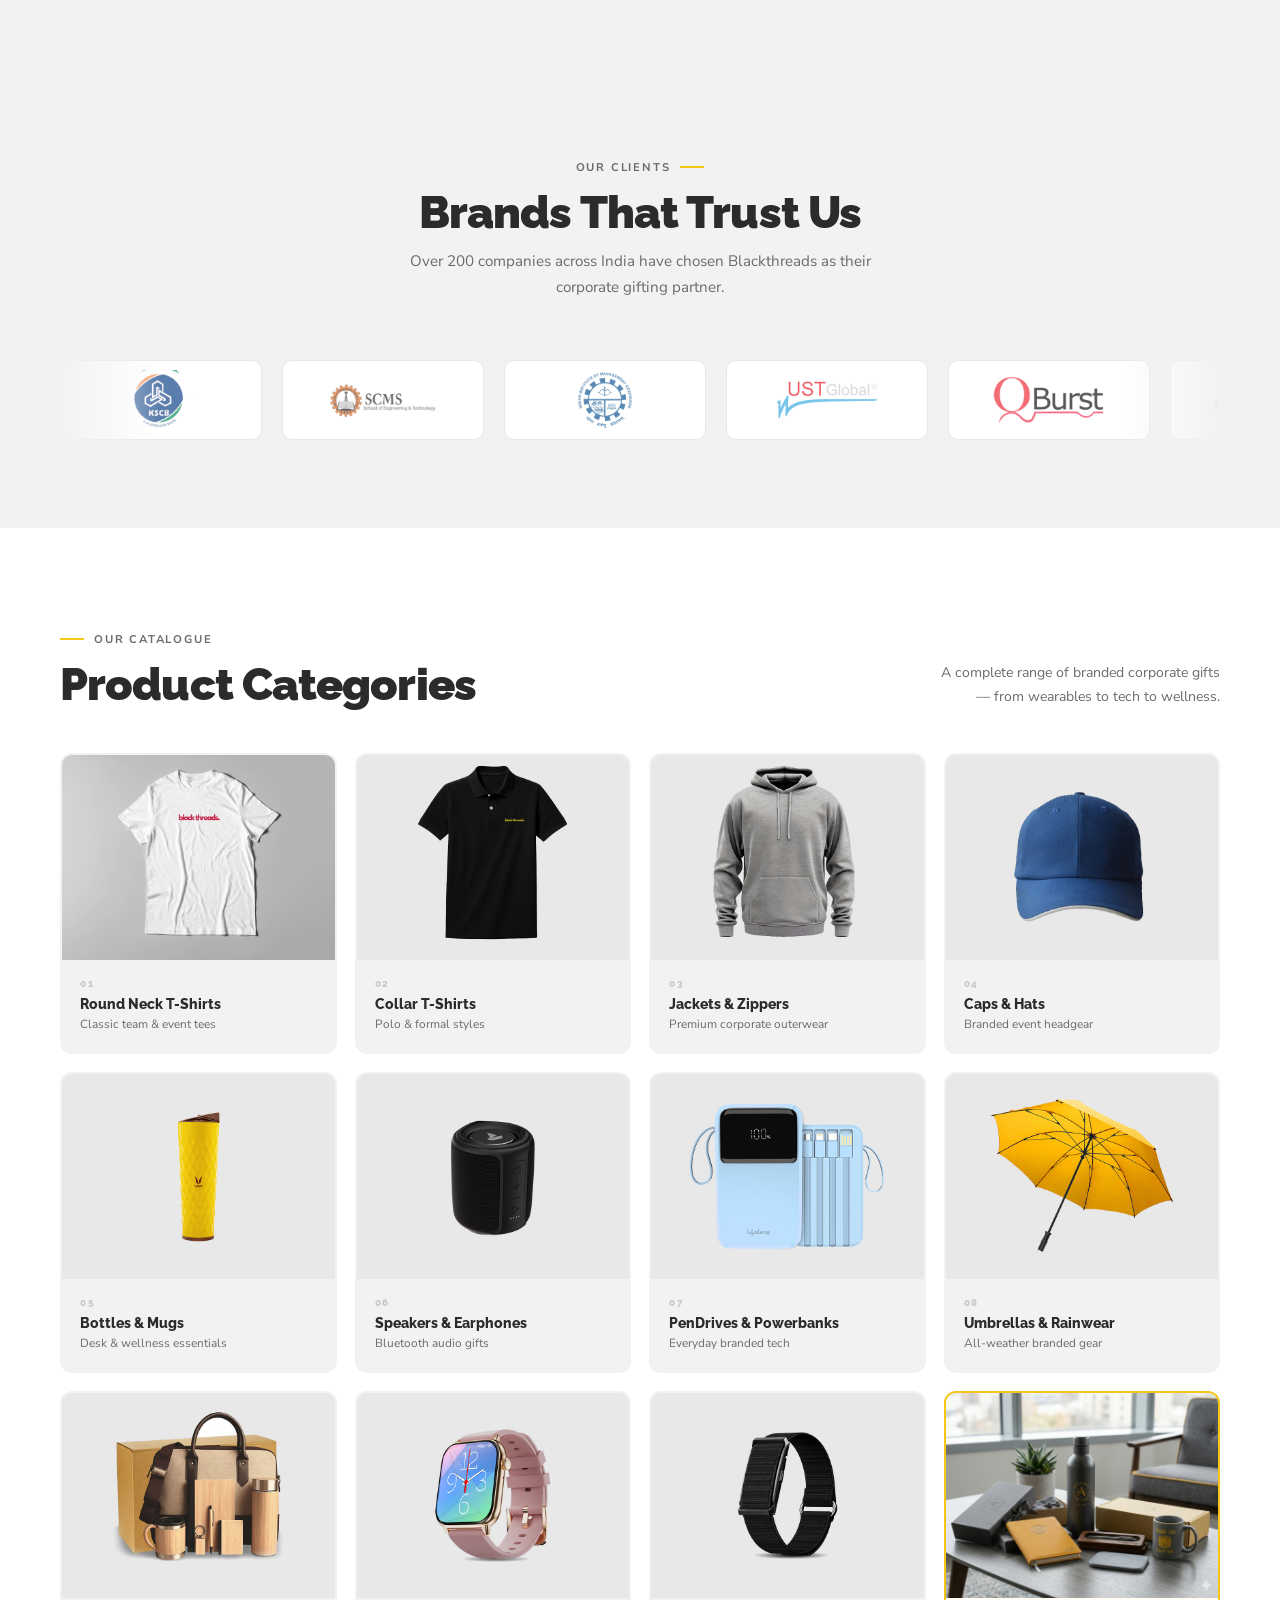
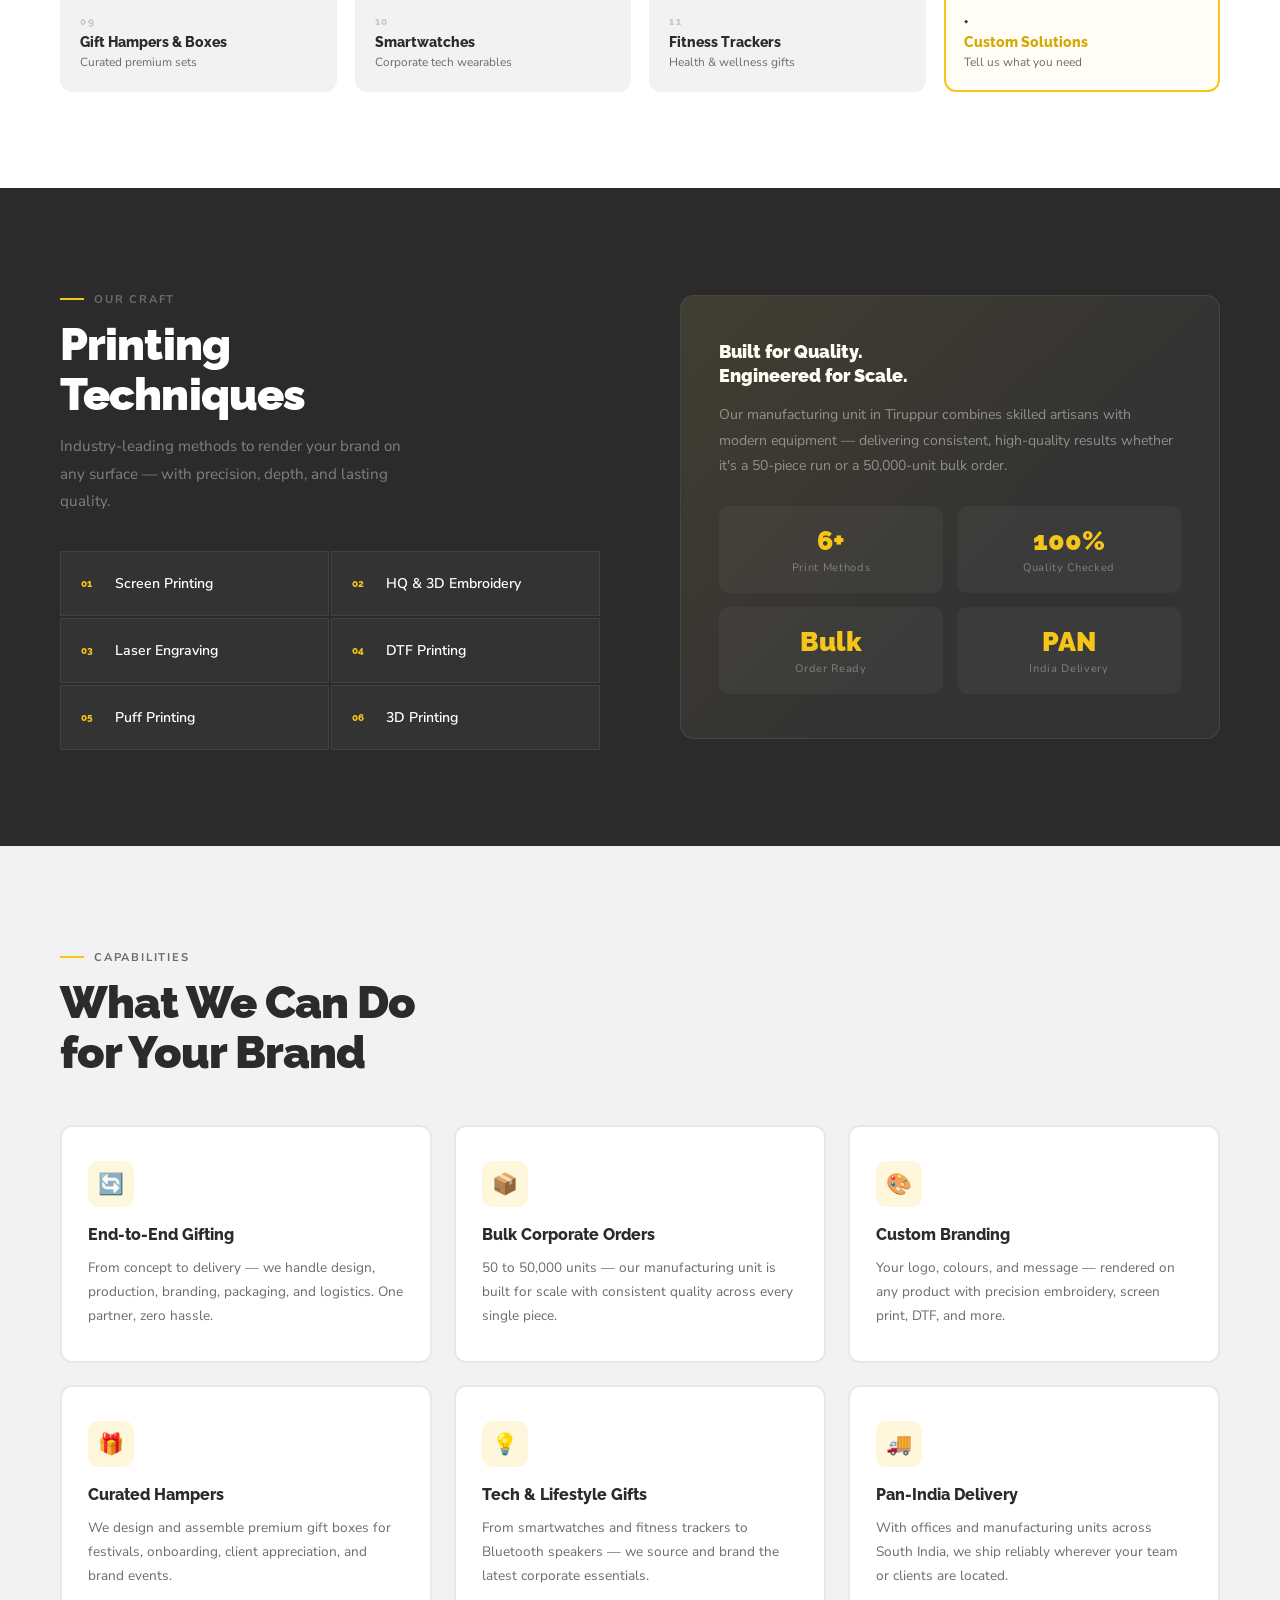
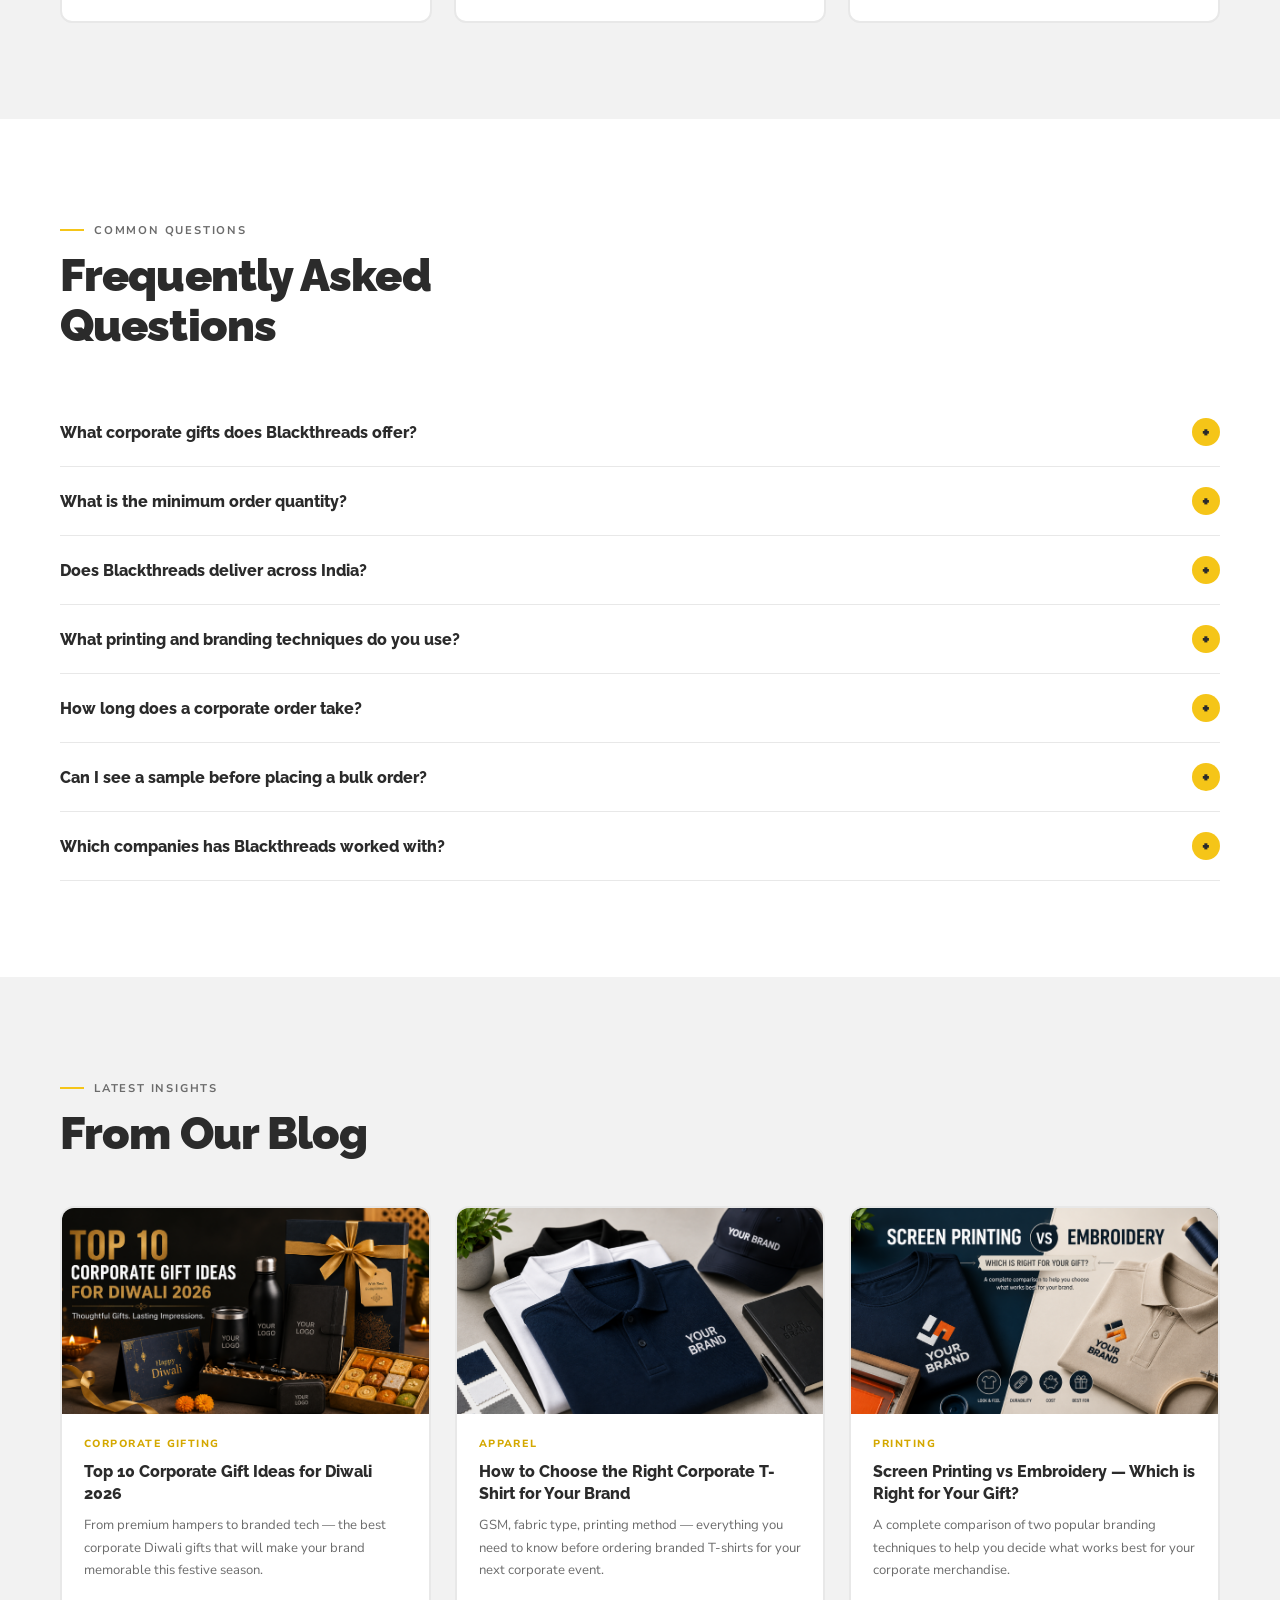
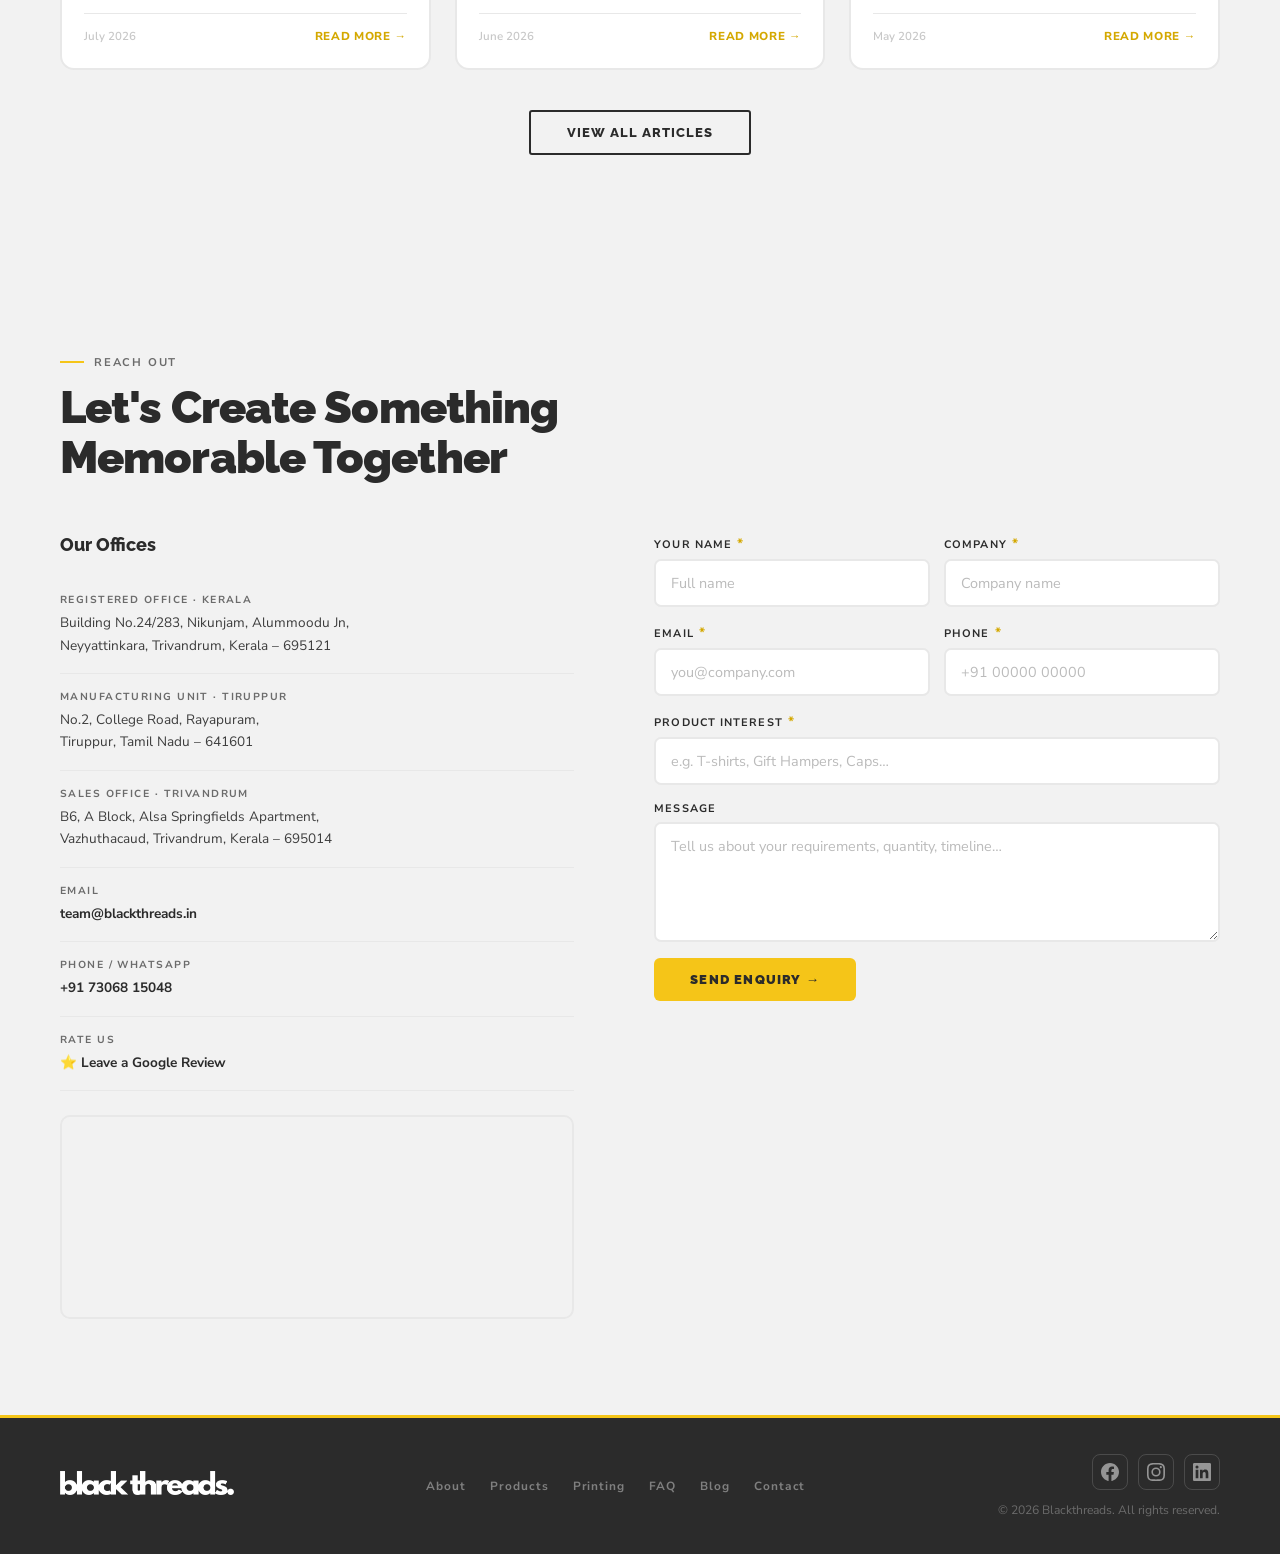
==== commit c8a88f60: "Add files via upload" ====
--- a/index.html
+++ b/index.html
@@ -703,6 +703,13 @@
 </head>
 <body>
 
+  <script>
+  // Handle Netlify Identity invite redirect
+  if (window.location.hash && window.location.hash.includes('invite_token')) {
+    window.location.href = '/admin/#' + window.location.hash.slice(1);
+  }
+</script>
+
 <!-- NAV -->
 <nav>
   <a href="#hero"><img src="Blackthreads Logo Black.png" alt="Blackthreads Corporate Gifting Company Logo" class="logo-img"></a>
@@ -1071,6 +1078,7 @@
   </div>
 </section>
 
+
 <!-- BLOG PREVIEW -->
 <section id="blog-preview">
   <div class="section-tag">Latest Insights</div>
@@ -1078,72 +1086,10 @@
   <div class="blog-grid">
 
     <div class="blog-card">
-      <div class="blog-card-img">
-        <img src="Top 10 Corporate Gift Ideas for Diwali 2026.png" alt="Top 10 Corporate Gift Ideas for Diwali 2026" 
-        style="width:100%;height:100%;object-fit:cover;">
-      </div>
-      <div class="blog-card-body">
-        <span class="blog-card-tag">Corporate Gifting</span>
-        <a href="blog-post.html" class="blog-card-title">Top 10 Corporate Gift Ideas for Diwali 2026</a>
-        <p class="blog-card-excerpt">From premium hampers to branded tech — here are the best corporate Diwali gifts that will make your brand memorable this festive season.</p>
-        <div class="blog-card-footer">
-          <span class="blog-card-date">July 2026</span>
-          <a href="blog-post.html" class="blog-read-more">Read More →</a>
-        </div>
-      </div>
-    </div>
-
-    <div class="blog-card">
-      <div class="blog-card-img">
-        <img src="How to Choose the Right Corporate T-Shirt.png" alt="How to Choose the Right Corporate T-Shirt for Your Brand" 
-             style="width:100%;height:100%;object-fit:cover;">
-      </div>
-      <div class="blog-card-body">
-        <span class="blog-card-tag">Apparel</span>
-        <a href="blog-post.html" class="blog-card-title">How to Choose the Right Corporate T-Shirt for Your Brand</a>
-        <p class="blog-card-excerpt">GSM, fabric type, printing method — everything you need to know before ordering branded T-shirts for your next corporate event.</p>
-        <div class="blog-card-footer">
-          <span class="blog-card-date">June 2026</span>
-          <a href="blog-post.html" class="blog-read-more">Read More →</a>
-        </div>
-      </div>
-    </div>
-
-    <div class="blog-card">
-      <div class="blog-card-img">
-        <img src="Screen Printing vs Embroidery.png" alt="Screen Printing vs Embroidery — Which is Right for Your Gift?" 
-             style="width:100%;height:100%;object-fit:cover;">
-      </div>
-      <div class="blog-card-body">
-        <span class="blog-card-tag">Printing</span>
-        <a href="blog-post.html" class="blog-card-title">Screen Printing vs Embroidery — Which is Right for Your Gift?</a>
-        <p class="blog-card-excerpt">A complete comparison of two of the most popular branding techniques to help you decide what works best for your corporate merchandise.</p>
-        <div class="blog-card-footer">
-          <span class="blog-card-date">May 2026</span>
-          <a href="blog-post.html" class="blog-read-more">Read More →</a>
-        </div>
-      </div>
-    </div>
-
-  </div>
-  <div class="blog-view-all">
-    <a href="blog.html" class="btn-outline-dark">View All Articles</a>
-  </div>
-</section>
-
-<!-- BLOG PREVIEW -->
-<section id="blog-preview">
-  <div class="section-tag">Latest Insights</div>
-  <h2>From Our Blog</h2>
-  <div class="blog-grid">
-
-    <div class="blog-card">
-      <div class="blog-card-img">
         <div class="blog-card-img">
           <img src="Top 10 Corporate Gift Ideas for Diwali 2026.png" alt="Top 10 Corporate Gift Ideas for Diwali 2026" 
             style="width:100%;height:100%;object-fit:cover;">
         </div>
-      </div>
       <div class="blog-card-body">
         <span class="blog-card-tag">Corporate Gifting</span>
         <a href="post.html?slug=top-10-corporate-gift-ideas-diwali-2026" class="blog-card-title">Top 10 Corporate Gift Ideas for Diwali 2026</a>
@@ -1156,12 +1102,10 @@
     </div>
 
     <div class="blog-card">
-      <div class="blog-card-img">
         <div class="blog-card-img">
           <img src="How to Choose the Right Corporate T-Shirt.png" alt="How to Choose the Right Corporate T-Shirt for Your Brand" 
              style="width:100%;height:100%;object-fit:cover;">
         </div>
-      </div>
       <div class="blog-card-body">
         <span class="blog-card-tag">Apparel</span>
         <a href="blog.html" class="blog-card-title">How to Choose the Right Corporate T-Shirt for Your Brand</a>
@@ -1324,5 +1268,18 @@
   }
 </script>
 
+<script src="https://identity.netlify.com/v1/netlify-identity-widget.js"></script>
+<script>
+  if (window.netlifyIdentity) {
+    window.netlifyIdentity.on("init", user => {
+      if (!user) {
+        window.netlifyIdentity.on("login", () => {
+          document.location.href = "/admin/";
+        });
+      }
+    });
+  }
+</script>
+
 </body>
 </html>
